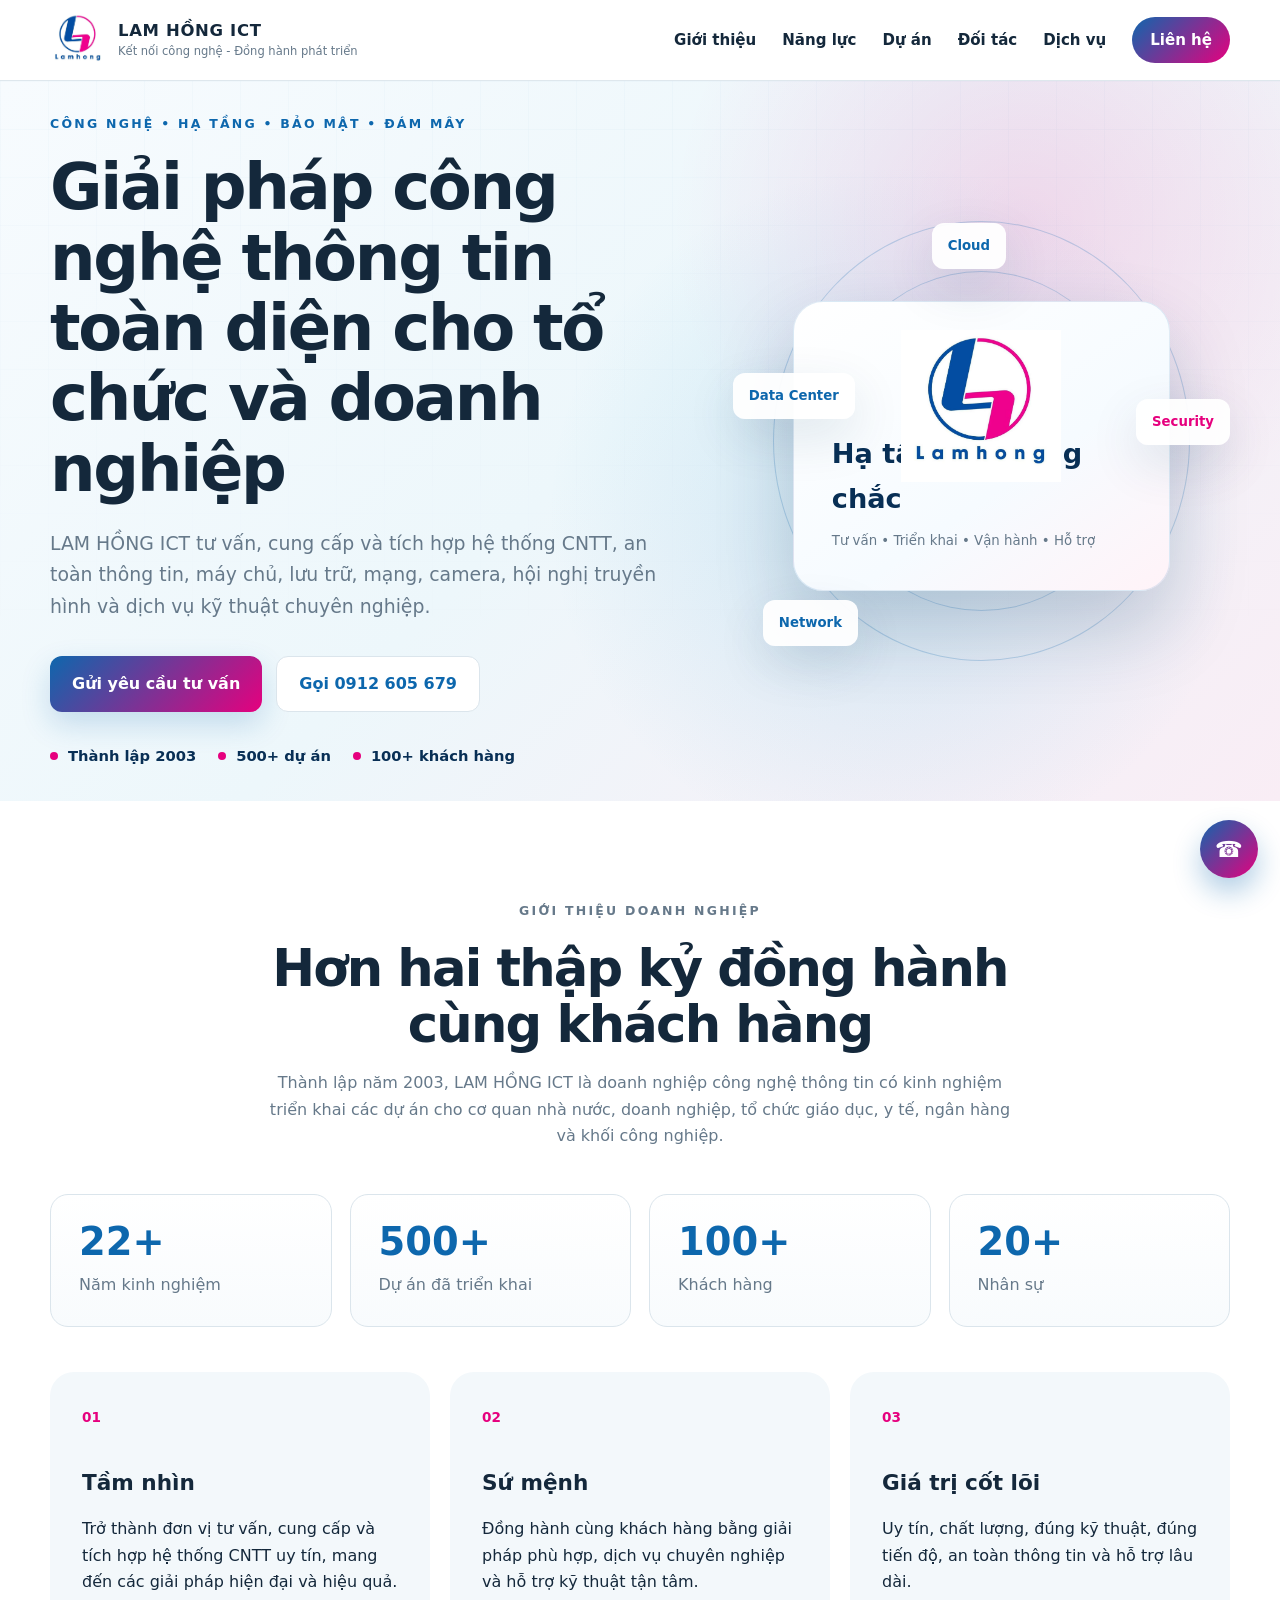
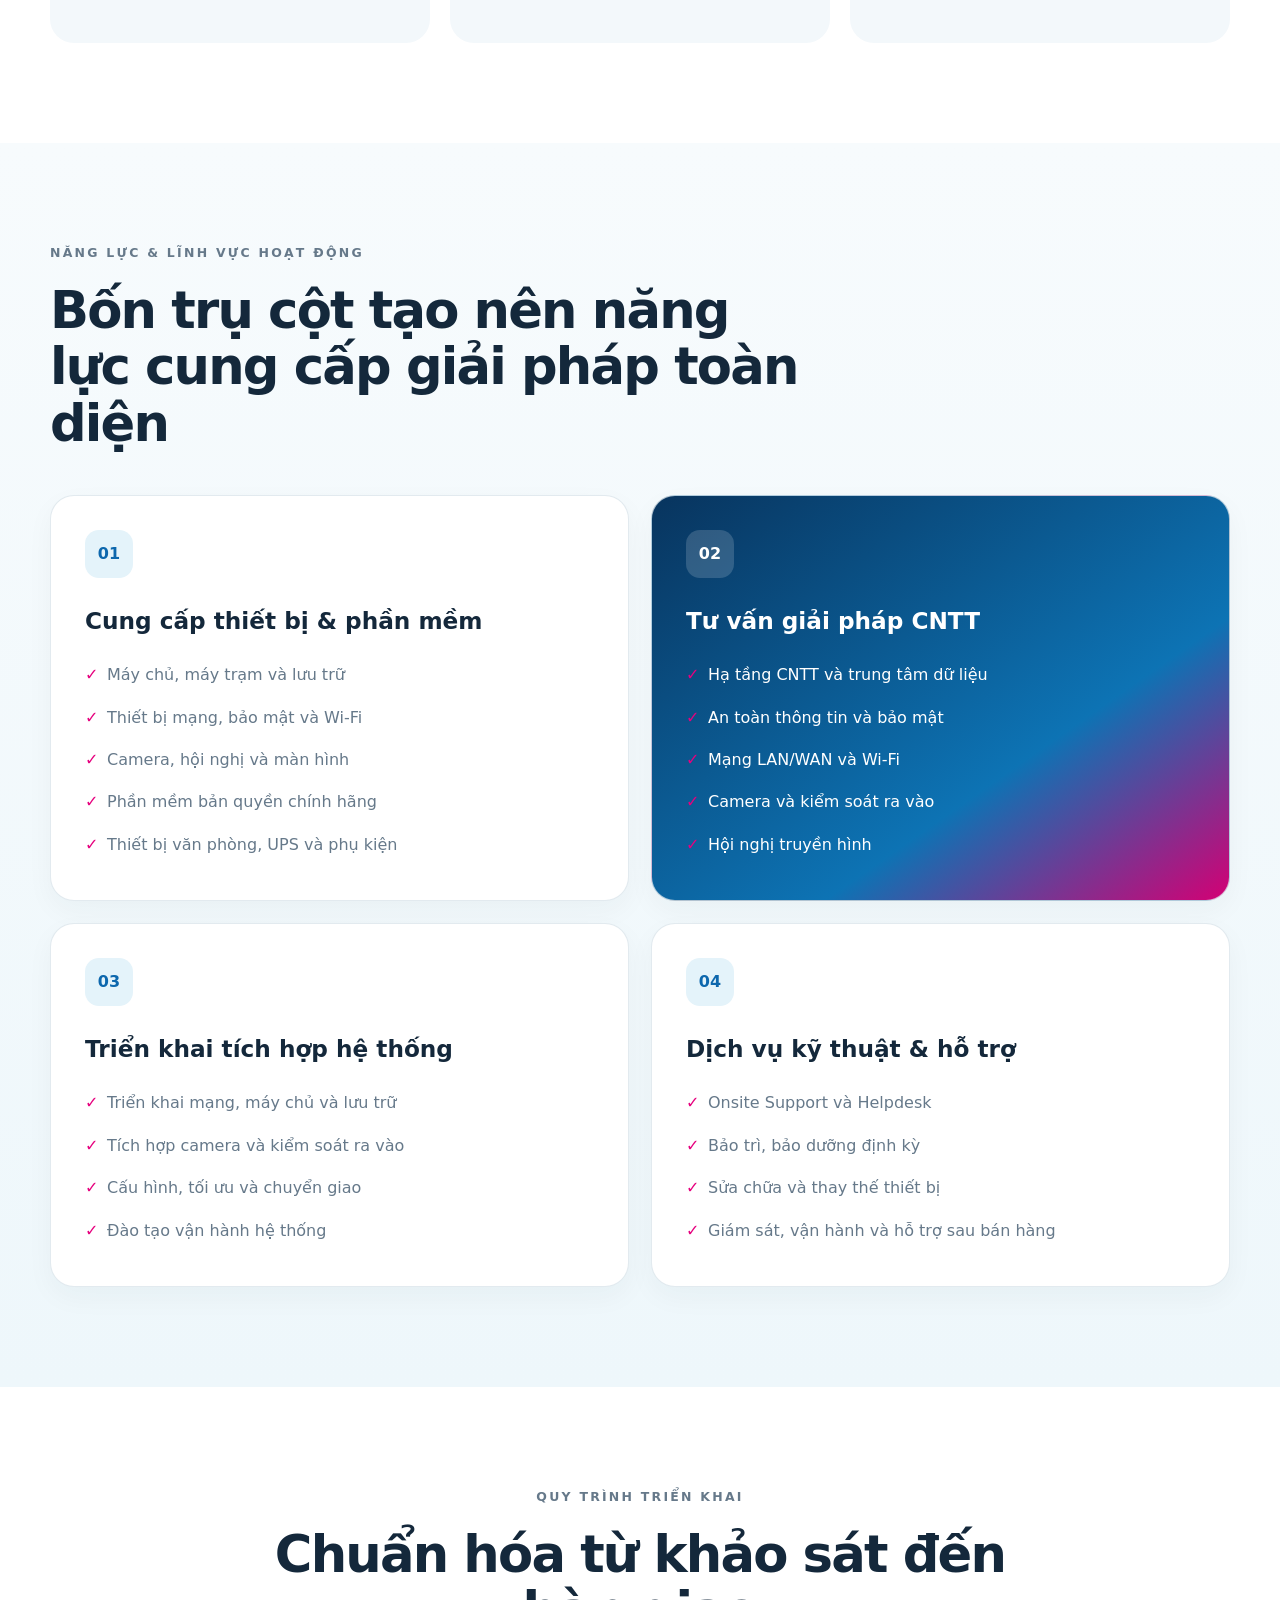
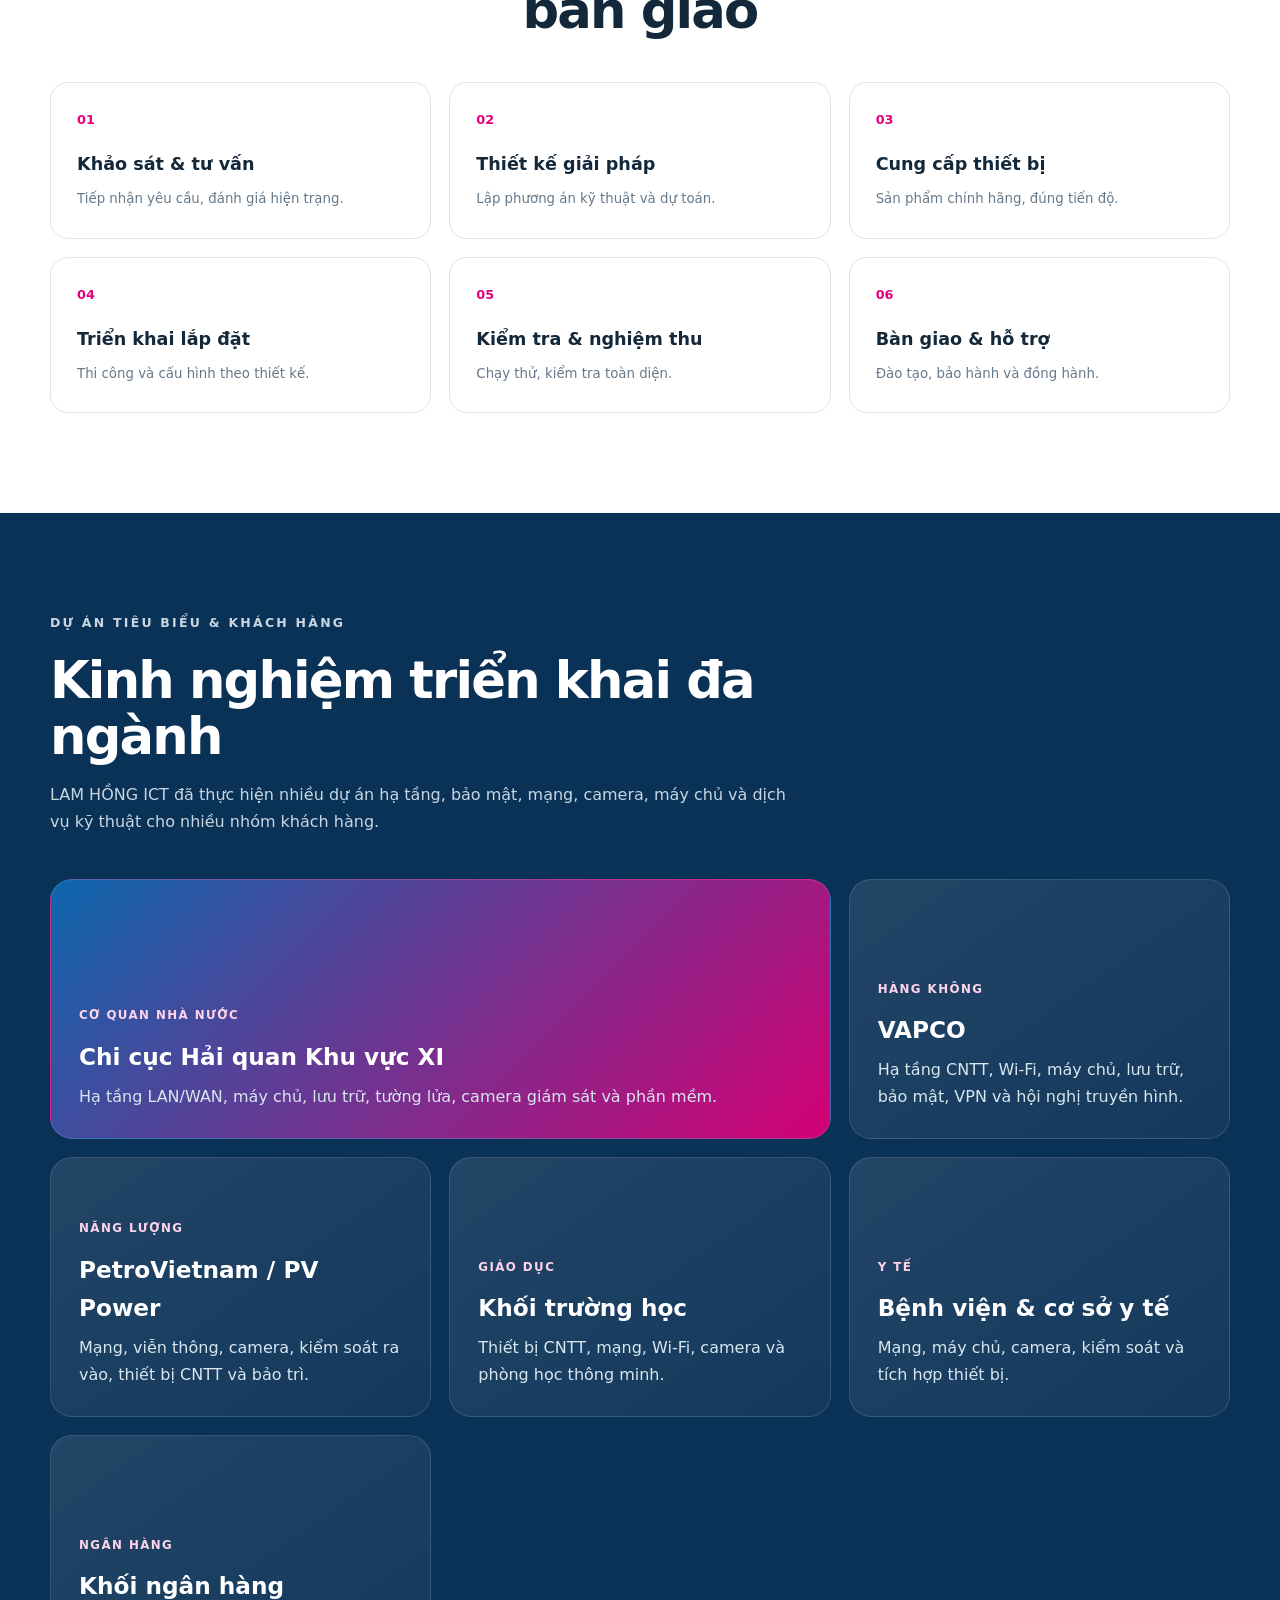
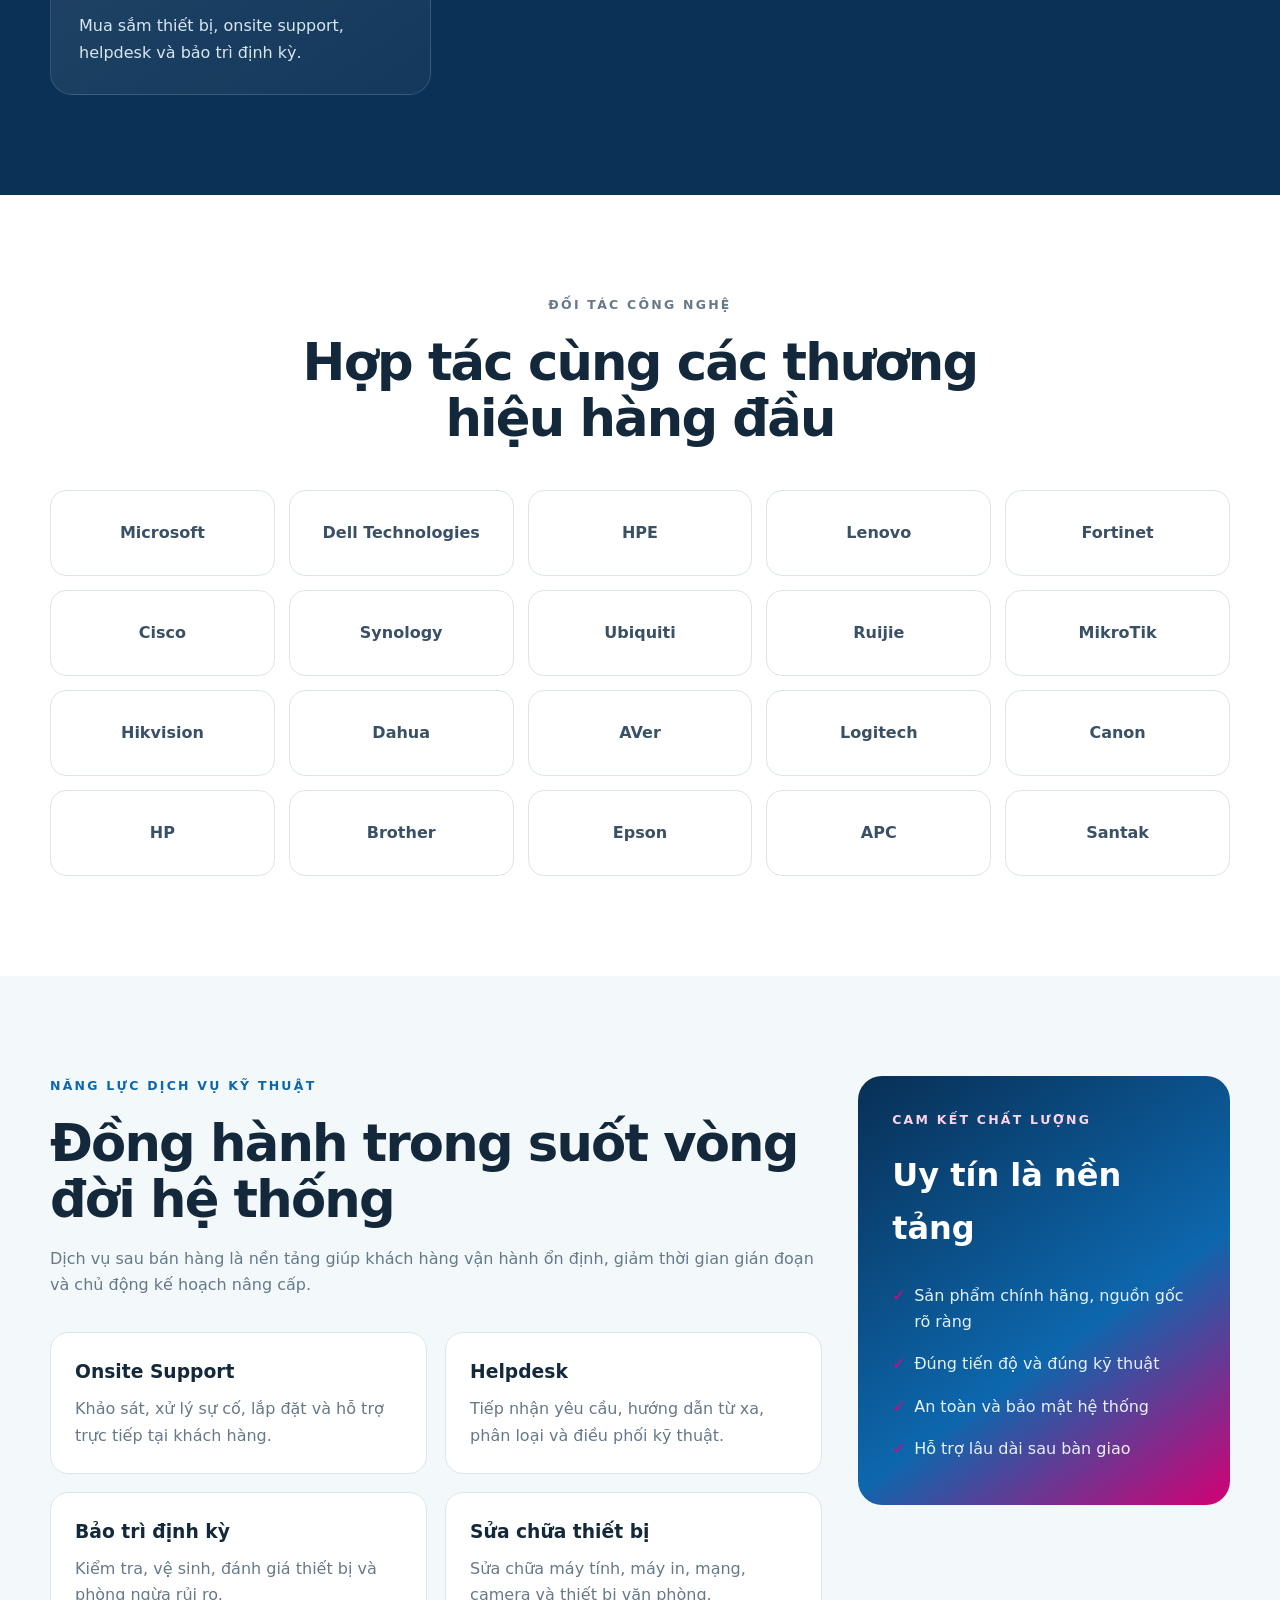
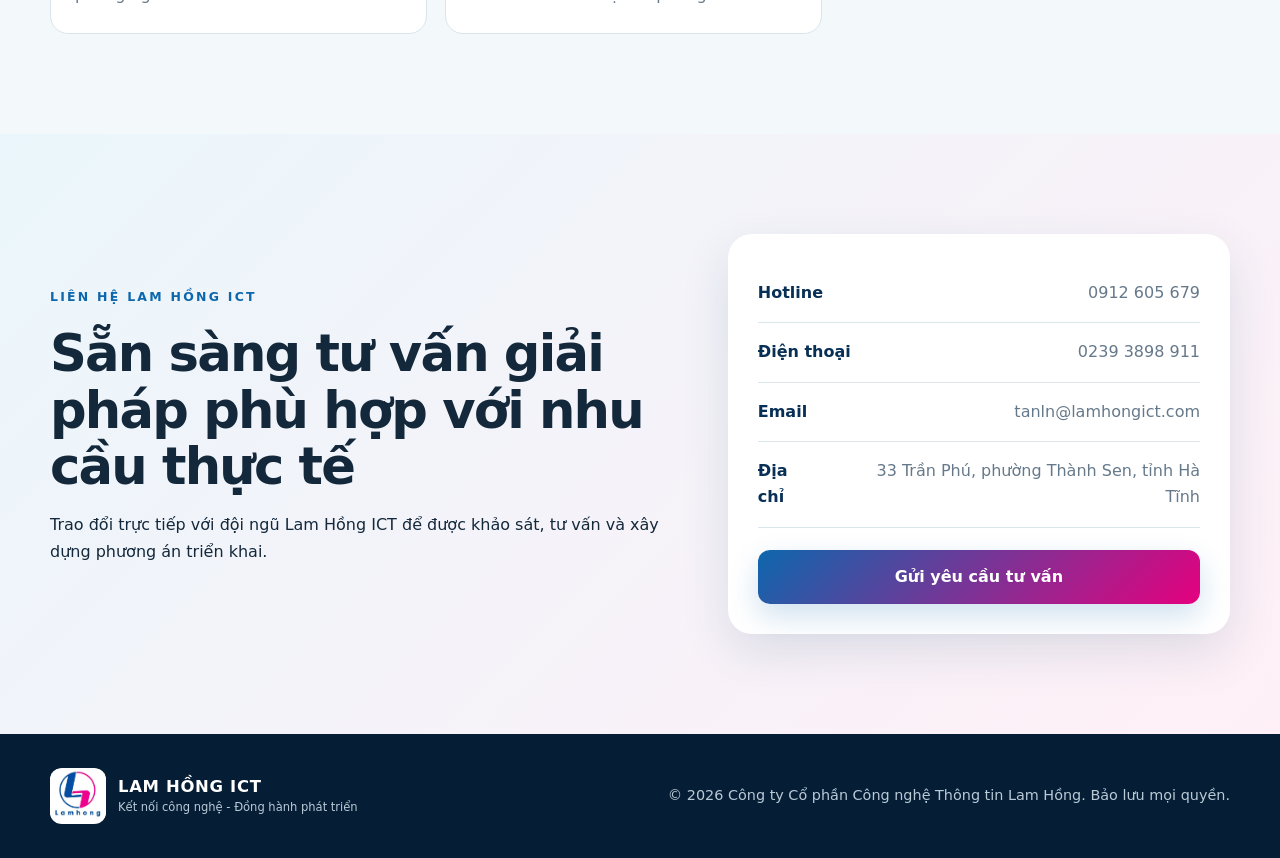
==== index.html @ b2e1f39d "Add files via upload" ====
<!DOCTYPE html>
<html lang="vi">
<head>
  <meta charset="UTF-8" />
  <meta name="viewport" content="width=device-width, initial-scale=1.0" />
  <meta name="description" content="LAM HỒNG ICT - Tư vấn, cung cấp và tích hợp hệ thống công nghệ thông tin, an toàn thông tin, mạng, máy chủ, lưu trữ, camera và dịch vụ kỹ thuật." />
  <meta name="theme-color" content="#0b4f8a" />
  <title>LAM HỒNG ICT | Kết nối công nghệ - Đồng hành phát triển</title>
  <link rel="icon" href="logo.jpg" />
  <link rel="stylesheet" href="styles.css" />
</head>
<body>
  <header class="site-header" id="top">
    <div class="container nav-wrap">
      <a class="brand" href="#top" aria-label="LAM HỒNG ICT">
        <img src="logo.jpg" alt="Logo LAM HỒNG ICT" class="brand-logo" />
        <span class="brand-text">
          <strong>LAM HỒNG ICT</strong>
          <small>Kết nối công nghệ - Đồng hành phát triển</small>
        </span>
      </a>

      <button class="nav-toggle" aria-label="Mở menu" aria-expanded="false">
        <span></span><span></span><span></span>
      </button>

      <nav class="main-nav" aria-label="Điều hướng chính">
        <a href="#gioi-thieu">Giới thiệu</a>
        <a href="#nang-luc">Năng lực</a>
        <a href="#du-an">Dự án</a>
        <a href="#doi-tac">Đối tác</a>
        <a href="#dich-vu">Dịch vụ</a>
        <a href="#lien-he" class="nav-cta">Liên hệ</a>
      </nav>
    </div>
  </header>

  <main>
    <section class="hero">
      <div class="hero-grid"></div>
      <div class="container hero-content">
        <div class="hero-copy">
          <p class="eyebrow">CÔNG NGHỆ • HẠ TẦNG • BẢO MẬT • ĐÁM MÂY</p>
          <h1>Giải pháp công nghệ thông tin toàn diện cho tổ chức và doanh nghiệp</h1>
          <p class="hero-lead">
            LAM HỒNG ICT tư vấn, cung cấp và tích hợp hệ thống CNTT, an toàn thông tin,
            máy chủ, lưu trữ, mạng, camera, hội nghị truyền hình và dịch vụ kỹ thuật chuyên nghiệp.
          </p>
          <div class="hero-actions">
            <a class="btn btn-primary" href="#lien-he">Gửi yêu cầu tư vấn</a>
            <a class="btn btn-secondary" href="tel:+84912605679">Gọi 0912 605 679</a>
          </div>
          <div class="hero-trust">
            <span>Thành lập 2003</span>
            <span>500+ dự án</span>
            <span>100+ khách hàng</span>
          </div>
        </div>

        <div class="hero-visual" aria-hidden="true">
          <div class="tech-orbit orbit-1"></div>
          <div class="tech-orbit orbit-2"></div>
          <div class="core-card">
            <img src="logo.jpg" alt="" class="hero-logo" />
            <strong>Hạ tầng số vững chắc</strong>
            <small>Tư vấn • Triển khai • Vận hành • Hỗ trợ</small>
          </div>
          <div class="float-card f1">Cloud</div>
          <div class="float-card f2">Security</div>
          <div class="float-card f3">Network</div>
          <div class="float-card f4">Data Center</div>
        </div>
      </div>
    </section>

    <section class="section stats-section" id="gioi-thieu">
      <div class="container">
        <div class="section-heading centered">
          <p class="eyebrow">GIỚI THIỆU DOANH NGHIỆP</p>
          <h2>Hơn hai thập kỷ đồng hành cùng khách hàng</h2>
          <p>
            Thành lập năm 2003, LAM HỒNG ICT là doanh nghiệp công nghệ thông tin có kinh nghiệm
            triển khai các dự án cho cơ quan nhà nước, doanh nghiệp, tổ chức giáo dục, y tế,
            ngân hàng và khối công nghiệp.
          </p>
        </div>

        <div class="stats-grid">
          <article><strong>22+</strong><span>Năm kinh nghiệm</span></article>
          <article><strong>500+</strong><span>Dự án đã triển khai</span></article>
          <article><strong>100+</strong><span>Khách hàng</span></article>
          <article><strong>20+</strong><span>Nhân sự</span></article>
        </div>

        <div class="about-grid">
          <article class="about-card">
            <span class="card-number">01</span>
            <h3>Tầm nhìn</h3>
            <p>Trở thành đơn vị tư vấn, cung cấp và tích hợp hệ thống CNTT uy tín, mang đến các giải pháp hiện đại và hiệu quả.</p>
          </article>
          <article class="about-card">
            <span class="card-number">02</span>
            <h3>Sứ mệnh</h3>
            <p>Đồng hành cùng khách hàng bằng giải pháp phù hợp, dịch vụ chuyên nghiệp và hỗ trợ kỹ thuật tận tâm.</p>
          </article>
          <article class="about-card">
            <span class="card-number">03</span>
            <h3>Giá trị cốt lõi</h3>
            <p>Uy tín, chất lượng, đúng kỹ thuật, đúng tiến độ, an toàn thông tin và hỗ trợ lâu dài.</p>
          </article>
        </div>
      </div>
    </section>

    <section class="section capabilities" id="nang-luc">
      <div class="container">
        <div class="section-heading">
          <p class="eyebrow">NĂNG LỰC & LĨNH VỰC HOẠT ĐỘNG</p>
          <h2>Bốn trụ cột tạo nên năng lực cung cấp giải pháp toàn diện</h2>
        </div>

        <div class="capability-grid">
          <article class="capability-card">
            <div class="icon-badge">01</div>
            <h3>Cung cấp thiết bị & phần mềm</h3>
            <ul>
              <li>Máy chủ, máy trạm và lưu trữ</li>
              <li>Thiết bị mạng, bảo mật và Wi-Fi</li>
              <li>Camera, hội nghị và màn hình</li>
              <li>Phần mềm bản quyền chính hãng</li>
              <li>Thiết bị văn phòng, UPS và phụ kiện</li>
            </ul>
          </article>

          <article class="capability-card featured">
            <div class="icon-badge">02</div>
            <h3>Tư vấn giải pháp CNTT</h3>
            <ul>
              <li>Hạ tầng CNTT và trung tâm dữ liệu</li>
              <li>An toàn thông tin và bảo mật</li>
              <li>Mạng LAN/WAN và Wi-Fi</li>
              <li>Camera và kiểm soát ra vào</li>
              <li>Hội nghị truyền hình</li>
            </ul>
          </article>

          <article class="capability-card">
            <div class="icon-badge">03</div>
            <h3>Triển khai tích hợp hệ thống</h3>
            <ul>
              <li>Triển khai mạng, máy chủ và lưu trữ</li>
              <li>Tích hợp camera và kiểm soát ra vào</li>
              <li>Cấu hình, tối ưu và chuyển giao</li>
              <li>Đào tạo vận hành hệ thống</li>
            </ul>
          </article>

          <article class="capability-card">
            <div class="icon-badge">04</div>
            <h3>Dịch vụ kỹ thuật & hỗ trợ</h3>
            <ul>
              <li>Onsite Support và Helpdesk</li>
              <li>Bảo trì, bảo dưỡng định kỳ</li>
              <li>Sửa chữa và thay thế thiết bị</li>
              <li>Giám sát, vận hành và hỗ trợ sau bán hàng</li>
            </ul>
          </article>
        </div>
      </div>
    </section>

    <section class="section process-section">
      <div class="container">
        <div class="section-heading centered">
          <p class="eyebrow">QUY TRÌNH TRIỂN KHAI</p>
          <h2>Chuẩn hóa từ khảo sát đến bàn giao</h2>
        </div>
        <div class="process-grid">
          <div><span>01</span><strong>Khảo sát & tư vấn</strong><small>Tiếp nhận yêu cầu, đánh giá hiện trạng.</small></div>
          <div><span>02</span><strong>Thiết kế giải pháp</strong><small>Lập phương án kỹ thuật và dự toán.</small></div>
          <div><span>03</span><strong>Cung cấp thiết bị</strong><small>Sản phẩm chính hãng, đúng tiến độ.</small></div>
          <div><span>04</span><strong>Triển khai lắp đặt</strong><small>Thi công và cấu hình theo thiết kế.</small></div>
          <div><span>05</span><strong>Kiểm tra & nghiệm thu</strong><small>Chạy thử, kiểm tra toàn diện.</small></div>
          <div><span>06</span><strong>Bàn giao & hỗ trợ</strong><small>Đào tạo, bảo hành và đồng hành.</small></div>
        </div>
      </div>
    </section>

    <section class="section projects-section" id="du-an">
      <div class="container">
        <div class="section-heading">
          <p class="eyebrow">DỰ ÁN TIÊU BIỂU & KHÁCH HÀNG</p>
          <h2>Kinh nghiệm triển khai đa ngành</h2>
          <p>LAM HỒNG ICT đã thực hiện nhiều dự án hạ tầng, bảo mật, mạng, camera, máy chủ và dịch vụ kỹ thuật cho nhiều nhóm khách hàng.</p>
        </div>

        <div class="project-grid">
          <article class="project-card large">
            <span class="project-tag">Cơ quan nhà nước</span>
            <h3>Chi cục Hải quan Khu vực XI</h3>
            <p>Hạ tầng LAN/WAN, máy chủ, lưu trữ, tường lửa, camera giám sát và phần mềm.</p>
          </article>
          <article class="project-card">
            <span class="project-tag">Hàng không</span>
            <h3>VAPCO</h3>
            <p>Hạ tầng CNTT, Wi-Fi, máy chủ, lưu trữ, bảo mật, VPN và hội nghị truyền hình.</p>
          </article>
          <article class="project-card">
            <span class="project-tag">Năng lượng</span>
            <h3>PetroVietnam / PV Power</h3>
            <p>Mạng, viễn thông, camera, kiểm soát ra vào, thiết bị CNTT và bảo trì.</p>
          </article>
          <article class="project-card">
            <span class="project-tag">Giáo dục</span>
            <h3>Khối trường học</h3>
            <p>Thiết bị CNTT, mạng, Wi-Fi, camera và phòng học thông minh.</p>
          </article>
          <article class="project-card">
            <span class="project-tag">Y tế</span>
            <h3>Bệnh viện & cơ sở y tế</h3>
            <p>Mạng, máy chủ, camera, kiểm soát và tích hợp thiết bị.</p>
          </article>
          <article class="project-card">
            <span class="project-tag">Ngân hàng</span>
            <h3>Khối ngân hàng</h3>
            <p>Mua sắm thiết bị, onsite support, helpdesk và bảo trì định kỳ.</p>
          </article>
        </div>
      </div>
    </section>

    <section class="section partners-section" id="doi-tac">
      <div class="container">
        <div class="section-heading centered">
          <p class="eyebrow">ĐỐI TÁC CÔNG NGHỆ</p>
          <h2>Hợp tác cùng các thương hiệu hàng đầu</h2>
        </div>
        <div class="logo-cloud">
          <span>Microsoft</span><span>Dell Technologies</span><span>HPE</span><span>Lenovo</span>
          <span>Fortinet</span><span>Cisco</span><span>Synology</span><span>Ubiquiti</span>
          <span>Ruijie</span><span>MikroTik</span><span>Hikvision</span><span>Dahua</span>
          <span>AVer</span><span>Logitech</span><span>Canon</span><span>HP</span>
          <span>Brother</span><span>Epson</span><span>APC</span><span>Santak</span>
        </div>
      </div>
    </section>

    <section class="section services-section" id="dich-vu">
      <div class="container services-layout">
        <div>
          <p class="eyebrow">NĂNG LỰC DỊCH VỤ KỸ THUẬT</p>
          <h2>Đồng hành trong suốt vòng đời hệ thống</h2>
          <p class="section-intro">
            Dịch vụ sau bán hàng là nền tảng giúp khách hàng vận hành ổn định,
            giảm thời gian gián đoạn và chủ động kế hoạch nâng cấp.
          </p>
          <div class="service-points">
            <article><h3>Onsite Support</h3><p>Khảo sát, xử lý sự cố, lắp đặt và hỗ trợ trực tiếp tại khách hàng.</p></article>
            <article><h3>Helpdesk</h3><p>Tiếp nhận yêu cầu, hướng dẫn từ xa, phân loại và điều phối kỹ thuật.</p></article>
            <article><h3>Bảo trì định kỳ</h3><p>Kiểm tra, vệ sinh, đánh giá thiết bị và phòng ngừa rủi ro.</p></article>
            <article><h3>Sửa chữa thiết bị</h3><p>Sửa chữa máy tính, máy in, mạng, camera và thiết bị văn phòng.</p></article>
          </div>
        </div>

        <aside class="commitment-card">
          <p class="eyebrow">CAM KẾT CHẤT LƯỢNG</p>
          <h3>Uy tín là nền tảng</h3>
          <ul>
            <li>Sản phẩm chính hãng, nguồn gốc rõ ràng</li>
            <li>Đúng tiến độ và đúng kỹ thuật</li>
            <li>An toàn và bảo mật hệ thống</li>
            <li>Hỗ trợ lâu dài sau bàn giao</li>
          </ul>
        </aside>
      </div>
    </section>

    <section class="section contact-section" id="lien-he">
      <div class="container contact-grid">
        <div>
          <p class="eyebrow">LIÊN HỆ LAM HỒNG ICT</p>
          <h2>Sẵn sàng tư vấn giải pháp phù hợp với nhu cầu thực tế</h2>
          <p>Trao đổi trực tiếp với đội ngũ Lam Hồng ICT để được khảo sát, tư vấn và xây dựng phương án triển khai.</p>
        </div>

        <div class="contact-card">
          <a href="tel:+84912605679"><strong>Hotline</strong><span>0912 605 679</span></a>
          <a href="tel:+842393898911"><strong>Điện thoại</strong><span>0239 3898 911</span></a>
          <a href="mailto:tanln@lamhongict.com"><strong>Email</strong><span>tanln@lamhongict.com</span></a>
          <div><strong>Địa chỉ</strong><span>33 Trần Phú, phường Thành Sen, tỉnh Hà Tĩnh</span></div>
          <a class="btn btn-primary full" href="mailto:tanln@lamhongict.com?subject=Yêu cầu tư vấn từ website">Gửi yêu cầu tư vấn</a>
        </div>
      </div>
    </section>
  </main>

  <footer class="site-footer">
    <div class="container footer-grid">
      <a class="brand footer-brand" href="#top">
        <img src="logo.jpg" alt="Logo LAM HỒNG ICT" class="brand-logo" />
        <span class="brand-text">
          <strong>LAM HỒNG ICT</strong>
          <small>Kết nối công nghệ - Đồng hành phát triển</small>
        </span>
      </a>
      <p>© 2026 Công ty Cổ phần Công nghệ Thông tin Lam Hồng. Bảo lưu mọi quyền.</p>
    </div>
  </footer>

  <a class="floating-call" href="tel:+84912605679" aria-label="Gọi hotline">☎</a>
  <script src="main.js"></script>
</body>
</html>
---- styles.css ----
/* LAM HỒNG ICT */
:root{
  --navy:#082f55;--blue:#0d67ad;--sky:#2ca5d9;--pink:#e6007e;
  --ink:#14283b;--muted:#66798a;--line:#dbe5ec;--soft:#f3f8fb;--white:#fff;
  --shadow:0 18px 50px rgba(11,63,100,.12);--radius:24px
}
*{box-sizing:border-box}
html{scroll-behavior:smooth}
body{margin:0;font-family:Inter,ui-sans-serif,system-ui,-apple-system,BlinkMacSystemFont,"Segoe UI",sans-serif;color:var(--ink);background:#fff;line-height:1.65}
a{color:inherit;text-decoration:none}.container{width:min(1180px,calc(100% - 40px));margin:auto}
.site-header{position:sticky;top:0;z-index:100;background:rgba(255,255,255,.94);backdrop-filter:blur(16px);border-bottom:1px solid rgba(219,229,236,.9)}
.nav-wrap{min-height:80px;display:flex;align-items:center;justify-content:space-between;gap:28px}
.brand{display:flex;align-items:center;gap:12px}.brand-logo{width:56px;height:56px;object-fit:contain;border-radius:12px;background:#fff}
.brand-text{display:flex;flex-direction:column;line-height:1.2}.brand-text strong{font-size:1.03rem;letter-spacing:.04em}.brand-text small{font-size:.72rem;color:var(--muted);margin-top:4px}
.main-nav{display:flex;align-items:center;gap:26px;font-size:.94rem;font-weight:650}.main-nav a{position:relative}.main-nav a:not(.nav-cta)::after{content:"";position:absolute;left:0;right:100%;bottom:-8px;height:2px;background:linear-gradient(90deg,var(--blue),var(--pink));transition:.25s}.main-nav a:hover::after{right:0}
.nav-cta{padding:11px 18px;border-radius:999px;background:linear-gradient(135deg,var(--blue),var(--pink));color:#fff}.nav-toggle{display:none;background:none;border:0;padding:8px}.nav-toggle span{display:block;width:24px;height:2px;background:var(--ink);margin:5px}
.hero{position:relative;overflow:hidden;background:radial-gradient(circle at 80% 20%,rgba(230,0,126,.12),transparent 30%),radial-gradient(circle at 70% 60%,rgba(44,165,217,.18),transparent 35%),linear-gradient(135deg,#f7fbfe 0%,#edf7fb 48%,#f9edf5 100%)}
.hero-grid{position:absolute;inset:0;opacity:.28;background-image:linear-gradient(rgba(13,103,173,.08) 1px,transparent 1px),linear-gradient(90deg,rgba(13,103,173,.08) 1px,transparent 1px);background-size:48px 48px;mask-image:linear-gradient(to bottom,black,transparent 90%)}
.hero-content{position:relative;min-height:720px;display:grid;grid-template-columns:1.12fr .88fr;align-items:center;gap:50px}.eyebrow{font-size:.78rem;font-weight:800;letter-spacing:.18em;color:var(--blue);margin:0 0 18px}
.hero h1,.section h2{line-height:1.1;letter-spacing:-.035em}.hero h1{font-size:clamp(2.7rem,5vw,5.3rem);max-width:850px;margin:0 0 24px}.hero-lead{font-size:1.18rem;color:var(--muted);max-width:720px}
.hero-actions{display:flex;gap:14px;flex-wrap:wrap;margin-top:34px}.btn{display:inline-flex;align-items:center;justify-content:center;padding:14px 22px;border-radius:12px;font-weight:750;transition:.25s}.btn-primary{background:linear-gradient(135deg,var(--blue),var(--pink));color:#fff;box-shadow:0 12px 30px rgba(13,103,173,.2)}.btn-primary:hover{transform:translateY(-2px)}.btn-secondary{background:#fff;border:1px solid var(--line);color:var(--blue)}
.hero-trust{display:flex;gap:22px;flex-wrap:wrap;margin-top:32px;color:var(--navy);font-weight:700;font-size:.92rem}.hero-trust span{padding-left:18px;position:relative}.hero-trust span::before{content:"";width:8px;height:8px;border-radius:50%;background:var(--pink);position:absolute;left:0;top:.55em}
.hero-visual{position:relative;min-height:520px}.core-card{position:absolute;inset:120px 60px 110px 60px;border-radius:30px;background:linear-gradient(145deg,#fff,#f6fbff 60%,#fff3f8);padding:38px;display:flex;flex-direction:column;justify-content:flex-end;box-shadow:0 36px 80px rgba(8,47,85,.2);overflow:hidden;border:1px solid rgba(13,103,173,.12)}
.hero-logo{position:absolute;top:24px;left:50%;transform:translateX(-50%);width:160px;height:160px;object-fit:contain}.core-card strong{font-size:1.7rem;color:var(--navy)}.core-card small{color:var(--muted);margin-top:8px}
.tech-orbit{position:absolute;border:1px solid rgba(13,103,173,.22);border-radius:50%}.orbit-1{inset:40px}.orbit-2{inset:90px}.float-card{position:absolute;padding:12px 16px;border-radius:12px;background:rgba(255,255,255,.94);box-shadow:var(--shadow);font-weight:800;color:var(--blue);font-size:.83rem}.f1{top:42px;left:40%}.f2{top:42%;right:0;color:var(--pink)}.f3{bottom:55px;left:30px}.f4{top:37%;left:0}
.section{padding:100px 0}.section-heading{max-width:760px;margin-bottom:44px}.section-heading.centered{text-align:center;margin-left:auto;margin-right:auto}.section-heading h2,.contact-section h2{font-size:clamp(2rem,4vw,3.6rem);margin:0 0 18px}.section-heading p,.section-intro{color:var(--muted)}
.stats-grid{display:grid;grid-template-columns:repeat(4,1fr);gap:18px;margin:45px 0}.stats-grid article{padding:28px;border:1px solid var(--line);border-radius:18px;background:linear-gradient(180deg,#fff,#f8fbfd)}.stats-grid strong{display:block;font-size:2.4rem;color:var(--blue);line-height:1}.stats-grid span{display:block;margin-top:10px;color:var(--muted)}
.about-grid{display:grid;grid-template-columns:repeat(3,1fr);gap:20px}.about-card{padding:32px;border-radius:var(--radius);background:var(--soft);position:relative}.card-number{font-weight:900;color:var(--pink);font-size:.85rem}.about-card h3{font-size:1.35rem;margin:34px 0 10px}
.capabilities{background:linear-gradient(180deg,#f7fbfd,#eef7fb)}.capability-grid{display:grid;grid-template-columns:repeat(2,1fr);gap:22px}.capability-card{padding:34px;border-radius:var(--radius);background:#fff;border:1px solid rgba(219,229,236,.8);box-shadow:0 10px 28px rgba(20,40,59,.04)}.capability-card.featured{background:linear-gradient(145deg,#08345e,#0d73b4 65%,#d40074);color:#fff}.capability-card.featured li,.capability-card.featured h3{color:#fff}.icon-badge{width:48px;height:48px;border-radius:14px;background:#e4f3fa;color:var(--blue);display:grid;place-items:center;font-weight:900}.featured .icon-badge{background:rgba(255,255,255,.16);color:#fff}.capability-card h3{font-size:1.45rem;margin:24px 0 14px}.capability-card ul,.commitment-card ul{list-style:none;padding:0;margin:0}.capability-card li,.commitment-card li{position:relative;padding:8px 0 8px 22px;color:var(--muted)}.capability-card li::before,.commitment-card li::before{content:"✓";position:absolute;left:0;color:var(--pink);font-weight:900}
.process-grid{display:grid;grid-template-columns:repeat(3,1fr);gap:18px}.process-grid div{padding:26px;border-radius:18px;border:1px solid var(--line)}.process-grid span{display:block;font-size:.8rem;font-weight:900;color:var(--pink)}.process-grid strong{display:block;margin:20px 0 6px;font-size:1.1rem}.process-grid small{color:var(--muted)}
.projects-section{background:#0a3156;color:#fff}.projects-section .eyebrow{color:#ff9bd1}.projects-section .section-heading p{color:#c8d6e2}.project-grid{display:grid;grid-template-columns:repeat(3,1fr);gap:18px}.project-card{min-height:260px;border-radius:22px;padding:28px;background:linear-gradient(145deg,rgba(255,255,255,.1),rgba(255,255,255,.04));border:1px solid rgba(255,255,255,.13);display:flex;flex-direction:column;justify-content:flex-end}.project-card.large{grid-column:span 2;background:linear-gradient(135deg,#0d67ad,#d40074)}.project-tag{font-size:.74rem;letter-spacing:.12em;text-transform:uppercase;color:#ffd3ea;font-weight:800}.project-card h3{font-size:1.45rem;margin:12px 0 8px}.project-card p{margin:0;color:#d8e6ef}
.logo-cloud{display:grid;grid-template-columns:repeat(5,1fr);gap:14px}.logo-cloud span{min-height:86px;border:1px solid var(--line);border-radius:16px;display:grid;place-items:center;text-align:center;font-weight:800;color:#395066;background:#fff}
.services-section{background:var(--soft)}.services-layout{display:grid;grid-template-columns:1.35fr .65fr;gap:36px;align-items:start}.services-layout h2{font-size:clamp(2rem,4vw,3.3rem);margin:0 0 18px}.service-points{display:grid;grid-template-columns:repeat(2,1fr);gap:18px;margin-top:34px}.service-points article{padding:24px;background:#fff;border-radius:18px;border:1px solid var(--line)}.service-points h3{margin:0 0 8px}.service-points p{color:var(--muted);margin:0}.commitment-card{padding:34px;border-radius:var(--radius);background:linear-gradient(145deg,#082f55,#0d67ad 60%,#d40074);color:#fff;position:sticky;top:110px}.commitment-card .eyebrow{color:#ffd3ea}.commitment-card h3{font-size:2rem;margin:0 0 20px}.commitment-card li{color:#e5f1f7}
.contact-section{background:linear-gradient(135deg,#eaf6fb,#fff0f7)}.contact-grid{display:grid;grid-template-columns:1fr .8fr;gap:50px;align-items:center}.contact-card{background:#fff;border-radius:24px;padding:30px;box-shadow:var(--shadow)}.contact-card>a:not(.btn),.contact-card>div{display:flex;justify-content:space-between;gap:20px;padding:16px 0;border-bottom:1px solid var(--line)}.contact-card strong{color:var(--navy)}.contact-card span{color:var(--muted);text-align:right}.full{width:100%;margin-top:22px}
.site-footer{padding:34px 0;background:#061e35;color:#fff}.footer-grid{display:flex;align-items:center;justify-content:space-between;gap:30px}.footer-brand .brand-text small{color:#b9cad7}.site-footer p{color:#b9cad7;font-size:.9rem}.floating-call{position:fixed;right:22px;bottom:22px;width:58px;height:58px;border-radius:50%;display:grid;place-items:center;background:linear-gradient(135deg,var(--blue),var(--pink));color:#fff;font-size:1.4rem;box-shadow:0 14px 28px rgba(13,103,173,.32);z-index:50}
@media(max-width:980px){.main-nav{position:absolute;top:80px;left:20px;right:20px;background:#fff;border:1px solid var(--line);border-radius:18px;padding:18px;box-shadow:var(--shadow);display:none;flex-direction:column;align-items:stretch}.main-nav.open{display:flex}.nav-toggle{display:block}.hero-content{grid-template-columns:1fr;min-height:auto;padding:90px 0}.hero-visual{min-height:420px}.stats-grid{grid-template-columns:repeat(2,1fr)}.logo-cloud{grid-template-columns:repeat(3,1fr)}.services-layout,.contact-grid{grid-template-columns:1fr}.commitment-card{position:static}}
@media(max-width:700px){.container{width:min(100% - 28px,1180px)}.brand-text small{display:none}.brand-logo{width:48px;height:48px}.hero h1{font-size:2.55rem}.hero-content{padding:72px 0 52px}.hero-visual{min-height:360px}.core-card{inset:80px 20px 70px}.hero-logo{width:130px;height:130px}.f1{left:30%}.f2{right:4px}.f3{left:5px}.section{padding:76px 0}.stats-grid,.about-grid,.capability-grid,.process-grid,.project-grid,.service-points{grid-template-columns:1fr}.project-card.large{grid-column:span 1}.logo-cloud{grid-template-columns:repeat(2,1fr)}.contact-card>a:not(.btn),.contact-card>div{flex-direction:column}.contact-card span{text-align:left}.footer-grid{flex-direction:column;align-items:flex-start}}
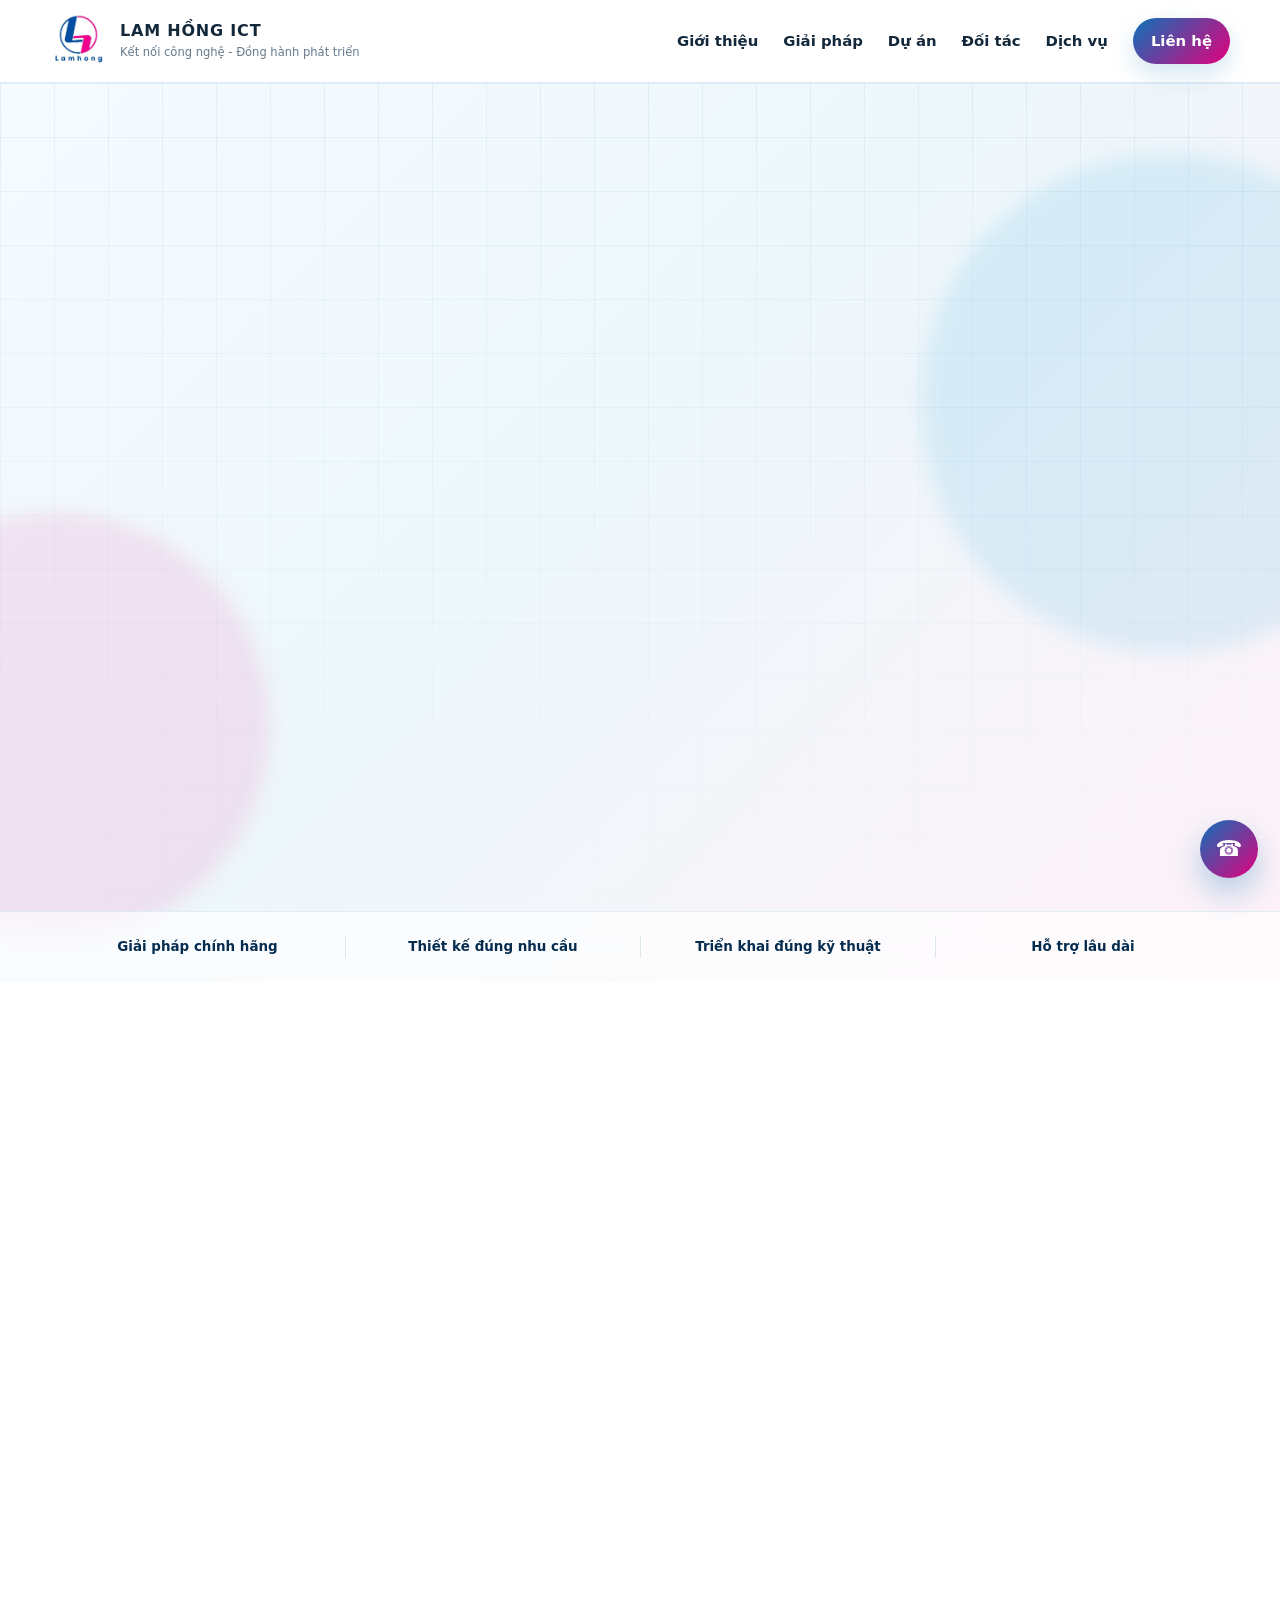
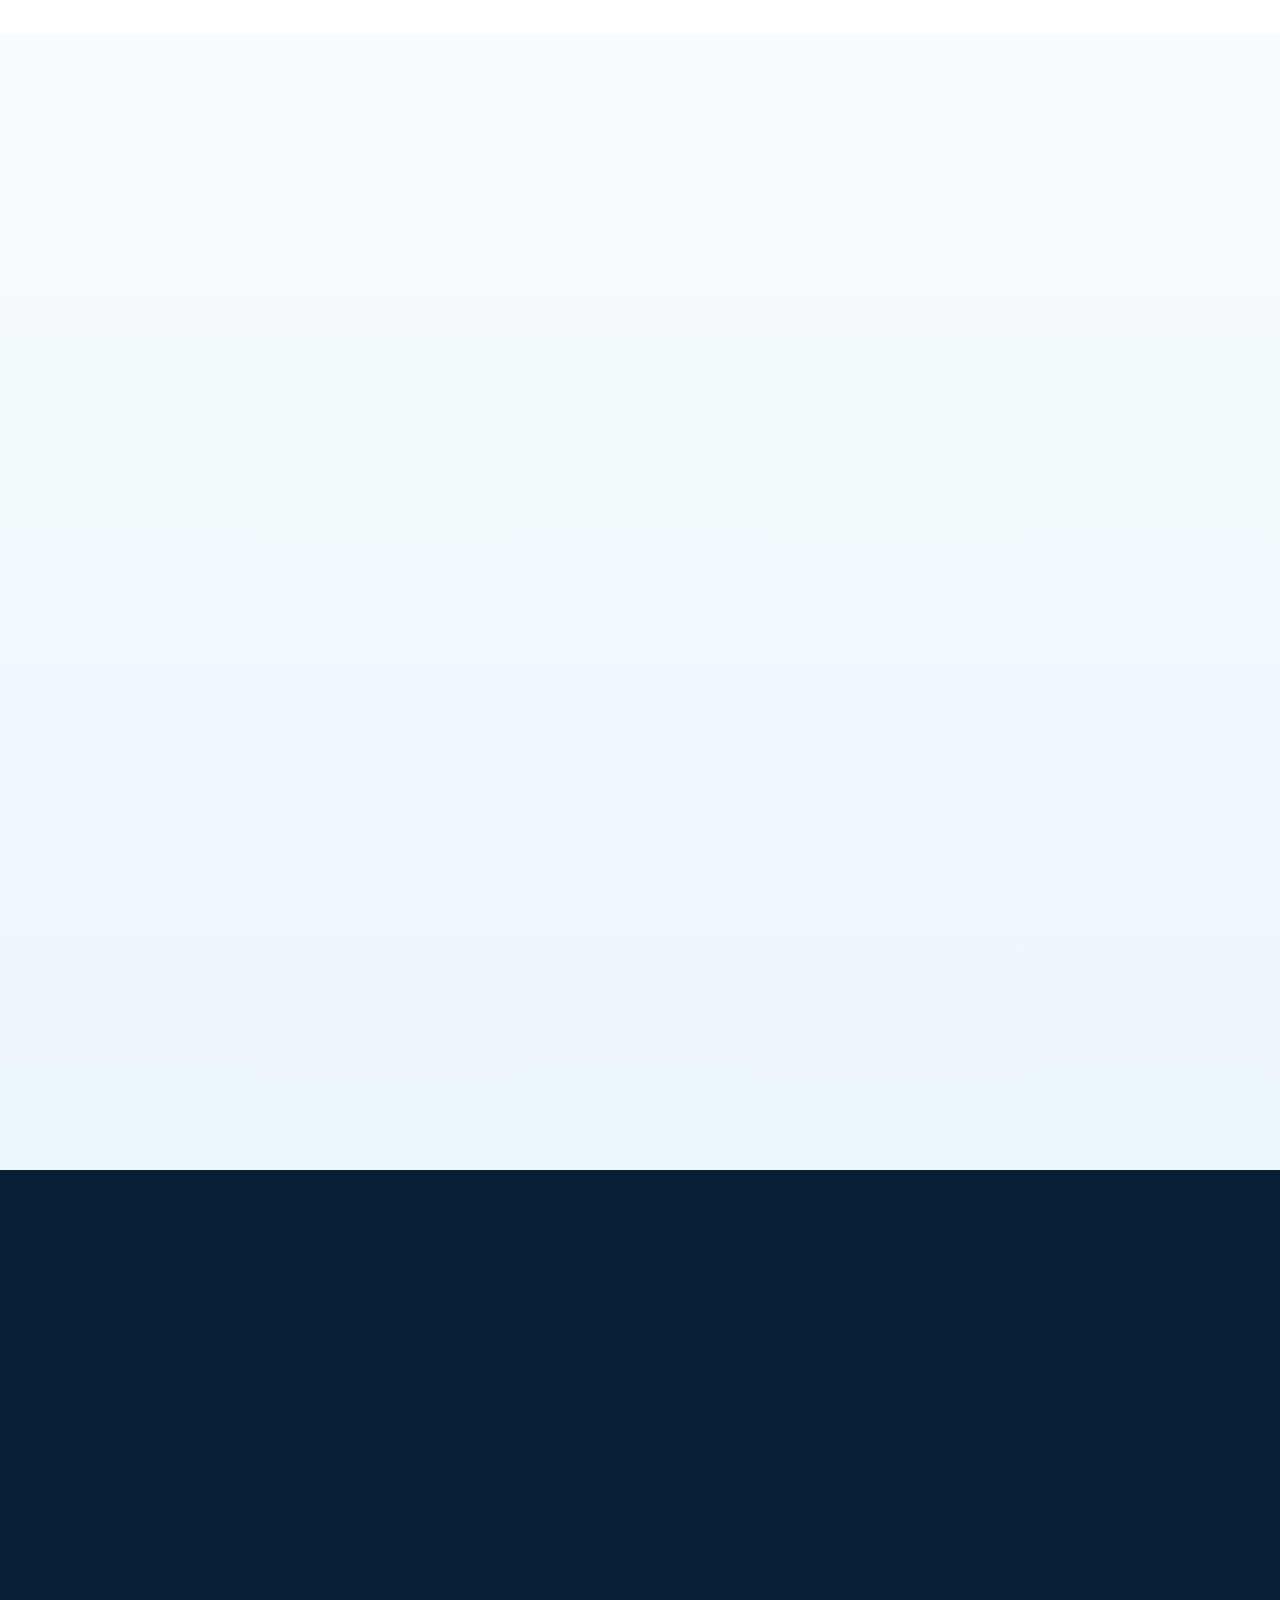
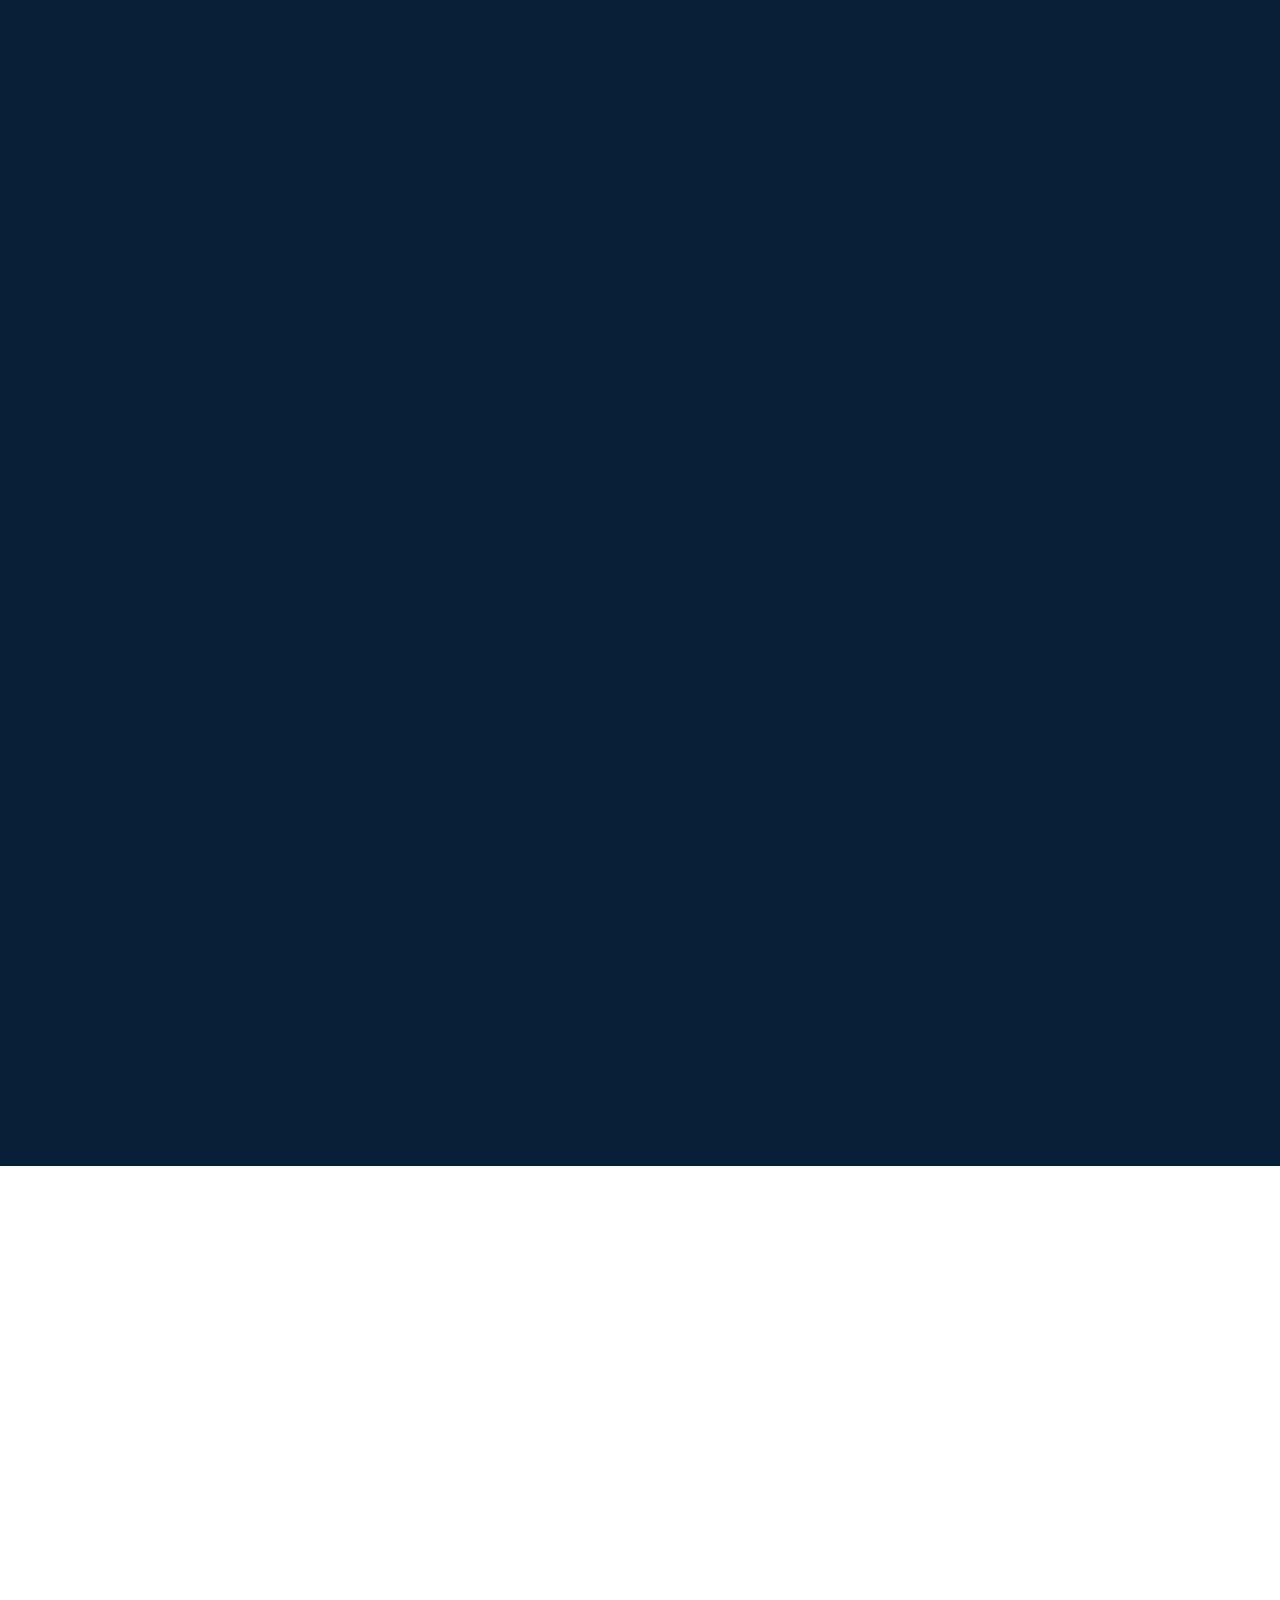
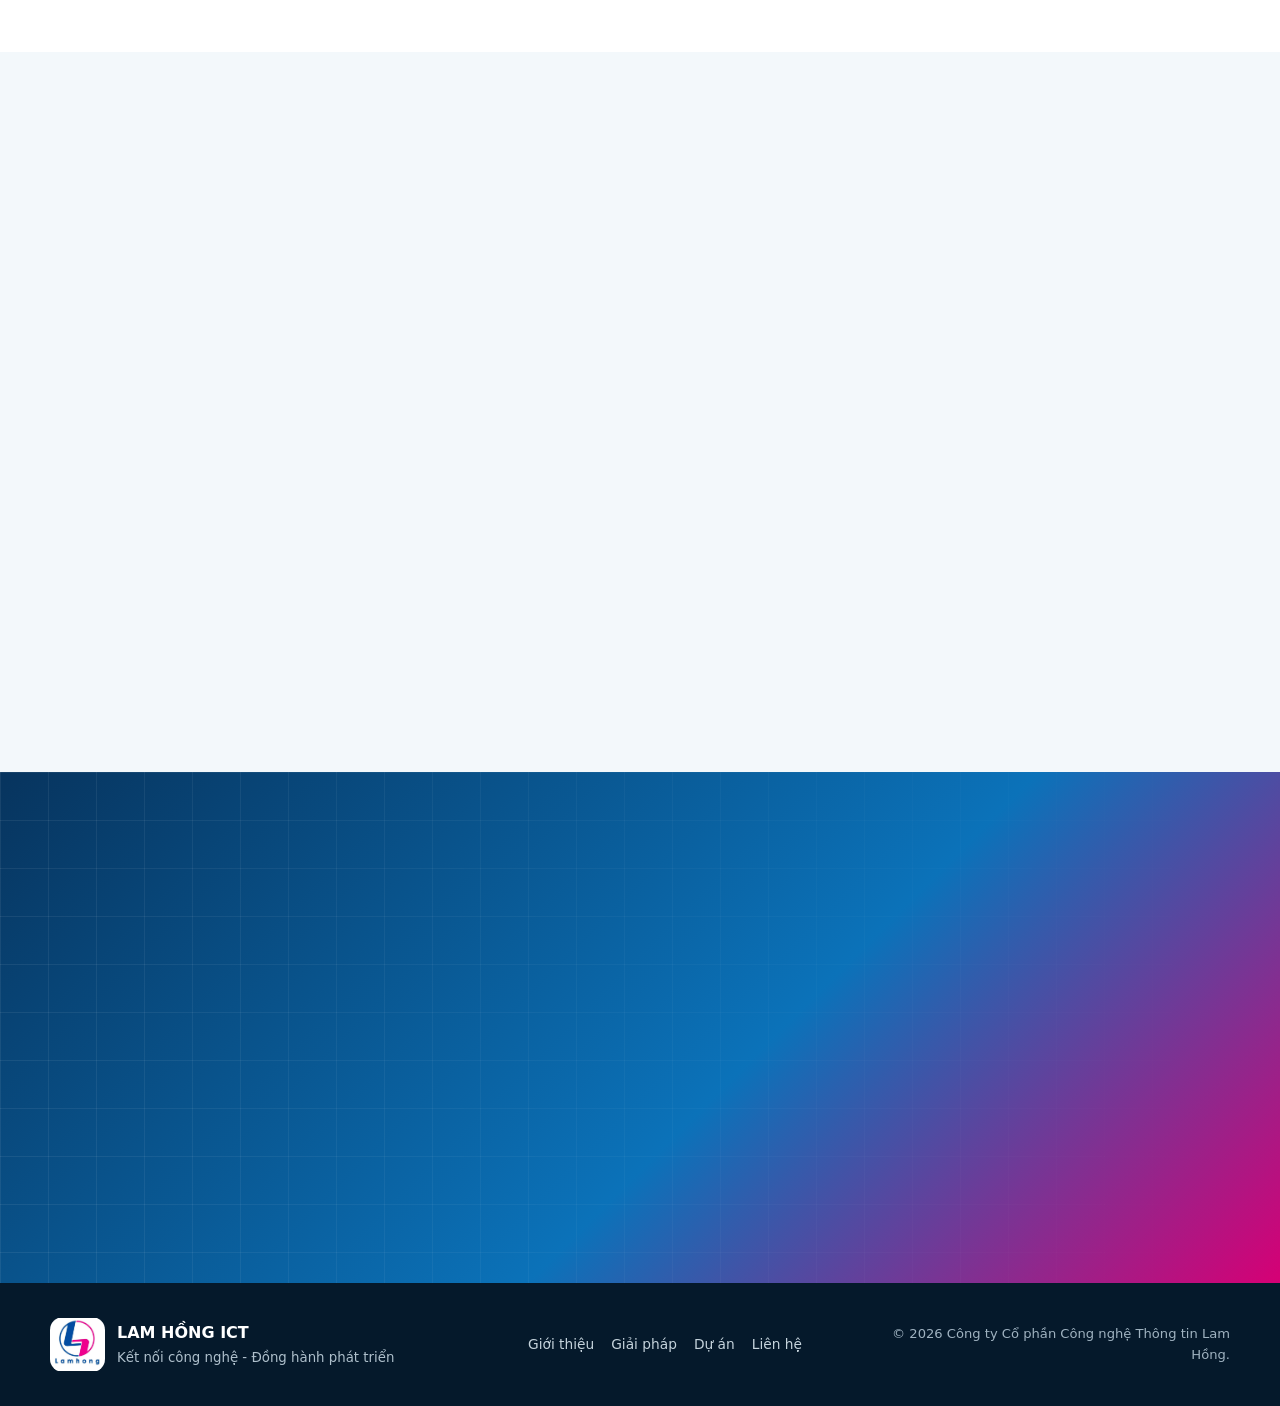
==== commit 3448a94b: "Add files via upload" ====
--- a/index.html
+++ b/index.html
@@ -3,18 +3,20 @@
 <head>
   <meta charset="UTF-8" />
   <meta name="viewport" content="width=device-width, initial-scale=1.0" />
-  <meta name="description" content="LAM HỒNG ICT - Tư vấn, cung cấp và tích hợp hệ thống công nghệ thông tin, an toàn thông tin, mạng, máy chủ, lưu trữ, camera và dịch vụ kỹ thuật." />
-  <meta name="theme-color" content="#0b4f8a" />
+  <meta name="description" content="LAM HỒNG ICT - Tư vấn, cung cấp và tích hợp hệ thống CNTT, an toàn thông tin, mạng, máy chủ, lưu trữ, camera và dịch vụ kỹ thuật." />
+  <meta name="theme-color" content="#07345e" />
   <title>LAM HỒNG ICT | Kết nối công nghệ - Đồng hành phát triển</title>
   <link rel="icon" href="logo.jpg" />
   <link rel="stylesheet" href="styles.css" />
 </head>
 <body>
+  <div class="page-progress" aria-hidden="true"></div>
+
   <header class="site-header" id="top">
     <div class="container nav-wrap">
       <a class="brand" href="#top" aria-label="LAM HỒNG ICT">
         <img src="logo.jpg" alt="Logo LAM HỒNG ICT" class="brand-logo" />
-        <span class="brand-text">
+        <span class="brand-copy">
           <strong>LAM HỒNG ICT</strong>
           <small>Kết nối công nghệ - Đồng hành phát triển</small>
         </span>
@@ -26,7 +28,7 @@
 
       <nav class="main-nav" aria-label="Điều hướng chính">
         <a href="#gioi-thieu">Giới thiệu</a>
-        <a href="#nang-luc">Năng lực</a>
+        <a href="#giai-phap">Giải pháp</a>
         <a href="#du-an">Dự án</a>
         <a href="#doi-tac">Đối tác</a>
         <a href="#dich-vu">Dịch vụ</a>
@@ -37,193 +39,238 @@
 
   <main>
     <section class="hero">
-      <div class="hero-grid"></div>
-      <div class="container hero-content">
-        <div class="hero-copy">
+      <div class="hero-mesh"></div>
+      <div class="hero-glow glow-a"></div>
+      <div class="hero-glow glow-b"></div>
+
+      <div class="container hero-layout">
+        <div class="hero-copy reveal">
+          <div class="status-pill"><span></span> Đồng hành cùng khách hàng từ năm 2003</div>
           <p class="eyebrow">CÔNG NGHỆ • HẠ TẦNG • BẢO MẬT • ĐÁM MÂY</p>
-          <h1>Giải pháp công nghệ thông tin toàn diện cho tổ chức và doanh nghiệp</h1>
+          <h1>
+            Kiến tạo nền tảng số
+            <span>an toàn, ổn định và hiệu quả</span>
+          </h1>
           <p class="hero-lead">
-            LAM HỒNG ICT tư vấn, cung cấp và tích hợp hệ thống CNTT, an toàn thông tin,
-            máy chủ, lưu trữ, mạng, camera, hội nghị truyền hình và dịch vụ kỹ thuật chuyên nghiệp.
+            LAM HỒNG ICT tư vấn, cung cấp và tích hợp hệ thống công nghệ thông tin
+            cho cơ quan nhà nước, doanh nghiệp, y tế, giáo dục và khối công nghiệp.
           </p>
+
           <div class="hero-actions">
-            <a class="btn btn-primary" href="#lien-he">Gửi yêu cầu tư vấn</a>
-            <a class="btn btn-secondary" href="tel:+84912605679">Gọi 0912 605 679</a>
-          </div>
-          <div class="hero-trust">
-            <span>Thành lập 2003</span>
-            <span>500+ dự án</span>
-            <span>100+ khách hàng</span>
-          </div>
-        </div>
-
-        <div class="hero-visual" aria-hidden="true">
-          <div class="tech-orbit orbit-1"></div>
-          <div class="tech-orbit orbit-2"></div>
-          <div class="core-card">
-            <img src="logo.jpg" alt="" class="hero-logo" />
-            <strong>Hạ tầng số vững chắc</strong>
+            <a class="btn btn-primary" href="#lien-he">Nhận tư vấn giải pháp</a>
+            <a class="btn btn-ghost" href="tel:+84912605679">
+              <span class="btn-icon">☎</span> 0912 605 679
+            </a>
+          </div>
+
+          <div class="hero-metrics">
+            <article><strong data-count="22">0</strong><span>+ năm kinh nghiệm</span></article>
+            <article><strong data-count="500">0</strong><span>+ dự án triển khai</span></article>
+            <article><strong data-count="100">0</strong><span>+ khách hàng</span></article>
+          </div>
+        </div>
+
+        <div class="hero-stage reveal" aria-label="Mô hình hệ sinh thái giải pháp LAM HỒNG ICT">
+          <div class="stage-ring ring-one"></div>
+          <div class="stage-ring ring-two"></div>
+          <div class="stage-ring ring-three"></div>
+
+          <div class="center-platform">
+            <div class="logo-shell">
+              <img src="logo.jpg" alt="LAM HỒNG ICT" />
+            </div>
+            <strong>Hệ sinh thái giải pháp CNTT</strong>
             <small>Tư vấn • Triển khai • Vận hành • Hỗ trợ</small>
           </div>
-          <div class="float-card f1">Cloud</div>
-          <div class="float-card f2">Security</div>
-          <div class="float-card f3">Network</div>
-          <div class="float-card f4">Data Center</div>
-        </div>
-      </div>
-    </section>
-
-    <section class="section stats-section" id="gioi-thieu">
+
+          <div class="orbit-card orbit-cloud">
+            <span class="mini-icon">☁</span><strong>Cloud</strong><small>Microsoft 365</small>
+          </div>
+          <div class="orbit-card orbit-security">
+            <span class="mini-icon">◆</span><strong>Security</strong><small>Firewall & VPN</small>
+          </div>
+          <div class="orbit-card orbit-network">
+            <span class="mini-icon">⌘</span><strong>Network</strong><small>LAN / WAN / Wi-Fi</small>
+          </div>
+          <div class="orbit-card orbit-data">
+            <span class="mini-icon">▦</span><strong>Data Center</strong><small>Server & Storage</small>
+          </div>
+
+          <div class="data-dot dot-1"></div><div class="data-dot dot-2"></div>
+          <div class="data-dot dot-3"></div><div class="data-dot dot-4"></div>
+        </div>
+      </div>
+
+      <div class="trust-strip">
+        <div class="container trust-inner">
+          <span>Giải pháp chính hãng</span>
+          <span>Thiết kế đúng nhu cầu</span>
+          <span>Triển khai đúng kỹ thuật</span>
+          <span>Hỗ trợ lâu dài</span>
+        </div>
+      </div>
+    </section>
+
+    <section class="section intro-section" id="gioi-thieu">
+      <div class="container split-layout">
+        <div class="section-heading reveal">
+          <p class="eyebrow">VỀ LAM HỒNG ICT</p>
+          <h2>Hơn hai thập kỷ xây dựng uy tín bằng chất lượng triển khai</h2>
+          <p>
+            Thành lập năm 2003, LAM HỒNG ICT là doanh nghiệp công nghệ thông tin
+            có kinh nghiệm trong tư vấn, cung cấp thiết bị, tích hợp hệ thống
+            và hỗ trợ kỹ thuật trên toàn khu vực miền Trung.
+          </p>
+          <a class="text-link" href="#nang-luc">Khám phá năng lực <span>→</span></a>
+        </div>
+
+        <div class="value-board reveal">
+          <article>
+            <span class="value-index">01</span>
+            <div><h3>Uy tín</h3><p>Cam kết rõ ràng, minh bạch và có trách nhiệm.</p></div>
+          </article>
+          <article>
+            <span class="value-index">02</span>
+            <div><h3>Chuyên môn</h3><p>Giải pháp được thiết kế theo hiện trạng và mục tiêu thực tế.</p></div>
+          </article>
+          <article>
+            <span class="value-index">03</span>
+            <div><h3>Đồng hành</h3><p>Hỗ trợ khách hàng trong toàn bộ vòng đời hệ thống.</p></div>
+          </article>
+        </div>
+      </div>
+    </section>
+
+    <section class="section solution-section" id="giai-phap">
       <div class="container">
-        <div class="section-heading centered">
-          <p class="eyebrow">GIỚI THIỆU DOANH NGHIỆP</p>
-          <h2>Hơn hai thập kỷ đồng hành cùng khách hàng</h2>
-          <p>
-            Thành lập năm 2003, LAM HỒNG ICT là doanh nghiệp công nghệ thông tin có kinh nghiệm
-            triển khai các dự án cho cơ quan nhà nước, doanh nghiệp, tổ chức giáo dục, y tế,
-            ngân hàng và khối công nghiệp.
-          </p>
-        </div>
-
-        <div class="stats-grid">
-          <article><strong>22+</strong><span>Năm kinh nghiệm</span></article>
-          <article><strong>500+</strong><span>Dự án đã triển khai</span></article>
-          <article><strong>100+</strong><span>Khách hàng</span></article>
-          <article><strong>20+</strong><span>Nhân sự</span></article>
-        </div>
-
-        <div class="about-grid">
-          <article class="about-card">
-            <span class="card-number">01</span>
-            <h3>Tầm nhìn</h3>
-            <p>Trở thành đơn vị tư vấn, cung cấp và tích hợp hệ thống CNTT uy tín, mang đến các giải pháp hiện đại và hiệu quả.</p>
-          </article>
-          <article class="about-card">
-            <span class="card-number">02</span>
-            <h3>Sứ mệnh</h3>
-            <p>Đồng hành cùng khách hàng bằng giải pháp phù hợp, dịch vụ chuyên nghiệp và hỗ trợ kỹ thuật tận tâm.</p>
-          </article>
-          <article class="about-card">
-            <span class="card-number">03</span>
-            <h3>Giá trị cốt lõi</h3>
-            <p>Uy tín, chất lượng, đúng kỹ thuật, đúng tiến độ, an toàn thông tin và hỗ trợ lâu dài.</p>
-          </article>
-        </div>
-      </div>
-    </section>
-
-    <section class="section capabilities" id="nang-luc">
-      <div class="container">
-        <div class="section-heading">
-          <p class="eyebrow">NĂNG LỰC & LĨNH VỰC HOẠT ĐỘNG</p>
-          <h2>Bốn trụ cột tạo nên năng lực cung cấp giải pháp toàn diện</h2>
-        </div>
-
-        <div class="capability-grid">
-          <article class="capability-card">
-            <div class="icon-badge">01</div>
-            <h3>Cung cấp thiết bị & phần mềm</h3>
-            <ul>
-              <li>Máy chủ, máy trạm và lưu trữ</li>
-              <li>Thiết bị mạng, bảo mật và Wi-Fi</li>
-              <li>Camera, hội nghị và màn hình</li>
-              <li>Phần mềm bản quyền chính hãng</li>
-              <li>Thiết bị văn phòng, UPS và phụ kiện</li>
-            </ul>
-          </article>
-
-          <article class="capability-card featured">
-            <div class="icon-badge">02</div>
-            <h3>Tư vấn giải pháp CNTT</h3>
-            <ul>
-              <li>Hạ tầng CNTT và trung tâm dữ liệu</li>
-              <li>An toàn thông tin và bảo mật</li>
-              <li>Mạng LAN/WAN và Wi-Fi</li>
-              <li>Camera và kiểm soát ra vào</li>
-              <li>Hội nghị truyền hình</li>
-            </ul>
-          </article>
-
-          <article class="capability-card">
-            <div class="icon-badge">03</div>
-            <h3>Triển khai tích hợp hệ thống</h3>
-            <ul>
-              <li>Triển khai mạng, máy chủ và lưu trữ</li>
-              <li>Tích hợp camera và kiểm soát ra vào</li>
-              <li>Cấu hình, tối ưu và chuyển giao</li>
-              <li>Đào tạo vận hành hệ thống</li>
-            </ul>
-          </article>
-
-          <article class="capability-card">
-            <div class="icon-badge">04</div>
-            <h3>Dịch vụ kỹ thuật & hỗ trợ</h3>
-            <ul>
-              <li>Onsite Support và Helpdesk</li>
-              <li>Bảo trì, bảo dưỡng định kỳ</li>
-              <li>Sửa chữa và thay thế thiết bị</li>
-              <li>Giám sát, vận hành và hỗ trợ sau bán hàng</li>
-            </ul>
-          </article>
-        </div>
-      </div>
-    </section>
-
-    <section class="section process-section">
-      <div class="container">
-        <div class="section-heading centered">
-          <p class="eyebrow">QUY TRÌNH TRIỂN KHAI</p>
-          <h2>Chuẩn hóa từ khảo sát đến bàn giao</h2>
-        </div>
-        <div class="process-grid">
-          <div><span>01</span><strong>Khảo sát & tư vấn</strong><small>Tiếp nhận yêu cầu, đánh giá hiện trạng.</small></div>
-          <div><span>02</span><strong>Thiết kế giải pháp</strong><small>Lập phương án kỹ thuật và dự toán.</small></div>
-          <div><span>03</span><strong>Cung cấp thiết bị</strong><small>Sản phẩm chính hãng, đúng tiến độ.</small></div>
-          <div><span>04</span><strong>Triển khai lắp đặt</strong><small>Thi công và cấu hình theo thiết kế.</small></div>
-          <div><span>05</span><strong>Kiểm tra & nghiệm thu</strong><small>Chạy thử, kiểm tra toàn diện.</small></div>
-          <div><span>06</span><strong>Bàn giao & hỗ trợ</strong><small>Đào tạo, bảo hành và đồng hành.</small></div>
+        <div class="section-heading centered reveal">
+          <p class="eyebrow">HỆ SINH THÁI GIẢI PHÁP</p>
+          <h2>Một đầu mối, nhiều năng lực chuyên sâu</h2>
+          <p>Từ khảo sát hiện trạng đến thiết kế, cung cấp, tích hợp, nghiệm thu và hỗ trợ vận hành.</p>
+        </div>
+
+        <div class="solution-grid" id="nang-luc">
+          <article class="solution-card reveal">
+            <div class="solution-icon">
+              <svg viewBox="0 0 24 24" aria-hidden="true"><path d="M4 4h16v10H4zM8 20h8M12 14v6"/></svg>
+            </div>
+            <span class="solution-no">01</span>
+            <h3>Hạ tầng CNTT</h3>
+            <p>Máy chủ, máy trạm, lưu trữ, trung tâm dữ liệu, UPS và thiết bị đầu cuối.</p>
+            <ul><li>Server & Storage</li><li>Data Center</li><li>Virtualization</li></ul>
+          </article>
+
+          <article class="solution-card featured reveal">
+            <div class="solution-icon">
+              <svg viewBox="0 0 24 24" aria-hidden="true"><path d="M12 3 5 6v5c0 5 3 8 7 10 4-2 7-5 7-10V6zM9 12l2 2 4-5"/></svg>
+            </div>
+            <span class="solution-no">02</span>
+            <h3>An toàn thông tin</h3>
+            <p>Tường lửa, VPN, phân vùng mạng, kiểm soát truy cập và bảo vệ dữ liệu.</p>
+            <ul><li>Firewall</li><li>Endpoint Security</li><li>Backup & Recovery</li></ul>
+          </article>
+
+          <article class="solution-card reveal">
+            <div class="solution-icon">
+              <svg viewBox="0 0 24 24" aria-hidden="true"><circle cx="12" cy="12" r="3"/><path d="M4 12a8 8 0 0 1 16 0M7 12a5 5 0 0 1 10 0"/></svg>
+            </div>
+            <span class="solution-no">03</span>
+            <h3>Mạng & Wi-Fi</h3>
+            <p>Thiết kế LAN/WAN, Wi-Fi doanh nghiệp, kết nối liên văn phòng và giám sát mạng.</p>
+            <ul><li>LAN / WAN</li><li>Enterprise Wi-Fi</li><li>Network Management</li></ul>
+          </article>
+
+          <article class="solution-card reveal">
+            <div class="solution-icon">
+              <svg viewBox="0 0 24 24" aria-hidden="true"><rect x="4" y="6" width="13" height="10" rx="2"/><path d="m17 9 3-2v8l-3-2M8 20h5"/></svg>
+            </div>
+            <span class="solution-no">04</span>
+            <h3>Camera & hội nghị</h3>
+            <p>Camera giám sát, kiểm soát ra vào, hội nghị truyền hình và hiển thị chuyên dụng.</p>
+            <ul><li>CCTV</li><li>Access Control</li><li>Video Conference</li></ul>
+          </article>
+
+          <article class="solution-card reveal">
+            <div class="solution-icon">
+              <svg viewBox="0 0 24 24" aria-hidden="true"><path d="M7 18a4 4 0 1 1 1-7.9A6 6 0 0 1 19 12a3 3 0 0 1-1 5.8H7z"/></svg>
+            </div>
+            <span class="solution-no">05</span>
+            <h3>Cloud & bản quyền</h3>
+            <p>Microsoft 365, Windows, Windows Server, phần mềm bản quyền và dịch vụ đám mây.</p>
+            <ul><li>Microsoft 365</li><li>Licensing</li><li>Cloud Services</li></ul>
+          </article>
+
+          <article class="solution-card reveal">
+            <div class="solution-icon">
+              <svg viewBox="0 0 24 24" aria-hidden="true"><path d="M12 3v3M12 18v3M4.2 7.5l2.6 1.5M17.2 15l2.6 1.5M4.2 16.5 6.8 15M17.2 9l2.6-1.5"/><circle cx="12" cy="12" r="5"/></svg>
+            </div>
+            <span class="solution-no">06</span>
+            <h3>Dịch vụ kỹ thuật</h3>
+            <p>Onsite support, helpdesk, bảo trì, sửa chữa và hỗ trợ vận hành hệ thống.</p>
+            <ul><li>Onsite Support</li><li>Helpdesk</li><li>Maintenance</li></ul>
+          </article>
         </div>
       </div>
     </section>
 
     <section class="section projects-section" id="du-an">
       <div class="container">
-        <div class="section-heading">
-          <p class="eyebrow">DỰ ÁN TIÊU BIỂU & KHÁCH HÀNG</p>
-          <h2>Kinh nghiệm triển khai đa ngành</h2>
-          <p>LAM HỒNG ICT đã thực hiện nhiều dự án hạ tầng, bảo mật, mạng, camera, máy chủ và dịch vụ kỹ thuật cho nhiều nhóm khách hàng.</p>
-        </div>
-
-        <div class="project-grid">
-          <article class="project-card large">
-            <span class="project-tag">Cơ quan nhà nước</span>
-            <h3>Chi cục Hải quan Khu vực XI</h3>
-            <p>Hạ tầng LAN/WAN, máy chủ, lưu trữ, tường lửa, camera giám sát và phần mềm.</p>
-          </article>
-          <article class="project-card">
-            <span class="project-tag">Hàng không</span>
-            <h3>VAPCO</h3>
-            <p>Hạ tầng CNTT, Wi-Fi, máy chủ, lưu trữ, bảo mật, VPN và hội nghị truyền hình.</p>
-          </article>
-          <article class="project-card">
-            <span class="project-tag">Năng lượng</span>
-            <h3>PetroVietnam / PV Power</h3>
-            <p>Mạng, viễn thông, camera, kiểm soát ra vào, thiết bị CNTT và bảo trì.</p>
-          </article>
-          <article class="project-card">
-            <span class="project-tag">Giáo dục</span>
-            <h3>Khối trường học</h3>
-            <p>Thiết bị CNTT, mạng, Wi-Fi, camera và phòng học thông minh.</p>
-          </article>
-          <article class="project-card">
-            <span class="project-tag">Y tế</span>
-            <h3>Bệnh viện & cơ sở y tế</h3>
-            <p>Mạng, máy chủ, camera, kiểm soát và tích hợp thiết bị.</p>
-          </article>
-          <article class="project-card">
-            <span class="project-tag">Ngân hàng</span>
-            <h3>Khối ngân hàng</h3>
-            <p>Mua sắm thiết bị, onsite support, helpdesk và bảo trì định kỳ.</p>
+        <div class="project-heading reveal">
+          <div>
+            <p class="eyebrow">KINH NGHIỆM TRIỂN KHAI</p>
+            <h2>Dự án đa ngành, giải pháp theo từng bài toán</h2>
+          </div>
+          <p>LAM HỒNG ICT đã triển khai nhiều hệ thống cho các nhóm khách hàng có yêu cầu cao về tính ổn định, bảo mật và tiến độ.</p>
+        </div>
+
+        <div class="project-showcase">
+          <article class="project-card project-main reveal">
+            <div class="project-visual visual-government">
+              <span class="visual-label">Government</span>
+              <div class="visual-lines"></div>
+            </div>
+            <div class="project-body">
+              <span class="project-type">CƠ QUAN NHÀ NƯỚC</span>
+              <h3>Chi cục Hải quan Khu vực XI</h3>
+              <p>Hạ tầng mạng, máy chủ, lưu trữ, tường lửa, camera giám sát và phần mềm.</p>
+              <div class="project-tags"><span>Network</span><span>Security</span><span>Server</span></div>
+            </div>
+          </article>
+
+          <article class="project-card reveal">
+            <div class="project-visual visual-energy"><span class="visual-label">Energy</span></div>
+            <div class="project-body">
+              <span class="project-type">NĂNG LƯỢNG</span>
+              <h3>PetroVietnam / PV Power</h3>
+              <p>Mạng, bảo mật, camera, viễn thông và dịch vụ kỹ thuật.</p>
+            </div>
+          </article>
+
+          <article class="project-card reveal">
+            <div class="project-visual visual-aviation"><span class="visual-label">Aviation</span></div>
+            <div class="project-body">
+              <span class="project-type">HÀNG KHÔNG</span>
+              <h3>VAPCO</h3>
+              <p>Hạ tầng CNTT, Wi-Fi, máy chủ, lưu trữ, VPN và hội nghị truyền hình.</p>
+            </div>
+          </article>
+
+          <article class="project-card reveal">
+            <div class="project-visual visual-health"><span class="visual-label">Healthcare</span></div>
+            <div class="project-body">
+              <span class="project-type">Y TẾ</span>
+              <h3>Bệnh viện & cơ sở y tế</h3>
+              <p>Mạng, máy chủ, camera, kiểm soát và thiết bị đầu cuối.</p>
+            </div>
+          </article>
+
+          <article class="project-card reveal">
+            <div class="project-visual visual-education"><span class="visual-label">Education</span></div>
+            <div class="project-body">
+              <span class="project-type">GIÁO DỤC</span>
+              <h3>Khối trường học</h3>
+              <p>Thiết bị CNTT, Wi-Fi, camera và phòng học thông minh.</p>
+            </div>
           </article>
         </div>
       </div>
@@ -231,83 +278,94 @@
 
     <section class="section partners-section" id="doi-tac">
       <div class="container">
-        <div class="section-heading centered">
+        <div class="section-heading centered reveal">
           <p class="eyebrow">ĐỐI TÁC CÔNG NGHỆ</p>
-          <h2>Hợp tác cùng các thương hiệu hàng đầu</h2>
-        </div>
-        <div class="logo-cloud">
-          <span>Microsoft</span><span>Dell Technologies</span><span>HPE</span><span>Lenovo</span>
-          <span>Fortinet</span><span>Cisco</span><span>Synology</span><span>Ubiquiti</span>
-          <span>Ruijie</span><span>MikroTik</span><span>Hikvision</span><span>Dahua</span>
-          <span>AVer</span><span>Logitech</span><span>Canon</span><span>HP</span>
-          <span>Brother</span><span>Epson</span><span>APC</span><span>Santak</span>
-        </div>
-      </div>
-    </section>
-
-    <section class="section services-section" id="dich-vu">
-      <div class="container services-layout">
-        <div>
-          <p class="eyebrow">NĂNG LỰC DỊCH VỤ KỸ THUẬT</p>
-          <h2>Đồng hành trong suốt vòng đời hệ thống</h2>
-          <p class="section-intro">
-            Dịch vụ sau bán hàng là nền tảng giúp khách hàng vận hành ổn định,
-            giảm thời gian gián đoạn và chủ động kế hoạch nâng cấp.
-          </p>
-          <div class="service-points">
-            <article><h3>Onsite Support</h3><p>Khảo sát, xử lý sự cố, lắp đặt và hỗ trợ trực tiếp tại khách hàng.</p></article>
-            <article><h3>Helpdesk</h3><p>Tiếp nhận yêu cầu, hướng dẫn từ xa, phân loại và điều phối kỹ thuật.</p></article>
-            <article><h3>Bảo trì định kỳ</h3><p>Kiểm tra, vệ sinh, đánh giá thiết bị và phòng ngừa rủi ro.</p></article>
-            <article><h3>Sửa chữa thiết bị</h3><p>Sửa chữa máy tính, máy in, mạng, camera và thiết bị văn phòng.</p></article>
-          </div>
-        </div>
-
-        <aside class="commitment-card">
-          <p class="eyebrow">CAM KẾT CHẤT LƯỢNG</p>
-          <h3>Uy tín là nền tảng</h3>
+          <h2>Kết nối với hệ sinh thái công nghệ hàng đầu</h2>
+        </div>
+        <div class="partner-track-wrap reveal">
+          <div class="partner-track">
+            <span>Microsoft</span><span>Dell Technologies</span><span>HPE</span><span>Lenovo</span>
+            <span>Fortinet</span><span>Cisco</span><span>Synology</span><span>Ubiquiti</span>
+            <span>Ruijie</span><span>MikroTik</span><span>Hikvision</span><span>APC</span>
+            <span>Microsoft</span><span>Dell Technologies</span><span>HPE</span><span>Lenovo</span>
+            <span>Fortinet</span><span>Cisco</span><span>Synology</span><span>Ubiquiti</span>
+            <span>Ruijie</span><span>MikroTik</span><span>Hikvision</span><span>APC</span>
+          </div>
+        </div>
+      </div>
+    </section>
+
+    <section class="section service-section" id="dich-vu">
+      <div class="container service-layout">
+        <div class="service-copy reveal">
+          <p class="eyebrow">DỊCH VỤ KỸ THUẬT</p>
+          <h2>Đồng hành trong toàn bộ vòng đời hệ thống</h2>
+          <p>Không chỉ cung cấp thiết bị, LAM HỒNG ICT còn hỗ trợ khách hàng vận hành ổn định, xử lý sự cố nhanh và chủ động kế hoạch nâng cấp.</p>
+
+          <div class="service-list">
+            <article><span>01</span><div><h3>Onsite Support</h3><p>Hỗ trợ trực tiếp tại địa điểm khách hàng.</p></div></article>
+            <article><span>02</span><div><h3>Helpdesk</h3><p>Tiếp nhận, phân loại và xử lý yêu cầu kỹ thuật.</p></div></article>
+            <article><span>03</span><div><h3>Bảo trì định kỳ</h3><p>Kiểm tra, vệ sinh và phòng ngừa rủi ro.</p></div></article>
+            <article><span>04</span><div><h3>Sửa chữa thiết bị</h3><p>Máy tính, máy in, mạng, camera và thiết bị văn phòng.</p></div></article>
+          </div>
+        </div>
+
+        <aside class="promise-panel reveal">
+          <div class="promise-badge">CAM KẾT</div>
+          <h3>Uy tín là nền tảng của mọi dự án</h3>
           <ul>
             <li>Sản phẩm chính hãng, nguồn gốc rõ ràng</li>
-            <li>Đúng tiến độ và đúng kỹ thuật</li>
-            <li>An toàn và bảo mật hệ thống</li>
+            <li>Thiết kế phù hợp nhu cầu và ngân sách</li>
+            <li>Triển khai đúng kỹ thuật, đúng tiến độ</li>
             <li>Hỗ trợ lâu dài sau bàn giao</li>
           </ul>
+          <div class="promise-line"><span></span></div>
         </aside>
       </div>
     </section>
 
-    <section class="section contact-section" id="lien-he">
-      <div class="container contact-grid">
-        <div>
-          <p class="eyebrow">LIÊN HỆ LAM HỒNG ICT</p>
-          <h2>Sẵn sàng tư vấn giải pháp phù hợp với nhu cầu thực tế</h2>
-          <p>Trao đổi trực tiếp với đội ngũ Lam Hồng ICT để được khảo sát, tư vấn và xây dựng phương án triển khai.</p>
-        </div>
-
-        <div class="contact-card">
-          <a href="tel:+84912605679"><strong>Hotline</strong><span>0912 605 679</span></a>
-          <a href="tel:+842393898911"><strong>Điện thoại</strong><span>0239 3898 911</span></a>
-          <a href="mailto:tanln@lamhongict.com"><strong>Email</strong><span>tanln@lamhongict.com</span></a>
-          <div><strong>Địa chỉ</strong><span>33 Trần Phú, phường Thành Sen, tỉnh Hà Tĩnh</span></div>
-          <a class="btn btn-primary full" href="mailto:tanln@lamhongict.com?subject=Yêu cầu tư vấn từ website">Gửi yêu cầu tư vấn</a>
+    <section class="contact-section" id="lien-he">
+      <div class="contact-pattern"></div>
+      <div class="container contact-layout">
+        <div class="contact-copy reveal">
+          <p class="eyebrow">BẮT ĐẦU MỘT DỰ ÁN MỚI</p>
+          <h2>Trao đổi nhu cầu, nhận phương án phù hợp</h2>
+          <p>Đội ngũ LAM HỒNG ICT sẵn sàng khảo sát, tư vấn và xây dựng phương án kỹ thuật cho từng yêu cầu cụ thể.</p>
+          <div class="contact-actions">
+            <a class="btn btn-light" href="mailto:tanln@lamhongict.com?subject=Yêu cầu tư vấn từ website">Gửi email tư vấn</a>
+            <a class="btn btn-outline-light" href="tel:+84912605679">Gọi ngay</a>
+          </div>
+        </div>
+
+        <div class="contact-panel reveal">
+          <a href="tel:+84912605679"><span>Hotline</span><strong>0912 605 679</strong></a>
+          <a href="tel:+842393898911"><span>Điện thoại</span><strong>0239 3898 911</strong></a>
+          <a href="mailto:tanln@lamhongict.com"><span>Email</span><strong>tanln@lamhongict.com</strong></a>
+          <div><span>Địa chỉ</span><strong>33 Trần Phú, phường Thành Sen, tỉnh Hà Tĩnh</strong></div>
         </div>
       </div>
     </section>
   </main>
 
   <footer class="site-footer">
-    <div class="container footer-grid">
-      <a class="brand footer-brand" href="#top">
-        <img src="logo.jpg" alt="Logo LAM HỒNG ICT" class="brand-logo" />
-        <span class="brand-text">
-          <strong>LAM HỒNG ICT</strong>
-          <small>Kết nối công nghệ - Đồng hành phát triển</small>
-        </span>
-      </a>
-      <p>© 2026 Công ty Cổ phần Công nghệ Thông tin Lam Hồng. Bảo lưu mọi quyền.</p>
+    <div class="container footer-layout">
+      <div class="footer-brand">
+        <img src="logo.jpg" alt="Logo LAM HỒNG ICT" />
+        <div><strong>LAM HỒNG ICT</strong><small>Kết nối công nghệ - Đồng hành phát triển</small></div>
+      </div>
+      <div class="footer-links">
+        <a href="#gioi-thieu">Giới thiệu</a>
+        <a href="#giai-phap">Giải pháp</a>
+        <a href="#du-an">Dự án</a>
+        <a href="#lien-he">Liên hệ</a>
+      </div>
+      <p>© 2026 Công ty Cổ phần Công nghệ Thông tin Lam Hồng.</p>
     </div>
   </footer>
 
   <a class="floating-call" href="tel:+84912605679" aria-label="Gọi hotline">☎</a>
+  <button class="back-top" aria-label="Lên đầu trang">↑</button>
+
   <script src="main.js"></script>
 </body>
-</html>
+</html>
--- a/styles.css
+++ b/styles.css
@@ -1,37 +1,56 @@
-/* LAM HỒNG ICT */
 :root{
-  --navy:#082f55;--blue:#0d67ad;--sky:#2ca5d9;--pink:#e6007e;
-  --ink:#14283b;--muted:#66798a;--line:#dbe5ec;--soft:#f3f8fb;--white:#fff;
-  --shadow:0 18px 50px rgba(11,63,100,.12);--radius:24px
+  --navy:#062d50;--navy-2:#0a416f;--blue:#0b72b9;--cyan:#25a7db;
+  --pink:#e4007c;--ink:#14283b;--muted:#667b8e;--line:#dbe7ee;
+  --soft:#f3f8fb;--white:#fff;--radius:24px;
+  --shadow:0 24px 65px rgba(6,45,80,.13)
 }
-*{box-sizing:border-box}
-html{scroll-behavior:smooth}
-body{margin:0;font-family:Inter,ui-sans-serif,system-ui,-apple-system,BlinkMacSystemFont,"Segoe UI",sans-serif;color:var(--ink);background:#fff;line-height:1.65}
-a{color:inherit;text-decoration:none}.container{width:min(1180px,calc(100% - 40px));margin:auto}
-.site-header{position:sticky;top:0;z-index:100;background:rgba(255,255,255,.94);backdrop-filter:blur(16px);border-bottom:1px solid rgba(219,229,236,.9)}
-.nav-wrap{min-height:80px;display:flex;align-items:center;justify-content:space-between;gap:28px}
-.brand{display:flex;align-items:center;gap:12px}.brand-logo{width:56px;height:56px;object-fit:contain;border-radius:12px;background:#fff}
-.brand-text{display:flex;flex-direction:column;line-height:1.2}.brand-text strong{font-size:1.03rem;letter-spacing:.04em}.brand-text small{font-size:.72rem;color:var(--muted);margin-top:4px}
-.main-nav{display:flex;align-items:center;gap:26px;font-size:.94rem;font-weight:650}.main-nav a{position:relative}.main-nav a:not(.nav-cta)::after{content:"";position:absolute;left:0;right:100%;bottom:-8px;height:2px;background:linear-gradient(90deg,var(--blue),var(--pink));transition:.25s}.main-nav a:hover::after{right:0}
-.nav-cta{padding:11px 18px;border-radius:999px;background:linear-gradient(135deg,var(--blue),var(--pink));color:#fff}.nav-toggle{display:none;background:none;border:0;padding:8px}.nav-toggle span{display:block;width:24px;height:2px;background:var(--ink);margin:5px}
-.hero{position:relative;overflow:hidden;background:radial-gradient(circle at 80% 20%,rgba(230,0,126,.12),transparent 30%),radial-gradient(circle at 70% 60%,rgba(44,165,217,.18),transparent 35%),linear-gradient(135deg,#f7fbfe 0%,#edf7fb 48%,#f9edf5 100%)}
-.hero-grid{position:absolute;inset:0;opacity:.28;background-image:linear-gradient(rgba(13,103,173,.08) 1px,transparent 1px),linear-gradient(90deg,rgba(13,103,173,.08) 1px,transparent 1px);background-size:48px 48px;mask-image:linear-gradient(to bottom,black,transparent 90%)}
-.hero-content{position:relative;min-height:720px;display:grid;grid-template-columns:1.12fr .88fr;align-items:center;gap:50px}.eyebrow{font-size:.78rem;font-weight:800;letter-spacing:.18em;color:var(--blue);margin:0 0 18px}
-.hero h1,.section h2{line-height:1.1;letter-spacing:-.035em}.hero h1{font-size:clamp(2.7rem,5vw,5.3rem);max-width:850px;margin:0 0 24px}.hero-lead{font-size:1.18rem;color:var(--muted);max-width:720px}
-.hero-actions{display:flex;gap:14px;flex-wrap:wrap;margin-top:34px}.btn{display:inline-flex;align-items:center;justify-content:center;padding:14px 22px;border-radius:12px;font-weight:750;transition:.25s}.btn-primary{background:linear-gradient(135deg,var(--blue),var(--pink));color:#fff;box-shadow:0 12px 30px rgba(13,103,173,.2)}.btn-primary:hover{transform:translateY(-2px)}.btn-secondary{background:#fff;border:1px solid var(--line);color:var(--blue)}
-.hero-trust{display:flex;gap:22px;flex-wrap:wrap;margin-top:32px;color:var(--navy);font-weight:700;font-size:.92rem}.hero-trust span{padding-left:18px;position:relative}.hero-trust span::before{content:"";width:8px;height:8px;border-radius:50%;background:var(--pink);position:absolute;left:0;top:.55em}
-.hero-visual{position:relative;min-height:520px}.core-card{position:absolute;inset:120px 60px 110px 60px;border-radius:30px;background:linear-gradient(145deg,#fff,#f6fbff 60%,#fff3f8);padding:38px;display:flex;flex-direction:column;justify-content:flex-end;box-shadow:0 36px 80px rgba(8,47,85,.2);overflow:hidden;border:1px solid rgba(13,103,173,.12)}
-.hero-logo{position:absolute;top:24px;left:50%;transform:translateX(-50%);width:160px;height:160px;object-fit:contain}.core-card strong{font-size:1.7rem;color:var(--navy)}.core-card small{color:var(--muted);margin-top:8px}
-.tech-orbit{position:absolute;border:1px solid rgba(13,103,173,.22);border-radius:50%}.orbit-1{inset:40px}.orbit-2{inset:90px}.float-card{position:absolute;padding:12px 16px;border-radius:12px;background:rgba(255,255,255,.94);box-shadow:var(--shadow);font-weight:800;color:var(--blue);font-size:.83rem}.f1{top:42px;left:40%}.f2{top:42%;right:0;color:var(--pink)}.f3{bottom:55px;left:30px}.f4{top:37%;left:0}
-.section{padding:100px 0}.section-heading{max-width:760px;margin-bottom:44px}.section-heading.centered{text-align:center;margin-left:auto;margin-right:auto}.section-heading h2,.contact-section h2{font-size:clamp(2rem,4vw,3.6rem);margin:0 0 18px}.section-heading p,.section-intro{color:var(--muted)}
-.stats-grid{display:grid;grid-template-columns:repeat(4,1fr);gap:18px;margin:45px 0}.stats-grid article{padding:28px;border:1px solid var(--line);border-radius:18px;background:linear-gradient(180deg,#fff,#f8fbfd)}.stats-grid strong{display:block;font-size:2.4rem;color:var(--blue);line-height:1}.stats-grid span{display:block;margin-top:10px;color:var(--muted)}
-.about-grid{display:grid;grid-template-columns:repeat(3,1fr);gap:20px}.about-card{padding:32px;border-radius:var(--radius);background:var(--soft);position:relative}.card-number{font-weight:900;color:var(--pink);font-size:.85rem}.about-card h3{font-size:1.35rem;margin:34px 0 10px}
-.capabilities{background:linear-gradient(180deg,#f7fbfd,#eef7fb)}.capability-grid{display:grid;grid-template-columns:repeat(2,1fr);gap:22px}.capability-card{padding:34px;border-radius:var(--radius);background:#fff;border:1px solid rgba(219,229,236,.8);box-shadow:0 10px 28px rgba(20,40,59,.04)}.capability-card.featured{background:linear-gradient(145deg,#08345e,#0d73b4 65%,#d40074);color:#fff}.capability-card.featured li,.capability-card.featured h3{color:#fff}.icon-badge{width:48px;height:48px;border-radius:14px;background:#e4f3fa;color:var(--blue);display:grid;place-items:center;font-weight:900}.featured .icon-badge{background:rgba(255,255,255,.16);color:#fff}.capability-card h3{font-size:1.45rem;margin:24px 0 14px}.capability-card ul,.commitment-card ul{list-style:none;padding:0;margin:0}.capability-card li,.commitment-card li{position:relative;padding:8px 0 8px 22px;color:var(--muted)}.capability-card li::before,.commitment-card li::before{content:"✓";position:absolute;left:0;color:var(--pink);font-weight:900}
-.process-grid{display:grid;grid-template-columns:repeat(3,1fr);gap:18px}.process-grid div{padding:26px;border-radius:18px;border:1px solid var(--line)}.process-grid span{display:block;font-size:.8rem;font-weight:900;color:var(--pink)}.process-grid strong{display:block;margin:20px 0 6px;font-size:1.1rem}.process-grid small{color:var(--muted)}
-.projects-section{background:#0a3156;color:#fff}.projects-section .eyebrow{color:#ff9bd1}.projects-section .section-heading p{color:#c8d6e2}.project-grid{display:grid;grid-template-columns:repeat(3,1fr);gap:18px}.project-card{min-height:260px;border-radius:22px;padding:28px;background:linear-gradient(145deg,rgba(255,255,255,.1),rgba(255,255,255,.04));border:1px solid rgba(255,255,255,.13);display:flex;flex-direction:column;justify-content:flex-end}.project-card.large{grid-column:span 2;background:linear-gradient(135deg,#0d67ad,#d40074)}.project-tag{font-size:.74rem;letter-spacing:.12em;text-transform:uppercase;color:#ffd3ea;font-weight:800}.project-card h3{font-size:1.45rem;margin:12px 0 8px}.project-card p{margin:0;color:#d8e6ef}
-.logo-cloud{display:grid;grid-template-columns:repeat(5,1fr);gap:14px}.logo-cloud span{min-height:86px;border:1px solid var(--line);border-radius:16px;display:grid;place-items:center;text-align:center;font-weight:800;color:#395066;background:#fff}
-.services-section{background:var(--soft)}.services-layout{display:grid;grid-template-columns:1.35fr .65fr;gap:36px;align-items:start}.services-layout h2{font-size:clamp(2rem,4vw,3.3rem);margin:0 0 18px}.service-points{display:grid;grid-template-columns:repeat(2,1fr);gap:18px;margin-top:34px}.service-points article{padding:24px;background:#fff;border-radius:18px;border:1px solid var(--line)}.service-points h3{margin:0 0 8px}.service-points p{color:var(--muted);margin:0}.commitment-card{padding:34px;border-radius:var(--radius);background:linear-gradient(145deg,#082f55,#0d67ad 60%,#d40074);color:#fff;position:sticky;top:110px}.commitment-card .eyebrow{color:#ffd3ea}.commitment-card h3{font-size:2rem;margin:0 0 20px}.commitment-card li{color:#e5f1f7}
-.contact-section{background:linear-gradient(135deg,#eaf6fb,#fff0f7)}.contact-grid{display:grid;grid-template-columns:1fr .8fr;gap:50px;align-items:center}.contact-card{background:#fff;border-radius:24px;padding:30px;box-shadow:var(--shadow)}.contact-card>a:not(.btn),.contact-card>div{display:flex;justify-content:space-between;gap:20px;padding:16px 0;border-bottom:1px solid var(--line)}.contact-card strong{color:var(--navy)}.contact-card span{color:var(--muted);text-align:right}.full{width:100%;margin-top:22px}
-.site-footer{padding:34px 0;background:#061e35;color:#fff}.footer-grid{display:flex;align-items:center;justify-content:space-between;gap:30px}.footer-brand .brand-text small{color:#b9cad7}.site-footer p{color:#b9cad7;font-size:.9rem}.floating-call{position:fixed;right:22px;bottom:22px;width:58px;height:58px;border-radius:50%;display:grid;place-items:center;background:linear-gradient(135deg,var(--blue),var(--pink));color:#fff;font-size:1.4rem;box-shadow:0 14px 28px rgba(13,103,173,.32);z-index:50}
-@media(max-width:980px){.main-nav{position:absolute;top:80px;left:20px;right:20px;background:#fff;border:1px solid var(--line);border-radius:18px;padding:18px;box-shadow:var(--shadow);display:none;flex-direction:column;align-items:stretch}.main-nav.open{display:flex}.nav-toggle{display:block}.hero-content{grid-template-columns:1fr;min-height:auto;padding:90px 0}.hero-visual{min-height:420px}.stats-grid{grid-template-columns:repeat(2,1fr)}.logo-cloud{grid-template-columns:repeat(3,1fr)}.services-layout,.contact-grid{grid-template-columns:1fr}.commitment-card{position:static}}
-@media(max-width:700px){.container{width:min(100% - 28px,1180px)}.brand-text small{display:none}.brand-logo{width:48px;height:48px}.hero h1{font-size:2.55rem}.hero-content{padding:72px 0 52px}.hero-visual{min-height:360px}.core-card{inset:80px 20px 70px}.hero-logo{width:130px;height:130px}.f1{left:30%}.f2{right:4px}.f3{left:5px}.section{padding:76px 0}.stats-grid,.about-grid,.capability-grid,.process-grid,.project-grid,.service-points{grid-template-columns:1fr}.project-card.large{grid-column:span 1}.logo-cloud{grid-template-columns:repeat(2,1fr)}.contact-card>a:not(.btn),.contact-card>div{flex-direction:column}.contact-card span{text-align:left}.footer-grid{flex-direction:column;align-items:flex-start}}
+*{box-sizing:border-box}html{scroll-behavior:smooth}
+body{margin:0;font-family:Inter,ui-sans-serif,system-ui,-apple-system,BlinkMacSystemFont,"Segoe UI",sans-serif;color:var(--ink);background:#fff;line-height:1.65;overflow-x:hidden}
+a{text-decoration:none;color:inherit}.container{width:min(1180px,calc(100% - 40px));margin:auto}
+.page-progress{position:fixed;top:0;left:0;height:3px;width:0;background:linear-gradient(90deg,var(--blue),var(--pink));z-index:9999}
+.site-header{position:sticky;top:0;z-index:200;background:rgba(255,255,255,.92);backdrop-filter:blur(18px);border-bottom:1px solid rgba(219,231,238,.85);transition:.25s}
+.site-header.scrolled{box-shadow:0 12px 35px rgba(6,45,80,.08)}
+.nav-wrap{min-height:82px;display:flex;align-items:center;justify-content:space-between;gap:28px}
+.brand{display:flex;align-items:center;gap:12px}.brand-logo{width:58px;height:58px;object-fit:contain;border-radius:14px;background:#fff}
+.brand-copy{display:flex;flex-direction:column;line-height:1.18}.brand-copy strong{letter-spacing:.05em}.brand-copy small{font-size:.72rem;color:var(--muted);margin-top:5px}
+.main-nav{display:flex;align-items:center;gap:25px;font-size:.93rem;font-weight:720}.main-nav a{position:relative}.main-nav a:not(.nav-cta)::after{content:"";position:absolute;left:0;right:100%;bottom:-8px;height:2px;background:linear-gradient(90deg,var(--blue),var(--pink));transition:.25s}.main-nav a:hover::after{right:0}
+.nav-cta{padding:11px 18px;border-radius:999px;background:linear-gradient(135deg,var(--blue),var(--pink));color:#fff;box-shadow:0 10px 24px rgba(11,114,185,.18)}
+.nav-toggle{display:none;border:0;background:none;padding:8px}.nav-toggle span{display:block;width:25px;height:2px;background:var(--ink);margin:5px}
+
+.hero{position:relative;overflow:hidden;background:linear-gradient(135deg,#f5fbff 0%,#edf7fb 46%,#fff2f8 100%)}
+.hero-mesh{position:absolute;inset:0;background-image:linear-gradient(rgba(11,114,185,.07) 1px,transparent 1px),linear-gradient(90deg,rgba(11,114,185,.07) 1px,transparent 1px);background-size:54px 54px;mask-image:linear-gradient(to bottom,#000,transparent 95%)}
+.hero-glow{position:absolute;border-radius:50%;filter:blur(10px);opacity:.72}.glow-a{width:500px;height:500px;background:rgba(37,167,219,.18);right:-140px;top:70px}.glow-b{width:430px;height:430px;background:rgba(228,0,124,.13);left:-160px;bottom:40px}
+.hero-layout{position:relative;min-height:720px;display:grid;grid-template-columns:1.08fr .92fr;align-items:center;gap:54px;padding:70px 0}
+.status-pill{display:inline-flex;align-items:center;gap:9px;padding:8px 13px;border-radius:999px;background:rgba(255,255,255,.72);border:1px solid rgba(11,114,185,.15);font-size:.8rem;color:var(--navy);font-weight:750;margin-bottom:22px}.status-pill span{width:8px;height:8px;border-radius:50%;background:#28b675;box-shadow:0 0 0 5px rgba(40,182,117,.12)}
+.eyebrow{font-size:.76rem;font-weight:850;letter-spacing:.18em;color:var(--blue);margin:0 0 17px}
+.hero h1{font-size:clamp(2.85rem,5vw,5.5rem);line-height:1.02;letter-spacing:-.05em;margin:0 0 24px;max-width:860px}.hero h1 span{display:block;background:linear-gradient(90deg,var(--blue),var(--pink));-webkit-background-clip:text;color:transparent}
+.hero-lead{font-size:1.15rem;color:var(--muted);max-width:700px}
+.hero-actions{display:flex;gap:14px;flex-wrap:wrap;margin-top:32px}.btn{display:inline-flex;align-items:center;justify-content:center;gap:9px;padding:14px 22px;border-radius:13px;font-weight:780;transition:.25s}.btn-primary{background:linear-gradient(135deg,var(--blue),var(--pink));color:#fff;box-shadow:0 14px 30px rgba(11,114,185,.22)}.btn-primary:hover{transform:translateY(-3px)}.btn-ghost{background:rgba(255,255,255,.82);border:1px solid rgba(11,114,185,.16);color:var(--navy)}.btn-icon{font-size:1.05rem}
+.hero-metrics{display:grid;grid-template-columns:repeat(3,1fr);gap:12px;margin-top:34px;max-width:680px}.hero-metrics article{padding:17px 18px;border-radius:16px;background:rgba(255,255,255,.68);border:1px solid rgba(11,114,185,.12)}.hero-metrics strong{font-size:1.7rem;color:var(--navy);display:block;line-height:1}.hero-metrics span{font-size:.78rem;color:var(--muted)}
+.hero-stage{position:relative;min-height:560px}.stage-ring{position:absolute;border-radius:50%;border:1px solid rgba(11,114,185,.18)}.ring-one{inset:32px;animation:spin 26s linear infinite}.ring-two{inset:86px;border-style:dashed;animation:spinReverse 20s linear infinite}.ring-three{inset:140px}
+.center-platform{position:absolute;inset:150px 70px 120px;border-radius:32px;background:linear-gradient(145deg,rgba(255,255,255,.97),rgba(246,251,255,.94) 65%,rgba(255,241,248,.97));box-shadow:0 34px 85px rgba(6,45,80,.2);border:1px solid rgba(11,114,185,.13);display:flex;flex-direction:column;justify-content:flex-end;padding:34px;overflow:hidden}
+.logo-shell{position:absolute;top:18px;left:50%;transform:translateX(-50%);width:170px;height:170px;border-radius:26px;background:#fff;display:grid;place-items:center;box-shadow:0 15px 35px rgba(6,45,80,.1)}.logo-shell img{width:145px;height:145px;object-fit:contain}
+.center-platform strong{font-size:1.45rem;color:var(--navy)}.center-platform small{color:var(--muted);margin-top:6px}
+.orbit-card{position:absolute;min-width:140px;padding:13px 15px;border-radius:15px;background:rgba(255,255,255,.94);box-shadow:var(--shadow);border:1px solid rgba(11,114,185,.12);display:grid;grid-template-columns:auto 1fr;column-gap:9px;align-items:center}.orbit-card .mini-icon{grid-row:1/3;width:34px;height:34px;border-radius:10px;background:#e8f5fb;color:var(--blue);display:grid;place-items:center;font-weight:900}.orbit-card strong{font-size:.86rem}.orbit-card small{font-size:.69rem;color:var(--muted)}.orbit-cloud{top:32px;left:35%}.orbit-security{right:0;top:42%}.orbit-network{left:2px;top:45%}.orbit-data{left:35%;bottom:28px}
+.data-dot{position:absolute;width:8px;height:8px;border-radius:50%;background:var(--pink);box-shadow:0 0 0 6px rgba(228,0,124,.12)}.dot-1{top:110px;left:90px}.dot-2{right:70px;top:125px}.dot-3{left:95px;bottom:100px}.dot-4{right:90px;bottom:105px}
+.trust-strip{position:relative;border-top:1px solid rgba(11,114,185,.1);background:rgba(255,255,255,.66);backdrop-filter:blur(12px)}.trust-inner{min-height:70px;display:grid;grid-template-columns:repeat(4,1fr);align-items:center;text-align:center;font-size:.84rem;font-weight:730;color:var(--navy)}.trust-inner span+span{border-left:1px solid var(--line)}
+.section{padding:105px 0}.section-heading{max-width:790px}.section-heading.centered{text-align:center;margin:0 auto 46px}.section-heading h2,.project-heading h2,.service-copy h2,.contact-copy h2{font-size:clamp(2.15rem,4vw,3.75rem);line-height:1.08;letter-spacing:-.04em;margin:0 0 18px}.section-heading p,.project-heading>p,.service-copy>p,.contact-copy>p{color:var(--muted)}
+.split-layout{display:grid;grid-template-columns:1fr .88fr;gap:70px;align-items:center}.text-link{display:inline-flex;gap:10px;margin-top:20px;color:var(--blue);font-weight:800}.value-board{background:var(--soft);border-radius:28px;padding:16px}.value-board article{display:grid;grid-template-columns:60px 1fr;gap:20px;padding:24px;border-radius:19px}.value-board article:hover{background:#fff;box-shadow:0 12px 30px rgba(6,45,80,.06)}.value-index{width:46px;height:46px;border-radius:14px;background:linear-gradient(135deg,var(--blue),var(--pink));color:#fff;display:grid;place-items:center;font-weight:900}.value-board h3{margin:0 0 5px}.value-board p{margin:0;color:var(--muted)}
+.solution-section{background:linear-gradient(180deg,#f8fbfd,#eef7fb)}.solution-grid{display:grid;grid-template-columns:repeat(3,1fr);gap:20px}.solution-card{position:relative;padding:30px;border-radius:24px;background:#fff;border:1px solid rgba(219,231,238,.9);transition:.28s;overflow:hidden}.solution-card:hover{transform:translateY(-7px);box-shadow:var(--shadow)}.solution-card.featured{background:linear-gradient(145deg,#062d50,#0b72b9 66%,#d60075);color:#fff}.solution-icon{width:52px;height:52px;border-radius:15px;background:#e7f4fb;display:grid;place-items:center}.solution-icon svg{width:28px;height:28px;stroke:var(--blue);fill:none;stroke-width:1.8;stroke-linecap:round;stroke-linejoin:round}.featured .solution-icon{background:rgba(255,255,255,.15)}.featured .solution-icon svg{stroke:#fff}.solution-no{position:absolute;top:29px;right:29px;color:var(--pink);font-weight:900;font-size:.78rem}.featured .solution-no{color:#ffd0e8}.solution-card h3{font-size:1.34rem;margin:22px 0 9px}.solution-card p{color:var(--muted);margin:0}.featured p{color:#dceaf3}.solution-card ul{display:flex;gap:8px;flex-wrap:wrap;list-style:none;padding:0;margin:22px 0 0}.solution-card li{padding:7px 10px;border-radius:999px;background:var(--soft);font-size:.7rem;font-weight:720;color:var(--navy)}.featured li{background:rgba(255,255,255,.13);color:#fff}
+.projects-section{background:#071f37;color:#fff}.projects-section .eyebrow{color:#ff9bd0}.project-heading{display:grid;grid-template-columns:1fr .7fr;gap:60px;align-items:end;margin-bottom:44px}.project-heading>p{color:#bfceda}.project-showcase{display:grid;grid-template-columns:repeat(2,1fr);gap:20px}.project-card{border-radius:24px;overflow:hidden;background:rgba(255,255,255,.07);border:1px solid rgba(255,255,255,.11)}.project-main{grid-column:span 2;display:grid;grid-template-columns:1.15fr .85fr}.project-visual{min-height:210px;position:relative;overflow:hidden;background:radial-gradient(circle at 70% 30%,rgba(255,255,255,.24),transparent 25%),linear-gradient(135deg,#0b72b9,#234b7f)}.project-main .project-visual{min-height:350px}.visual-energy{background:radial-gradient(circle at 65% 30%,rgba(255,255,255,.2),transparent 25%),linear-gradient(135deg,#714313,#e08c2c)}.visual-aviation{background:radial-gradient(circle at 70% 30%,rgba(255,255,255,.24),transparent 25%),linear-gradient(135deg,#183f6a,#25a7db)}.visual-health{background:radial-gradient(circle at 70% 30%,rgba(255,255,255,.24),transparent 25%),linear-gradient(135deg,#0b6b68,#2ab6a7)}.visual-education{background:radial-gradient(circle at 70% 30%,rgba(255,255,255,.2),transparent 25%),linear-gradient(135deg,#5d2f7d,#d54b92)}.project-visual::before,.project-visual::after{content:"";position:absolute;border:1px solid rgba(255,255,255,.23);border-radius:50%}.project-visual::before{width:260px;height:260px;right:-40px;top:-55px}.project-visual::after{width:150px;height:150px;left:28px;bottom:-55px}.visual-label{position:absolute;left:26px;top:24px;padding:8px 12px;border-radius:999px;background:rgba(255,255,255,.15);backdrop-filter:blur(10px);font-size:.72rem;font-weight:800;letter-spacing:.1em;text-transform:uppercase}.visual-lines{position:absolute;inset:0;background-image:linear-gradient(rgba(255,255,255,.1) 1px,transparent 1px),linear-gradient(90deg,rgba(255,255,255,.1) 1px,transparent 1px);background-size:42px 42px}
+.project-body{padding:28px}.project-main .project-body{display:flex;flex-direction:column;justify-content:center}.project-type{font-size:.72rem;letter-spacing:.13em;color:#ff9bd0;font-weight:850}.project-body h3{font-size:1.45rem;margin:11px 0 9px}.project-main h3{font-size:2.25rem}.project-body p{margin:0;color:#c7d6e1}.project-tags{display:flex;gap:8px;margin-top:22px}.project-tags span{padding:7px 10px;border-radius:999px;background:rgba(255,255,255,.1);font-size:.7rem}
+.partners-section{overflow:hidden}.partner-track-wrap{overflow:hidden;mask-image:linear-gradient(90deg,transparent,#000 7%,#000 93%,transparent)}.partner-track{display:flex;width:max-content;gap:14px;animation:marquee 34s linear infinite}.partner-track span{min-width:175px;height:82px;border:1px solid var(--line);border-radius:17px;background:#fff;display:grid;place-items:center;font-weight:850;color:#40566a;box-shadow:0 9px 24px rgba(6,45,80,.04)}
+.service-section{background:var(--soft)}.service-layout{display:grid;grid-template-columns:1.15fr .65fr;gap:46px;align-items:start}.service-list{display:grid;grid-template-columns:repeat(2,1fr);gap:15px;margin-top:34px}.service-list article{display:flex;gap:15px;padding:21px;border-radius:18px;background:#fff;border:1px solid var(--line)}.service-list span{width:37px;height:37px;border-radius:11px;background:#e8f4fa;color:var(--blue);display:grid;place-items:center;font-size:.72rem;font-weight:900;flex:0 0 auto}.service-list h3{margin:0 0 5px;font-size:1rem}.service-list p{margin:0;color:var(--muted);font-size:.87rem}
+.promise-panel{position:sticky;top:112px;padding:36px;border-radius:26px;background:linear-gradient(145deg,#062d50,#0b72b9 65%,#d60075);color:#fff;box-shadow:var(--shadow)}.promise-badge{display:inline-block;padding:7px 10px;border-radius:999px;background:rgba(255,255,255,.14);font-size:.7rem;font-weight:850;letter-spacing:.12em}.promise-panel h3{font-size:2rem;line-height:1.14;margin:22px 0}.promise-panel ul{list-style:none;padding:0;margin:0}.promise-panel li{position:relative;padding:10px 0 10px 24px;color:#e2eef5}.promise-panel li::before{content:"✓";position:absolute;left:0;color:#ffd0e8;font-weight:900}.promise-line{height:1px;background:rgba(255,255,255,.15);margin-top:25px}.promise-line span{display:block;width:38%;height:1px;background:#fff}
+.contact-section{position:relative;overflow:hidden;background:linear-gradient(135deg,#07345e,#0b72b9 58%,#d60075);color:#fff;padding:95px 0}.contact-pattern{position:absolute;inset:0;background-image:linear-gradient(rgba(255,255,255,.07) 1px,transparent 1px),linear-gradient(90deg,rgba(255,255,255,.07) 1px,transparent 1px);background-size:48px 48px;mask-image:linear-gradient(90deg,#000,transparent)}.contact-layout{position:relative;display:grid;grid-template-columns:1fr .8fr;gap:58px;align-items:center}.contact-copy .eyebrow{color:#ffd0e8}.contact-copy>p{color:#d8e9f4}.contact-actions{display:flex;gap:12px;flex-wrap:wrap;margin-top:28px}.btn-light{background:#fff;color:var(--navy)}.btn-outline-light{border:1px solid rgba(255,255,255,.45);color:#fff}.contact-panel{padding:28px;border-radius:24px;background:rgba(255,255,255,.1);border:1px solid rgba(255,255,255,.18);backdrop-filter:blur(16px)}.contact-panel>a,.contact-panel>div{display:flex;justify-content:space-between;gap:20px;padding:16px 0;border-bottom:1px solid rgba(255,255,255,.14)}.contact-panel>a:last-child,.contact-panel>div:last-child{border-bottom:0}.contact-panel span{font-size:.8rem;color:#cfe0eb}.contact-panel strong{text-align:right}
+.site-footer{background:#05192b;color:#fff;padding:34px 0}.footer-layout{display:grid;grid-template-columns:1.2fr .8fr 1fr;gap:30px;align-items:center}.footer-brand{display:flex;align-items:center;gap:12px}.footer-brand img{width:55px;height:55px;object-fit:contain;border-radius:13px}.footer-brand div{display:flex;flex-direction:column}.footer-brand small{color:#aebfcb}.footer-links{display:flex;gap:17px;font-size:.86rem;color:#c5d3dc}.site-footer p{margin:0;text-align:right;color:#9fb2c0;font-size:.82rem}
+.floating-call{position:fixed;right:22px;bottom:22px;width:58px;height:58px;border-radius:50%;display:grid;place-items:center;background:linear-gradient(135deg,var(--blue),var(--pink));color:#fff;font-size:1.35rem;box-shadow:0 15px 32px rgba(11,114,185,.3);z-index:90}.back-top{position:fixed;right:22px;bottom:92px;width:43px;height:43px;border-radius:50%;border:1px solid var(--line);background:#fff;color:var(--navy);box-shadow:0 9px 24px rgba(6,45,80,.12);opacity:0;pointer-events:none;transition:.25s;z-index:90}.back-top.show{opacity:1;pointer-events:auto}
+.reveal{opacity:0;transform:translateY(24px);transition:opacity .7s ease,transform .7s ease}.reveal.visible{opacity:1;transform:none}
+@keyframes spin{to{transform:rotate(360deg)}}@keyframes spinReverse{to{transform:rotate(-360deg)}}@keyframes marquee{to{transform:translateX(-50%)}}
+@media(max-width:980px){
+  .main-nav{position:absolute;top:82px;left:20px;right:20px;display:none;flex-direction:column;align-items:stretch;background:#fff;padding:18px;border-radius:18px;border:1px solid var(--line);box-shadow:var(--shadow)}.main-nav.open{display:flex}.nav-toggle{display:block}
+  .hero-layout,.split-layout,.service-layout,.contact-layout{grid-template-columns:1fr}.hero-layout{padding:85px 0 55px}.hero-stage{min-height:500px}.solution-grid{grid-template-columns:repeat(2,1fr)}.project-heading{grid-template-columns:1fr}.promise-panel{position:static}.footer-layout{grid-template-columns:1fr;text-align:left}.site-footer p{text-align:left}
+}
+@media(max-width:700px){
+  .container{width:min(100% - 28px,1180px)}.brand-copy small{display:none}.brand-logo{width:49px;height:49px}.hero h1{font-size:2.65rem}.hero-layout{padding-top:68px}.hero-metrics{grid-template-columns:1fr}.hero-stage{min-height:390px}.stage-ring{display:none}.center-platform{inset:80px 18px 65px}.logo-shell{width:125px;height:125px}.logo-shell img{width:110px;height:110px}.center-platform{padding:26px}.orbit-card{min-width:125px;padding:10px 11px}.orbit-cloud{top:12px;left:28%}.orbit-security{right:0;top:44%}.orbit-network{left:0;top:45%}.orbit-data{left:29%;bottom:5px}.trust-inner{grid-template-columns:1fr 1fr;padding:12px 0}.trust-inner span{padding:10px}.trust-inner span+span{border-left:0}.section{padding:78px 0}.solution-grid,.project-showcase,.service-list{grid-template-columns:1fr}.project-main{grid-column:span 1;grid-template-columns:1fr}.project-main .project-visual{min-height:240px}.project-main h3{font-size:1.55rem}.project-heading{gap:12px}.partner-track span{min-width:145px;height:72px}.contact-panel>a,.contact-panel>div{flex-direction:column}.contact-panel strong{text-align:left}.footer-links{flex-wrap:wrap}
+}
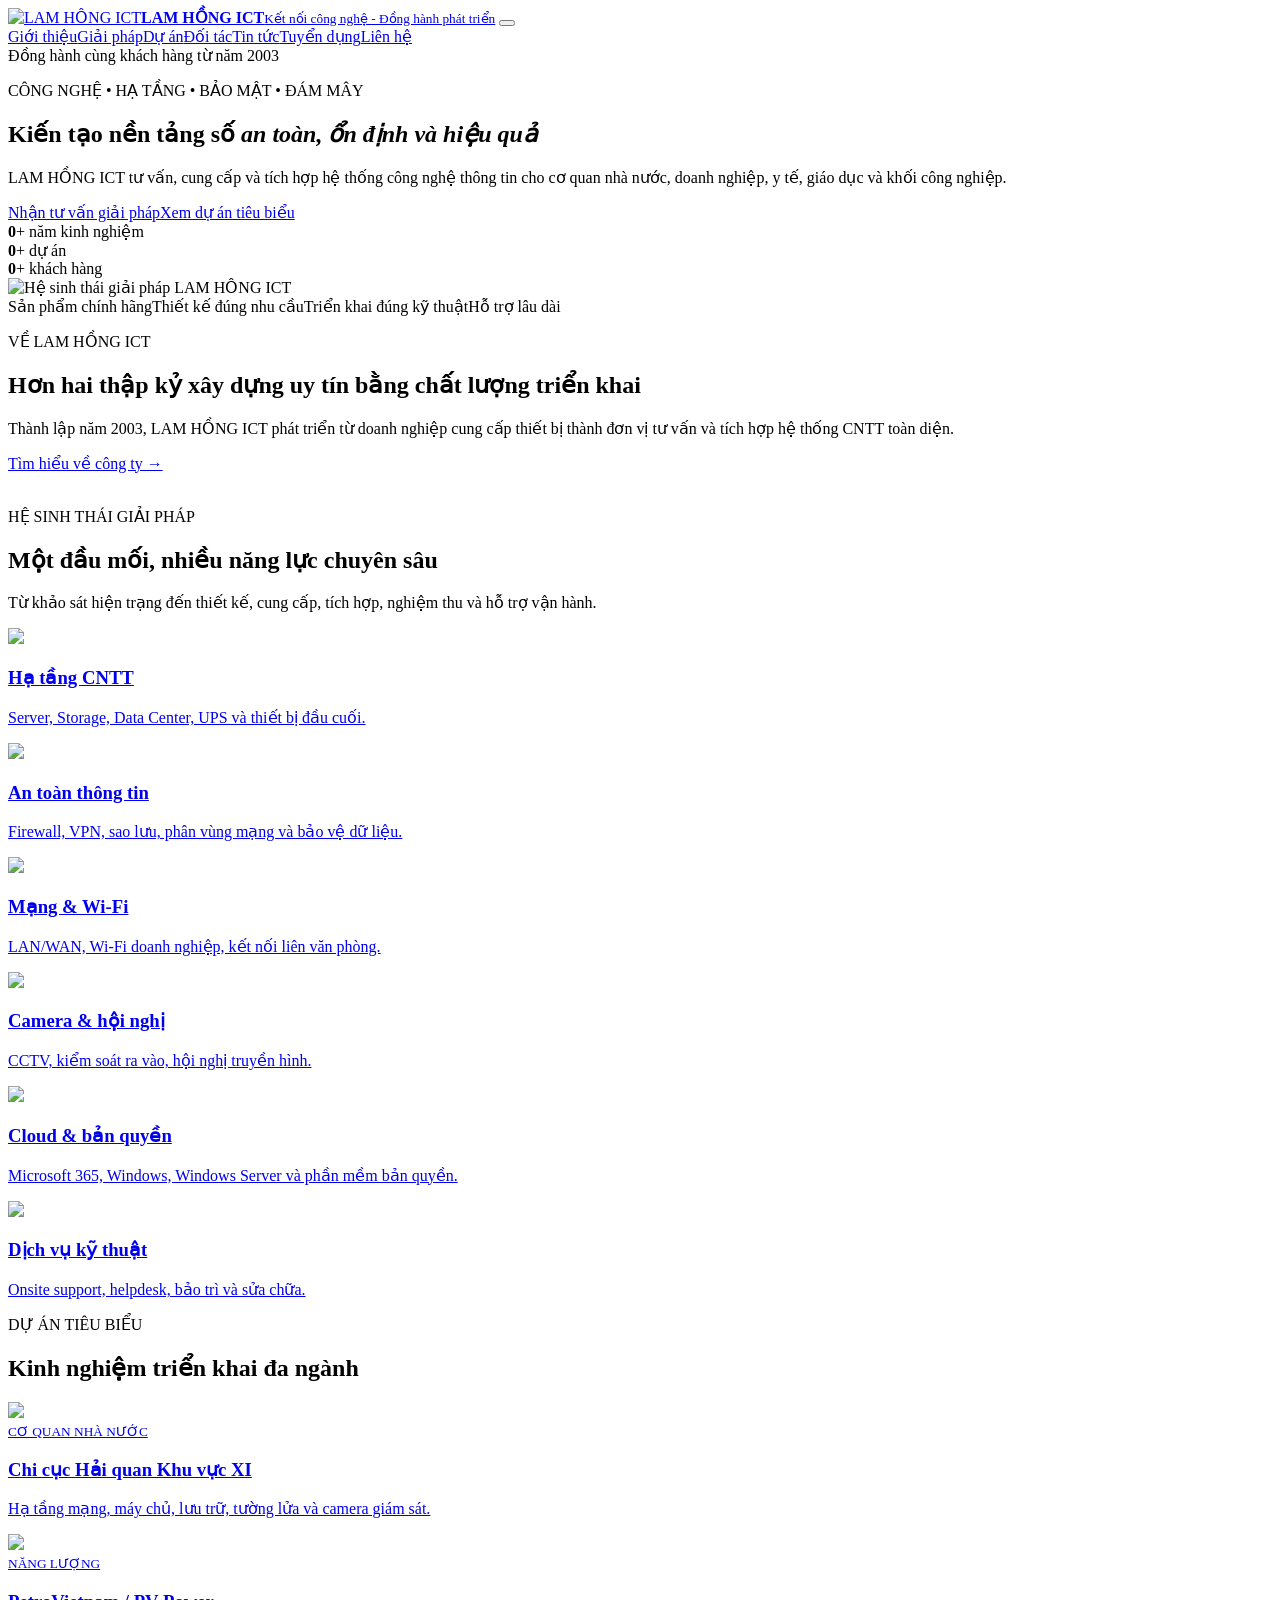
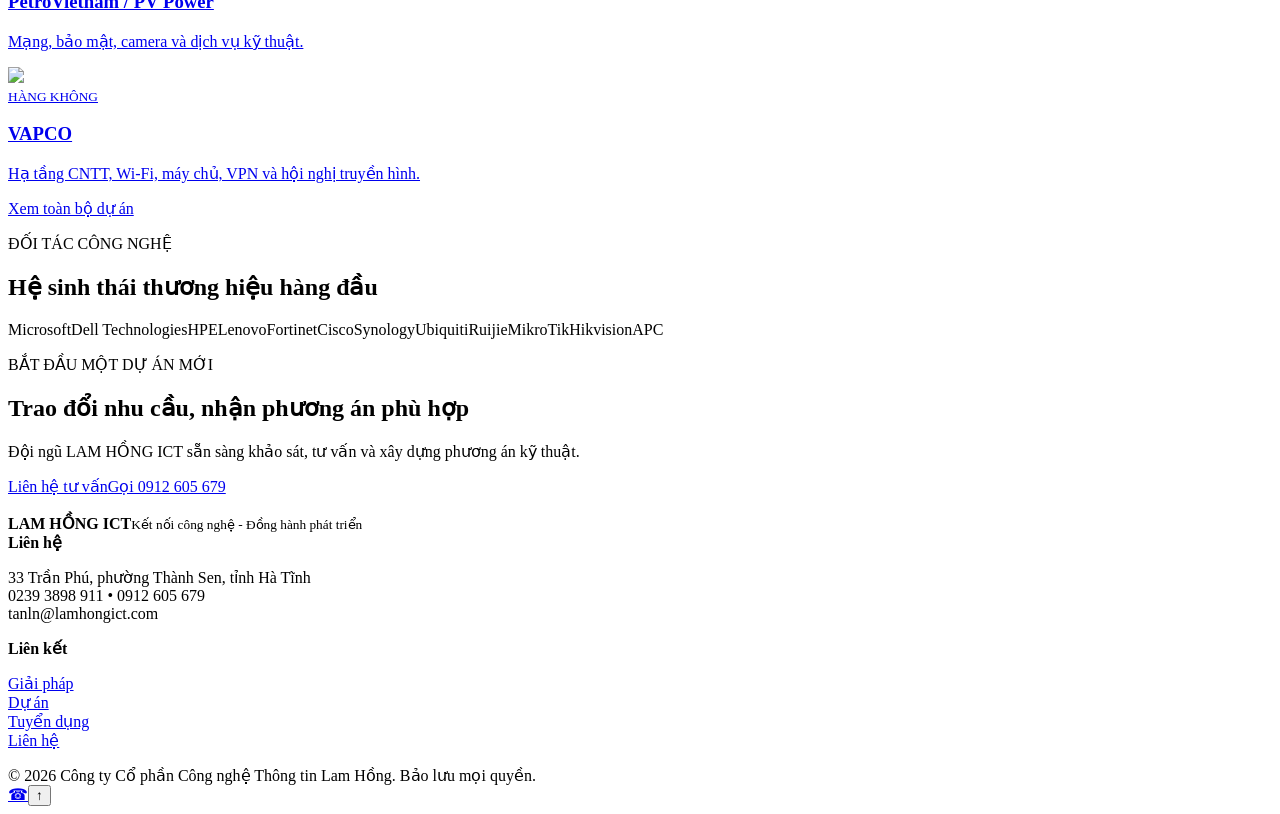
==== commit 39f63db7: "Add files via upload" ====
--- a/index.html
+++ b/index.html
@@ -1,371 +1,32 @@
-<!DOCTYPE html>
-<html lang="vi">
-<head>
-  <meta charset="UTF-8" />
-  <meta name="viewport" content="width=device-width, initial-scale=1.0" />
-  <meta name="description" content="LAM HỒNG ICT - Tư vấn, cung cấp và tích hợp hệ thống CNTT, an toàn thông tin, mạng, máy chủ, lưu trữ, camera và dịch vụ kỹ thuật." />
-  <meta name="theme-color" content="#07345e" />
-  <title>LAM HỒNG ICT | Kết nối công nghệ - Đồng hành phát triển</title>
-  <link rel="icon" href="logo.jpg" />
-  <link rel="stylesheet" href="styles.css" />
-</head>
-<body>
-  <div class="page-progress" aria-hidden="true"></div>
-
-  <header class="site-header" id="top">
-    <div class="container nav-wrap">
-      <a class="brand" href="#top" aria-label="LAM HỒNG ICT">
-        <img src="logo.jpg" alt="Logo LAM HỒNG ICT" class="brand-logo" />
-        <span class="brand-copy">
-          <strong>LAM HỒNG ICT</strong>
-          <small>Kết nối công nghệ - Đồng hành phát triển</small>
-        </span>
-      </a>
-
-      <button class="nav-toggle" aria-label="Mở menu" aria-expanded="false">
-        <span></span><span></span><span></span>
-      </button>
-
-      <nav class="main-nav" aria-label="Điều hướng chính">
-        <a href="#gioi-thieu">Giới thiệu</a>
-        <a href="#giai-phap">Giải pháp</a>
-        <a href="#du-an">Dự án</a>
-        <a href="#doi-tac">Đối tác</a>
-        <a href="#dich-vu">Dịch vụ</a>
-        <a href="#lien-he" class="nav-cta">Liên hệ</a>
-      </nav>
-    </div>
-  </header>
-
-  <main>
-    <section class="hero">
-      <div class="hero-mesh"></div>
-      <div class="hero-glow glow-a"></div>
-      <div class="hero-glow glow-b"></div>
-
-      <div class="container hero-layout">
-        <div class="hero-copy reveal">
-          <div class="status-pill"><span></span> Đồng hành cùng khách hàng từ năm 2003</div>
-          <p class="eyebrow">CÔNG NGHỆ • HẠ TẦNG • BẢO MẬT • ĐÁM MÂY</p>
-          <h1>
-            Kiến tạo nền tảng số
-            <span>an toàn, ổn định và hiệu quả</span>
-          </h1>
-          <p class="hero-lead">
-            LAM HỒNG ICT tư vấn, cung cấp và tích hợp hệ thống công nghệ thông tin
-            cho cơ quan nhà nước, doanh nghiệp, y tế, giáo dục và khối công nghiệp.
-          </p>
-
-          <div class="hero-actions">
-            <a class="btn btn-primary" href="#lien-he">Nhận tư vấn giải pháp</a>
-            <a class="btn btn-ghost" href="tel:+84912605679">
-              <span class="btn-icon">☎</span> 0912 605 679
-            </a>
-          </div>
-
-          <div class="hero-metrics">
-            <article><strong data-count="22">0</strong><span>+ năm kinh nghiệm</span></article>
-            <article><strong data-count="500">0</strong><span>+ dự án triển khai</span></article>
-            <article><strong data-count="100">0</strong><span>+ khách hàng</span></article>
-          </div>
-        </div>
-
-        <div class="hero-stage reveal" aria-label="Mô hình hệ sinh thái giải pháp LAM HỒNG ICT">
-          <div class="stage-ring ring-one"></div>
-          <div class="stage-ring ring-two"></div>
-          <div class="stage-ring ring-three"></div>
-
-          <div class="center-platform">
-            <div class="logo-shell">
-              <img src="logo.jpg" alt="LAM HỒNG ICT" />
-            </div>
-            <strong>Hệ sinh thái giải pháp CNTT</strong>
-            <small>Tư vấn • Triển khai • Vận hành • Hỗ trợ</small>
-          </div>
-
-          <div class="orbit-card orbit-cloud">
-            <span class="mini-icon">☁</span><strong>Cloud</strong><small>Microsoft 365</small>
-          </div>
-          <div class="orbit-card orbit-security">
-            <span class="mini-icon">◆</span><strong>Security</strong><small>Firewall & VPN</small>
-          </div>
-          <div class="orbit-card orbit-network">
-            <span class="mini-icon">⌘</span><strong>Network</strong><small>LAN / WAN / Wi-Fi</small>
-          </div>
-          <div class="orbit-card orbit-data">
-            <span class="mini-icon">▦</span><strong>Data Center</strong><small>Server & Storage</small>
-          </div>
-
-          <div class="data-dot dot-1"></div><div class="data-dot dot-2"></div>
-          <div class="data-dot dot-3"></div><div class="data-dot dot-4"></div>
-        </div>
-      </div>
-
-      <div class="trust-strip">
-        <div class="container trust-inner">
-          <span>Giải pháp chính hãng</span>
-          <span>Thiết kế đúng nhu cầu</span>
-          <span>Triển khai đúng kỹ thuật</span>
-          <span>Hỗ trợ lâu dài</span>
-        </div>
-      </div>
-    </section>
-
-    <section class="section intro-section" id="gioi-thieu">
-      <div class="container split-layout">
-        <div class="section-heading reveal">
-          <p class="eyebrow">VỀ LAM HỒNG ICT</p>
-          <h2>Hơn hai thập kỷ xây dựng uy tín bằng chất lượng triển khai</h2>
-          <p>
-            Thành lập năm 2003, LAM HỒNG ICT là doanh nghiệp công nghệ thông tin
-            có kinh nghiệm trong tư vấn, cung cấp thiết bị, tích hợp hệ thống
-            và hỗ trợ kỹ thuật trên toàn khu vực miền Trung.
-          </p>
-          <a class="text-link" href="#nang-luc">Khám phá năng lực <span>→</span></a>
-        </div>
-
-        <div class="value-board reveal">
-          <article>
-            <span class="value-index">01</span>
-            <div><h3>Uy tín</h3><p>Cam kết rõ ràng, minh bạch và có trách nhiệm.</p></div>
-          </article>
-          <article>
-            <span class="value-index">02</span>
-            <div><h3>Chuyên môn</h3><p>Giải pháp được thiết kế theo hiện trạng và mục tiêu thực tế.</p></div>
-          </article>
-          <article>
-            <span class="value-index">03</span>
-            <div><h3>Đồng hành</h3><p>Hỗ trợ khách hàng trong toàn bộ vòng đời hệ thống.</p></div>
-          </article>
-        </div>
-      </div>
-    </section>
-
-    <section class="section solution-section" id="giai-phap">
-      <div class="container">
-        <div class="section-heading centered reveal">
-          <p class="eyebrow">HỆ SINH THÁI GIẢI PHÁP</p>
-          <h2>Một đầu mối, nhiều năng lực chuyên sâu</h2>
-          <p>Từ khảo sát hiện trạng đến thiết kế, cung cấp, tích hợp, nghiệm thu và hỗ trợ vận hành.</p>
-        </div>
-
-        <div class="solution-grid" id="nang-luc">
-          <article class="solution-card reveal">
-            <div class="solution-icon">
-              <svg viewBox="0 0 24 24" aria-hidden="true"><path d="M4 4h16v10H4zM8 20h8M12 14v6"/></svg>
-            </div>
-            <span class="solution-no">01</span>
-            <h3>Hạ tầng CNTT</h3>
-            <p>Máy chủ, máy trạm, lưu trữ, trung tâm dữ liệu, UPS và thiết bị đầu cuối.</p>
-            <ul><li>Server & Storage</li><li>Data Center</li><li>Virtualization</li></ul>
-          </article>
-
-          <article class="solution-card featured reveal">
-            <div class="solution-icon">
-              <svg viewBox="0 0 24 24" aria-hidden="true"><path d="M12 3 5 6v5c0 5 3 8 7 10 4-2 7-5 7-10V6zM9 12l2 2 4-5"/></svg>
-            </div>
-            <span class="solution-no">02</span>
-            <h3>An toàn thông tin</h3>
-            <p>Tường lửa, VPN, phân vùng mạng, kiểm soát truy cập và bảo vệ dữ liệu.</p>
-            <ul><li>Firewall</li><li>Endpoint Security</li><li>Backup & Recovery</li></ul>
-          </article>
-
-          <article class="solution-card reveal">
-            <div class="solution-icon">
-              <svg viewBox="0 0 24 24" aria-hidden="true"><circle cx="12" cy="12" r="3"/><path d="M4 12a8 8 0 0 1 16 0M7 12a5 5 0 0 1 10 0"/></svg>
-            </div>
-            <span class="solution-no">03</span>
-            <h3>Mạng & Wi-Fi</h3>
-            <p>Thiết kế LAN/WAN, Wi-Fi doanh nghiệp, kết nối liên văn phòng và giám sát mạng.</p>
-            <ul><li>LAN / WAN</li><li>Enterprise Wi-Fi</li><li>Network Management</li></ul>
-          </article>
-
-          <article class="solution-card reveal">
-            <div class="solution-icon">
-              <svg viewBox="0 0 24 24" aria-hidden="true"><rect x="4" y="6" width="13" height="10" rx="2"/><path d="m17 9 3-2v8l-3-2M8 20h5"/></svg>
-            </div>
-            <span class="solution-no">04</span>
-            <h3>Camera & hội nghị</h3>
-            <p>Camera giám sát, kiểm soát ra vào, hội nghị truyền hình và hiển thị chuyên dụng.</p>
-            <ul><li>CCTV</li><li>Access Control</li><li>Video Conference</li></ul>
-          </article>
-
-          <article class="solution-card reveal">
-            <div class="solution-icon">
-              <svg viewBox="0 0 24 24" aria-hidden="true"><path d="M7 18a4 4 0 1 1 1-7.9A6 6 0 0 1 19 12a3 3 0 0 1-1 5.8H7z"/></svg>
-            </div>
-            <span class="solution-no">05</span>
-            <h3>Cloud & bản quyền</h3>
-            <p>Microsoft 365, Windows, Windows Server, phần mềm bản quyền và dịch vụ đám mây.</p>
-            <ul><li>Microsoft 365</li><li>Licensing</li><li>Cloud Services</li></ul>
-          </article>
-
-          <article class="solution-card reveal">
-            <div class="solution-icon">
-              <svg viewBox="0 0 24 24" aria-hidden="true"><path d="M12 3v3M12 18v3M4.2 7.5l2.6 1.5M17.2 15l2.6 1.5M4.2 16.5 6.8 15M17.2 9l2.6-1.5"/><circle cx="12" cy="12" r="5"/></svg>
-            </div>
-            <span class="solution-no">06</span>
-            <h3>Dịch vụ kỹ thuật</h3>
-            <p>Onsite support, helpdesk, bảo trì, sửa chữa và hỗ trợ vận hành hệ thống.</p>
-            <ul><li>Onsite Support</li><li>Helpdesk</li><li>Maintenance</li></ul>
-          </article>
-        </div>
-      </div>
-    </section>
-
-    <section class="section projects-section" id="du-an">
-      <div class="container">
-        <div class="project-heading reveal">
-          <div>
-            <p class="eyebrow">KINH NGHIỆM TRIỂN KHAI</p>
-            <h2>Dự án đa ngành, giải pháp theo từng bài toán</h2>
-          </div>
-          <p>LAM HỒNG ICT đã triển khai nhiều hệ thống cho các nhóm khách hàng có yêu cầu cao về tính ổn định, bảo mật và tiến độ.</p>
-        </div>
-
-        <div class="project-showcase">
-          <article class="project-card project-main reveal">
-            <div class="project-visual visual-government">
-              <span class="visual-label">Government</span>
-              <div class="visual-lines"></div>
-            </div>
-            <div class="project-body">
-              <span class="project-type">CƠ QUAN NHÀ NƯỚC</span>
-              <h3>Chi cục Hải quan Khu vực XI</h3>
-              <p>Hạ tầng mạng, máy chủ, lưu trữ, tường lửa, camera giám sát và phần mềm.</p>
-              <div class="project-tags"><span>Network</span><span>Security</span><span>Server</span></div>
-            </div>
-          </article>
-
-          <article class="project-card reveal">
-            <div class="project-visual visual-energy"><span class="visual-label">Energy</span></div>
-            <div class="project-body">
-              <span class="project-type">NĂNG LƯỢNG</span>
-              <h3>PetroVietnam / PV Power</h3>
-              <p>Mạng, bảo mật, camera, viễn thông và dịch vụ kỹ thuật.</p>
-            </div>
-          </article>
-
-          <article class="project-card reveal">
-            <div class="project-visual visual-aviation"><span class="visual-label">Aviation</span></div>
-            <div class="project-body">
-              <span class="project-type">HÀNG KHÔNG</span>
-              <h3>VAPCO</h3>
-              <p>Hạ tầng CNTT, Wi-Fi, máy chủ, lưu trữ, VPN và hội nghị truyền hình.</p>
-            </div>
-          </article>
-
-          <article class="project-card reveal">
-            <div class="project-visual visual-health"><span class="visual-label">Healthcare</span></div>
-            <div class="project-body">
-              <span class="project-type">Y TẾ</span>
-              <h3>Bệnh viện & cơ sở y tế</h3>
-              <p>Mạng, máy chủ, camera, kiểm soát và thiết bị đầu cuối.</p>
-            </div>
-          </article>
-
-          <article class="project-card reveal">
-            <div class="project-visual visual-education"><span class="visual-label">Education</span></div>
-            <div class="project-body">
-              <span class="project-type">GIÁO DỤC</span>
-              <h3>Khối trường học</h3>
-              <p>Thiết bị CNTT, Wi-Fi, camera và phòng học thông minh.</p>
-            </div>
-          </article>
-        </div>
-      </div>
-    </section>
-
-    <section class="section partners-section" id="doi-tac">
-      <div class="container">
-        <div class="section-heading centered reveal">
-          <p class="eyebrow">ĐỐI TÁC CÔNG NGHỆ</p>
-          <h2>Kết nối với hệ sinh thái công nghệ hàng đầu</h2>
-        </div>
-        <div class="partner-track-wrap reveal">
-          <div class="partner-track">
-            <span>Microsoft</span><span>Dell Technologies</span><span>HPE</span><span>Lenovo</span>
-            <span>Fortinet</span><span>Cisco</span><span>Synology</span><span>Ubiquiti</span>
-            <span>Ruijie</span><span>MikroTik</span><span>Hikvision</span><span>APC</span>
-            <span>Microsoft</span><span>Dell Technologies</span><span>HPE</span><span>Lenovo</span>
-            <span>Fortinet</span><span>Cisco</span><span>Synology</span><span>Ubiquiti</span>
-            <span>Ruijie</span><span>MikroTik</span><span>Hikvision</span><span>APC</span>
-          </div>
-        </div>
-      </div>
-    </section>
-
-    <section class="section service-section" id="dich-vu">
-      <div class="container service-layout">
-        <div class="service-copy reveal">
-          <p class="eyebrow">DỊCH VỤ KỸ THUẬT</p>
-          <h2>Đồng hành trong toàn bộ vòng đời hệ thống</h2>
-          <p>Không chỉ cung cấp thiết bị, LAM HỒNG ICT còn hỗ trợ khách hàng vận hành ổn định, xử lý sự cố nhanh và chủ động kế hoạch nâng cấp.</p>
-
-          <div class="service-list">
-            <article><span>01</span><div><h3>Onsite Support</h3><p>Hỗ trợ trực tiếp tại địa điểm khách hàng.</p></div></article>
-            <article><span>02</span><div><h3>Helpdesk</h3><p>Tiếp nhận, phân loại và xử lý yêu cầu kỹ thuật.</p></div></article>
-            <article><span>03</span><div><h3>Bảo trì định kỳ</h3><p>Kiểm tra, vệ sinh và phòng ngừa rủi ro.</p></div></article>
-            <article><span>04</span><div><h3>Sửa chữa thiết bị</h3><p>Máy tính, máy in, mạng, camera và thiết bị văn phòng.</p></div></article>
-          </div>
-        </div>
-
-        <aside class="promise-panel reveal">
-          <div class="promise-badge">CAM KẾT</div>
-          <h3>Uy tín là nền tảng của mọi dự án</h3>
-          <ul>
-            <li>Sản phẩm chính hãng, nguồn gốc rõ ràng</li>
-            <li>Thiết kế phù hợp nhu cầu và ngân sách</li>
-            <li>Triển khai đúng kỹ thuật, đúng tiến độ</li>
-            <li>Hỗ trợ lâu dài sau bàn giao</li>
-          </ul>
-          <div class="promise-line"><span></span></div>
-        </aside>
-      </div>
-    </section>
-
-    <section class="contact-section" id="lien-he">
-      <div class="contact-pattern"></div>
-      <div class="container contact-layout">
-        <div class="contact-copy reveal">
-          <p class="eyebrow">BẮT ĐẦU MỘT DỰ ÁN MỚI</p>
-          <h2>Trao đổi nhu cầu, nhận phương án phù hợp</h2>
-          <p>Đội ngũ LAM HỒNG ICT sẵn sàng khảo sát, tư vấn và xây dựng phương án kỹ thuật cho từng yêu cầu cụ thể.</p>
-          <div class="contact-actions">
-            <a class="btn btn-light" href="mailto:tanln@lamhongict.com?subject=Yêu cầu tư vấn từ website">Gửi email tư vấn</a>
-            <a class="btn btn-outline-light" href="tel:+84912605679">Gọi ngay</a>
-          </div>
-        </div>
-
-        <div class="contact-panel reveal">
-          <a href="tel:+84912605679"><span>Hotline</span><strong>0912 605 679</strong></a>
-          <a href="tel:+842393898911"><span>Điện thoại</span><strong>0239 3898 911</strong></a>
-          <a href="mailto:tanln@lamhongict.com"><span>Email</span><strong>tanln@lamhongict.com</strong></a>
-          <div><span>Địa chỉ</span><strong>33 Trần Phú, phường Thành Sen, tỉnh Hà Tĩnh</strong></div>
-        </div>
-      </div>
-    </section>
-  </main>
-
-  <footer class="site-footer">
-    <div class="container footer-layout">
-      <div class="footer-brand">
-        <img src="logo.jpg" alt="Logo LAM HỒNG ICT" />
-        <div><strong>LAM HỒNG ICT</strong><small>Kết nối công nghệ - Đồng hành phát triển</small></div>
-      </div>
-      <div class="footer-links">
-        <a href="#gioi-thieu">Giới thiệu</a>
-        <a href="#giai-phap">Giải pháp</a>
-        <a href="#du-an">Dự án</a>
-        <a href="#lien-he">Liên hệ</a>
-      </div>
-      <p>© 2026 Công ty Cổ phần Công nghệ Thông tin Lam Hồng.</p>
-    </div>
-  </footer>
-
-  <a class="floating-call" href="tel:+84912605679" aria-label="Gọi hotline">☎</a>
-  <button class="back-top" aria-label="Lên đầu trang">↑</button>
-
-  <script src="main.js"></script>
-</body>
-</html>+<!doctype html><html lang="vi"><head><meta charset="UTF-8"><meta name="viewport" content="width=device-width,initial-scale=1.0">
+<meta name="theme-color" content="#062d50"><link rel="icon" href="assets/images/logo.jpg">
+<link rel="stylesheet" href="assets/css/style.css"><title>LAM HỒNG ICT | Giải pháp công nghệ toàn diện</title><meta name="description" content="Tư vấn, cung cấp và tích hợp hệ thống CNTT, bảo mật, mạng, máy chủ, lưu trữ, camera và Microsoft 365."></head><body><div class="page-progress"></div><header class="site-header"><div class="container nav-wrap">
+<a class="brand" href="index.html"><img src="assets/images/logo.jpg" alt="LAM HỒNG ICT"><span><strong>LAM HỒNG ICT</strong><small>Kết nối công nghệ - Đồng hành phát triển</small></span></a>
+<button class="nav-toggle" aria-label="Mở menu" aria-expanded="false"><i></i><i></i><i></i></button>
+<nav class="main-nav"><a href="about.html">Giới thiệu</a><a href="solutions.html">Giải pháp</a><a href="projects.html">Dự án</a><a href="partners.html">Đối tác</a><a href="news.html">Tin tức</a><a href="careers.html">Tuyển dụng</a><a class="nav-cta" href="contact.html">Liên hệ</a></nav>
+</div></header><main>
+<section class="hero"><div class="container hero-grid">
+<div class="hero-copy reveal"><span class="pill">Đồng hành cùng khách hàng từ năm 2003</span><p class="eyebrow">CÔNG NGHỆ • HẠ TẦNG • BẢO MẬT • ĐÁM MÂY</p>
+<h1>Kiến tạo nền tảng số <em>an toàn, ổn định và hiệu quả</em></h1>
+<p>LAM HỒNG ICT tư vấn, cung cấp và tích hợp hệ thống công nghệ thông tin cho cơ quan nhà nước, doanh nghiệp, y tế, giáo dục và khối công nghiệp.</p>
+<div class="actions"><a class="btn primary" href="contact.html">Nhận tư vấn giải pháp</a><a class="btn secondary" href="projects.html">Xem dự án tiêu biểu</a></div>
+<div class="metrics"><article><strong data-count="22">0</strong><span>+ năm kinh nghiệm</span></article><article><strong data-count="500">0</strong><span>+ dự án</span></article><article><strong data-count="100">0</strong><span>+ khách hàng</span></article></div></div>
+<div class="hero-image reveal"><img src="assets/images/hero.svg" alt="Hệ sinh thái giải pháp LAM HỒNG ICT"></div></div></section>
+<section class="trust-bar"><div class="container"><span>Sản phẩm chính hãng</span><span>Thiết kế đúng nhu cầu</span><span>Triển khai đúng kỹ thuật</span><span>Hỗ trợ lâu dài</span></div></section>
+<section class="section"><div class="container split"><div class="reveal"><p class="eyebrow">VỀ LAM HỒNG ICT</p><h2>Hơn hai thập kỷ xây dựng uy tín bằng chất lượng triển khai</h2><p>Thành lập năm 2003, LAM HỒNG ICT phát triển từ doanh nghiệp cung cấp thiết bị thành đơn vị tư vấn và tích hợp hệ thống CNTT toàn diện.</p><a class="text-link" href="about.html">Tìm hiểu về công ty →</a></div><div class="reveal"><img class="feature-image" src="assets/images/about.svg" alt=""></div></div></section>
+<section class="section soft"><div class="container"><div class="heading center reveal"><p class="eyebrow">HỆ SINH THÁI GIẢI PHÁP</p><h2>Một đầu mối, nhiều năng lực chuyên sâu</h2><p>Từ khảo sát hiện trạng đến thiết kế, cung cấp, tích hợp, nghiệm thu và hỗ trợ vận hành.</p></div>
+<div class="visual-grid"><a class="visual-card reveal" href="solutions.html"><img src="assets/images/server.svg"><div><h3>Hạ tầng CNTT</h3><p>Server, Storage, Data Center, UPS và thiết bị đầu cuối.</p></div></a><a class="visual-card reveal" href="solutions.html"><img src="assets/images/security.svg"><div><h3>An toàn thông tin</h3><p>Firewall, VPN, sao lưu, phân vùng mạng và bảo vệ dữ liệu.</p></div></a><a class="visual-card reveal" href="solutions.html"><img src="assets/images/network.svg"><div><h3>Mạng & Wi‑Fi</h3><p>LAN/WAN, Wi‑Fi doanh nghiệp, kết nối liên văn phòng.</p></div></a><a class="visual-card reveal" href="solutions.html"><img src="assets/images/camera.svg"><div><h3>Camera & hội nghị</h3><p>CCTV, kiểm soát ra vào, hội nghị truyền hình.</p></div></a><a class="visual-card reveal" href="solutions.html"><img src="assets/images/cloud.svg"><div><h3>Cloud & bản quyền</h3><p>Microsoft 365, Windows, Windows Server và phần mềm bản quyền.</p></div></a><a class="visual-card reveal" href="solutions.html"><img src="assets/images/support.svg"><div><h3>Dịch vụ kỹ thuật</h3><p>Onsite support, helpdesk, bảo trì và sửa chữa.</p></div></a></div></div></section>
+<section class="section dark"><div class="container"><div class="heading reveal"><p class="eyebrow">DỰ ÁN TIÊU BIỂU</p><h2>Kinh nghiệm triển khai đa ngành</h2></div>
+<div class="project-grid">
+<a class="project-card wide reveal" href="projects.html"><img src="assets/images/gov.svg"><div><small>CƠ QUAN NHÀ NƯỚC</small><h3>Chi cục Hải quan Khu vực XI</h3><p>Hạ tầng mạng, máy chủ, lưu trữ, tường lửa và camera giám sát.</p></div></a>
+<a class="project-card reveal" href="projects.html"><img src="assets/images/energy.svg"><div><small>NĂNG LƯỢNG</small><h3>PetroVietnam / PV Power</h3><p>Mạng, bảo mật, camera và dịch vụ kỹ thuật.</p></div></a>
+<a class="project-card reveal" href="projects.html"><img src="assets/images/aviation.svg"><div><small>HÀNG KHÔNG</small><h3>VAPCO</h3><p>Hạ tầng CNTT, Wi‑Fi, máy chủ, VPN và hội nghị truyền hình.</p></div></a>
+</div><div class="center"><a class="btn light" href="projects.html">Xem toàn bộ dự án</a></div></div></section>
+<section class="section"><div class="container"><div class="heading center reveal"><p class="eyebrow">ĐỐI TÁC CÔNG NGHỆ</p><h2>Hệ sinh thái thương hiệu hàng đầu</h2></div>
+<div class="partners reveal"><span>Microsoft</span><span>Dell Technologies</span><span>HPE</span><span>Lenovo</span><span>Fortinet</span><span>Cisco</span><span>Synology</span><span>Ubiquiti</span><span>Ruijie</span><span>MikroTik</span><span>Hikvision</span><span>APC</span></div></div></section>
+<section class="cta"><div class="container cta-grid"><div><p class="eyebrow">BẮT ĐẦU MỘT DỰ ÁN MỚI</p><h2>Trao đổi nhu cầu, nhận phương án phù hợp</h2><p>Đội ngũ LAM HỒNG ICT sẵn sàng khảo sát, tư vấn và xây dựng phương án kỹ thuật.</p></div><div class="actions"><a class="btn light" href="contact.html">Liên hệ tư vấn</a><a class="btn outline" href="tel:+84912605679">Gọi 0912 605 679</a></div></div></section></main><footer class="site-footer"><div class="container footer-grid">
+<div class="footer-brand"><img src="assets/images/logo.jpg" alt=""><div><strong>LAM HỒNG ICT</strong><small>Kết nối công nghệ - Đồng hành phát triển</small></div></div>
+<div><strong>Liên hệ</strong><p>33 Trần Phú, phường Thành Sen, tỉnh Hà Tĩnh<br>0239 3898 911 • 0912 605 679<br>tanln@lamhongict.com</p></div>
+<div><strong>Liên kết</strong><p><a href="solutions.html">Giải pháp</a><br><a href="projects.html">Dự án</a><br><a href="careers.html">Tuyển dụng</a><br><a href="contact.html">Liên hệ</a></p></div>
+</div><div class="container copyright">© 2026 Công ty Cổ phần Công nghệ Thông tin Lam Hồng. Bảo lưu mọi quyền.</div></footer>
+<a class="floating-call" href="tel:+84912605679" aria-label="Gọi hotline">☎</a><button class="back-top" aria-label="Lên đầu trang">↑</button><script src="assets/js/main.js"></script></body></html>
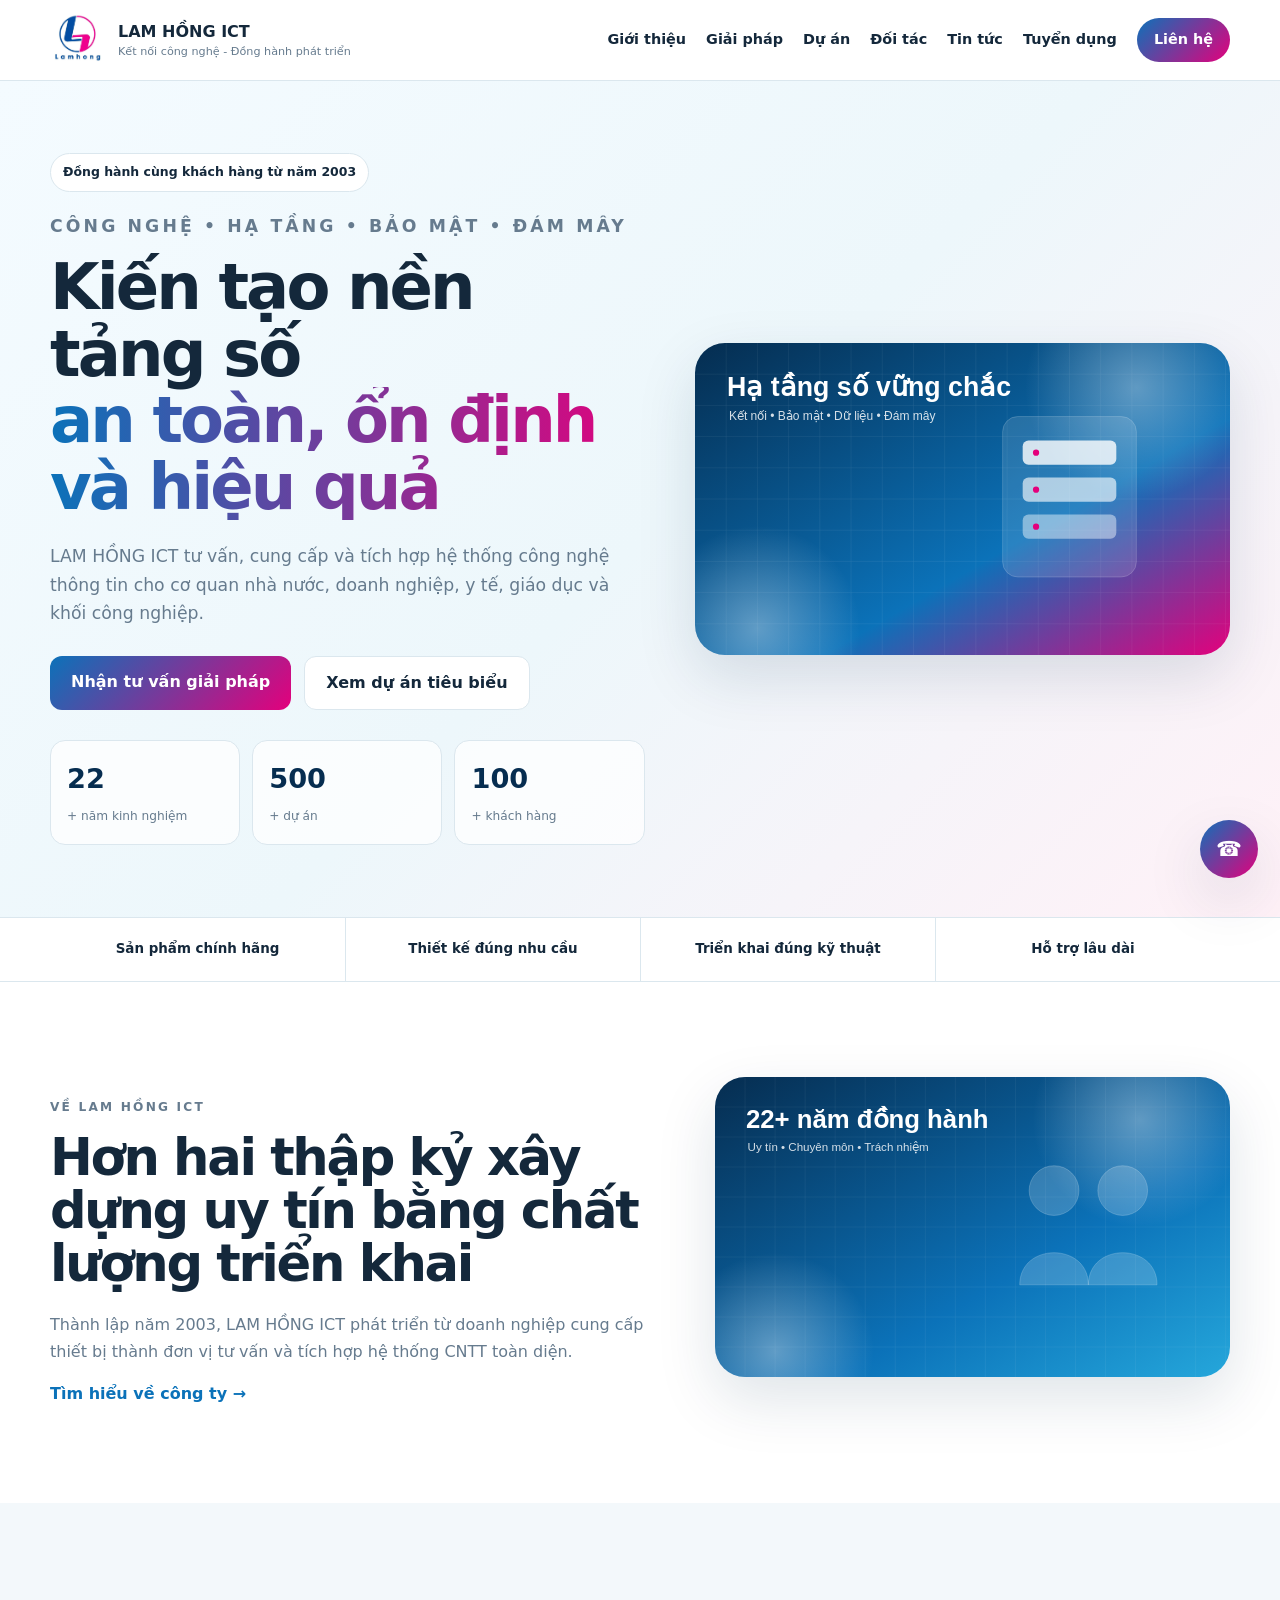
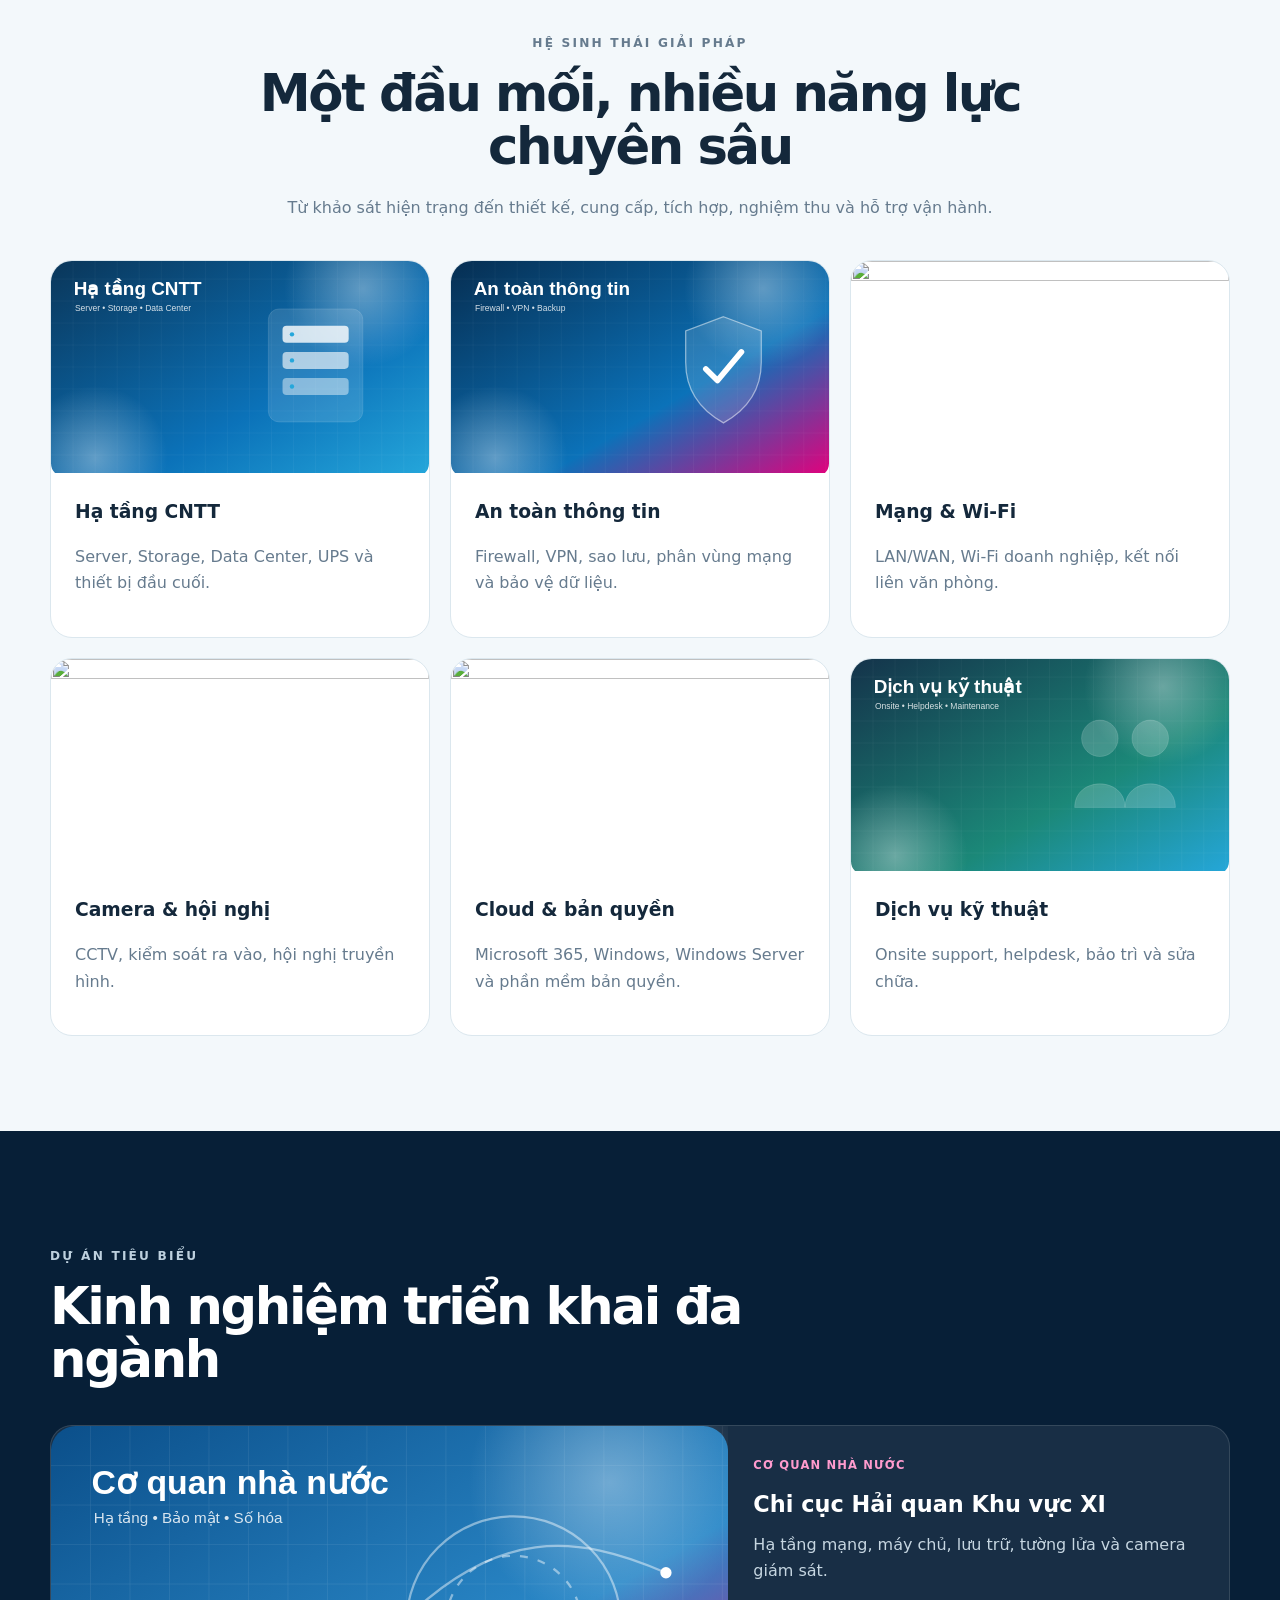
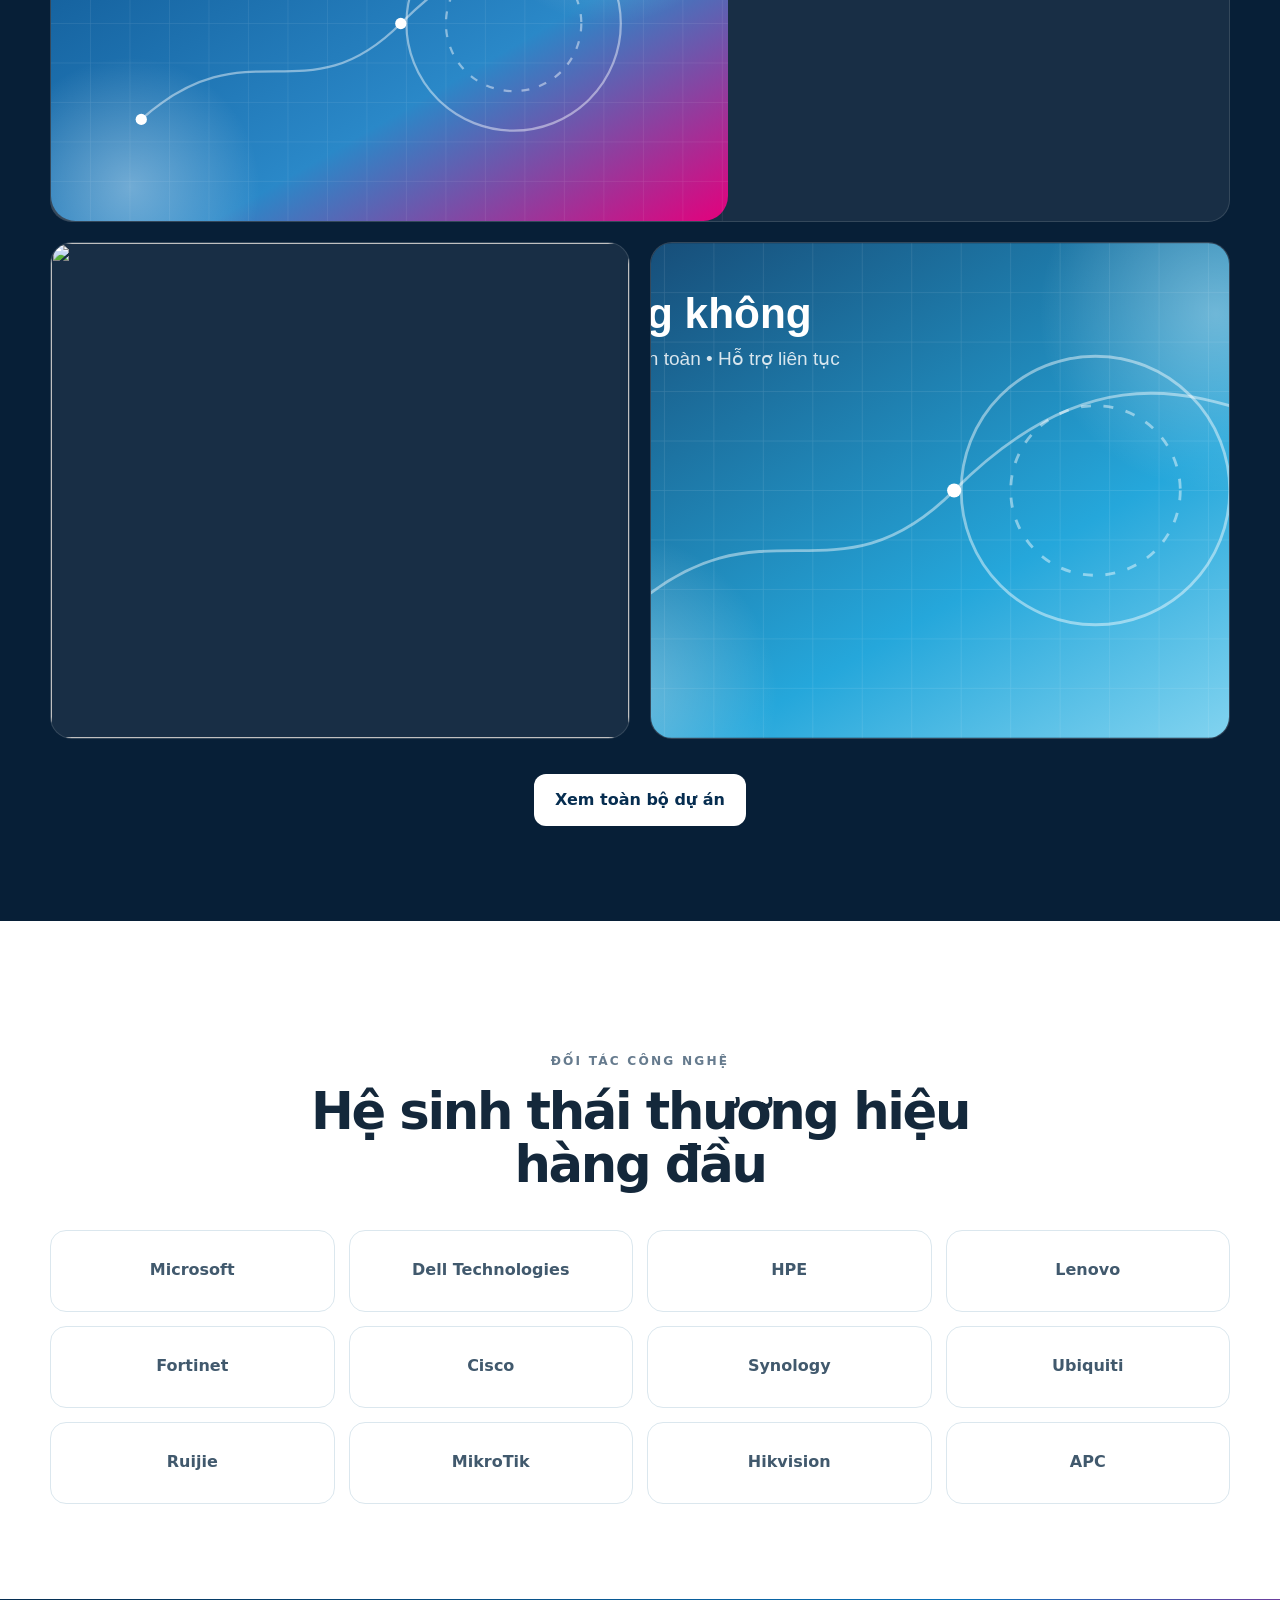
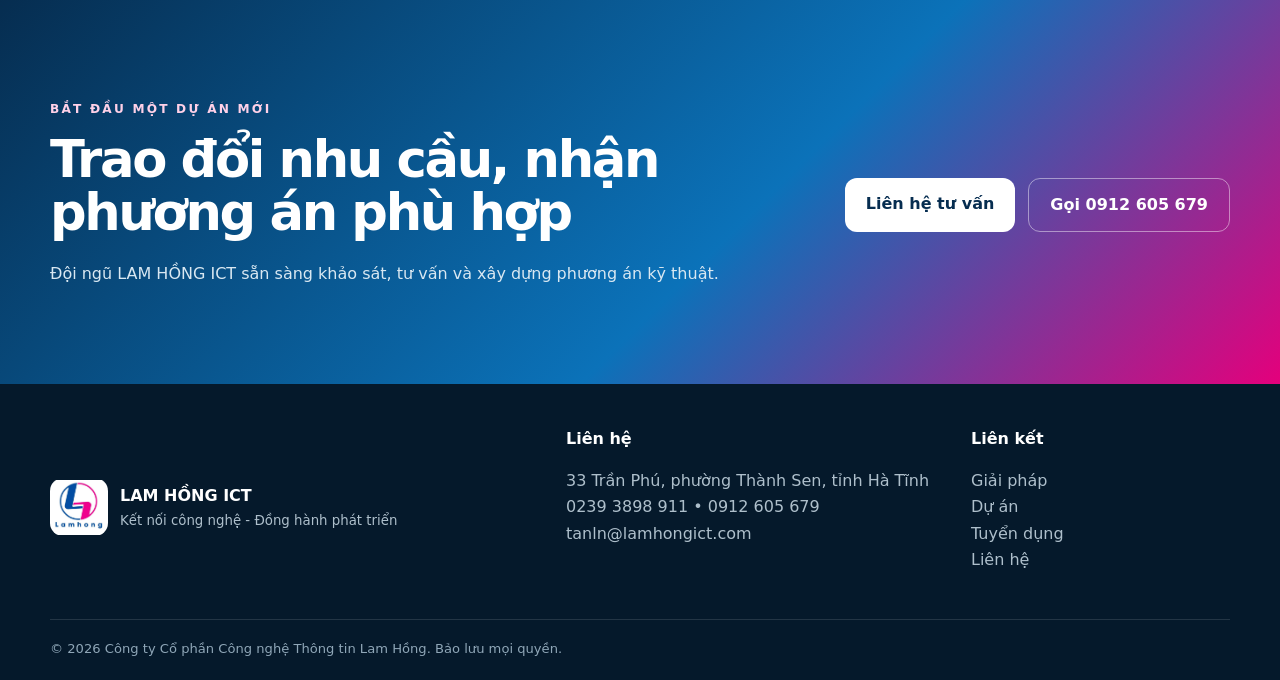
==== commit 6381704d: "Add files via upload" ====
--- a/index.html
+++ b/index.html
@@ -1,7 +1,7 @@
 <!doctype html><html lang="vi"><head><meta charset="UTF-8"><meta name="viewport" content="width=device-width,initial-scale=1.0">
-<meta name="theme-color" content="#062d50"><link rel="icon" href="assets/images/logo.jpg">
-<link rel="stylesheet" href="assets/css/style.css"><title>LAM HỒNG ICT | Giải pháp công nghệ toàn diện</title><meta name="description" content="Tư vấn, cung cấp và tích hợp hệ thống CNTT, bảo mật, mạng, máy chủ, lưu trữ, camera và Microsoft 365."></head><body><div class="page-progress"></div><header class="site-header"><div class="container nav-wrap">
-<a class="brand" href="index.html"><img src="assets/images/logo.jpg" alt="LAM HỒNG ICT"><span><strong>LAM HỒNG ICT</strong><small>Kết nối công nghệ - Đồng hành phát triển</small></span></a>
+<meta name="theme-color" content="#062d50"><link rel="icon" href="logo.jpg">
+<link rel="stylesheet" href="styles.css"><title>LAM HỒNG ICT | Giải pháp công nghệ toàn diện</title><meta name="description" content="Tư vấn, cung cấp và tích hợp hệ thống CNTT, bảo mật, mạng, máy chủ, lưu trữ, camera và Microsoft 365."></head><body><div class="page-progress"></div><header class="site-header"><div class="container nav-wrap">
+<a class="brand" href="index.html"><img src="logo.jpg" alt="LAM HỒNG ICT"><span><strong>LAM HỒNG ICT</strong><small>Kết nối công nghệ - Đồng hành phát triển</small></span></a>
 <button class="nav-toggle" aria-label="Mở menu" aria-expanded="false"><i></i><i></i><i></i></button>
 <nav class="main-nav"><a href="about.html">Giới thiệu</a><a href="solutions.html">Giải pháp</a><a href="projects.html">Dự án</a><a href="partners.html">Đối tác</a><a href="news.html">Tin tức</a><a href="careers.html">Tuyển dụng</a><a class="nav-cta" href="contact.html">Liên hệ</a></nav>
 </div></header><main>
@@ -11,22 +11,22 @@
 <p>LAM HỒNG ICT tư vấn, cung cấp và tích hợp hệ thống công nghệ thông tin cho cơ quan nhà nước, doanh nghiệp, y tế, giáo dục và khối công nghiệp.</p>
 <div class="actions"><a class="btn primary" href="contact.html">Nhận tư vấn giải pháp</a><a class="btn secondary" href="projects.html">Xem dự án tiêu biểu</a></div>
 <div class="metrics"><article><strong data-count="22">0</strong><span>+ năm kinh nghiệm</span></article><article><strong data-count="500">0</strong><span>+ dự án</span></article><article><strong data-count="100">0</strong><span>+ khách hàng</span></article></div></div>
-<div class="hero-image reveal"><img src="assets/images/hero.svg" alt="Hệ sinh thái giải pháp LAM HỒNG ICT"></div></div></section>
+<div class="hero-image reveal"><img src="[data-uri]" alt="Hệ sinh thái giải pháp LAM HỒNG ICT"></div></div></section>
 <section class="trust-bar"><div class="container"><span>Sản phẩm chính hãng</span><span>Thiết kế đúng nhu cầu</span><span>Triển khai đúng kỹ thuật</span><span>Hỗ trợ lâu dài</span></div></section>
-<section class="section"><div class="container split"><div class="reveal"><p class="eyebrow">VỀ LAM HỒNG ICT</p><h2>Hơn hai thập kỷ xây dựng uy tín bằng chất lượng triển khai</h2><p>Thành lập năm 2003, LAM HỒNG ICT phát triển từ doanh nghiệp cung cấp thiết bị thành đơn vị tư vấn và tích hợp hệ thống CNTT toàn diện.</p><a class="text-link" href="about.html">Tìm hiểu về công ty →</a></div><div class="reveal"><img class="feature-image" src="assets/images/about.svg" alt=""></div></div></section>
+<section class="section"><div class="container split"><div class="reveal"><p class="eyebrow">VỀ LAM HỒNG ICT</p><h2>Hơn hai thập kỷ xây dựng uy tín bằng chất lượng triển khai</h2><p>Thành lập năm 2003, LAM HỒNG ICT phát triển từ doanh nghiệp cung cấp thiết bị thành đơn vị tư vấn và tích hợp hệ thống CNTT toàn diện.</p><a class="text-link" href="about.html">Tìm hiểu về công ty →</a></div><div class="reveal"><img class="feature-image" src="[data-uri]" alt=""></div></div></section>
 <section class="section soft"><div class="container"><div class="heading center reveal"><p class="eyebrow">HỆ SINH THÁI GIẢI PHÁP</p><h2>Một đầu mối, nhiều năng lực chuyên sâu</h2><p>Từ khảo sát hiện trạng đến thiết kế, cung cấp, tích hợp, nghiệm thu và hỗ trợ vận hành.</p></div>
-<div class="visual-grid"><a class="visual-card reveal" href="solutions.html"><img src="assets/images/server.svg"><div><h3>Hạ tầng CNTT</h3><p>Server, Storage, Data Center, UPS và thiết bị đầu cuối.</p></div></a><a class="visual-card reveal" href="solutions.html"><img src="assets/images/security.svg"><div><h3>An toàn thông tin</h3><p>Firewall, VPN, sao lưu, phân vùng mạng và bảo vệ dữ liệu.</p></div></a><a class="visual-card reveal" href="solutions.html"><img src="assets/images/network.svg"><div><h3>Mạng & Wi‑Fi</h3><p>LAN/WAN, Wi‑Fi doanh nghiệp, kết nối liên văn phòng.</p></div></a><a class="visual-card reveal" href="solutions.html"><img src="assets/images/camera.svg"><div><h3>Camera & hội nghị</h3><p>CCTV, kiểm soát ra vào, hội nghị truyền hình.</p></div></a><a class="visual-card reveal" href="solutions.html"><img src="assets/images/cloud.svg"><div><h3>Cloud & bản quyền</h3><p>Microsoft 365, Windows, Windows Server và phần mềm bản quyền.</p></div></a><a class="visual-card reveal" href="solutions.html"><img src="assets/images/support.svg"><div><h3>Dịch vụ kỹ thuật</h3><p>Onsite support, helpdesk, bảo trì và sửa chữa.</p></div></a></div></div></section>
+<div class="visual-grid"><a class="visual-card reveal" href="solutions.html"><img src="[data-uri]"><div><h3>Hạ tầng CNTT</h3><p>Server, Storage, Data Center, UPS và thiết bị đầu cuối.</p></div></a><a class="visual-card reveal" href="solutions.html"><img src="[data-uri]"><div><h3>An toàn thông tin</h3><p>Firewall, VPN, sao lưu, phân vùng mạng và bảo vệ dữ liệu.</p></div></a><a class="visual-card reveal" href="solutions.html"><img src="[data-uri]"><div><h3>Mạng & Wi‑Fi</h3><p>LAN/WAN, Wi‑Fi doanh nghiệp, kết nối liên văn phòng.</p></div></a><a class="visual-card reveal" href="solutions.html"><img src="[data-uri]"><div><h3>Camera & hội nghị</h3><p>CCTV, kiểm soát ra vào, hội nghị truyền hình.</p></div></a><a class="visual-card reveal" href="solutions.html"><img src="[data-uri]"><div><h3>Cloud & bản quyền</h3><p>Microsoft 365, Windows, Windows Server và phần mềm bản quyền.</p></div></a><a class="visual-card reveal" href="solutions.html"><img src="[data-uri]"><div><h3>Dịch vụ kỹ thuật</h3><p>Onsite support, helpdesk, bảo trì và sửa chữa.</p></div></a></div></div></section>
 <section class="section dark"><div class="container"><div class="heading reveal"><p class="eyebrow">DỰ ÁN TIÊU BIỂU</p><h2>Kinh nghiệm triển khai đa ngành</h2></div>
 <div class="project-grid">
-<a class="project-card wide reveal" href="projects.html"><img src="assets/images/gov.svg"><div><small>CƠ QUAN NHÀ NƯỚC</small><h3>Chi cục Hải quan Khu vực XI</h3><p>Hạ tầng mạng, máy chủ, lưu trữ, tường lửa và camera giám sát.</p></div></a>
-<a class="project-card reveal" href="projects.html"><img src="assets/images/energy.svg"><div><small>NĂNG LƯỢNG</small><h3>PetroVietnam / PV Power</h3><p>Mạng, bảo mật, camera và dịch vụ kỹ thuật.</p></div></a>
-<a class="project-card reveal" href="projects.html"><img src="assets/images/aviation.svg"><div><small>HÀNG KHÔNG</small><h3>VAPCO</h3><p>Hạ tầng CNTT, Wi‑Fi, máy chủ, VPN và hội nghị truyền hình.</p></div></a>
+<a class="project-card wide reveal" href="projects.html"><img src="[data-uri]"><div><small>CƠ QUAN NHÀ NƯỚC</small><h3>Chi cục Hải quan Khu vực XI</h3><p>Hạ tầng mạng, máy chủ, lưu trữ, tường lửa và camera giám sát.</p></div></a>
+<a class="project-card reveal" href="projects.html"><img src="[data-uri]"><div><small>NĂNG LƯỢNG</small><h3>PetroVietnam / PV Power</h3><p>Mạng, bảo mật, camera và dịch vụ kỹ thuật.</p></div></a>
+<a class="project-card reveal" href="projects.html"><img src="[data-uri]"><div><small>HÀNG KHÔNG</small><h3>VAPCO</h3><p>Hạ tầng CNTT, Wi‑Fi, máy chủ, VPN và hội nghị truyền hình.</p></div></a>
 </div><div class="center"><a class="btn light" href="projects.html">Xem toàn bộ dự án</a></div></div></section>
 <section class="section"><div class="container"><div class="heading center reveal"><p class="eyebrow">ĐỐI TÁC CÔNG NGHỆ</p><h2>Hệ sinh thái thương hiệu hàng đầu</h2></div>
 <div class="partners reveal"><span>Microsoft</span><span>Dell Technologies</span><span>HPE</span><span>Lenovo</span><span>Fortinet</span><span>Cisco</span><span>Synology</span><span>Ubiquiti</span><span>Ruijie</span><span>MikroTik</span><span>Hikvision</span><span>APC</span></div></div></section>
 <section class="cta"><div class="container cta-grid"><div><p class="eyebrow">BẮT ĐẦU MỘT DỰ ÁN MỚI</p><h2>Trao đổi nhu cầu, nhận phương án phù hợp</h2><p>Đội ngũ LAM HỒNG ICT sẵn sàng khảo sát, tư vấn và xây dựng phương án kỹ thuật.</p></div><div class="actions"><a class="btn light" href="contact.html">Liên hệ tư vấn</a><a class="btn outline" href="tel:+84912605679">Gọi 0912 605 679</a></div></div></section></main><footer class="site-footer"><div class="container footer-grid">
-<div class="footer-brand"><img src="assets/images/logo.jpg" alt=""><div><strong>LAM HỒNG ICT</strong><small>Kết nối công nghệ - Đồng hành phát triển</small></div></div>
+<div class="footer-brand"><img src="logo.jpg" alt=""><div><strong>LAM HỒNG ICT</strong><small>Kết nối công nghệ - Đồng hành phát triển</small></div></div>
 <div><strong>Liên hệ</strong><p>33 Trần Phú, phường Thành Sen, tỉnh Hà Tĩnh<br>0239 3898 911 • 0912 605 679<br>tanln@lamhongict.com</p></div>
 <div><strong>Liên kết</strong><p><a href="solutions.html">Giải pháp</a><br><a href="projects.html">Dự án</a><br><a href="careers.html">Tuyển dụng</a><br><a href="contact.html">Liên hệ</a></p></div>
 </div><div class="container copyright">© 2026 Công ty Cổ phần Công nghệ Thông tin Lam Hồng. Bảo lưu mọi quyền.</div></footer>
-<a class="floating-call" href="tel:+84912605679" aria-label="Gọi hotline">☎</a><button class="back-top" aria-label="Lên đầu trang">↑</button><script src="assets/js/main.js"></script></body></html>+<a class="floating-call" href="tel:+84912605679" aria-label="Gọi hotline">☎</a><button class="back-top" aria-label="Lên đầu trang">↑</button><script src="main.js"></script></body></html>
--- a/styles.css
+++ b/styles.css
@@ -0,0 +1,19 @@
+
+:root{--navy:#062d50;--blue:#0b72b9;--pink:#e4007c;--ink:#14283b;--muted:#667b8e;--line:#dbe7ee;--soft:#f3f8fb;--white:#fff;--radius:22px;--shadow:0 22px 60px rgba(6,45,80,.13)}
+*{box-sizing:border-box}html{scroll-behavior:smooth}body{margin:0;font-family:Inter,system-ui,-apple-system,"Segoe UI",sans-serif;color:var(--ink);line-height:1.65;overflow-x:hidden}a{text-decoration:none;color:inherit}.container{width:min(1180px,calc(100% - 40px));margin:auto}.page-progress{position:fixed;left:0;top:0;height:3px;width:0;background:linear-gradient(90deg,var(--blue),var(--pink));z-index:999}
+.site-header{position:sticky;top:0;z-index:99;background:rgba(255,255,255,.94);backdrop-filter:blur(16px);border-bottom:1px solid var(--line);transition:.25s}.site-header.scrolled{box-shadow:0 12px 35px rgba(6,45,80,.08)}.nav-wrap{min-height:80px;display:flex;align-items:center;justify-content:space-between;gap:24px}.brand{display:flex;align-items:center;gap:12px}.brand img{width:56px;height:56px;object-fit:contain;border-radius:13px}.brand span{display:flex;flex-direction:column;line-height:1.2}.brand small{color:var(--muted);font-size:.7rem;margin-top:4px}.main-nav{display:flex;gap:20px;align-items:center;font-weight:700;font-size:.9rem}.main-nav a{position:relative}.main-nav a:not(.nav-cta)::after{content:"";position:absolute;left:0;right:100%;bottom:-8px;height:2px;background:linear-gradient(90deg,var(--blue),var(--pink));transition:.25s}.main-nav a:hover::after{right:0}.nav-cta{padding:10px 17px;color:#fff;border-radius:999px;background:linear-gradient(135deg,var(--blue),var(--pink))}.nav-toggle{display:none;border:0;background:none}.nav-toggle i{display:block;width:24px;height:2px;background:var(--ink);margin:5px}
+.hero{background:linear-gradient(135deg,#f4fbff,#edf7fb 52%,#fff1f7);padding:72px 0}.hero-grid{display:grid;grid-template-columns:1fr .9fr;align-items:center;gap:50px}.pill{display:inline-block;padding:8px 12px;border-radius:999px;background:#fff;border:1px solid var(--line);font-size:.78rem;font-weight:750}.eyebrow{font-size:.76rem;letter-spacing:.18em;font-weight:850;color:var(--blue);margin:20px 0 14px}.hero h1,.heading h2,.page-hero h1,.section h2,.cta h2{font-size:clamp(2.45rem,5vw,5rem);line-height:1.04;letter-spacing:-.045em;margin:0 0 22px}.hero h1 em{font-style:normal;display:block;background:linear-gradient(90deg,var(--blue),var(--pink));-webkit-background-clip:text;color:transparent}.hero-copy>p{color:var(--muted);font-size:1.08rem}.hero-image img,.feature-image{width:100%;display:block;border-radius:30px;box-shadow:var(--shadow)}.actions{display:flex;gap:13px;flex-wrap:wrap;margin-top:28px}.btn{display:inline-flex;padding:13px 21px;border-radius:12px;font-weight:780;border:0}.primary{background:linear-gradient(135deg,var(--blue),var(--pink));color:#fff}.secondary{background:#fff;border:1px solid var(--line)}.light{background:#fff;color:var(--navy)}.outline{border:1px solid rgba(255,255,255,.45);color:#fff}.metrics{display:grid;grid-template-columns:repeat(3,1fr);gap:12px;margin-top:30px}.metrics article{padding:16px;background:rgba(255,255,255,.75);border:1px solid var(--line);border-radius:15px}.metrics strong{font-size:1.7rem;color:var(--navy);display:block}.metrics span{font-size:.76rem;color:var(--muted)}
+.trust-bar{border-top:1px solid var(--line);border-bottom:1px solid var(--line)}.trust-bar .container{display:grid;grid-template-columns:repeat(4,1fr);text-align:center}.trust-bar span{padding:20px 10px;font-size:.84rem;font-weight:750}.trust-bar span+span{border-left:1px solid var(--line)}
+.section{padding:95px 0}.soft{background:var(--soft)}.dark{background:#071f37;color:#fff}.heading{max-width:780px;margin-bottom:38px}.heading.center{text-align:center;margin-left:auto;margin-right:auto}.heading h2,.section h2{font-size:clamp(2rem,4vw,3.6rem)}.heading p,.section p{color:var(--muted)}.dark .heading p{color:#bdd0de}.center{text-align:center;margin-top:35px}
+.split,.prose-grid,.contact-grid{display:grid;grid-template-columns:1fr .85fr;gap:60px;align-items:start}.text-link{color:var(--blue);font-weight:800}.facts{display:grid;grid-template-columns:1fr 1fr;gap:15px}.facts article{padding:25px;background:var(--soft);border-radius:18px}.facts strong{font-size:2rem;color:var(--blue);display:block}.value-grid{display:grid;grid-template-columns:repeat(3,1fr);gap:18px}.value-grid article{padding:28px;background:#fff;border:1px solid var(--line);border-radius:18px}
+.visual-grid{display:grid;grid-template-columns:repeat(3,1fr);gap:20px}.visual-card{background:#fff;border:1px solid var(--line);border-radius:22px;overflow:hidden;transition:.25s}.visual-card:hover{transform:translateY(-6px);box-shadow:var(--shadow)}.visual-card img{width:100%;aspect-ratio:16/9;object-fit:cover;display:block}.visual-card>div{padding:24px}.visual-card h3{margin:0 0 8px}.visual-card p{color:var(--muted)}.visual-card ul{padding-left:18px;color:var(--muted)}
+.project-grid{display:grid;grid-template-columns:repeat(2,1fr);gap:20px}.project-card{background:rgba(255,255,255,.07);border:1px solid rgba(255,255,255,.12);border-radius:22px;overflow:hidden}.project-card.wide{grid-column:span 2;display:grid;grid-template-columns:1.15fr .85fr}.project-card img{width:100%;height:100%;min-height:220px;object-fit:cover;display:block}.project-card>div{padding:25px}.project-card small{color:#ff9bce;font-size:.72rem;font-weight:850;letter-spacing:.1em}.project-card h3{font-size:1.4rem;margin:9px 0}.project-card p{color:#c6d6e1;margin:0}
+.partners{display:grid;grid-template-columns:repeat(4,1fr);gap:14px}.partners span{height:82px;border:1px solid var(--line);border-radius:16px;display:grid;place-items:center;font-weight:800;color:#41596d;text-align:center;padding:8px}.partners-large{grid-template-columns:repeat(5,1fr)}
+.cta{padding:80px 0;background:linear-gradient(135deg,var(--navy),var(--blue) 58%,var(--pink));color:#fff}.cta-grid{display:grid;grid-template-columns:1fr auto;align-items:center;gap:40px}.cta h2{font-size:clamp(2rem,4vw,3.5rem)}.cta p{color:#d9e8f2}.cta .eyebrow{color:#ffd1e8}
+.page-hero{padding:80px 0;background:linear-gradient(135deg,#f4fbff,#fff0f7)}.page-hero-grid{display:grid;grid-template-columns:1fr .75fr;gap:45px;align-items:center}.page-hero h1{font-size:clamp(2.5rem,5vw,4.6rem)}.page-hero p{max-width:760px;color:var(--muted);font-size:1.08rem}.page-hero img{width:100%;border-radius:25px;box-shadow:var(--shadow)}
+.contact-box,.contact-form{padding:28px;background:var(--soft);border-radius:22px}.contact-form label{display:block;font-weight:700;margin-bottom:16px}.contact-form input,.contact-form textarea{width:100%;margin-top:7px;padding:13px;border:1px solid var(--line);border-radius:10px;font:inherit}
+.news-grid{display:grid;grid-template-columns:repeat(3,1fr);gap:20px}.news-card{border:1px solid var(--line);border-radius:20px;overflow:hidden}.news-card img{width:100%;aspect-ratio:16/9;object-fit:cover}.news-card>div{padding:24px}.news-card span{color:var(--pink);font-size:.72rem;font-weight:850}.news-card a{color:var(--blue);font-weight:800}
+.site-footer{background:#05192b;color:#fff;padding:42px 0 20px}.footer-grid{display:grid;grid-template-columns:1.3fr 1fr .7fr;gap:35px}.footer-brand{display:flex;gap:12px;align-items:center}.footer-brand img{width:58px;height:58px;object-fit:contain;border-radius:13px}.footer-brand div{display:flex;flex-direction:column}.site-footer p,.site-footer small{color:#aebfcb}.copyright{border-top:1px solid rgba(255,255,255,.12);padding-top:18px;margin-top:30px;color:#8fa6b7;font-size:.82rem}.floating-call{position:fixed;right:22px;bottom:22px;width:58px;height:58px;border-radius:50%;display:grid;place-items:center;background:linear-gradient(135deg,var(--blue),var(--pink));color:#fff;font-size:1.3rem;box-shadow:var(--shadow);z-index:80}.back-top{position:fixed;right:22px;bottom:92px;width:44px;height:44px;border:1px solid var(--line);border-radius:50%;background:#fff;opacity:0;pointer-events:none;transition:.25s;z-index:80}.back-top.show{opacity:1;pointer-events:auto}
+.reveal{opacity:0;transform:translateY(22px);transition:.65s}.reveal.visible{opacity:1;transform:none}
+@media(max-width:1000px){.main-nav{display:none;position:absolute;top:80px;left:20px;right:20px;flex-direction:column;align-items:stretch;background:#fff;padding:18px;border-radius:16px;box-shadow:var(--shadow)}.main-nav.open{display:flex}.nav-toggle{display:block}.hero-grid,.split,.prose-grid,.contact-grid,.cta-grid,.page-hero-grid{grid-template-columns:1fr}.visual-grid{grid-template-columns:repeat(2,1fr)}.partners,.partners-large{grid-template-columns:repeat(3,1fr)}}
+@media(max-width:650px){.container{width:min(100% - 28px,1180px)}.brand small{display:none}.hero{padding:55px 0}.hero h1{font-size:2.6rem}.metrics,.visual-grid,.project-grid,.news-grid,.value-grid{grid-template-columns:1fr}.project-card.wide{grid-column:span 1;display:block}.partners,.partners-large{grid-template-columns:repeat(2,1fr)}.footer-grid{grid-template-columns:1fr}.section{padding:72px 0}.trust-bar .container{grid-template-columns:1fr 1fr}.trust-bar span+span{border-left:0}}
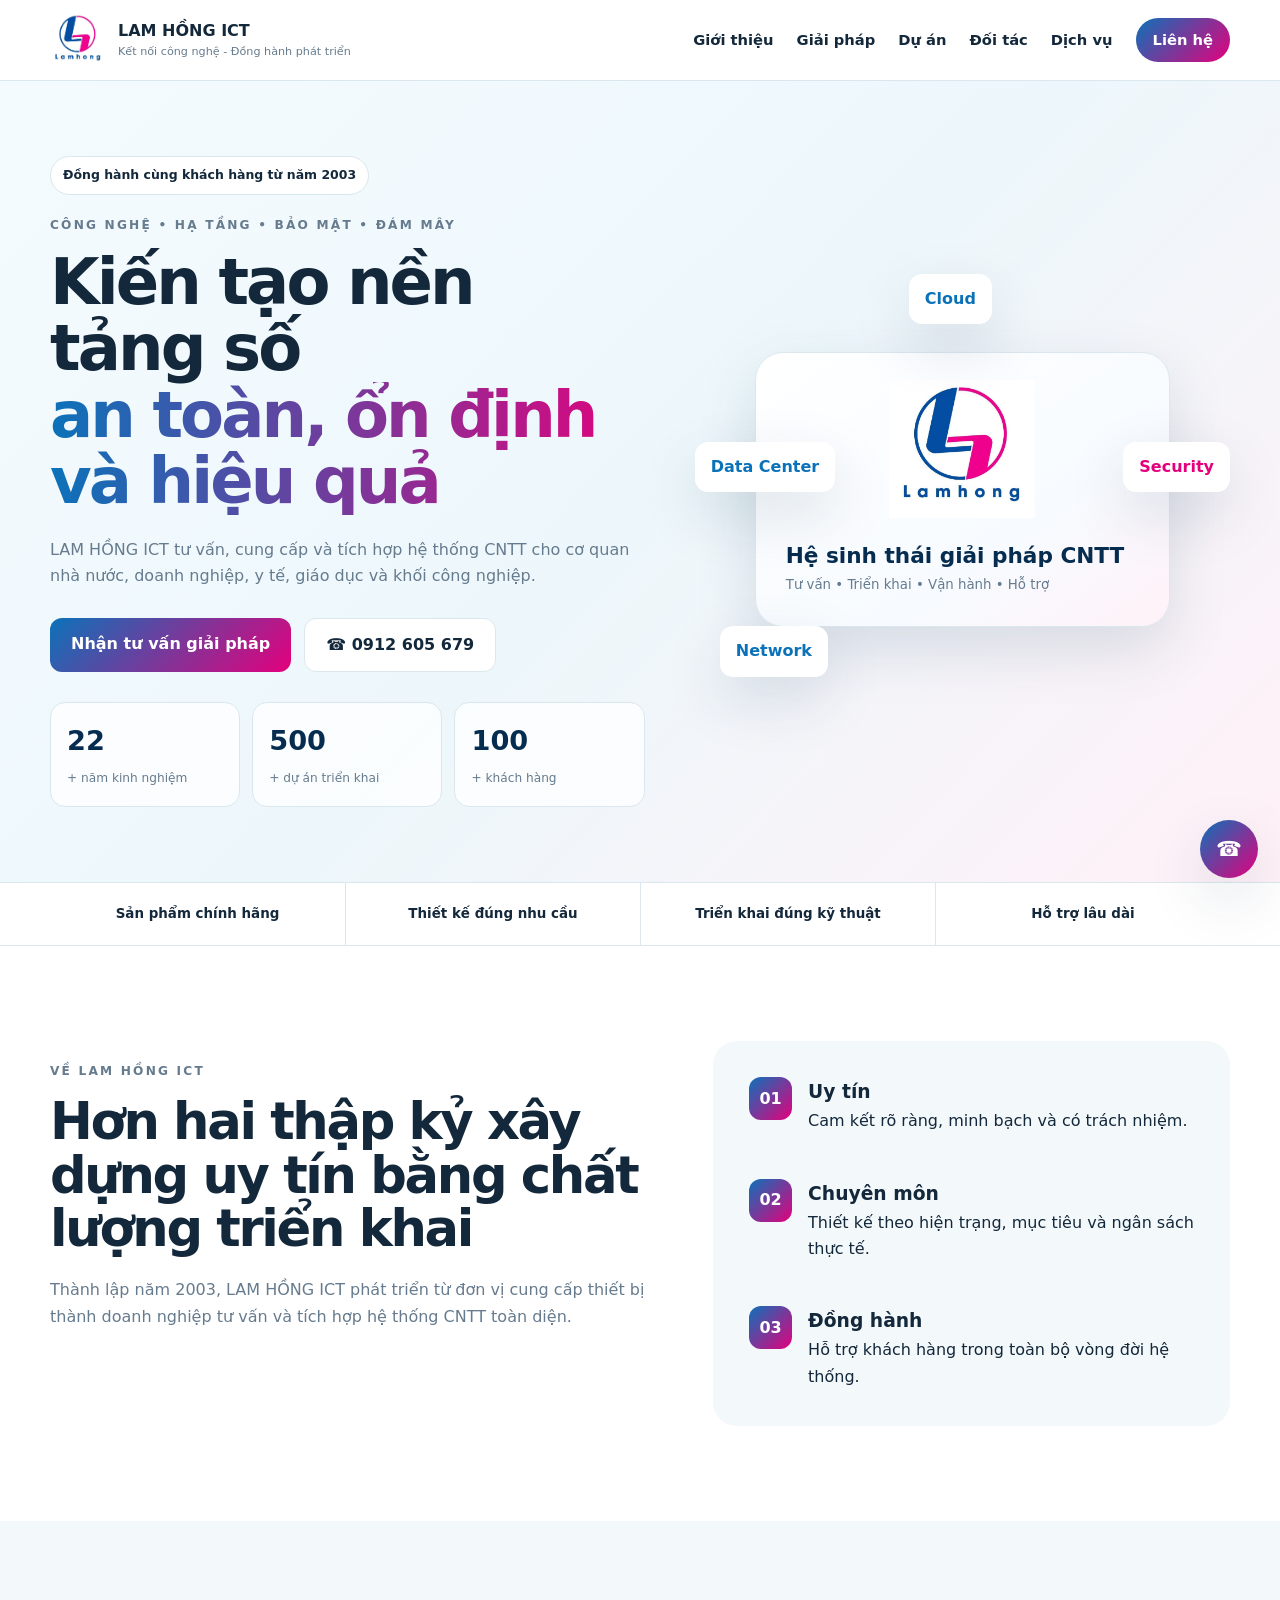
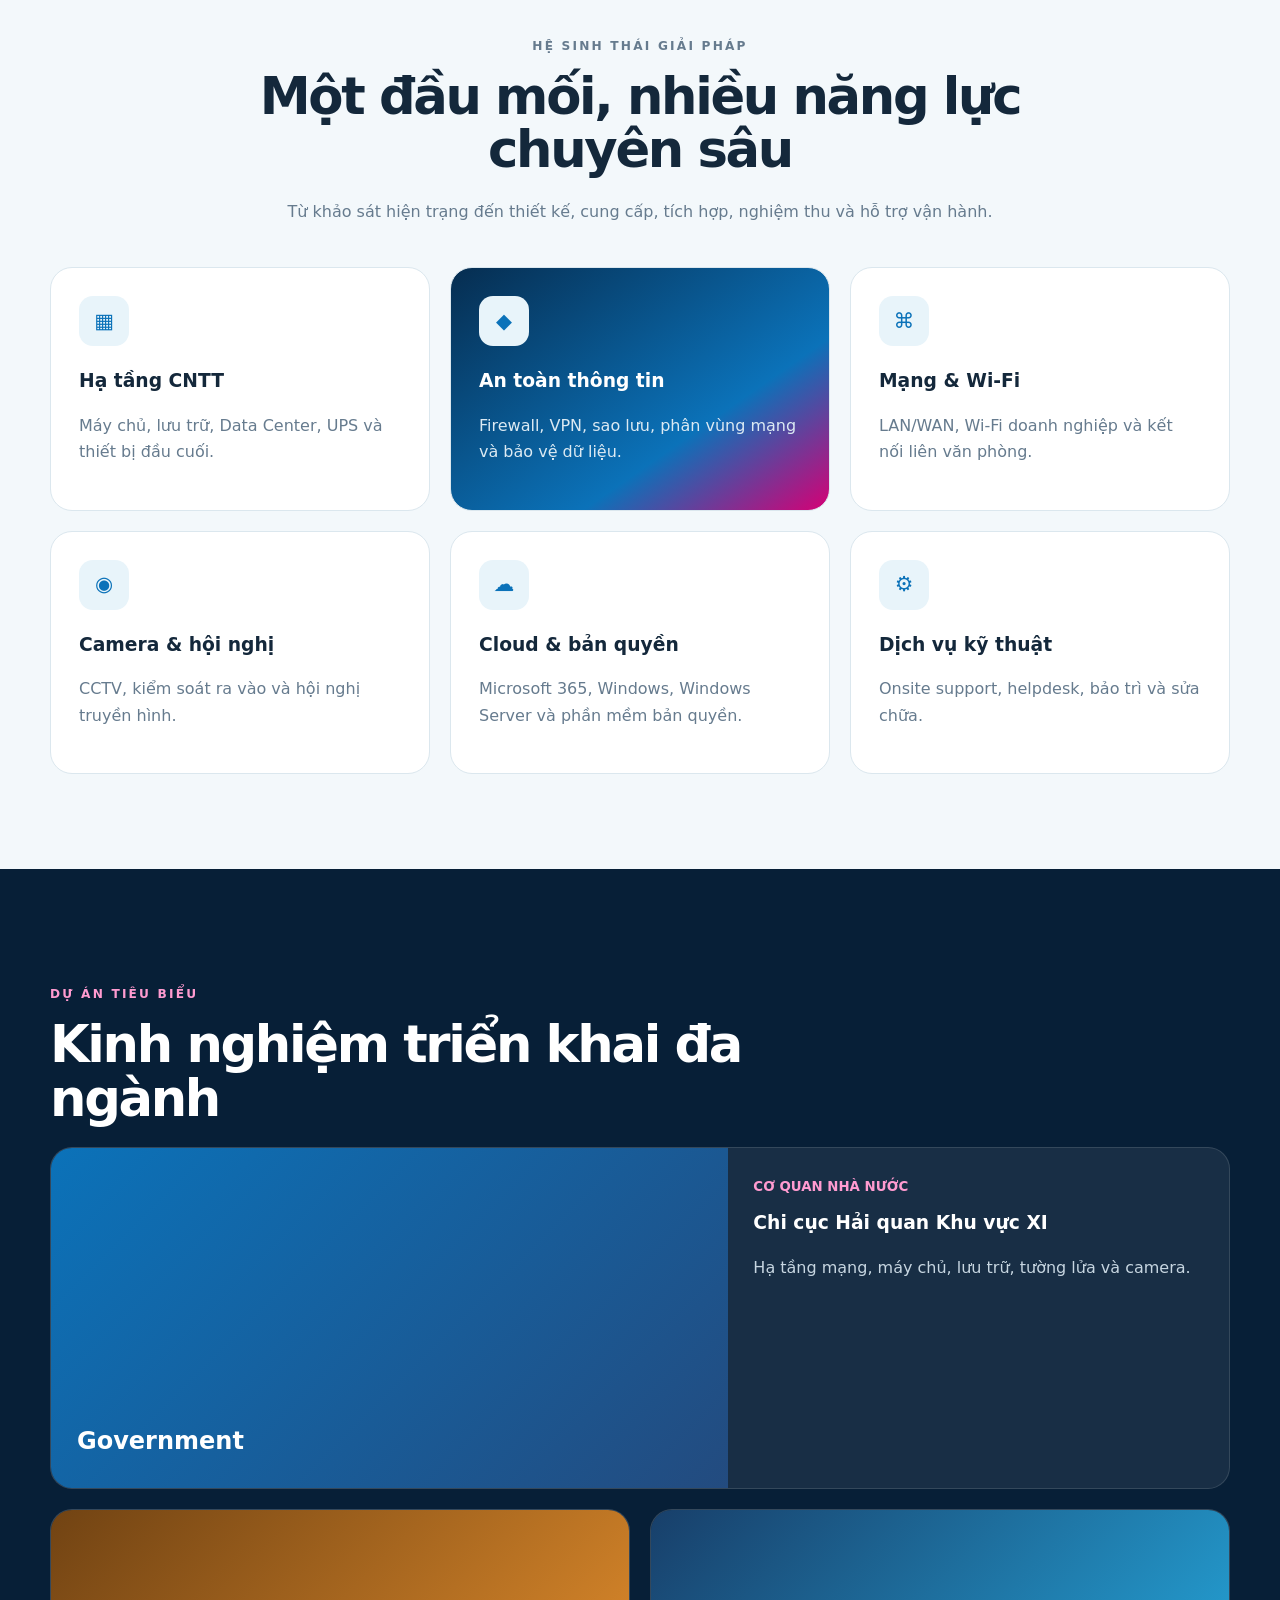
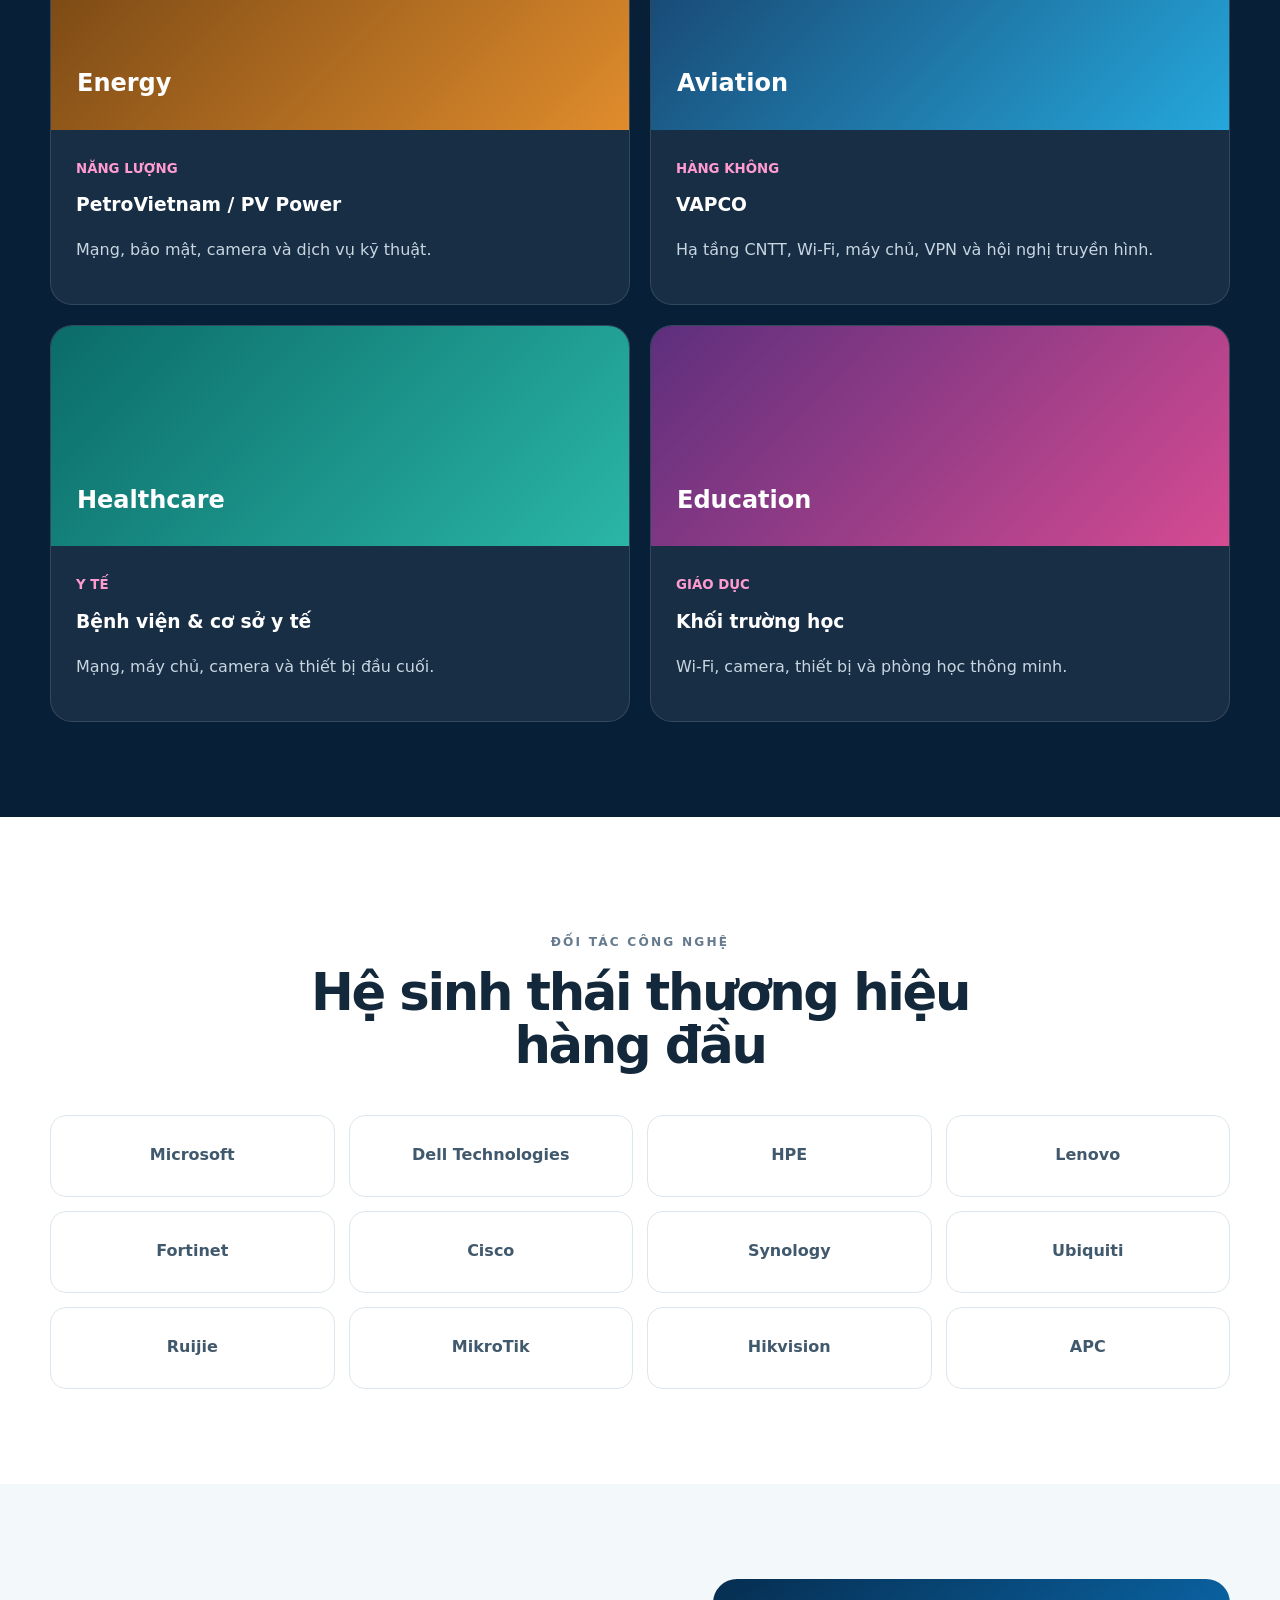
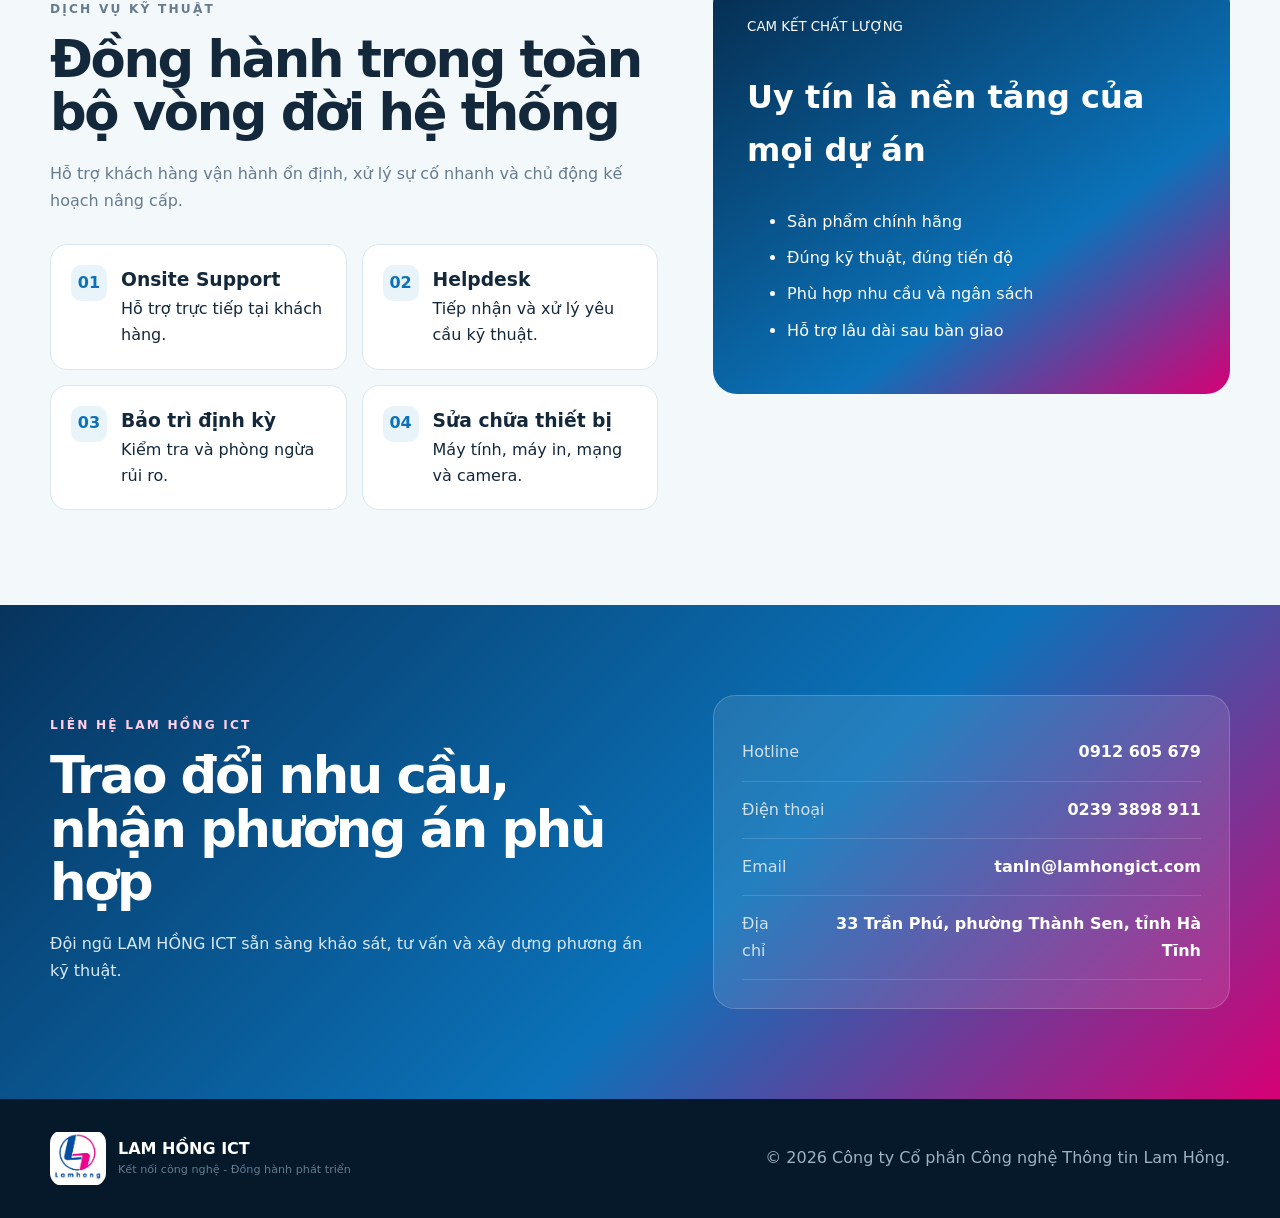
==== commit 38bfd12e: "Add files via upload" ====
--- a/index.html
+++ b/index.html
@@ -1,32 +1,173 @@
-<!doctype html><html lang="vi"><head><meta charset="UTF-8"><meta name="viewport" content="width=device-width,initial-scale=1.0">
-<meta name="theme-color" content="#062d50"><link rel="icon" href="logo.jpg">
-<link rel="stylesheet" href="styles.css"><title>LAM HỒNG ICT | Giải pháp công nghệ toàn diện</title><meta name="description" content="Tư vấn, cung cấp và tích hợp hệ thống CNTT, bảo mật, mạng, máy chủ, lưu trữ, camera và Microsoft 365."></head><body><div class="page-progress"></div><header class="site-header"><div class="container nav-wrap">
-<a class="brand" href="index.html"><img src="logo.jpg" alt="LAM HỒNG ICT"><span><strong>LAM HỒNG ICT</strong><small>Kết nối công nghệ - Đồng hành phát triển</small></span></a>
-<button class="nav-toggle" aria-label="Mở menu" aria-expanded="false"><i></i><i></i><i></i></button>
-<nav class="main-nav"><a href="about.html">Giới thiệu</a><a href="solutions.html">Giải pháp</a><a href="projects.html">Dự án</a><a href="partners.html">Đối tác</a><a href="news.html">Tin tức</a><a href="careers.html">Tuyển dụng</a><a class="nav-cta" href="contact.html">Liên hệ</a></nav>
-</div></header><main>
-<section class="hero"><div class="container hero-grid">
-<div class="hero-copy reveal"><span class="pill">Đồng hành cùng khách hàng từ năm 2003</span><p class="eyebrow">CÔNG NGHỆ • HẠ TẦNG • BẢO MẬT • ĐÁM MÂY</p>
-<h1>Kiến tạo nền tảng số <em>an toàn, ổn định và hiệu quả</em></h1>
-<p>LAM HỒNG ICT tư vấn, cung cấp và tích hợp hệ thống công nghệ thông tin cho cơ quan nhà nước, doanh nghiệp, y tế, giáo dục và khối công nghiệp.</p>
-<div class="actions"><a class="btn primary" href="contact.html">Nhận tư vấn giải pháp</a><a class="btn secondary" href="projects.html">Xem dự án tiêu biểu</a></div>
-<div class="metrics"><article><strong data-count="22">0</strong><span>+ năm kinh nghiệm</span></article><article><strong data-count="500">0</strong><span>+ dự án</span></article><article><strong data-count="100">0</strong><span>+ khách hàng</span></article></div></div>
-<div class="hero-image reveal"><img src="[data-uri]" alt="Hệ sinh thái giải pháp LAM HỒNG ICT"></div></div></section>
-<section class="trust-bar"><div class="container"><span>Sản phẩm chính hãng</span><span>Thiết kế đúng nhu cầu</span><span>Triển khai đúng kỹ thuật</span><span>Hỗ trợ lâu dài</span></div></section>
-<section class="section"><div class="container split"><div class="reveal"><p class="eyebrow">VỀ LAM HỒNG ICT</p><h2>Hơn hai thập kỷ xây dựng uy tín bằng chất lượng triển khai</h2><p>Thành lập năm 2003, LAM HỒNG ICT phát triển từ doanh nghiệp cung cấp thiết bị thành đơn vị tư vấn và tích hợp hệ thống CNTT toàn diện.</p><a class="text-link" href="about.html">Tìm hiểu về công ty →</a></div><div class="reveal"><img class="feature-image" src="[data-uri]" alt=""></div></div></section>
-<section class="section soft"><div class="container"><div class="heading center reveal"><p class="eyebrow">HỆ SINH THÁI GIẢI PHÁP</p><h2>Một đầu mối, nhiều năng lực chuyên sâu</h2><p>Từ khảo sát hiện trạng đến thiết kế, cung cấp, tích hợp, nghiệm thu và hỗ trợ vận hành.</p></div>
-<div class="visual-grid"><a class="visual-card reveal" href="solutions.html"><img src="[data-uri]"><div><h3>Hạ tầng CNTT</h3><p>Server, Storage, Data Center, UPS và thiết bị đầu cuối.</p></div></a><a class="visual-card reveal" href="solutions.html"><img src="[data-uri]"><div><h3>An toàn thông tin</h3><p>Firewall, VPN, sao lưu, phân vùng mạng và bảo vệ dữ liệu.</p></div></a><a class="visual-card reveal" href="solutions.html"><img src="[data-uri]"><div><h3>Mạng & Wi‑Fi</h3><p>LAN/WAN, Wi‑Fi doanh nghiệp, kết nối liên văn phòng.</p></div></a><a class="visual-card reveal" href="solutions.html"><img src="[data-uri]"><div><h3>Camera & hội nghị</h3><p>CCTV, kiểm soát ra vào, hội nghị truyền hình.</p></div></a><a class="visual-card reveal" href="solutions.html"><img src="[data-uri]"><div><h3>Cloud & bản quyền</h3><p>Microsoft 365, Windows, Windows Server và phần mềm bản quyền.</p></div></a><a class="visual-card reveal" href="solutions.html"><img src="[data-uri]"><div><h3>Dịch vụ kỹ thuật</h3><p>Onsite support, helpdesk, bảo trì và sửa chữa.</p></div></a></div></div></section>
-<section class="section dark"><div class="container"><div class="heading reveal"><p class="eyebrow">DỰ ÁN TIÊU BIỂU</p><h2>Kinh nghiệm triển khai đa ngành</h2></div>
-<div class="project-grid">
-<a class="project-card wide reveal" href="projects.html"><img src="[data-uri]"><div><small>CƠ QUAN NHÀ NƯỚC</small><h3>Chi cục Hải quan Khu vực XI</h3><p>Hạ tầng mạng, máy chủ, lưu trữ, tường lửa và camera giám sát.</p></div></a>
-<a class="project-card reveal" href="projects.html"><img src="[data-uri]"><div><small>NĂNG LƯỢNG</small><h3>PetroVietnam / PV Power</h3><p>Mạng, bảo mật, camera và dịch vụ kỹ thuật.</p></div></a>
-<a class="project-card reveal" href="projects.html"><img src="[data-uri]"><div><small>HÀNG KHÔNG</small><h3>VAPCO</h3><p>Hạ tầng CNTT, Wi‑Fi, máy chủ, VPN và hội nghị truyền hình.</p></div></a>
-</div><div class="center"><a class="btn light" href="projects.html">Xem toàn bộ dự án</a></div></div></section>
-<section class="section"><div class="container"><div class="heading center reveal"><p class="eyebrow">ĐỐI TÁC CÔNG NGHỆ</p><h2>Hệ sinh thái thương hiệu hàng đầu</h2></div>
-<div class="partners reveal"><span>Microsoft</span><span>Dell Technologies</span><span>HPE</span><span>Lenovo</span><span>Fortinet</span><span>Cisco</span><span>Synology</span><span>Ubiquiti</span><span>Ruijie</span><span>MikroTik</span><span>Hikvision</span><span>APC</span></div></div></section>
-<section class="cta"><div class="container cta-grid"><div><p class="eyebrow">BẮT ĐẦU MỘT DỰ ÁN MỚI</p><h2>Trao đổi nhu cầu, nhận phương án phù hợp</h2><p>Đội ngũ LAM HỒNG ICT sẵn sàng khảo sát, tư vấn và xây dựng phương án kỹ thuật.</p></div><div class="actions"><a class="btn light" href="contact.html">Liên hệ tư vấn</a><a class="btn outline" href="tel:+84912605679">Gọi 0912 605 679</a></div></div></section></main><footer class="site-footer"><div class="container footer-grid">
-<div class="footer-brand"><img src="logo.jpg" alt=""><div><strong>LAM HỒNG ICT</strong><small>Kết nối công nghệ - Đồng hành phát triển</small></div></div>
-<div><strong>Liên hệ</strong><p>33 Trần Phú, phường Thành Sen, tỉnh Hà Tĩnh<br>0239 3898 911 • 0912 605 679<br>tanln@lamhongict.com</p></div>
-<div><strong>Liên kết</strong><p><a href="solutions.html">Giải pháp</a><br><a href="projects.html">Dự án</a><br><a href="careers.html">Tuyển dụng</a><br><a href="contact.html">Liên hệ</a></p></div>
-</div><div class="container copyright">© 2026 Công ty Cổ phần Công nghệ Thông tin Lam Hồng. Bảo lưu mọi quyền.</div></footer>
-<a class="floating-call" href="tel:+84912605679" aria-label="Gọi hotline">☎</a><button class="back-top" aria-label="Lên đầu trang">↑</button><script src="main.js"></script></body></html>+<!doctype html>
+<html lang="vi">
+<head>
+  <meta charset="utf-8">
+  <meta name="viewport" content="width=device-width,initial-scale=1">
+  <meta name="theme-color" content="#062d50">
+  <meta name="description" content="LAM HỒNG ICT - Giải pháp công nghệ thông tin toàn diện.">
+  <link rel="icon" href="logo.jpg">
+  <link rel="stylesheet" href="styles.css">
+  <title>LAM HỒNG ICT</title>
+</head>
+<body>
+<div class="progress"></div>
+<header class="site-header">
+  <div class="container nav-wrap">
+    <a class="brand" href="#top">
+      <img src="logo.jpg" alt="LAM HỒNG ICT">
+      <span><strong>LAM HỒNG ICT</strong><small>Kết nối công nghệ - Đồng hành phát triển</small></span>
+    </a>
+    <button class="nav-toggle" aria-label="Mở menu" aria-expanded="false"><i></i><i></i><i></i></button>
+    <nav class="main-nav">
+      <a href="#gioi-thieu">Giới thiệu</a>
+      <a href="#giai-phap">Giải pháp</a>
+      <a href="#du-an">Dự án</a>
+      <a href="#doi-tac">Đối tác</a>
+      <a href="#dich-vu">Dịch vụ</a>
+      <a class="nav-cta" href="#lien-he">Liên hệ</a>
+    </nav>
+  </div>
+</header>
+
+<main id="top">
+<section class="hero">
+  <div class="container hero-grid">
+    <div class="hero-copy reveal">
+      <span class="pill">Đồng hành cùng khách hàng từ năm 2003</span>
+      <p class="eyebrow">CÔNG NGHỆ • HẠ TẦNG • BẢO MẬT • ĐÁM MÂY</p>
+      <h1>Kiến tạo nền tảng số <em>an toàn, ổn định và hiệu quả</em></h1>
+      <p>LAM HỒNG ICT tư vấn, cung cấp và tích hợp hệ thống CNTT cho cơ quan nhà nước, doanh nghiệp, y tế, giáo dục và khối công nghiệp.</p>
+      <div class="actions">
+        <a class="btn primary" href="#lien-he">Nhận tư vấn giải pháp</a>
+        <a class="btn secondary" href="tel:+84912605679">☎ 0912 605 679</a>
+      </div>
+      <div class="metrics">
+        <article><strong data-count="22">0</strong><span>+ năm kinh nghiệm</span></article>
+        <article><strong data-count="500">0</strong><span>+ dự án triển khai</span></article>
+        <article><strong data-count="100">0</strong><span>+ khách hàng</span></article>
+      </div>
+    </div>
+
+    <div class="tech-visual reveal">
+      <div class="core">
+        <img src="logo.jpg" alt="">
+        <b>Hệ sinh thái giải pháp CNTT</b>
+        <small>Tư vấn • Triển khai • Vận hành • Hỗ trợ</small>
+      </div>
+      <div class="chip c1">Cloud</div>
+      <div class="chip c2">Security</div>
+      <div class="chip c3">Network</div>
+      <div class="chip c4">Data Center</div>
+    </div>
+  </div>
+</section>
+
+<section class="trust">
+  <div class="container"><span>Sản phẩm chính hãng</span><span>Thiết kế đúng nhu cầu</span><span>Triển khai đúng kỹ thuật</span><span>Hỗ trợ lâu dài</span></div>
+</section>
+
+<section class="section" id="gioi-thieu">
+  <div class="container split">
+    <div class="heading reveal">
+      <p class="eyebrow">VỀ LAM HỒNG ICT</p>
+      <h2>Hơn hai thập kỷ xây dựng uy tín bằng chất lượng triển khai</h2>
+      <p>Thành lập năm 2003, LAM HỒNG ICT phát triển từ đơn vị cung cấp thiết bị thành doanh nghiệp tư vấn và tích hợp hệ thống CNTT toàn diện.</p>
+    </div>
+    <div class="values reveal">
+      <article><b>01</b><div><h3>Uy tín</h3><p>Cam kết rõ ràng, minh bạch và có trách nhiệm.</p></div></article>
+      <article><b>02</b><div><h3>Chuyên môn</h3><p>Thiết kế theo hiện trạng, mục tiêu và ngân sách thực tế.</p></div></article>
+      <article><b>03</b><div><h3>Đồng hành</h3><p>Hỗ trợ khách hàng trong toàn bộ vòng đời hệ thống.</p></div></article>
+    </div>
+  </div>
+</section>
+
+<section class="section soft" id="giai-phap">
+  <div class="container">
+    <div class="heading center reveal">
+      <p class="eyebrow">HỆ SINH THÁI GIẢI PHÁP</p>
+      <h2>Một đầu mối, nhiều năng lực chuyên sâu</h2>
+      <p>Từ khảo sát hiện trạng đến thiết kế, cung cấp, tích hợp, nghiệm thu và hỗ trợ vận hành.</p>
+    </div>
+    <div class="cards">
+      <article class="card reveal"><span>▦</span><h3>Hạ tầng CNTT</h3><p>Máy chủ, lưu trữ, Data Center, UPS và thiết bị đầu cuối.</p></article>
+      <article class="card featured reveal"><span>◆</span><h3>An toàn thông tin</h3><p>Firewall, VPN, sao lưu, phân vùng mạng và bảo vệ dữ liệu.</p></article>
+      <article class="card reveal"><span>⌘</span><h3>Mạng & Wi‑Fi</h3><p>LAN/WAN, Wi‑Fi doanh nghiệp và kết nối liên văn phòng.</p></article>
+      <article class="card reveal"><span>◉</span><h3>Camera & hội nghị</h3><p>CCTV, kiểm soát ra vào và hội nghị truyền hình.</p></article>
+      <article class="card reveal"><span>☁</span><h3>Cloud & bản quyền</h3><p>Microsoft 365, Windows, Windows Server và phần mềm bản quyền.</p></article>
+      <article class="card reveal"><span>⚙</span><h3>Dịch vụ kỹ thuật</h3><p>Onsite support, helpdesk, bảo trì và sửa chữa.</p></article>
+    </div>
+  </div>
+</section>
+
+<section class="section projects" id="du-an">
+  <div class="container">
+    <div class="heading reveal">
+      <p class="eyebrow">DỰ ÁN TIÊU BIỂU</p>
+      <h2>Kinh nghiệm triển khai đa ngành</h2>
+    </div>
+    <div class="project-grid">
+      <article class="project large reveal"><div class="visual gov"><b>Government</b></div><div><small>CƠ QUAN NHÀ NƯỚC</small><h3>Chi cục Hải quan Khu vực XI</h3><p>Hạ tầng mạng, máy chủ, lưu trữ, tường lửa và camera.</p></div></article>
+      <article class="project reveal"><div class="visual energy"><b>Energy</b></div><div><small>NĂNG LƯỢNG</small><h3>PetroVietnam / PV Power</h3><p>Mạng, bảo mật, camera và dịch vụ kỹ thuật.</p></div></article>
+      <article class="project reveal"><div class="visual aviation"><b>Aviation</b></div><div><small>HÀNG KHÔNG</small><h3>VAPCO</h3><p>Hạ tầng CNTT, Wi‑Fi, máy chủ, VPN và hội nghị truyền hình.</p></div></article>
+      <article class="project reveal"><div class="visual health"><b>Healthcare</b></div><div><small>Y TẾ</small><h3>Bệnh viện & cơ sở y tế</h3><p>Mạng, máy chủ, camera và thiết bị đầu cuối.</p></div></article>
+      <article class="project reveal"><div class="visual education"><b>Education</b></div><div><small>GIÁO DỤC</small><h3>Khối trường học</h3><p>Wi‑Fi, camera, thiết bị và phòng học thông minh.</p></div></article>
+    </div>
+  </div>
+</section>
+
+<section class="section" id="doi-tac">
+  <div class="container">
+    <div class="heading center reveal"><p class="eyebrow">ĐỐI TÁC CÔNG NGHỆ</p><h2>Hệ sinh thái thương hiệu hàng đầu</h2></div>
+    <div class="partners reveal">
+      <span>Microsoft</span><span>Dell Technologies</span><span>HPE</span><span>Lenovo</span>
+      <span>Fortinet</span><span>Cisco</span><span>Synology</span><span>Ubiquiti</span>
+      <span>Ruijie</span><span>MikroTik</span><span>Hikvision</span><span>APC</span>
+    </div>
+  </div>
+</section>
+
+<section class="section soft" id="dich-vu">
+  <div class="container service-grid">
+    <div class="heading reveal">
+      <p class="eyebrow">DỊCH VỤ KỸ THUẬT</p>
+      <h2>Đồng hành trong toàn bộ vòng đời hệ thống</h2>
+      <p>Hỗ trợ khách hàng vận hành ổn định, xử lý sự cố nhanh và chủ động kế hoạch nâng cấp.</p>
+      <div class="service-list">
+        <article><b>01</b><span><h3>Onsite Support</h3><p>Hỗ trợ trực tiếp tại khách hàng.</p></span></article>
+        <article><b>02</b><span><h3>Helpdesk</h3><p>Tiếp nhận và xử lý yêu cầu kỹ thuật.</p></span></article>
+        <article><b>03</b><span><h3>Bảo trì định kỳ</h3><p>Kiểm tra và phòng ngừa rủi ro.</p></span></article>
+        <article><b>04</b><span><h3>Sửa chữa thiết bị</h3><p>Máy tính, máy in, mạng và camera.</p></span></article>
+      </div>
+    </div>
+    <aside class="promise reveal">
+      <small>CAM KẾT CHẤT LƯỢNG</small>
+      <h3>Uy tín là nền tảng của mọi dự án</h3>
+      <ul><li>Sản phẩm chính hãng</li><li>Đúng kỹ thuật, đúng tiến độ</li><li>Phù hợp nhu cầu và ngân sách</li><li>Hỗ trợ lâu dài sau bàn giao</li></ul>
+    </aside>
+  </div>
+</section>
+
+<section class="contact" id="lien-he">
+  <div class="container contact-grid">
+    <div class="reveal"><p class="eyebrow">LIÊN HỆ LAM HỒNG ICT</p><h2>Trao đổi nhu cầu, nhận phương án phù hợp</h2><p>Đội ngũ LAM HỒNG ICT sẵn sàng khảo sát, tư vấn và xây dựng phương án kỹ thuật.</p></div>
+    <div class="contact-panel reveal">
+      <a href="tel:+84912605679"><span>Hotline</span><b>0912 605 679</b></a>
+      <a href="tel:+842393898911"><span>Điện thoại</span><b>0239 3898 911</b></a>
+      <a href="mailto:tanln@lamhongict.com"><span>Email</span><b>tanln@lamhongict.com</b></a>
+      <div><span>Địa chỉ</span><b>33 Trần Phú, phường Thành Sen, tỉnh Hà Tĩnh</b></div>
+    </div>
+  </div>
+</section>
+</main>
+
+<footer class="footer">
+  <div class="container footer-grid">
+    <div class="brand"><img src="logo.jpg" alt=""><span><strong>LAM HỒNG ICT</strong><small>Kết nối công nghệ - Đồng hành phát triển</small></span></div>
+    <p>© 2026 Công ty Cổ phần Công nghệ Thông tin Lam Hồng.</p>
+  </div>
+</footer>
+<a class="call" href="tel:+84912605679">☎</a>
+<button class="top">↑</button>
+<script src="main.js"></script>
+</body>
+</html>
--- a/styles.css
+++ b/styles.css
@@ -1,19 +1,15 @@
-
-:root{--navy:#062d50;--blue:#0b72b9;--pink:#e4007c;--ink:#14283b;--muted:#667b8e;--line:#dbe7ee;--soft:#f3f8fb;--white:#fff;--radius:22px;--shadow:0 22px 60px rgba(6,45,80,.13)}
-*{box-sizing:border-box}html{scroll-behavior:smooth}body{margin:0;font-family:Inter,system-ui,-apple-system,"Segoe UI",sans-serif;color:var(--ink);line-height:1.65;overflow-x:hidden}a{text-decoration:none;color:inherit}.container{width:min(1180px,calc(100% - 40px));margin:auto}.page-progress{position:fixed;left:0;top:0;height:3px;width:0;background:linear-gradient(90deg,var(--blue),var(--pink));z-index:999}
-.site-header{position:sticky;top:0;z-index:99;background:rgba(255,255,255,.94);backdrop-filter:blur(16px);border-bottom:1px solid var(--line);transition:.25s}.site-header.scrolled{box-shadow:0 12px 35px rgba(6,45,80,.08)}.nav-wrap{min-height:80px;display:flex;align-items:center;justify-content:space-between;gap:24px}.brand{display:flex;align-items:center;gap:12px}.brand img{width:56px;height:56px;object-fit:contain;border-radius:13px}.brand span{display:flex;flex-direction:column;line-height:1.2}.brand small{color:var(--muted);font-size:.7rem;margin-top:4px}.main-nav{display:flex;gap:20px;align-items:center;font-weight:700;font-size:.9rem}.main-nav a{position:relative}.main-nav a:not(.nav-cta)::after{content:"";position:absolute;left:0;right:100%;bottom:-8px;height:2px;background:linear-gradient(90deg,var(--blue),var(--pink));transition:.25s}.main-nav a:hover::after{right:0}.nav-cta{padding:10px 17px;color:#fff;border-radius:999px;background:linear-gradient(135deg,var(--blue),var(--pink))}.nav-toggle{display:none;border:0;background:none}.nav-toggle i{display:block;width:24px;height:2px;background:var(--ink);margin:5px}
-.hero{background:linear-gradient(135deg,#f4fbff,#edf7fb 52%,#fff1f7);padding:72px 0}.hero-grid{display:grid;grid-template-columns:1fr .9fr;align-items:center;gap:50px}.pill{display:inline-block;padding:8px 12px;border-radius:999px;background:#fff;border:1px solid var(--line);font-size:.78rem;font-weight:750}.eyebrow{font-size:.76rem;letter-spacing:.18em;font-weight:850;color:var(--blue);margin:20px 0 14px}.hero h1,.heading h2,.page-hero h1,.section h2,.cta h2{font-size:clamp(2.45rem,5vw,5rem);line-height:1.04;letter-spacing:-.045em;margin:0 0 22px}.hero h1 em{font-style:normal;display:block;background:linear-gradient(90deg,var(--blue),var(--pink));-webkit-background-clip:text;color:transparent}.hero-copy>p{color:var(--muted);font-size:1.08rem}.hero-image img,.feature-image{width:100%;display:block;border-radius:30px;box-shadow:var(--shadow)}.actions{display:flex;gap:13px;flex-wrap:wrap;margin-top:28px}.btn{display:inline-flex;padding:13px 21px;border-radius:12px;font-weight:780;border:0}.primary{background:linear-gradient(135deg,var(--blue),var(--pink));color:#fff}.secondary{background:#fff;border:1px solid var(--line)}.light{background:#fff;color:var(--navy)}.outline{border:1px solid rgba(255,255,255,.45);color:#fff}.metrics{display:grid;grid-template-columns:repeat(3,1fr);gap:12px;margin-top:30px}.metrics article{padding:16px;background:rgba(255,255,255,.75);border:1px solid var(--line);border-radius:15px}.metrics strong{font-size:1.7rem;color:var(--navy);display:block}.metrics span{font-size:.76rem;color:var(--muted)}
-.trust-bar{border-top:1px solid var(--line);border-bottom:1px solid var(--line)}.trust-bar .container{display:grid;grid-template-columns:repeat(4,1fr);text-align:center}.trust-bar span{padding:20px 10px;font-size:.84rem;font-weight:750}.trust-bar span+span{border-left:1px solid var(--line)}
-.section{padding:95px 0}.soft{background:var(--soft)}.dark{background:#071f37;color:#fff}.heading{max-width:780px;margin-bottom:38px}.heading.center{text-align:center;margin-left:auto;margin-right:auto}.heading h2,.section h2{font-size:clamp(2rem,4vw,3.6rem)}.heading p,.section p{color:var(--muted)}.dark .heading p{color:#bdd0de}.center{text-align:center;margin-top:35px}
-.split,.prose-grid,.contact-grid{display:grid;grid-template-columns:1fr .85fr;gap:60px;align-items:start}.text-link{color:var(--blue);font-weight:800}.facts{display:grid;grid-template-columns:1fr 1fr;gap:15px}.facts article{padding:25px;background:var(--soft);border-radius:18px}.facts strong{font-size:2rem;color:var(--blue);display:block}.value-grid{display:grid;grid-template-columns:repeat(3,1fr);gap:18px}.value-grid article{padding:28px;background:#fff;border:1px solid var(--line);border-radius:18px}
-.visual-grid{display:grid;grid-template-columns:repeat(3,1fr);gap:20px}.visual-card{background:#fff;border:1px solid var(--line);border-radius:22px;overflow:hidden;transition:.25s}.visual-card:hover{transform:translateY(-6px);box-shadow:var(--shadow)}.visual-card img{width:100%;aspect-ratio:16/9;object-fit:cover;display:block}.visual-card>div{padding:24px}.visual-card h3{margin:0 0 8px}.visual-card p{color:var(--muted)}.visual-card ul{padding-left:18px;color:var(--muted)}
-.project-grid{display:grid;grid-template-columns:repeat(2,1fr);gap:20px}.project-card{background:rgba(255,255,255,.07);border:1px solid rgba(255,255,255,.12);border-radius:22px;overflow:hidden}.project-card.wide{grid-column:span 2;display:grid;grid-template-columns:1.15fr .85fr}.project-card img{width:100%;height:100%;min-height:220px;object-fit:cover;display:block}.project-card>div{padding:25px}.project-card small{color:#ff9bce;font-size:.72rem;font-weight:850;letter-spacing:.1em}.project-card h3{font-size:1.4rem;margin:9px 0}.project-card p{color:#c6d6e1;margin:0}
-.partners{display:grid;grid-template-columns:repeat(4,1fr);gap:14px}.partners span{height:82px;border:1px solid var(--line);border-radius:16px;display:grid;place-items:center;font-weight:800;color:#41596d;text-align:center;padding:8px}.partners-large{grid-template-columns:repeat(5,1fr)}
-.cta{padding:80px 0;background:linear-gradient(135deg,var(--navy),var(--blue) 58%,var(--pink));color:#fff}.cta-grid{display:grid;grid-template-columns:1fr auto;align-items:center;gap:40px}.cta h2{font-size:clamp(2rem,4vw,3.5rem)}.cta p{color:#d9e8f2}.cta .eyebrow{color:#ffd1e8}
-.page-hero{padding:80px 0;background:linear-gradient(135deg,#f4fbff,#fff0f7)}.page-hero-grid{display:grid;grid-template-columns:1fr .75fr;gap:45px;align-items:center}.page-hero h1{font-size:clamp(2.5rem,5vw,4.6rem)}.page-hero p{max-width:760px;color:var(--muted);font-size:1.08rem}.page-hero img{width:100%;border-radius:25px;box-shadow:var(--shadow)}
-.contact-box,.contact-form{padding:28px;background:var(--soft);border-radius:22px}.contact-form label{display:block;font-weight:700;margin-bottom:16px}.contact-form input,.contact-form textarea{width:100%;margin-top:7px;padding:13px;border:1px solid var(--line);border-radius:10px;font:inherit}
-.news-grid{display:grid;grid-template-columns:repeat(3,1fr);gap:20px}.news-card{border:1px solid var(--line);border-radius:20px;overflow:hidden}.news-card img{width:100%;aspect-ratio:16/9;object-fit:cover}.news-card>div{padding:24px}.news-card span{color:var(--pink);font-size:.72rem;font-weight:850}.news-card a{color:var(--blue);font-weight:800}
-.site-footer{background:#05192b;color:#fff;padding:42px 0 20px}.footer-grid{display:grid;grid-template-columns:1.3fr 1fr .7fr;gap:35px}.footer-brand{display:flex;gap:12px;align-items:center}.footer-brand img{width:58px;height:58px;object-fit:contain;border-radius:13px}.footer-brand div{display:flex;flex-direction:column}.site-footer p,.site-footer small{color:#aebfcb}.copyright{border-top:1px solid rgba(255,255,255,.12);padding-top:18px;margin-top:30px;color:#8fa6b7;font-size:.82rem}.floating-call{position:fixed;right:22px;bottom:22px;width:58px;height:58px;border-radius:50%;display:grid;place-items:center;background:linear-gradient(135deg,var(--blue),var(--pink));color:#fff;font-size:1.3rem;box-shadow:var(--shadow);z-index:80}.back-top{position:fixed;right:22px;bottom:92px;width:44px;height:44px;border:1px solid var(--line);border-radius:50%;background:#fff;opacity:0;pointer-events:none;transition:.25s;z-index:80}.back-top.show{opacity:1;pointer-events:auto}
-.reveal{opacity:0;transform:translateY(22px);transition:.65s}.reveal.visible{opacity:1;transform:none}
-@media(max-width:1000px){.main-nav{display:none;position:absolute;top:80px;left:20px;right:20px;flex-direction:column;align-items:stretch;background:#fff;padding:18px;border-radius:16px;box-shadow:var(--shadow)}.main-nav.open{display:flex}.nav-toggle{display:block}.hero-grid,.split,.prose-grid,.contact-grid,.cta-grid,.page-hero-grid{grid-template-columns:1fr}.visual-grid{grid-template-columns:repeat(2,1fr)}.partners,.partners-large{grid-template-columns:repeat(3,1fr)}}
-@media(max-width:650px){.container{width:min(100% - 28px,1180px)}.brand small{display:none}.hero{padding:55px 0}.hero h1{font-size:2.6rem}.metrics,.visual-grid,.project-grid,.news-grid,.value-grid{grid-template-columns:1fr}.project-card.wide{grid-column:span 1;display:block}.partners,.partners-large{grid-template-columns:repeat(2,1fr)}.footer-grid{grid-template-columns:1fr}.section{padding:72px 0}.trust-bar .container{grid-template-columns:1fr 1fr}.trust-bar span+span{border-left:0}}
+:root{--navy:#062d50;--blue:#0b72b9;--pink:#e4007c;--ink:#14283b;--muted:#667b8e;--line:#dbe7ee;--soft:#f3f8fb;--shadow:0 22px 60px rgba(6,45,80,.13)}
+*{box-sizing:border-box}html{scroll-behavior:smooth}body{margin:0;font-family:Inter,system-ui,-apple-system,"Segoe UI",sans-serif;color:var(--ink);line-height:1.65;overflow-x:hidden}a{text-decoration:none;color:inherit}.container{width:min(1180px,calc(100% - 40px));margin:auto}.progress{position:fixed;top:0;left:0;height:3px;width:0;background:linear-gradient(90deg,var(--blue),var(--pink));z-index:999}
+.site-header{position:sticky;top:0;z-index:99;background:rgba(255,255,255,.94);backdrop-filter:blur(16px);border-bottom:1px solid var(--line)}.site-header.scrolled{box-shadow:0 10px 30px rgba(6,45,80,.08)}.nav-wrap{min-height:80px;display:flex;align-items:center;justify-content:space-between;gap:24px}.brand{display:flex;align-items:center;gap:12px}.brand img{width:56px;height:56px;object-fit:contain;border-radius:13px}.brand span{display:flex;flex-direction:column;line-height:1.18}.brand small{font-size:.7rem;color:var(--muted);margin-top:4px}.main-nav{display:flex;gap:23px;align-items:center;font-weight:700;font-size:.92rem}.nav-cta{padding:10px 17px;color:#fff;border-radius:999px;background:linear-gradient(135deg,var(--blue),var(--pink))}.nav-toggle{display:none;border:0;background:none}.nav-toggle i{display:block;width:24px;height:2px;background:var(--ink);margin:5px}
+.hero{position:relative;background:linear-gradient(135deg,#f4fbff,#edf7fb 52%,#fff1f7);padding:75px 0}.hero-grid{display:grid;grid-template-columns:1fr .9fr;align-items:center;gap:50px}.pill{display:inline-block;padding:8px 12px;border-radius:999px;background:#fff;border:1px solid var(--line);font-size:.78rem;font-weight:750}.eyebrow{font-size:.76rem;letter-spacing:.18em;font-weight:850;color:var(--blue);margin:20px 0 14px}.hero h1,.heading h2,.contact h2{font-size:clamp(2.45rem,5vw,5rem);line-height:1.04;letter-spacing:-.045em;margin:0 0 22px}.hero h1 em{font-style:normal;display:block;background:linear-gradient(90deg,var(--blue),var(--pink));-webkit-background-clip:text;color:transparent}.hero-copy>p,.heading>p{color:var(--muted)}.actions{display:flex;gap:13px;flex-wrap:wrap;margin-top:28px}.btn{display:inline-flex;padding:13px 21px;border-radius:12px;font-weight:780}.primary{background:linear-gradient(135deg,var(--blue),var(--pink));color:#fff}.secondary{background:#fff;border:1px solid var(--line)}.metrics{display:grid;grid-template-columns:repeat(3,1fr);gap:12px;margin-top:30px}.metrics article{padding:16px;background:rgba(255,255,255,.75);border:1px solid var(--line);border-radius:15px}.metrics strong{font-size:1.7rem;color:var(--navy);display:block}.metrics span{font-size:.76rem;color:var(--muted)}
+.tech-visual{position:relative;min-height:500px}.core{position:absolute;inset:120px 60px 105px;border-radius:28px;background:linear-gradient(145deg,#fff,#f7fbff 65%,#fff2f8);box-shadow:var(--shadow);display:flex;flex-direction:column;justify-content:flex-end;padding:30px;border:1px solid var(--line)}.core img{position:absolute;top:24px;left:50%;transform:translateX(-50%);width:145px;height:145px;object-fit:contain}.core b{font-size:1.35rem;color:var(--navy)}.core small{color:var(--muted)}.chip{position:absolute;padding:12px 16px;border-radius:13px;background:#fff;box-shadow:var(--shadow);font-weight:800;color:var(--blue)}.c1{top:42px;left:40%}.c2{top:42%;right:0;color:var(--pink)}.c3{bottom:55px;left:25px}.c4{top:42%;left:0}
+.trust{border-top:1px solid var(--line);border-bottom:1px solid var(--line)}.trust .container{display:grid;grid-template-columns:repeat(4,1fr);text-align:center}.trust span{padding:20px 10px;font-size:.84rem;font-weight:750}.trust span+span{border-left:1px solid var(--line)}
+.section{padding:95px 0}.soft{background:var(--soft)}.heading{max-width:780px}.heading.center{text-align:center;margin:0 auto 42px}.heading h2,.contact h2{font-size:clamp(2rem,4vw,3.6rem)}.split,.service-grid,.contact-grid{display:grid;grid-template-columns:1fr .85fr;gap:55px;align-items:start}.values{padding:14px;background:var(--soft);border-radius:24px}.values article{display:flex;gap:16px;padding:22px;border-radius:17px}.values article:hover{background:#fff}.values>b{}.values b{width:43px;height:43px;border-radius:12px;display:grid;place-items:center;background:linear-gradient(135deg,var(--blue),var(--pink));color:#fff;flex:0 0 auto}.values h3,.values p{margin:0}
+.cards{display:grid;grid-template-columns:repeat(3,1fr);gap:20px}.card{padding:28px;background:#fff;border:1px solid var(--line);border-radius:22px}.card:hover{transform:translateY(-5px);box-shadow:var(--shadow)}.card>span{width:50px;height:50px;border-radius:14px;background:#e8f4fa;display:grid;place-items:center;color:var(--blue);font-size:1.3rem}.card.featured{background:linear-gradient(145deg,#062d50,#0b72b9 66%,#d60075);color:#fff}.card.featured p{color:#dceaf3}.card h3{margin:20px 0 8px}.card p{color:var(--muted)}
+.projects{background:#071f37;color:#fff}.projects .eyebrow{color:#ff9bd0}.project-grid{display:grid;grid-template-columns:repeat(2,1fr);gap:20px}.project{border-radius:22px;overflow:hidden;background:rgba(255,255,255,.07);border:1px solid rgba(255,255,255,.12)}.project.large{grid-column:span 2;display:grid;grid-template-columns:1.15fr .85fr}.visual{min-height:220px;padding:26px;display:flex;align-items:flex-end;background:linear-gradient(135deg,#0b72b9,#234b7f);font-size:1.5rem}.large .visual{min-height:340px}.energy{background:linear-gradient(135deg,#714313,#e08c2c)}.aviation{background:linear-gradient(135deg,#183f6a,#25a7db)}.health{background:linear-gradient(135deg,#0b6b68,#2ab6a7)}.education{background:linear-gradient(135deg,#5d2f7d,#d54b92)}.project>div:last-child{padding:25px}.project small{color:#ff9bd0;font-weight:850}.project h3{margin:9px 0}.project p{color:#c7d6e1}
+.partners{display:grid;grid-template-columns:repeat(4,1fr);gap:14px}.partners span{height:82px;border:1px solid var(--line);border-radius:16px;display:grid;place-items:center;text-align:center;font-weight:800;color:#41596d}
+.service-list{display:grid;grid-template-columns:1fr 1fr;gap:15px;margin-top:30px}.service-list article{display:flex;gap:14px;padding:20px;background:#fff;border:1px solid var(--line);border-radius:17px}.service-list b{width:36px;height:36px;border-radius:10px;background:#e8f4fa;display:grid;place-items:center;color:var(--blue);flex:0 0 auto}.service-list h3,.service-list p{margin:0}.promise{padding:34px;border-radius:24px;background:linear-gradient(145deg,#062d50,#0b72b9 65%,#d60075);color:#fff}.promise h3{font-size:2rem}.promise li{margin:10px 0}
+.contact{padding:90px 0;background:linear-gradient(135deg,#07345e,#0b72b9 58%,#d60075);color:#fff}.contact .eyebrow{color:#ffd0e8}.contact p{color:#d8e9f4}.contact-panel{padding:28px;border-radius:22px;background:rgba(255,255,255,.1);border:1px solid rgba(255,255,255,.18)}.contact-panel>a,.contact-panel>div{display:flex;justify-content:space-between;gap:20px;padding:15px 0;border-bottom:1px solid rgba(255,255,255,.14)}.contact-panel span{color:#cfe0eb}.contact-panel b{text-align:right}
+.footer{background:#05192b;color:#fff;padding:30px 0}.footer-grid{display:flex;align-items:center;justify-content:space-between;gap:30px}.footer p{color:#9fb2c0}.call{position:fixed;right:22px;bottom:22px;width:58px;height:58px;border-radius:50%;display:grid;place-items:center;background:linear-gradient(135deg,var(--blue),var(--pink));color:#fff;font-size:1.3rem;box-shadow:var(--shadow)}.top{position:fixed;right:22px;bottom:92px;width:43px;height:43px;border-radius:50%;border:1px solid var(--line);background:#fff;opacity:0;pointer-events:none}.top.show{opacity:1;pointer-events:auto}.reveal{opacity:0;transform:translateY(22px);transition:.65s}.reveal.visible{opacity:1;transform:none}
+@media(max-width:900px){.main-nav{display:none;position:absolute;top:80px;left:20px;right:20px;flex-direction:column;align-items:stretch;background:#fff;padding:18px;border-radius:16px;box-shadow:var(--shadow)}.main-nav.open{display:flex}.nav-toggle{display:block}.hero-grid,.split,.service-grid,.contact-grid{grid-template-columns:1fr}.cards{grid-template-columns:repeat(2,1fr)}}
+@media(max-width:650px){.container{width:min(100% - 28px,1180px)}.brand small{display:none}.hero{padding:55px 0}.hero h1{font-size:2.6rem}.metrics,.cards,.project-grid,.service-list{grid-template-columns:1fr}.project.large{grid-column:span 1;display:block}.partners{grid-template-columns:repeat(2,1fr)}.footer-grid{flex-direction:column;align-items:flex-start}.trust .container{grid-template-columns:1fr 1fr}.trust span+span{border-left:0}.section{padding:72px 0}}
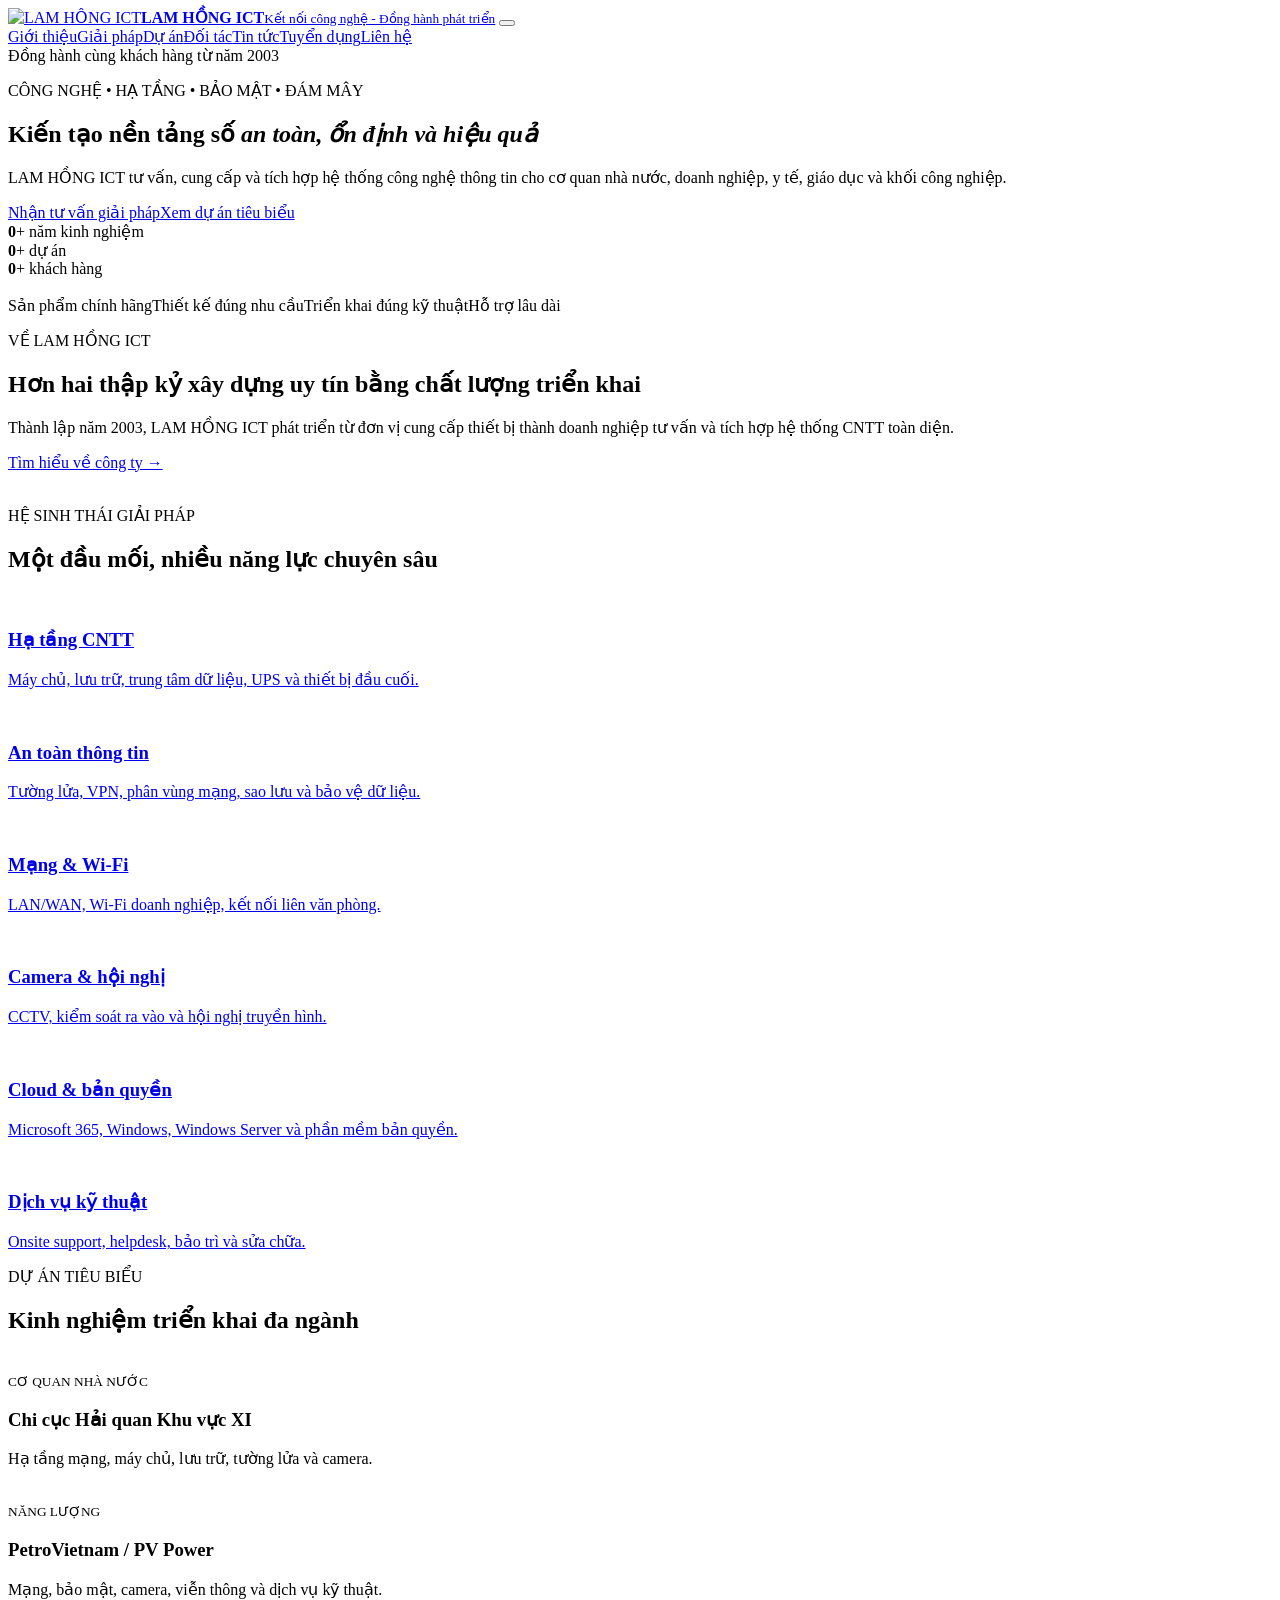
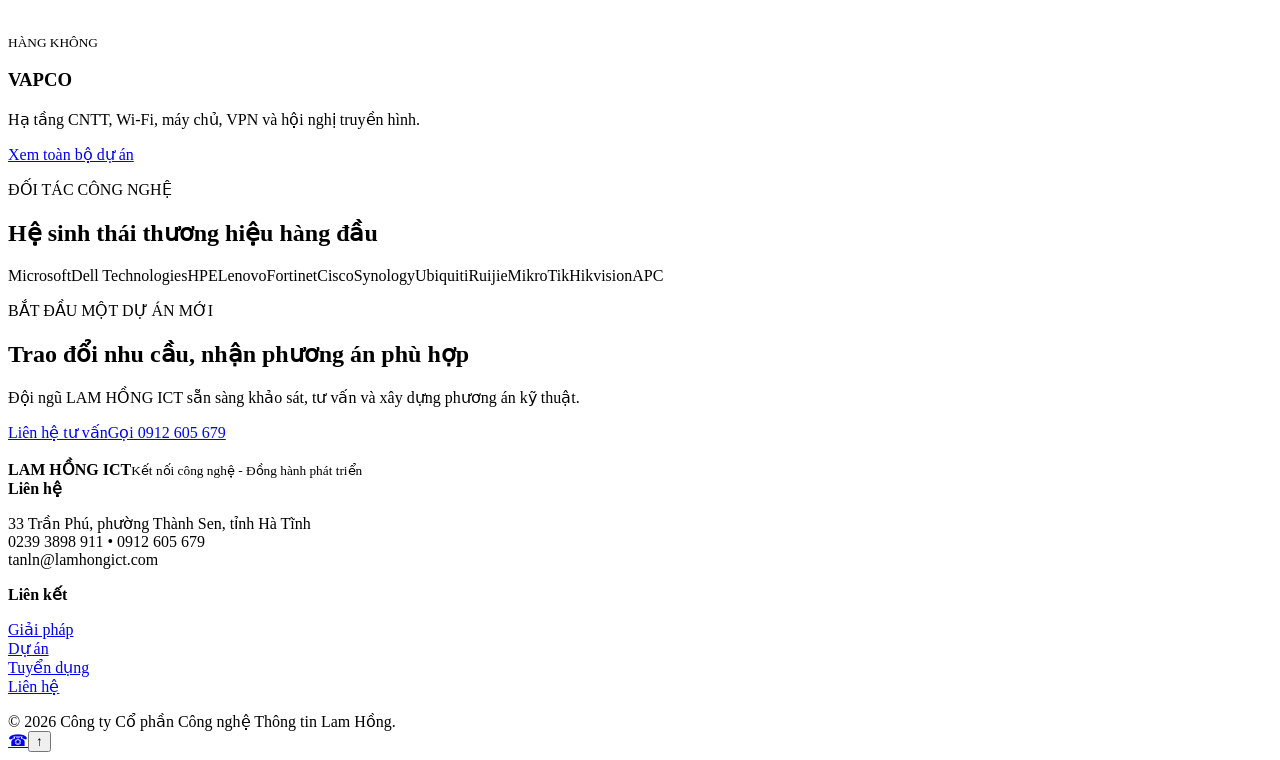
==== commit 27d6a93a: "Add files via upload" ====
--- a/index.html
+++ b/index.html
@@ -1,173 +1,28 @@
-<!doctype html>
-<html lang="vi">
-<head>
-  <meta charset="utf-8">
-  <meta name="viewport" content="width=device-width,initial-scale=1">
-  <meta name="theme-color" content="#062d50">
-  <meta name="description" content="LAM HỒNG ICT - Giải pháp công nghệ thông tin toàn diện.">
-  <link rel="icon" href="logo.jpg">
-  <link rel="stylesheet" href="styles.css">
-  <title>LAM HỒNG ICT</title>
-</head>
-<body>
-<div class="progress"></div>
-<header class="site-header">
-  <div class="container nav-wrap">
-    <a class="brand" href="#top">
-      <img src="logo.jpg" alt="LAM HỒNG ICT">
-      <span><strong>LAM HỒNG ICT</strong><small>Kết nối công nghệ - Đồng hành phát triển</small></span>
-    </a>
-    <button class="nav-toggle" aria-label="Mở menu" aria-expanded="false"><i></i><i></i><i></i></button>
-    <nav class="main-nav">
-      <a href="#gioi-thieu">Giới thiệu</a>
-      <a href="#giai-phap">Giải pháp</a>
-      <a href="#du-an">Dự án</a>
-      <a href="#doi-tac">Đối tác</a>
-      <a href="#dich-vu">Dịch vụ</a>
-      <a class="nav-cta" href="#lien-he">Liên hệ</a>
-    </nav>
-  </div>
-</header>
-
-<main id="top">
-<section class="hero">
-  <div class="container hero-grid">
-    <div class="hero-copy reveal">
-      <span class="pill">Đồng hành cùng khách hàng từ năm 2003</span>
-      <p class="eyebrow">CÔNG NGHỆ • HẠ TẦNG • BẢO MẬT • ĐÁM MÂY</p>
-      <h1>Kiến tạo nền tảng số <em>an toàn, ổn định và hiệu quả</em></h1>
-      <p>LAM HỒNG ICT tư vấn, cung cấp và tích hợp hệ thống CNTT cho cơ quan nhà nước, doanh nghiệp, y tế, giáo dục và khối công nghiệp.</p>
-      <div class="actions">
-        <a class="btn primary" href="#lien-he">Nhận tư vấn giải pháp</a>
-        <a class="btn secondary" href="tel:+84912605679">☎ 0912 605 679</a>
-      </div>
-      <div class="metrics">
-        <article><strong data-count="22">0</strong><span>+ năm kinh nghiệm</span></article>
-        <article><strong data-count="500">0</strong><span>+ dự án triển khai</span></article>
-        <article><strong data-count="100">0</strong><span>+ khách hàng</span></article>
-      </div>
-    </div>
-
-    <div class="tech-visual reveal">
-      <div class="core">
-        <img src="logo.jpg" alt="">
-        <b>Hệ sinh thái giải pháp CNTT</b>
-        <small>Tư vấn • Triển khai • Vận hành • Hỗ trợ</small>
-      </div>
-      <div class="chip c1">Cloud</div>
-      <div class="chip c2">Security</div>
-      <div class="chip c3">Network</div>
-      <div class="chip c4">Data Center</div>
-    </div>
-  </div>
-</section>
-
-<section class="trust">
-  <div class="container"><span>Sản phẩm chính hãng</span><span>Thiết kế đúng nhu cầu</span><span>Triển khai đúng kỹ thuật</span><span>Hỗ trợ lâu dài</span></div>
-</section>
-
-<section class="section" id="gioi-thieu">
-  <div class="container split">
-    <div class="heading reveal">
-      <p class="eyebrow">VỀ LAM HỒNG ICT</p>
-      <h2>Hơn hai thập kỷ xây dựng uy tín bằng chất lượng triển khai</h2>
-      <p>Thành lập năm 2003, LAM HỒNG ICT phát triển từ đơn vị cung cấp thiết bị thành doanh nghiệp tư vấn và tích hợp hệ thống CNTT toàn diện.</p>
-    </div>
-    <div class="values reveal">
-      <article><b>01</b><div><h3>Uy tín</h3><p>Cam kết rõ ràng, minh bạch và có trách nhiệm.</p></div></article>
-      <article><b>02</b><div><h3>Chuyên môn</h3><p>Thiết kế theo hiện trạng, mục tiêu và ngân sách thực tế.</p></div></article>
-      <article><b>03</b><div><h3>Đồng hành</h3><p>Hỗ trợ khách hàng trong toàn bộ vòng đời hệ thống.</p></div></article>
-    </div>
-  </div>
-</section>
-
-<section class="section soft" id="giai-phap">
-  <div class="container">
-    <div class="heading center reveal">
-      <p class="eyebrow">HỆ SINH THÁI GIẢI PHÁP</p>
-      <h2>Một đầu mối, nhiều năng lực chuyên sâu</h2>
-      <p>Từ khảo sát hiện trạng đến thiết kế, cung cấp, tích hợp, nghiệm thu và hỗ trợ vận hành.</p>
-    </div>
-    <div class="cards">
-      <article class="card reveal"><span>▦</span><h3>Hạ tầng CNTT</h3><p>Máy chủ, lưu trữ, Data Center, UPS và thiết bị đầu cuối.</p></article>
-      <article class="card featured reveal"><span>◆</span><h3>An toàn thông tin</h3><p>Firewall, VPN, sao lưu, phân vùng mạng và bảo vệ dữ liệu.</p></article>
-      <article class="card reveal"><span>⌘</span><h3>Mạng & Wi‑Fi</h3><p>LAN/WAN, Wi‑Fi doanh nghiệp và kết nối liên văn phòng.</p></article>
-      <article class="card reveal"><span>◉</span><h3>Camera & hội nghị</h3><p>CCTV, kiểm soát ra vào và hội nghị truyền hình.</p></article>
-      <article class="card reveal"><span>☁</span><h3>Cloud & bản quyền</h3><p>Microsoft 365, Windows, Windows Server và phần mềm bản quyền.</p></article>
-      <article class="card reveal"><span>⚙</span><h3>Dịch vụ kỹ thuật</h3><p>Onsite support, helpdesk, bảo trì và sửa chữa.</p></article>
-    </div>
-  </div>
-</section>
-
-<section class="section projects" id="du-an">
-  <div class="container">
-    <div class="heading reveal">
-      <p class="eyebrow">DỰ ÁN TIÊU BIỂU</p>
-      <h2>Kinh nghiệm triển khai đa ngành</h2>
-    </div>
-    <div class="project-grid">
-      <article class="project large reveal"><div class="visual gov"><b>Government</b></div><div><small>CƠ QUAN NHÀ NƯỚC</small><h3>Chi cục Hải quan Khu vực XI</h3><p>Hạ tầng mạng, máy chủ, lưu trữ, tường lửa và camera.</p></div></article>
-      <article class="project reveal"><div class="visual energy"><b>Energy</b></div><div><small>NĂNG LƯỢNG</small><h3>PetroVietnam / PV Power</h3><p>Mạng, bảo mật, camera và dịch vụ kỹ thuật.</p></div></article>
-      <article class="project reveal"><div class="visual aviation"><b>Aviation</b></div><div><small>HÀNG KHÔNG</small><h3>VAPCO</h3><p>Hạ tầng CNTT, Wi‑Fi, máy chủ, VPN và hội nghị truyền hình.</p></div></article>
-      <article class="project reveal"><div class="visual health"><b>Healthcare</b></div><div><small>Y TẾ</small><h3>Bệnh viện & cơ sở y tế</h3><p>Mạng, máy chủ, camera và thiết bị đầu cuối.</p></div></article>
-      <article class="project reveal"><div class="visual education"><b>Education</b></div><div><small>GIÁO DỤC</small><h3>Khối trường học</h3><p>Wi‑Fi, camera, thiết bị và phòng học thông minh.</p></div></article>
-    </div>
-  </div>
-</section>
-
-<section class="section" id="doi-tac">
-  <div class="container">
-    <div class="heading center reveal"><p class="eyebrow">ĐỐI TÁC CÔNG NGHỆ</p><h2>Hệ sinh thái thương hiệu hàng đầu</h2></div>
-    <div class="partners reveal">
-      <span>Microsoft</span><span>Dell Technologies</span><span>HPE</span><span>Lenovo</span>
-      <span>Fortinet</span><span>Cisco</span><span>Synology</span><span>Ubiquiti</span>
-      <span>Ruijie</span><span>MikroTik</span><span>Hikvision</span><span>APC</span>
-    </div>
-  </div>
-</section>
-
-<section class="section soft" id="dich-vu">
-  <div class="container service-grid">
-    <div class="heading reveal">
-      <p class="eyebrow">DỊCH VỤ KỸ THUẬT</p>
-      <h2>Đồng hành trong toàn bộ vòng đời hệ thống</h2>
-      <p>Hỗ trợ khách hàng vận hành ổn định, xử lý sự cố nhanh và chủ động kế hoạch nâng cấp.</p>
-      <div class="service-list">
-        <article><b>01</b><span><h3>Onsite Support</h3><p>Hỗ trợ trực tiếp tại khách hàng.</p></span></article>
-        <article><b>02</b><span><h3>Helpdesk</h3><p>Tiếp nhận và xử lý yêu cầu kỹ thuật.</p></span></article>
-        <article><b>03</b><span><h3>Bảo trì định kỳ</h3><p>Kiểm tra và phòng ngừa rủi ro.</p></span></article>
-        <article><b>04</b><span><h3>Sửa chữa thiết bị</h3><p>Máy tính, máy in, mạng và camera.</p></span></article>
-      </div>
-    </div>
-    <aside class="promise reveal">
-      <small>CAM KẾT CHẤT LƯỢNG</small>
-      <h3>Uy tín là nền tảng của mọi dự án</h3>
-      <ul><li>Sản phẩm chính hãng</li><li>Đúng kỹ thuật, đúng tiến độ</li><li>Phù hợp nhu cầu và ngân sách</li><li>Hỗ trợ lâu dài sau bàn giao</li></ul>
-    </aside>
-  </div>
-</section>
-
-<section class="contact" id="lien-he">
-  <div class="container contact-grid">
-    <div class="reveal"><p class="eyebrow">LIÊN HỆ LAM HỒNG ICT</p><h2>Trao đổi nhu cầu, nhận phương án phù hợp</h2><p>Đội ngũ LAM HỒNG ICT sẵn sàng khảo sát, tư vấn và xây dựng phương án kỹ thuật.</p></div>
-    <div class="contact-panel reveal">
-      <a href="tel:+84912605679"><span>Hotline</span><b>0912 605 679</b></a>
-      <a href="tel:+842393898911"><span>Điện thoại</span><b>0239 3898 911</b></a>
-      <a href="mailto:tanln@lamhongict.com"><span>Email</span><b>tanln@lamhongict.com</b></a>
-      <div><span>Địa chỉ</span><b>33 Trần Phú, phường Thành Sen, tỉnh Hà Tĩnh</b></div>
-    </div>
-  </div>
-</section>
-</main>
-
-<footer class="footer">
-  <div class="container footer-grid">
-    <div class="brand"><img src="logo.jpg" alt=""><span><strong>LAM HỒNG ICT</strong><small>Kết nối công nghệ - Đồng hành phát triển</small></span></div>
-    <p>© 2026 Công ty Cổ phần Công nghệ Thông tin Lam Hồng.</p>
-  </div>
-</footer>
-<a class="call" href="tel:+84912605679">☎</a>
-<button class="top">↑</button>
-<script src="main.js"></script>
-</body>
-</html>+<!doctype html><html lang="vi"><head><meta charset="utf-8"><meta name="viewport" content="width=device-width,initial-scale=1">
+<meta name="theme-color" content="#062d50"><link rel="icon" href="assets/images/logo.jpg">
+<link rel="stylesheet" href="assets/css/style.css"><title>LAM HỒNG ICT | Giải pháp công nghệ toàn diện</title><meta name="description" content="Tư vấn, cung cấp và tích hợp hệ thống CNTT."></head><body><div class="page-progress"></div><header class="site-header"><div class="container nav-wrap">
+<a class="brand" href="index.html"><img src="assets/images/logo.jpg" alt="LAM HỒNG ICT"><span><strong>LAM HỒNG ICT</strong><small>Kết nối công nghệ - Đồng hành phát triển</small></span></a>
+<button class="nav-toggle" aria-label="Mở menu" aria-expanded="false"><i></i><i></i><i></i></button>
+<nav class="main-nav"><a href="about.html">Giới thiệu</a><a href="solutions.html">Giải pháp</a><a href="projects.html">Dự án</a><a href="partners.html">Đối tác</a><a href="news.html">Tin tức</a><a href="careers.html">Tuyển dụng</a><a class="nav-cta" href="contact.html">Liên hệ</a></nav>
+</div></header><main>
+<section class="hero"><div class="container hero-grid">
+<div class="hero-copy reveal"><span class="pill">Đồng hành cùng khách hàng từ năm 2003</span><p class="eyebrow">CÔNG NGHỆ • HẠ TẦNG • BẢO MẬT • ĐÁM MÂY</p>
+<h1>Kiến tạo nền tảng số <em>an toàn, ổn định và hiệu quả</em></h1>
+<p>LAM HỒNG ICT tư vấn, cung cấp và tích hợp hệ thống công nghệ thông tin cho cơ quan nhà nước, doanh nghiệp, y tế, giáo dục và khối công nghiệp.</p>
+<div class="actions"><a class="btn primary" href="contact.html">Nhận tư vấn giải pháp</a><a class="btn secondary" href="projects.html">Xem dự án tiêu biểu</a></div>
+<div class="metrics"><article><strong data-count="22">0</strong><span>+ năm kinh nghiệm</span></article><article><strong data-count="500">0</strong><span>+ dự án</span></article><article><strong data-count="100">0</strong><span>+ khách hàng</span></article></div>
+</div><div class="hero-image reveal"><img src="assets/images/hero.jpg" alt=""></div></div></section>
+<section class="trust"><div class="container"><span>Sản phẩm chính hãng</span><span>Thiết kế đúng nhu cầu</span><span>Triển khai đúng kỹ thuật</span><span>Hỗ trợ lâu dài</span></div></section>
+<section class="section"><div class="container split"><div class="heading reveal"><p class="eyebrow">VỀ LAM HỒNG ICT</p><h2>Hơn hai thập kỷ xây dựng uy tín bằng chất lượng triển khai</h2><p>Thành lập năm 2003, LAM HỒNG ICT phát triển từ đơn vị cung cấp thiết bị thành doanh nghiệp tư vấn và tích hợp hệ thống CNTT toàn diện.</p><a class="text-link" href="about.html">Tìm hiểu về công ty →</a></div><img class="feature-image reveal" src="assets/images/about.jpg" alt=""></div></section>
+<section class="section soft"><div class="container"><div class="heading center reveal"><p class="eyebrow">HỆ SINH THÁI GIẢI PHÁP</p><h2>Một đầu mối, nhiều năng lực chuyên sâu</h2></div>
+<div class="visual-grid"><a class="visual-card reveal" href="solutions.html"><img src="assets/images/server.jpg" alt=""><div><h3>Hạ tầng CNTT</h3><p>Máy chủ, lưu trữ, trung tâm dữ liệu, UPS và thiết bị đầu cuối.</p></div></a><a class="visual-card reveal" href="solutions.html"><img src="assets/images/security.jpg" alt=""><div><h3>An toàn thông tin</h3><p>Tường lửa, VPN, phân vùng mạng, sao lưu và bảo vệ dữ liệu.</p></div></a><a class="visual-card reveal" href="solutions.html"><img src="assets/images/network.jpg" alt=""><div><h3>Mạng & Wi‑Fi</h3><p>LAN/WAN, Wi‑Fi doanh nghiệp, kết nối liên văn phòng.</p></div></a><a class="visual-card reveal" href="solutions.html"><img src="assets/images/camera.jpg" alt=""><div><h3>Camera & hội nghị</h3><p>CCTV, kiểm soát ra vào và hội nghị truyền hình.</p></div></a><a class="visual-card reveal" href="solutions.html"><img src="assets/images/cloud.jpg" alt=""><div><h3>Cloud & bản quyền</h3><p>Microsoft 365, Windows, Windows Server và phần mềm bản quyền.</p></div></a><a class="visual-card reveal" href="solutions.html"><img src="assets/images/support.jpg" alt=""><div><h3>Dịch vụ kỹ thuật</h3><p>Onsite support, helpdesk, bảo trì và sửa chữa.</p></div></a></div></div></section>
+<section class="section dark"><div class="container"><div class="heading reveal"><p class="eyebrow">DỰ ÁN TIÊU BIỂU</p><h2>Kinh nghiệm triển khai đa ngành</h2></div>
+<div class="project-grid"><article class="project-card reveal"><img src="assets/images/gov.jpg" alt=""><div><small>CƠ QUAN NHÀ NƯỚC</small><h3>Chi cục Hải quan Khu vực XI</h3><p>Hạ tầng mạng, máy chủ, lưu trữ, tường lửa và camera.</p></div></article><article class="project-card reveal"><img src="assets/images/energy.jpg" alt=""><div><small>NĂNG LƯỢNG</small><h3>PetroVietnam / PV Power</h3><p>Mạng, bảo mật, camera, viễn thông và dịch vụ kỹ thuật.</p></div></article><article class="project-card reveal"><img src="assets/images/aviation.jpg" alt=""><div><small>HÀNG KHÔNG</small><h3>VAPCO</h3><p>Hạ tầng CNTT, Wi‑Fi, máy chủ, VPN và hội nghị truyền hình.</p></div></article></div>
+<div class="center"><a class="btn light" href="projects.html">Xem toàn bộ dự án</a></div></div></section>
+<section class="section"><div class="container"><div class="heading center reveal"><p class="eyebrow">ĐỐI TÁC CÔNG NGHỆ</p><h2>Hệ sinh thái thương hiệu hàng đầu</h2></div><div class="partners reveal"><span>Microsoft</span><span>Dell Technologies</span><span>HPE</span><span>Lenovo</span><span>Fortinet</span><span>Cisco</span><span>Synology</span><span>Ubiquiti</span><span>Ruijie</span><span>MikroTik</span><span>Hikvision</span><span>APC</span></div></div></section>
+<section class="cta"><div class="container cta-grid"><div><p class="eyebrow">BẮT ĐẦU MỘT DỰ ÁN MỚI</p><h2>Trao đổi nhu cầu, nhận phương án phù hợp</h2><p>Đội ngũ LAM HỒNG ICT sẵn sàng khảo sát, tư vấn và xây dựng phương án kỹ thuật.</p></div><div class="actions"><a class="btn light" href="contact.html">Liên hệ tư vấn</a><a class="btn outline" href="tel:+84912605679">Gọi 0912 605 679</a></div></div></section></main><footer class="site-footer"><div class="container footer-grid">
+<div class="footer-brand"><img src="assets/images/logo.jpg" alt=""><div><strong>LAM HỒNG ICT</strong><small>Kết nối công nghệ - Đồng hành phát triển</small></div></div>
+<div><strong>Liên hệ</strong><p>33 Trần Phú, phường Thành Sen, tỉnh Hà Tĩnh<br>0239 3898 911 • 0912 605 679<br>tanln@lamhongict.com</p></div>
+<div><strong>Liên kết</strong><p><a href="solutions.html">Giải pháp</a><br><a href="projects.html">Dự án</a><br><a href="careers.html">Tuyển dụng</a><br><a href="contact.html">Liên hệ</a></p></div>
+</div><div class="container copyright">© 2026 Công ty Cổ phần Công nghệ Thông tin Lam Hồng.</div></footer>
+<a class="floating-call" href="tel:+84912605679">☎</a><button class="back-top">↑</button><script src="assets/js/main.js"></script></body></html>
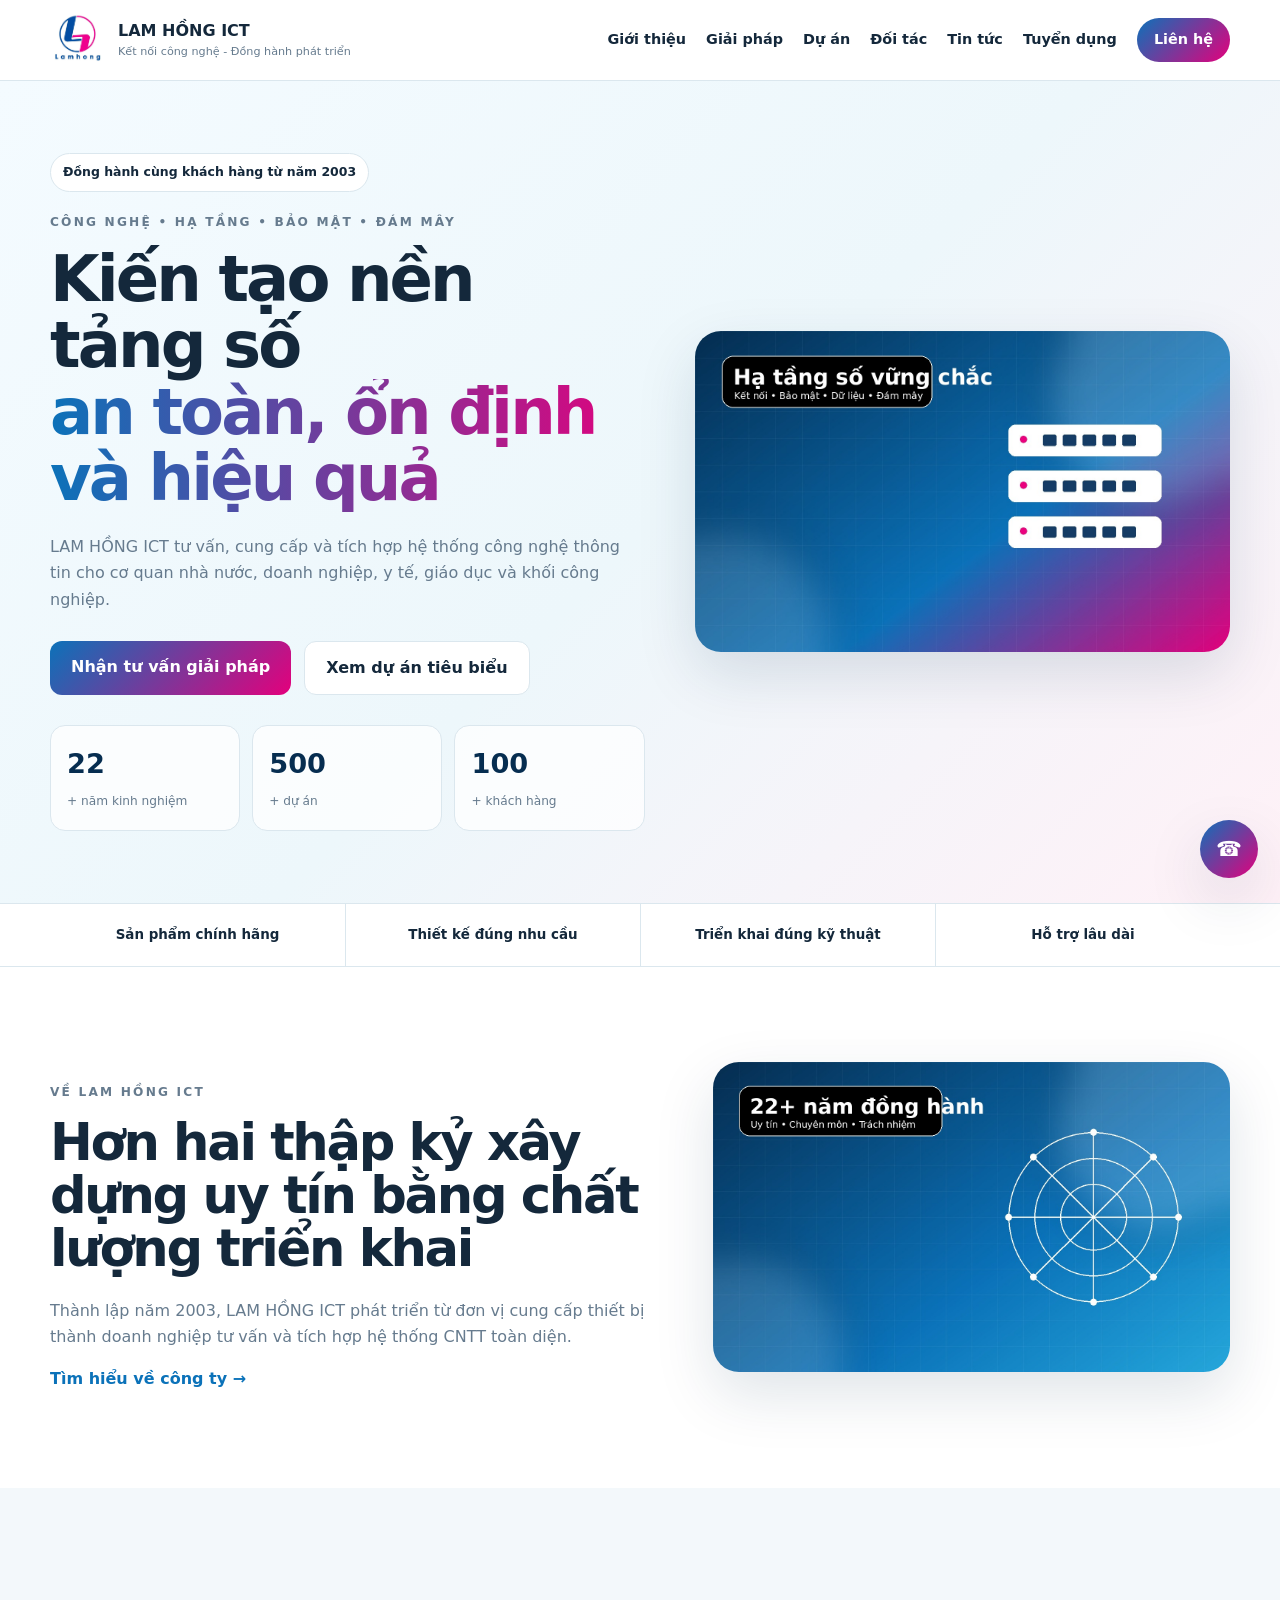
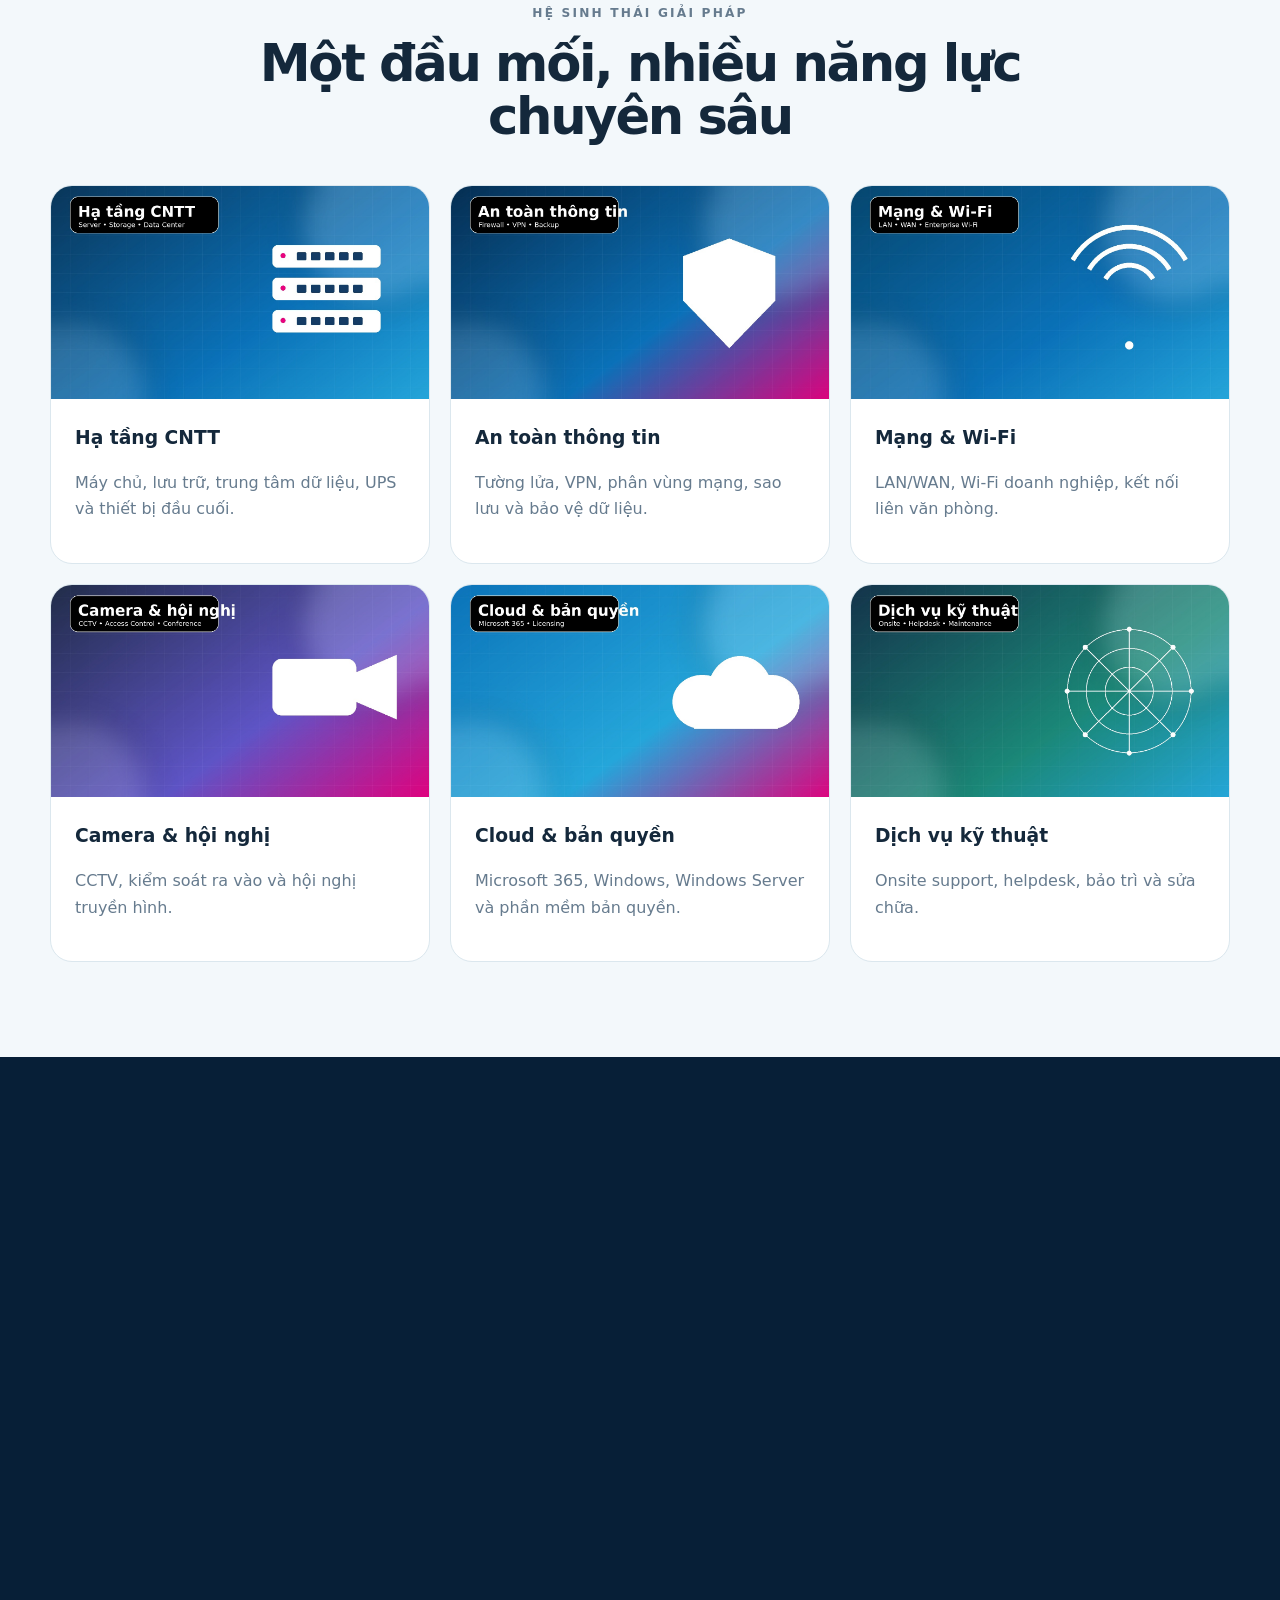
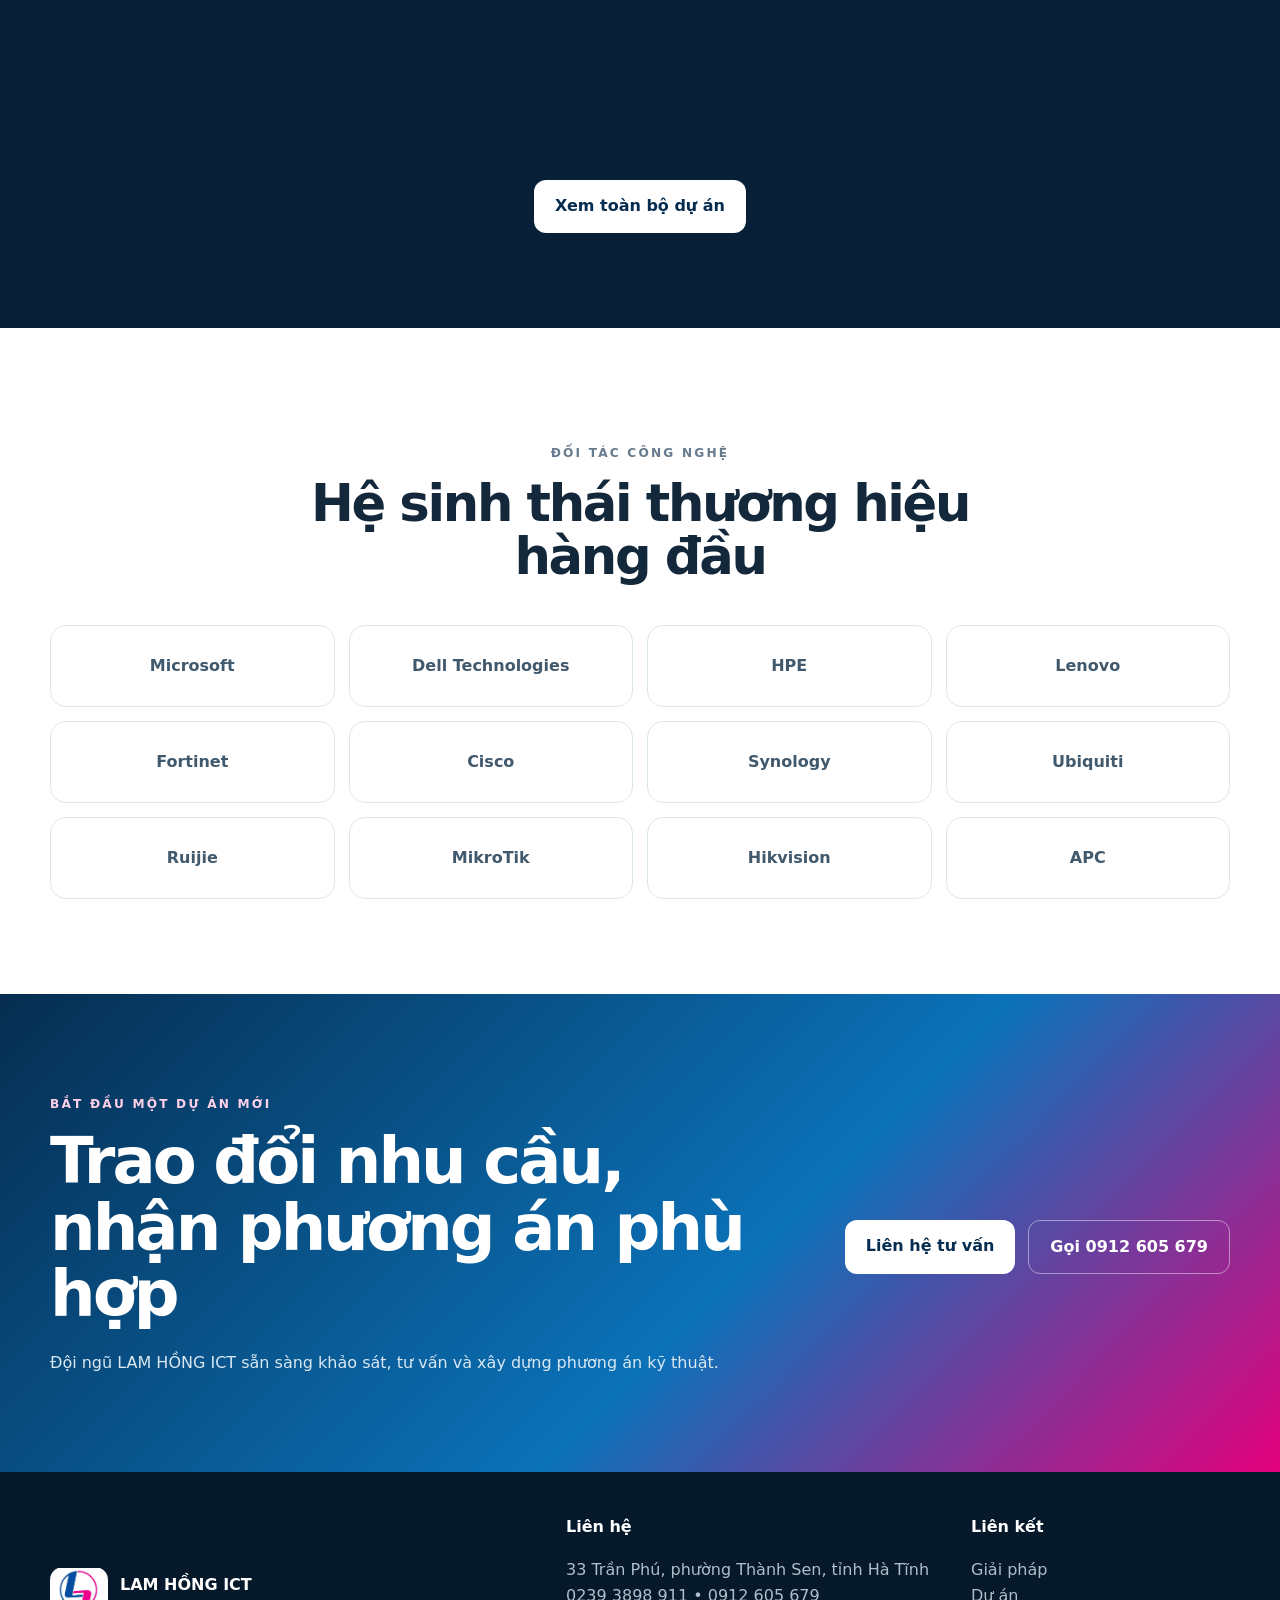
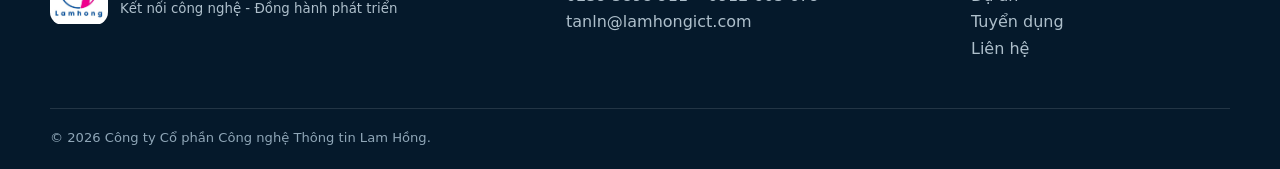
==== commit a6ef150c: "Add files via upload" ====
--- a/index.html
+++ b/index.html
@@ -1,7 +1,7 @@
 <!doctype html><html lang="vi"><head><meta charset="utf-8"><meta name="viewport" content="width=device-width,initial-scale=1">
-<meta name="theme-color" content="#062d50"><link rel="icon" href="assets/images/logo.jpg">
-<link rel="stylesheet" href="assets/css/style.css"><title>LAM HỒNG ICT | Giải pháp công nghệ toàn diện</title><meta name="description" content="Tư vấn, cung cấp và tích hợp hệ thống CNTT."></head><body><div class="page-progress"></div><header class="site-header"><div class="container nav-wrap">
-<a class="brand" href="index.html"><img src="assets/images/logo.jpg" alt="LAM HỒNG ICT"><span><strong>LAM HỒNG ICT</strong><small>Kết nối công nghệ - Đồng hành phát triển</small></span></a>
+<meta name="theme-color" content="#062d50"><link rel="icon" href="logo.jpg">
+<link rel="stylesheet" href="style.css"><title>LAM HỒNG ICT | Giải pháp công nghệ toàn diện</title><meta name="description" content="Tư vấn, cung cấp và tích hợp hệ thống CNTT."></head><body><div class="page-progress"></div><header class="site-header"><div class="container nav-wrap">
+<a class="brand" href="index.html"><img src="logo.jpg" alt="LAM HỒNG ICT"><span><strong>LAM HỒNG ICT</strong><small>Kết nối công nghệ - Đồng hành phát triển</small></span></a>
 <button class="nav-toggle" aria-label="Mở menu" aria-expanded="false"><i></i><i></i><i></i></button>
 <nav class="main-nav"><a href="about.html">Giới thiệu</a><a href="solutions.html">Giải pháp</a><a href="projects.html">Dự án</a><a href="partners.html">Đối tác</a><a href="news.html">Tin tức</a><a href="careers.html">Tuyển dụng</a><a class="nav-cta" href="contact.html">Liên hệ</a></nav>
 </div></header><main>
@@ -11,18 +11,18 @@
 <p>LAM HỒNG ICT tư vấn, cung cấp và tích hợp hệ thống công nghệ thông tin cho cơ quan nhà nước, doanh nghiệp, y tế, giáo dục và khối công nghiệp.</p>
 <div class="actions"><a class="btn primary" href="contact.html">Nhận tư vấn giải pháp</a><a class="btn secondary" href="projects.html">Xem dự án tiêu biểu</a></div>
 <div class="metrics"><article><strong data-count="22">0</strong><span>+ năm kinh nghiệm</span></article><article><strong data-count="500">0</strong><span>+ dự án</span></article><article><strong data-count="100">0</strong><span>+ khách hàng</span></article></div>
-</div><div class="hero-image reveal"><img src="assets/images/hero.jpg" alt=""></div></div></section>
+</div><div class="hero-image reveal"><img src="hero.jpg" alt=""></div></div></section>
 <section class="trust"><div class="container"><span>Sản phẩm chính hãng</span><span>Thiết kế đúng nhu cầu</span><span>Triển khai đúng kỹ thuật</span><span>Hỗ trợ lâu dài</span></div></section>
-<section class="section"><div class="container split"><div class="heading reveal"><p class="eyebrow">VỀ LAM HỒNG ICT</p><h2>Hơn hai thập kỷ xây dựng uy tín bằng chất lượng triển khai</h2><p>Thành lập năm 2003, LAM HỒNG ICT phát triển từ đơn vị cung cấp thiết bị thành doanh nghiệp tư vấn và tích hợp hệ thống CNTT toàn diện.</p><a class="text-link" href="about.html">Tìm hiểu về công ty →</a></div><img class="feature-image reveal" src="assets/images/about.jpg" alt=""></div></section>
+<section class="section"><div class="container split"><div class="heading reveal"><p class="eyebrow">VỀ LAM HỒNG ICT</p><h2>Hơn hai thập kỷ xây dựng uy tín bằng chất lượng triển khai</h2><p>Thành lập năm 2003, LAM HỒNG ICT phát triển từ đơn vị cung cấp thiết bị thành doanh nghiệp tư vấn và tích hợp hệ thống CNTT toàn diện.</p><a class="text-link" href="about.html">Tìm hiểu về công ty →</a></div><img class="feature-image reveal" src="about.jpg" alt=""></div></section>
 <section class="section soft"><div class="container"><div class="heading center reveal"><p class="eyebrow">HỆ SINH THÁI GIẢI PHÁP</p><h2>Một đầu mối, nhiều năng lực chuyên sâu</h2></div>
-<div class="visual-grid"><a class="visual-card reveal" href="solutions.html"><img src="assets/images/server.jpg" alt=""><div><h3>Hạ tầng CNTT</h3><p>Máy chủ, lưu trữ, trung tâm dữ liệu, UPS và thiết bị đầu cuối.</p></div></a><a class="visual-card reveal" href="solutions.html"><img src="assets/images/security.jpg" alt=""><div><h3>An toàn thông tin</h3><p>Tường lửa, VPN, phân vùng mạng, sao lưu và bảo vệ dữ liệu.</p></div></a><a class="visual-card reveal" href="solutions.html"><img src="assets/images/network.jpg" alt=""><div><h3>Mạng & Wi‑Fi</h3><p>LAN/WAN, Wi‑Fi doanh nghiệp, kết nối liên văn phòng.</p></div></a><a class="visual-card reveal" href="solutions.html"><img src="assets/images/camera.jpg" alt=""><div><h3>Camera & hội nghị</h3><p>CCTV, kiểm soát ra vào và hội nghị truyền hình.</p></div></a><a class="visual-card reveal" href="solutions.html"><img src="assets/images/cloud.jpg" alt=""><div><h3>Cloud & bản quyền</h3><p>Microsoft 365, Windows, Windows Server và phần mềm bản quyền.</p></div></a><a class="visual-card reveal" href="solutions.html"><img src="assets/images/support.jpg" alt=""><div><h3>Dịch vụ kỹ thuật</h3><p>Onsite support, helpdesk, bảo trì và sửa chữa.</p></div></a></div></div></section>
+<div class="visual-grid"><a class="visual-card reveal" href="solutions.html"><img src="server.jpg" alt=""><div><h3>Hạ tầng CNTT</h3><p>Máy chủ, lưu trữ, trung tâm dữ liệu, UPS và thiết bị đầu cuối.</p></div></a><a class="visual-card reveal" href="solutions.html"><img src="security.jpg" alt=""><div><h3>An toàn thông tin</h3><p>Tường lửa, VPN, phân vùng mạng, sao lưu và bảo vệ dữ liệu.</p></div></a><a class="visual-card reveal" href="solutions.html"><img src="network.jpg" alt=""><div><h3>Mạng & Wi‑Fi</h3><p>LAN/WAN, Wi‑Fi doanh nghiệp, kết nối liên văn phòng.</p></div></a><a class="visual-card reveal" href="solutions.html"><img src="camera.jpg" alt=""><div><h3>Camera & hội nghị</h3><p>CCTV, kiểm soát ra vào và hội nghị truyền hình.</p></div></a><a class="visual-card reveal" href="solutions.html"><img src="cloud.jpg" alt=""><div><h3>Cloud & bản quyền</h3><p>Microsoft 365, Windows, Windows Server và phần mềm bản quyền.</p></div></a><a class="visual-card reveal" href="solutions.html"><img src="support.jpg" alt=""><div><h3>Dịch vụ kỹ thuật</h3><p>Onsite support, helpdesk, bảo trì và sửa chữa.</p></div></a></div></div></section>
 <section class="section dark"><div class="container"><div class="heading reveal"><p class="eyebrow">DỰ ÁN TIÊU BIỂU</p><h2>Kinh nghiệm triển khai đa ngành</h2></div>
-<div class="project-grid"><article class="project-card reveal"><img src="assets/images/gov.jpg" alt=""><div><small>CƠ QUAN NHÀ NƯỚC</small><h3>Chi cục Hải quan Khu vực XI</h3><p>Hạ tầng mạng, máy chủ, lưu trữ, tường lửa và camera.</p></div></article><article class="project-card reveal"><img src="assets/images/energy.jpg" alt=""><div><small>NĂNG LƯỢNG</small><h3>PetroVietnam / PV Power</h3><p>Mạng, bảo mật, camera, viễn thông và dịch vụ kỹ thuật.</p></div></article><article class="project-card reveal"><img src="assets/images/aviation.jpg" alt=""><div><small>HÀNG KHÔNG</small><h3>VAPCO</h3><p>Hạ tầng CNTT, Wi‑Fi, máy chủ, VPN và hội nghị truyền hình.</p></div></article></div>
+<div class="project-grid"><article class="project-card reveal"><img src="gov.jpg" alt=""><div><small>CƠ QUAN NHÀ NƯỚC</small><h3>Chi cục Hải quan Khu vực XI</h3><p>Hạ tầng mạng, máy chủ, lưu trữ, tường lửa và camera.</p></div></article><article class="project-card reveal"><img src="energy.jpg" alt=""><div><small>NĂNG LƯỢNG</small><h3>PetroVietnam / PV Power</h3><p>Mạng, bảo mật, camera, viễn thông và dịch vụ kỹ thuật.</p></div></article><article class="project-card reveal"><img src="aviation.jpg" alt=""><div><small>HÀNG KHÔNG</small><h3>VAPCO</h3><p>Hạ tầng CNTT, Wi‑Fi, máy chủ, VPN và hội nghị truyền hình.</p></div></article></div>
 <div class="center"><a class="btn light" href="projects.html">Xem toàn bộ dự án</a></div></div></section>
 <section class="section"><div class="container"><div class="heading center reveal"><p class="eyebrow">ĐỐI TÁC CÔNG NGHỆ</p><h2>Hệ sinh thái thương hiệu hàng đầu</h2></div><div class="partners reveal"><span>Microsoft</span><span>Dell Technologies</span><span>HPE</span><span>Lenovo</span><span>Fortinet</span><span>Cisco</span><span>Synology</span><span>Ubiquiti</span><span>Ruijie</span><span>MikroTik</span><span>Hikvision</span><span>APC</span></div></div></section>
 <section class="cta"><div class="container cta-grid"><div><p class="eyebrow">BẮT ĐẦU MỘT DỰ ÁN MỚI</p><h2>Trao đổi nhu cầu, nhận phương án phù hợp</h2><p>Đội ngũ LAM HỒNG ICT sẵn sàng khảo sát, tư vấn và xây dựng phương án kỹ thuật.</p></div><div class="actions"><a class="btn light" href="contact.html">Liên hệ tư vấn</a><a class="btn outline" href="tel:+84912605679">Gọi 0912 605 679</a></div></div></section></main><footer class="site-footer"><div class="container footer-grid">
-<div class="footer-brand"><img src="assets/images/logo.jpg" alt=""><div><strong>LAM HỒNG ICT</strong><small>Kết nối công nghệ - Đồng hành phát triển</small></div></div>
+<div class="footer-brand"><img src="logo.jpg" alt=""><div><strong>LAM HỒNG ICT</strong><small>Kết nối công nghệ - Đồng hành phát triển</small></div></div>
 <div><strong>Liên hệ</strong><p>33 Trần Phú, phường Thành Sen, tỉnh Hà Tĩnh<br>0239 3898 911 • 0912 605 679<br>tanln@lamhongict.com</p></div>
 <div><strong>Liên kết</strong><p><a href="solutions.html">Giải pháp</a><br><a href="projects.html">Dự án</a><br><a href="careers.html">Tuyển dụng</a><br><a href="contact.html">Liên hệ</a></p></div>
 </div><div class="container copyright">© 2026 Công ty Cổ phần Công nghệ Thông tin Lam Hồng.</div></footer>
-<a class="floating-call" href="tel:+84912605679">☎</a><button class="back-top">↑</button><script src="assets/js/main.js"></script></body></html>+<a class="floating-call" href="tel:+84912605679">☎</a><button class="back-top">↑</button><script src="main.js"></script></body></html>
--- a/style.css
+++ b/style.css
@@ -0,0 +1,15 @@
+:root{--navy:#062d50;--blue:#0b72b9;--pink:#e4007c;--ink:#14283b;--muted:#667b8e;--line:#dbe7ee;--soft:#f3f8fb;--shadow:0 22px 60px rgba(6,45,80,.13)}
+*{box-sizing:border-box}html{scroll-behavior:smooth}body{margin:0;font-family:Inter,system-ui,-apple-system,"Segoe UI",sans-serif;color:var(--ink);line-height:1.65;overflow-x:hidden}a{text-decoration:none;color:inherit}.container{width:min(1180px,calc(100% - 40px));margin:auto}.page-progress{position:fixed;top:0;left:0;height:3px;width:0;background:linear-gradient(90deg,var(--blue),var(--pink));z-index:999}
+.site-header{position:sticky;top:0;z-index:99;background:rgba(255,255,255,.94);backdrop-filter:blur(16px);border-bottom:1px solid var(--line)}.site-header.scrolled{box-shadow:0 10px 30px rgba(6,45,80,.08)}.nav-wrap{min-height:80px;display:flex;align-items:center;justify-content:space-between;gap:24px}.brand{display:flex;align-items:center;gap:12px}.brand img{width:56px;height:56px;object-fit:contain;border-radius:13px}.brand span{display:flex;flex-direction:column;line-height:1.18}.brand small{font-size:.7rem;color:var(--muted);margin-top:4px}.main-nav{display:flex;gap:20px;align-items:center;font-weight:700;font-size:.9rem}.nav-cta{padding:10px 17px;color:#fff;border-radius:999px;background:linear-gradient(135deg,var(--blue),var(--pink))}.nav-toggle{display:none;border:0;background:none}.nav-toggle i{display:block;width:24px;height:2px;background:var(--ink);margin:5px}
+.hero{background:linear-gradient(135deg,#f4fbff,#edf7fb 52%,#fff1f7);padding:72px 0}.hero-grid{display:grid;grid-template-columns:1fr .9fr;align-items:center;gap:50px}.pill{display:inline-block;padding:8px 12px;border-radius:999px;background:#fff;border:1px solid var(--line);font-size:.78rem;font-weight:750}.eyebrow{font-size:.76rem;letter-spacing:.18em;font-weight:850;color:var(--blue);margin:20px 0 14px}.hero h1,.heading h2,.page-hero h1,.cta h2{font-size:clamp(2.45rem,5vw,5rem);line-height:1.04;letter-spacing:-.045em;margin:0 0 22px}.hero h1 em{font-style:normal;display:block;background:linear-gradient(90deg,var(--blue),var(--pink));-webkit-background-clip:text;color:transparent}.hero-copy>p,.heading>p,.page-hero p{color:var(--muted)}.hero-image img,.feature-image,.page-hero img{width:100%;display:block;border-radius:26px;box-shadow:var(--shadow)}.actions{display:flex;gap:13px;flex-wrap:wrap;margin-top:28px}.btn{display:inline-flex;padding:13px 21px;border-radius:12px;font-weight:780}.primary{background:linear-gradient(135deg,var(--blue),var(--pink));color:#fff}.secondary{background:#fff;border:1px solid var(--line)}.light{background:#fff;color:var(--navy)}.outline{border:1px solid rgba(255,255,255,.45);color:#fff}.metrics{display:grid;grid-template-columns:repeat(3,1fr);gap:12px;margin-top:30px}.metrics article{padding:16px;background:rgba(255,255,255,.75);border:1px solid var(--line);border-radius:15px}.metrics strong{font-size:1.7rem;color:var(--navy);display:block}.metrics span{font-size:.76rem;color:var(--muted)}
+.trust{border-top:1px solid var(--line);border-bottom:1px solid var(--line)}.trust .container{display:grid;grid-template-columns:repeat(4,1fr);text-align:center}.trust span{padding:20px 10px;font-size:.84rem;font-weight:750}.trust span+span{border-left:1px solid var(--line)}
+.section{padding:95px 0}.soft{background:var(--soft)}.dark{background:#071f37;color:#fff}.heading{max-width:780px}.heading.center{text-align:center;margin:0 auto 42px}.heading h2{font-size:clamp(2rem,4vw,3.6rem)}.dark .heading p{color:#bdd0de}.split,.prose-grid,.contact-grid{display:grid;grid-template-columns:1fr .85fr;gap:55px;align-items:start}.text-link{color:var(--blue);font-weight:800}.facts{display:grid;grid-template-columns:1fr 1fr;gap:15px}.facts article{padding:25px;background:var(--soft);border-radius:18px}.facts strong{font-size:2rem;color:var(--blue);display:block}
+.visual-grid{display:grid;grid-template-columns:repeat(3,1fr);gap:20px}.visual-card{background:#fff;border:1px solid var(--line);border-radius:22px;overflow:hidden;transition:.25s}.visual-card:hover{transform:translateY(-6px);box-shadow:var(--shadow)}.visual-card img{width:100%;aspect-ratio:16/9;object-fit:cover;display:block}.visual-card>div{padding:24px}.visual-card h3{margin:0 0 8px}.visual-card p{color:var(--muted)}.visual-card ul{padding-left:18px;color:var(--muted)}
+.project-grid{display:grid;grid-template-columns:repeat(3,1fr);gap:20px}.project-card{background:rgba(255,255,255,.07);border:1px solid rgba(255,255,255,.12);border-radius:22px;overflow:hidden}.project-card img{width:100%;aspect-ratio:16/9;object-fit:cover;display:block}.project-card>div{padding:25px}.project-card small{color:#ff9bd0;font-weight:850}.project-card h3{margin:9px 0}.project-card p{color:#c7d6e1}.center{text-align:center;margin-top:30px}
+.partners{display:grid;grid-template-columns:repeat(4,1fr);gap:14px}.partners span{height:82px;border:1px solid var(--line);border-radius:16px;display:grid;place-items:center;text-align:center;font-weight:800;color:#41596d}.partners-large{grid-template-columns:repeat(5,1fr)}
+.cta{padding:80px 0;background:linear-gradient(135deg,var(--navy),var(--blue) 58%,var(--pink));color:#fff}.cta-grid{display:grid;grid-template-columns:1fr auto;align-items:center;gap:40px}.cta p{color:#d9e8f2}.cta .eyebrow{color:#ffd1e8}
+.page-hero{padding:78px 0;background:linear-gradient(135deg,#f4fbff,#fff0f7)}.page-hero-grid{display:grid;grid-template-columns:1fr .75fr;gap:45px;align-items:center}.page-hero h1{font-size:clamp(2.5rem,5vw,4.6rem)}
+.news-grid{display:grid;grid-template-columns:repeat(3,1fr);gap:20px}.news-grid article{border:1px solid var(--line);border-radius:20px;overflow:hidden}.news-grid img{width:100%;aspect-ratio:16/9;object-fit:cover}.news-grid article>div{padding:24px}.news-grid span{color:var(--pink);font-weight:850;font-size:.72rem}.contact-box,.contact-form{padding:28px;background:var(--soft);border-radius:22px}.contact-form label{display:block;font-weight:700;margin-bottom:16px}.contact-form input,.contact-form textarea{width:100%;margin-top:7px;padding:13px;border:1px solid var(--line);border-radius:10px;font:inherit}
+.site-footer{background:#05192b;color:#fff;padding:42px 0 20px}.footer-grid{display:grid;grid-template-columns:1.3fr 1fr .7fr;gap:35px}.footer-brand{display:flex;gap:12px;align-items:center}.footer-brand img{width:58px;height:58px;object-fit:contain;border-radius:13px}.footer-brand div{display:flex;flex-direction:column}.site-footer p,.site-footer small{color:#aebfcb}.copyright{border-top:1px solid rgba(255,255,255,.12);padding-top:18px;margin-top:30px;color:#8fa6b7;font-size:.82rem}.floating-call{position:fixed;right:22px;bottom:22px;width:58px;height:58px;border-radius:50%;display:grid;place-items:center;background:linear-gradient(135deg,var(--blue),var(--pink));color:#fff;font-size:1.3rem;box-shadow:var(--shadow)}.back-top{position:fixed;right:22px;bottom:92px;width:43px;height:43px;border-radius:50%;border:1px solid var(--line);background:#fff;opacity:0;pointer-events:none}.back-top.show{opacity:1;pointer-events:auto}.reveal{opacity:0;transform:translateY(22px);transition:.65s}.reveal.visible{opacity:1;transform:none}
+@media(max-width:1000px){.main-nav{display:none;position:absolute;top:80px;left:20px;right:20px;flex-direction:column;align-items:stretch;background:#fff;padding:18px;border-radius:16px;box-shadow:var(--shadow)}.main-nav.open{display:flex}.nav-toggle{display:block}.hero-grid,.split,.prose-grid,.contact-grid,.cta-grid,.page-hero-grid{grid-template-columns:1fr}.visual-grid,.project-grid{grid-template-columns:repeat(2,1fr)}.partners,.partners-large{grid-template-columns:repeat(3,1fr)}}
+@media(max-width:650px){.container{width:min(100% - 28px,1180px)}.brand small{display:none}.hero{padding:55px 0}.hero h1{font-size:2.6rem}.metrics,.visual-grid,.project-grid,.news-grid{grid-template-columns:1fr}.partners,.partners-large{grid-template-columns:repeat(2,1fr)}.footer-grid{grid-template-columns:1fr}.trust .container{grid-template-columns:1fr 1fr}.trust span+span{border-left:0}.section{padding:72px 0}}
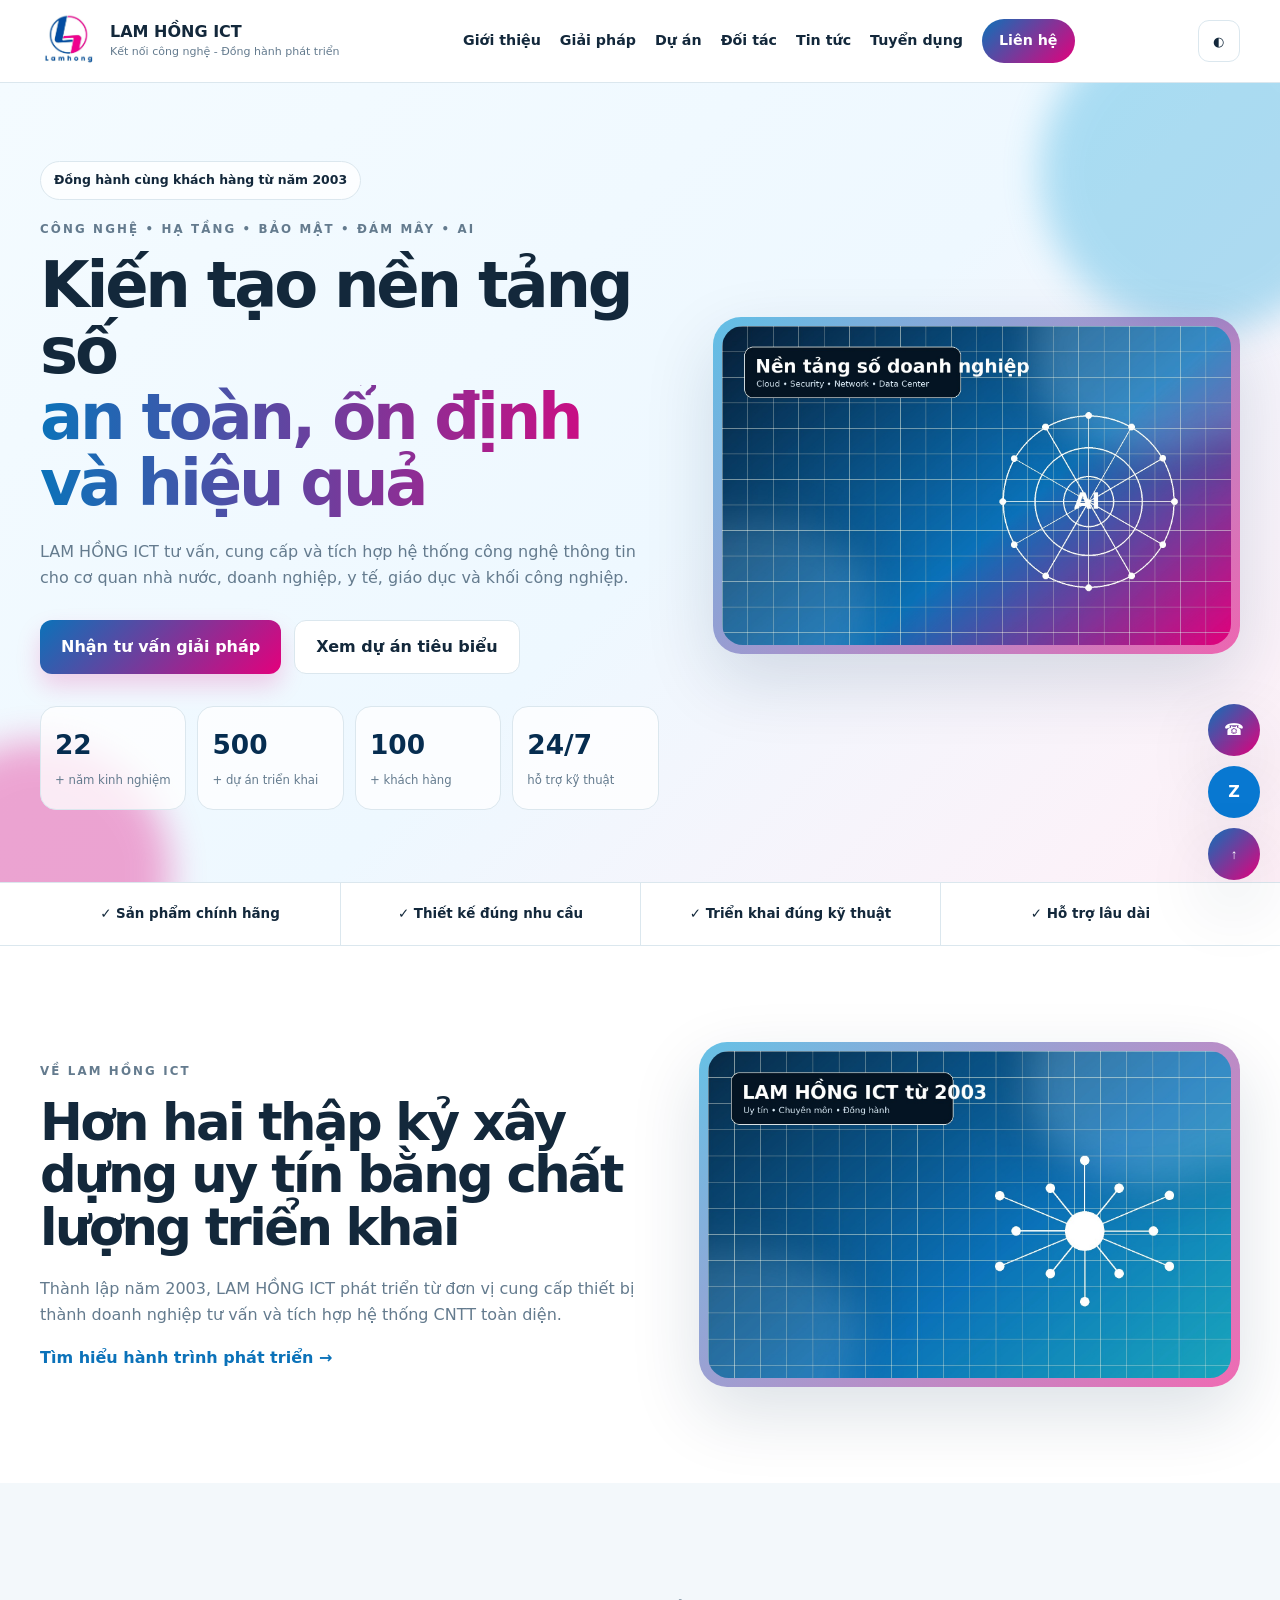
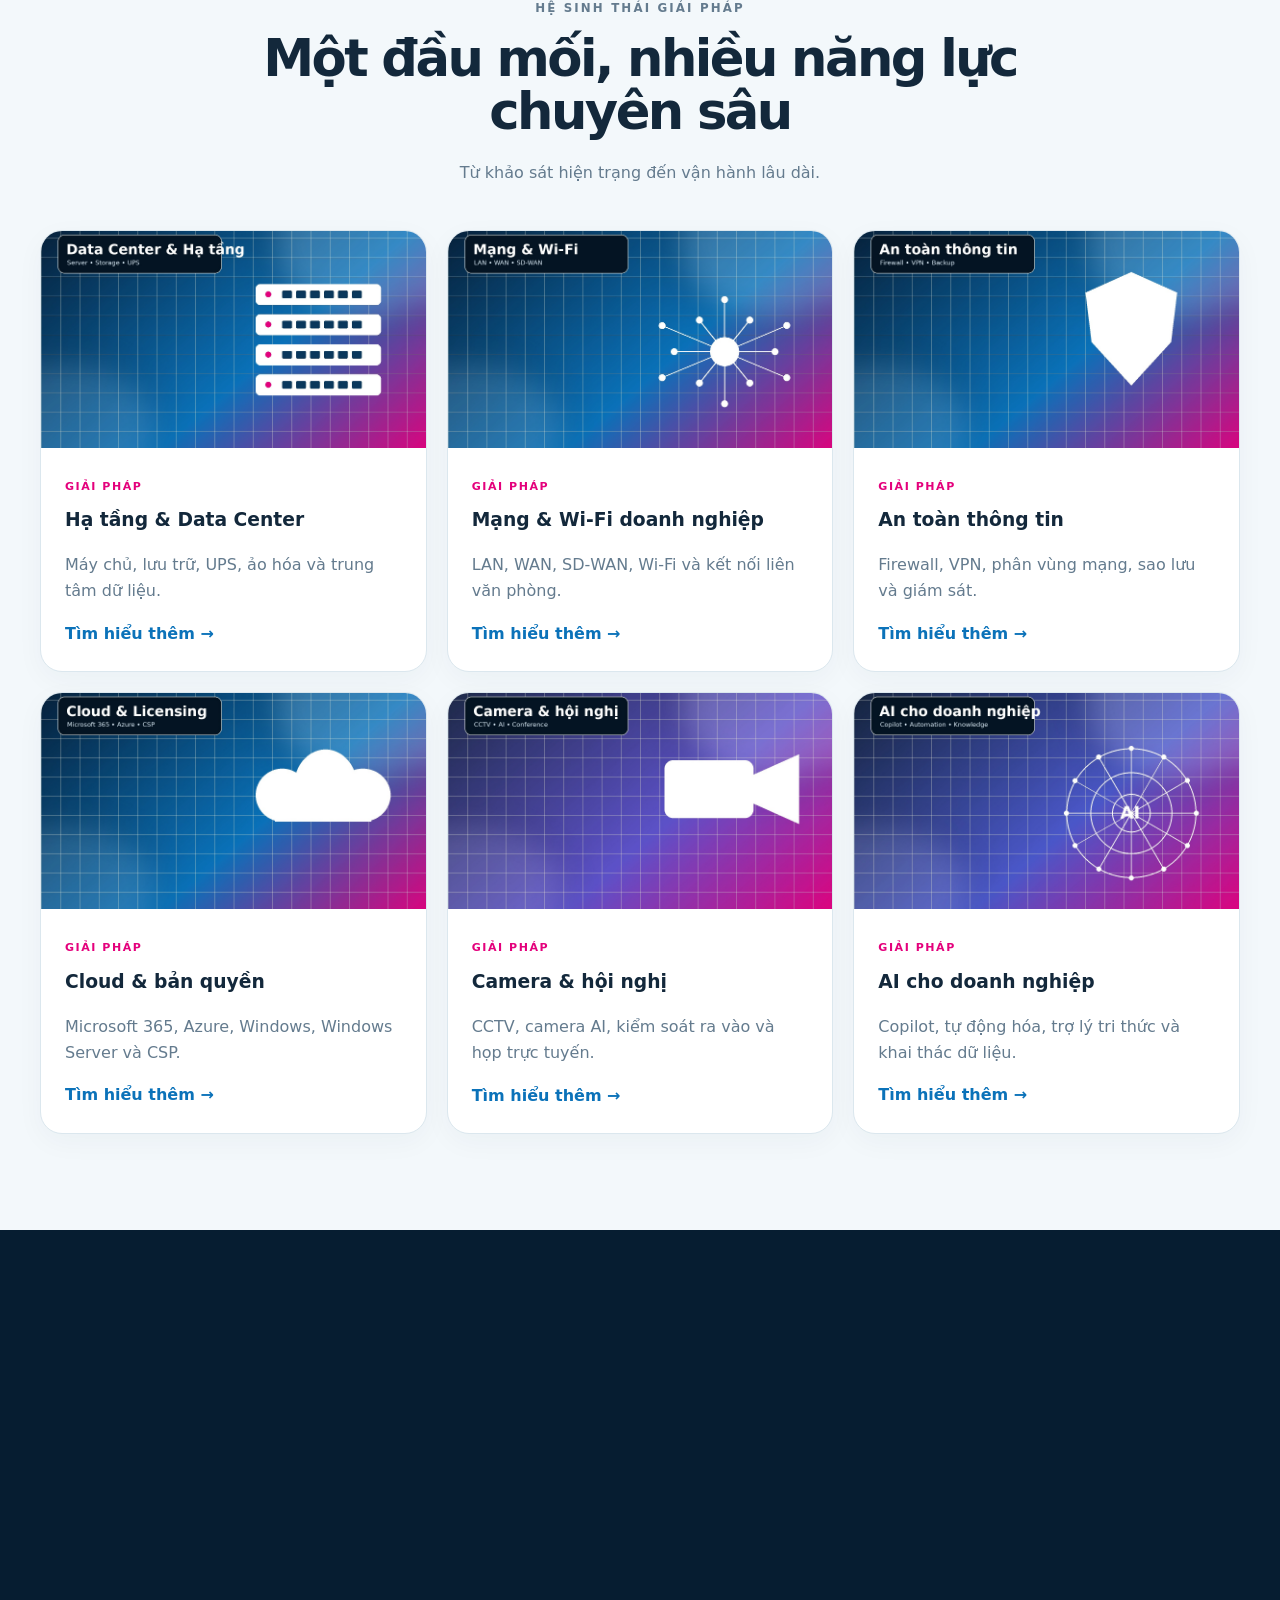
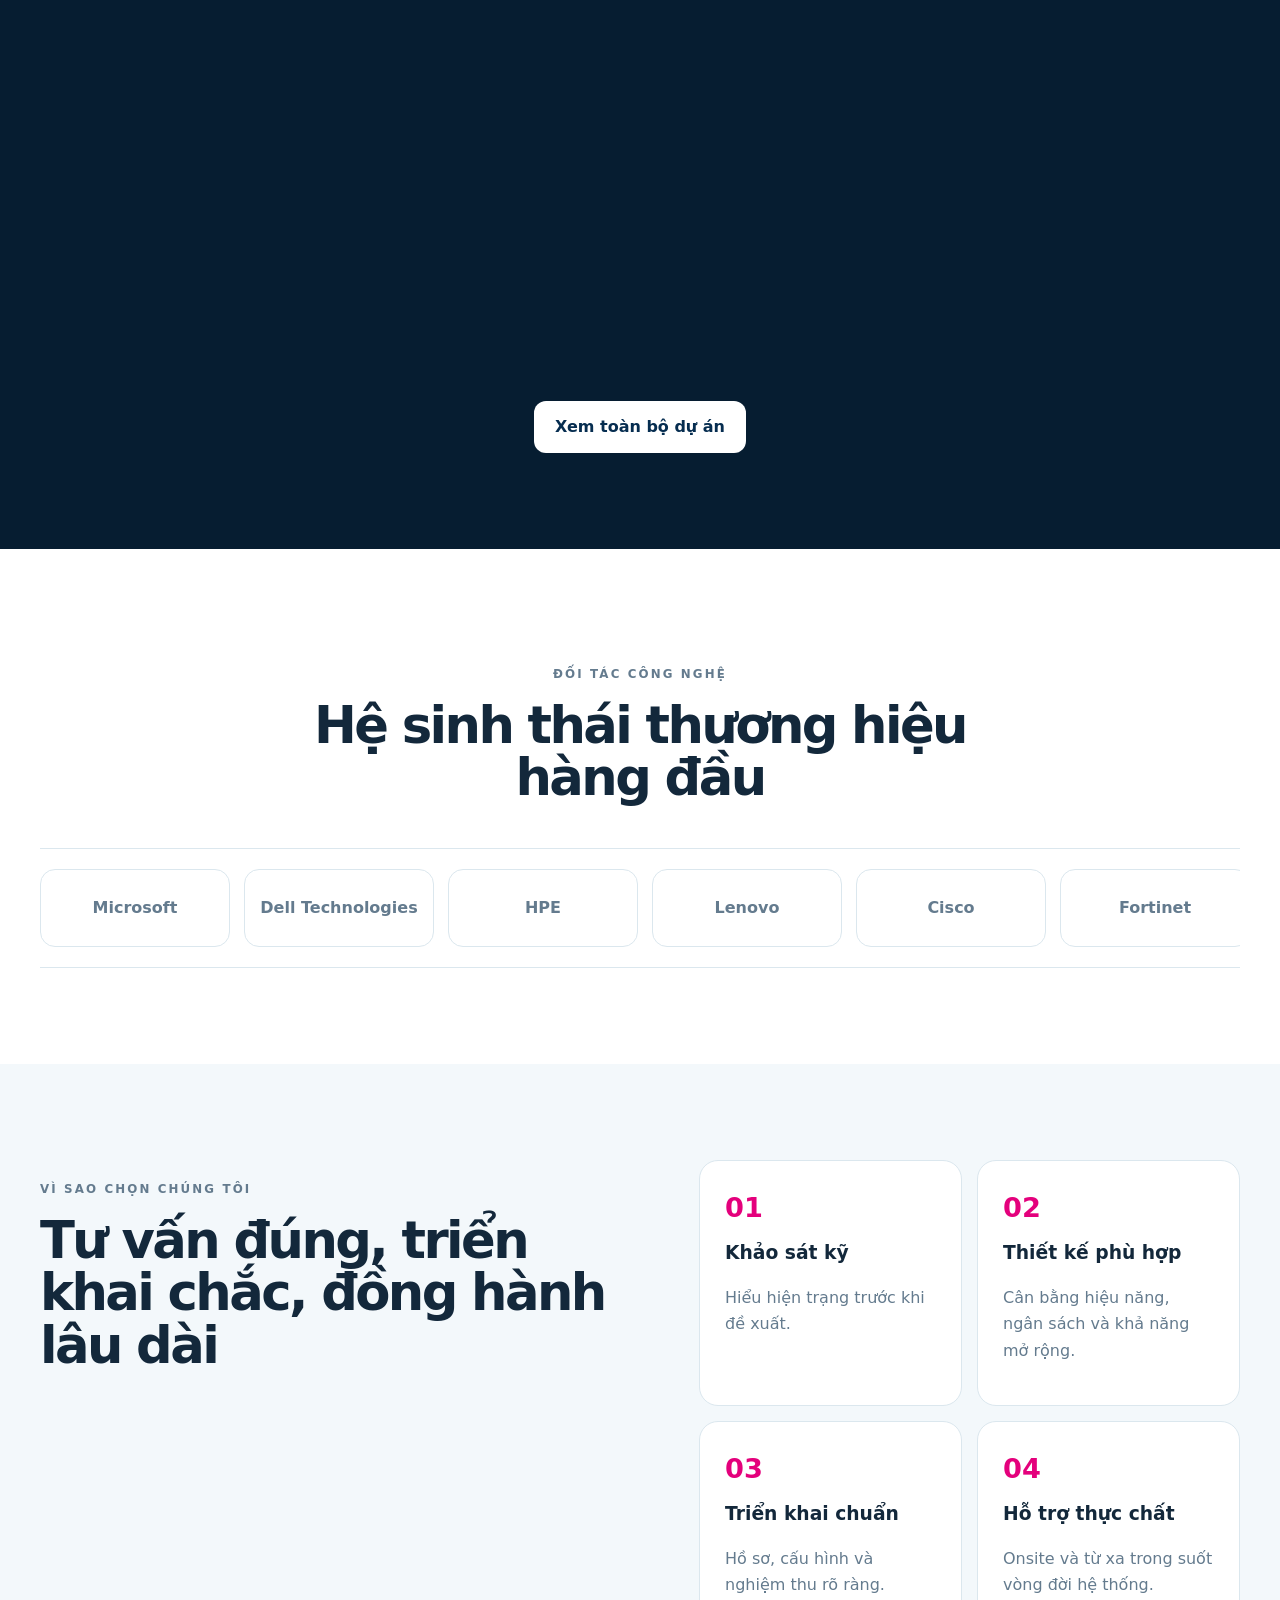
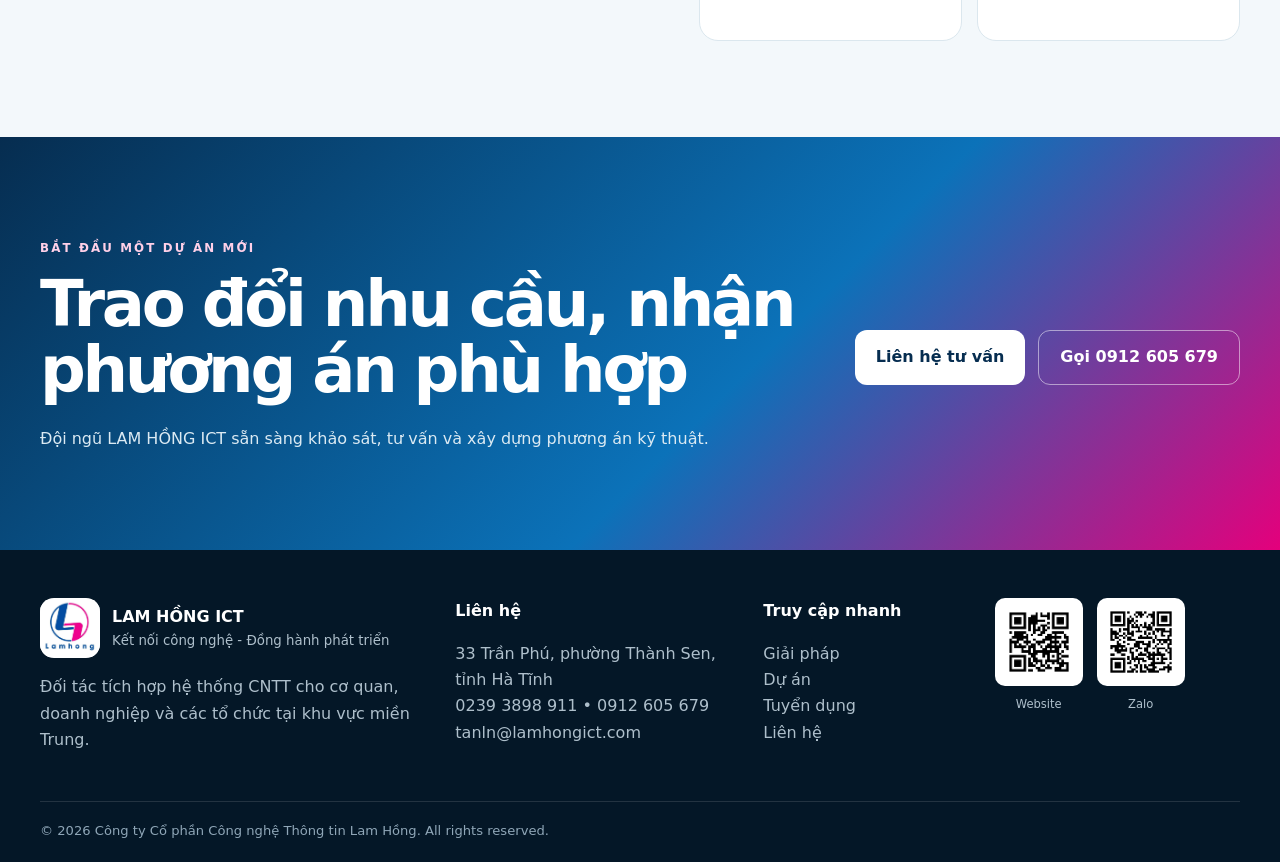
==== commit ff5c5fea: "Add files via upload" ====
--- a/index.html
+++ b/index.html
@@ -1,28 +1,37 @@
 <!doctype html><html lang="vi"><head><meta charset="utf-8"><meta name="viewport" content="width=device-width,initial-scale=1">
-<meta name="theme-color" content="#062d50"><link rel="icon" href="logo.jpg">
-<link rel="stylesheet" href="style.css"><title>LAM HỒNG ICT | Giải pháp công nghệ toàn diện</title><meta name="description" content="Tư vấn, cung cấp và tích hợp hệ thống CNTT."></head><body><div class="page-progress"></div><header class="site-header"><div class="container nav-wrap">
-<a class="brand" href="index.html"><img src="logo.jpg" alt="LAM HỒNG ICT"><span><strong>LAM HỒNG ICT</strong><small>Kết nối công nghệ - Đồng hành phát triển</small></span></a>
+<meta name="theme-color" content="#062d50"><meta name="robots" content="index,follow">
+<link rel="icon" href="logo.jpg"><link rel="apple-touch-icon" href="logo.jpg">
+<link rel="manifest" href="manifest.webmanifest"><link rel="stylesheet" href="style.css">
+<meta property="og:type" content="website"><meta property="og:site_name" content="LAM HỒNG ICT">
+<meta property="og:image" content="https://www.lamhongict.com/hero.jpg">
+<meta name="twitter:card" content="summary_large_image">
+<title>LAM HỒNG ICT | Giải pháp công nghệ toàn diện</title><meta name="description" content="Tư vấn, cung cấp và tích hợp hệ thống CNTT cho cơ quan và doanh nghiệp.">
+<link rel="canonical" href="https://www.lamhongict.com/"><meta property="og:title" content="LAM HỒNG ICT | Giải pháp công nghệ toàn diện"><meta property="og:description" content="Tư vấn, cung cấp và tích hợp hệ thống CNTT cho cơ quan và doanh nghiệp."><meta property="og:url" content="https://www.lamhongict.com/">
+<script type="application/ld+json">{"@context": "https://schema.org", "@type": "Organization", "name": "Công ty Cổ phần Công nghệ Thông tin Lam Hồng", "alternateName": "LAM HỒNG ICT", "url": "https://www.lamhongict.com", "logo": "https://www.lamhongict.com/logo.jpg", "email": "tanln@lamhongict.com", "telephone": "+84-912-605-679", "address": {"@type": "PostalAddress", "streetAddress": "33 Trần Phú", "addressLocality": "Thành Sen", "addressRegion": "Hà Tĩnh", "addressCountry": "VN"}, "foundingDate": "2003"}</script></head>
+<body><div class="page-progress"></div><header class="site-header"><div class="container nav-wrap">
+<a class="brand" href="index.html"><img src="logo.jpg" alt="Logo LAM HỒNG ICT"><span><strong>LAM HỒNG ICT</strong><small>Kết nối công nghệ - Đồng hành phát triển</small></span></a>
 <button class="nav-toggle" aria-label="Mở menu" aria-expanded="false"><i></i><i></i><i></i></button>
 <nav class="main-nav"><a href="about.html">Giới thiệu</a><a href="solutions.html">Giải pháp</a><a href="projects.html">Dự án</a><a href="partners.html">Đối tác</a><a href="news.html">Tin tức</a><a href="careers.html">Tuyển dụng</a><a class="nav-cta" href="contact.html">Liên hệ</a></nav>
-</div></header><main>
-<section class="hero"><div class="container hero-grid">
-<div class="hero-copy reveal"><span class="pill">Đồng hành cùng khách hàng từ năm 2003</span><p class="eyebrow">CÔNG NGHỆ • HẠ TẦNG • BẢO MẬT • ĐÁM MÂY</p>
+<div class="nav-actions"><button class="theme-toggle" aria-label="Đổi giao diện">◐</button></div></div></header><main>
+<section class="hero"><div class="hero-orb orb1"></div><div class="hero-orb orb2"></div><div class="container hero-grid">
+<div class="hero-copy reveal"><span class="pill">Đồng hành cùng khách hàng từ năm 2003</span><p class="eyebrow">CÔNG NGHỆ • HẠ TẦNG • BẢO MẬT • ĐÁM MÂY • AI</p>
 <h1>Kiến tạo nền tảng số <em>an toàn, ổn định và hiệu quả</em></h1>
 <p>LAM HỒNG ICT tư vấn, cung cấp và tích hợp hệ thống công nghệ thông tin cho cơ quan nhà nước, doanh nghiệp, y tế, giáo dục và khối công nghiệp.</p>
 <div class="actions"><a class="btn primary" href="contact.html">Nhận tư vấn giải pháp</a><a class="btn secondary" href="projects.html">Xem dự án tiêu biểu</a></div>
-<div class="metrics"><article><strong data-count="22">0</strong><span>+ năm kinh nghiệm</span></article><article><strong data-count="500">0</strong><span>+ dự án</span></article><article><strong data-count="100">0</strong><span>+ khách hàng</span></article></div>
-</div><div class="hero-image reveal"><img src="hero.jpg" alt=""></div></div></section>
-<section class="trust"><div class="container"><span>Sản phẩm chính hãng</span><span>Thiết kế đúng nhu cầu</span><span>Triển khai đúng kỹ thuật</span><span>Hỗ trợ lâu dài</span></div></section>
-<section class="section"><div class="container split"><div class="heading reveal"><p class="eyebrow">VỀ LAM HỒNG ICT</p><h2>Hơn hai thập kỷ xây dựng uy tín bằng chất lượng triển khai</h2><p>Thành lập năm 2003, LAM HỒNG ICT phát triển từ đơn vị cung cấp thiết bị thành doanh nghiệp tư vấn và tích hợp hệ thống CNTT toàn diện.</p><a class="text-link" href="about.html">Tìm hiểu về công ty →</a></div><img class="feature-image reveal" src="about.jpg" alt=""></div></section>
-<section class="section soft"><div class="container"><div class="heading center reveal"><p class="eyebrow">HỆ SINH THÁI GIẢI PHÁP</p><h2>Một đầu mối, nhiều năng lực chuyên sâu</h2></div>
-<div class="visual-grid"><a class="visual-card reveal" href="solutions.html"><img src="server.jpg" alt=""><div><h3>Hạ tầng CNTT</h3><p>Máy chủ, lưu trữ, trung tâm dữ liệu, UPS và thiết bị đầu cuối.</p></div></a><a class="visual-card reveal" href="solutions.html"><img src="security.jpg" alt=""><div><h3>An toàn thông tin</h3><p>Tường lửa, VPN, phân vùng mạng, sao lưu và bảo vệ dữ liệu.</p></div></a><a class="visual-card reveal" href="solutions.html"><img src="network.jpg" alt=""><div><h3>Mạng & Wi‑Fi</h3><p>LAN/WAN, Wi‑Fi doanh nghiệp, kết nối liên văn phòng.</p></div></a><a class="visual-card reveal" href="solutions.html"><img src="camera.jpg" alt=""><div><h3>Camera & hội nghị</h3><p>CCTV, kiểm soát ra vào và hội nghị truyền hình.</p></div></a><a class="visual-card reveal" href="solutions.html"><img src="cloud.jpg" alt=""><div><h3>Cloud & bản quyền</h3><p>Microsoft 365, Windows, Windows Server và phần mềm bản quyền.</p></div></a><a class="visual-card reveal" href="solutions.html"><img src="support.jpg" alt=""><div><h3>Dịch vụ kỹ thuật</h3><p>Onsite support, helpdesk, bảo trì và sửa chữa.</p></div></a></div></div></section>
-<section class="section dark"><div class="container"><div class="heading reveal"><p class="eyebrow">DỰ ÁN TIÊU BIỂU</p><h2>Kinh nghiệm triển khai đa ngành</h2></div>
-<div class="project-grid"><article class="project-card reveal"><img src="gov.jpg" alt=""><div><small>CƠ QUAN NHÀ NƯỚC</small><h3>Chi cục Hải quan Khu vực XI</h3><p>Hạ tầng mạng, máy chủ, lưu trữ, tường lửa và camera.</p></div></article><article class="project-card reveal"><img src="energy.jpg" alt=""><div><small>NĂNG LƯỢNG</small><h3>PetroVietnam / PV Power</h3><p>Mạng, bảo mật, camera, viễn thông và dịch vụ kỹ thuật.</p></div></article><article class="project-card reveal"><img src="aviation.jpg" alt=""><div><small>HÀNG KHÔNG</small><h3>VAPCO</h3><p>Hạ tầng CNTT, Wi‑Fi, máy chủ, VPN và hội nghị truyền hình.</p></div></article></div>
-<div class="center"><a class="btn light" href="projects.html">Xem toàn bộ dự án</a></div></div></section>
-<section class="section"><div class="container"><div class="heading center reveal"><p class="eyebrow">ĐỐI TÁC CÔNG NGHỆ</p><h2>Hệ sinh thái thương hiệu hàng đầu</h2></div><div class="partners reveal"><span>Microsoft</span><span>Dell Technologies</span><span>HPE</span><span>Lenovo</span><span>Fortinet</span><span>Cisco</span><span>Synology</span><span>Ubiquiti</span><span>Ruijie</span><span>MikroTik</span><span>Hikvision</span><span>APC</span></div></div></section>
-<section class="cta"><div class="container cta-grid"><div><p class="eyebrow">BẮT ĐẦU MỘT DỰ ÁN MỚI</p><h2>Trao đổi nhu cầu, nhận phương án phù hợp</h2><p>Đội ngũ LAM HỒNG ICT sẵn sàng khảo sát, tư vấn và xây dựng phương án kỹ thuật.</p></div><div class="actions"><a class="btn light" href="contact.html">Liên hệ tư vấn</a><a class="btn outline" href="tel:+84912605679">Gọi 0912 605 679</a></div></div></section></main><footer class="site-footer"><div class="container footer-grid">
-<div class="footer-brand"><img src="logo.jpg" alt=""><div><strong>LAM HỒNG ICT</strong><small>Kết nối công nghệ - Đồng hành phát triển</small></div></div>
-<div><strong>Liên hệ</strong><p>33 Trần Phú, phường Thành Sen, tỉnh Hà Tĩnh<br>0239 3898 911 • 0912 605 679<br>tanln@lamhongict.com</p></div>
-<div><strong>Liên kết</strong><p><a href="solutions.html">Giải pháp</a><br><a href="projects.html">Dự án</a><br><a href="careers.html">Tuyển dụng</a><br><a href="contact.html">Liên hệ</a></p></div>
-</div><div class="container copyright">© 2026 Công ty Cổ phần Công nghệ Thông tin Lam Hồng.</div></footer>
-<a class="floating-call" href="tel:+84912605679">☎</a><button class="back-top">↑</button><script src="main.js"></script></body></html>+<div class="metrics"><article><strong data-count="22">0</strong><span>+ năm kinh nghiệm</span></article><article><strong data-count="500">0</strong><span>+ dự án triển khai</span></article><article><strong data-count="100">0</strong><span>+ khách hàng</span></article><article><strong>24/7</strong><span>hỗ trợ kỹ thuật</span></article></div>
+</div><div class="media-frame hero-media reveal"><img src="hero.jpg" alt="Nền tảng số doanh nghiệp"></div></div></section>
+<section class="trustbar"><div class="container"><span>✓ Sản phẩm chính hãng</span><span>✓ Thiết kế đúng nhu cầu</span><span>✓ Triển khai đúng kỹ thuật</span><span>✓ Hỗ trợ lâu dài</span></div></section>
+<section class="section"><div class="container split"><div class="heading reveal"><p class="eyebrow">VỀ LAM HỒNG ICT</p><h2>Hơn hai thập kỷ xây dựng uy tín bằng chất lượng triển khai</h2><p>Thành lập năm 2003, LAM HỒNG ICT phát triển từ đơn vị cung cấp thiết bị thành doanh nghiệp tư vấn và tích hợp hệ thống CNTT toàn diện.</p><a class="text-link" href="about.html">Tìm hiểu hành trình phát triển →</a></div><div class="media-frame reveal"><img src="about.jpg" alt=""></div></div></section>
+<section class="section soft"><div class="container"><div class="heading center reveal"><p class="eyebrow">HỆ SINH THÁI GIẢI PHÁP</p><h2>Một đầu mối, nhiều năng lực chuyên sâu</h2><p>Từ khảo sát hiện trạng đến vận hành lâu dài.</p></div><div class="visual-grid"><a class="visual-card reveal" href="solutions.html"><img src="solution-server.jpg" loading="lazy"><div><span class="card-kicker">GIẢI PHÁP</span><h3>Hạ tầng & Data Center</h3><p>Máy chủ, lưu trữ, UPS, ảo hóa và trung tâm dữ liệu.</p><b>Tìm hiểu thêm →</b></div></a><a class="visual-card reveal" href="solutions.html"><img src="solution-network.jpg" loading="lazy"><div><span class="card-kicker">GIẢI PHÁP</span><h3>Mạng & Wi‑Fi doanh nghiệp</h3><p>LAN, WAN, SD‑WAN, Wi‑Fi và kết nối liên văn phòng.</p><b>Tìm hiểu thêm →</b></div></a><a class="visual-card reveal" href="solutions.html"><img src="solution-security.jpg" loading="lazy"><div><span class="card-kicker">GIẢI PHÁP</span><h3>An toàn thông tin</h3><p>Firewall, VPN, phân vùng mạng, sao lưu và giám sát.</p><b>Tìm hiểu thêm →</b></div></a><a class="visual-card reveal" href="solutions.html"><img src="solution-cloud.jpg" loading="lazy"><div><span class="card-kicker">GIẢI PHÁP</span><h3>Cloud & bản quyền</h3><p>Microsoft 365, Azure, Windows, Windows Server và CSP.</p><b>Tìm hiểu thêm →</b></div></a><a class="visual-card reveal" href="solutions.html"><img src="solution-camera.jpg" loading="lazy"><div><span class="card-kicker">GIẢI PHÁP</span><h3>Camera & hội nghị</h3><p>CCTV, camera AI, kiểm soát ra vào và họp trực tuyến.</p><b>Tìm hiểu thêm →</b></div></a><a class="visual-card reveal" href="solutions.html"><img src="solution-ai.jpg" loading="lazy"><div><span class="card-kicker">GIẢI PHÁP</span><h3>AI cho doanh nghiệp</h3><p>Copilot, tự động hóa, trợ lý tri thức và khai thác dữ liệu.</p><b>Tìm hiểu thêm →</b></div></a></div></div></section>
+<section class="section dark"><div class="container"><div class="heading reveal"><p class="eyebrow">DỰ ÁN TIÊU BIỂU</p><h2>Kinh nghiệm triển khai đa ngành</h2><p>Năng lực được kiểm chứng qua các dự án thực tế.</p></div><div class="project-grid"><article class="project-card reveal"><img src="project-gov.jpg" loading="lazy"><div><small>CƠ QUAN NHÀ NƯỚC</small><h3>Hải quan & đơn vị hành chính</h3><p>Hạ tầng mạng, máy chủ, lưu trữ, bảo mật và camera.</p></div></article><article class="project-card reveal"><img src="project-energy.jpg" loading="lazy"><div><small>NĂNG LƯỢNG</small><h3>PV Power TSC miền Trung</h3><p>Firewall, kết nối liên văn phòng, NAS và chuẩn hóa vận hành.</p></div></article><article class="project-card reveal"><img src="project-energy.jpg" loading="lazy"><div><small>CÔNG NGHIỆP</small><h3>Nhiệt điện Vũng Áng II</h3><p>Camera, cáp quang, wireless bridge và hạ tầng giám sát ngoài trời.</p></div></article></div><div class="center"><a class="btn light" href="projects.html">Xem toàn bộ dự án</a></div></div></section>
+<section class="section"><div class="container"><div class="heading center reveal"><p class="eyebrow">ĐỐI TÁC CÔNG NGHỆ</p><h2>Hệ sinh thái thương hiệu hàng đầu</h2></div><div class="logo-marquee"><div class="logo-track"><span>Microsoft</span><span>Dell Technologies</span><span>HPE</span><span>Lenovo</span><span>Cisco</span><span>Fortinet</span><span>Synology</span><span>Ubiquiti</span><span>Ruijie</span><span>MikroTik</span><span>Hikvision</span><span>APC</span><span>Canon</span><span>HP</span><span>Brother</span><span>Epson</span><span>Microsoft</span><span>Dell Technologies</span><span>HPE</span><span>Lenovo</span><span>Cisco</span><span>Fortinet</span><span>Synology</span><span>Ubiquiti</span><span>Ruijie</span><span>MikroTik</span><span>Hikvision</span><span>APC</span><span>Canon</span><span>HP</span><span>Brother</span><span>Epson</span></div></div></div></section>
+<section class="section soft"><div class="container why-grid"><div class="heading reveal"><p class="eyebrow">VÌ SAO CHỌN CHÚNG TÔI</p><h2>Tư vấn đúng, triển khai chắc, đồng hành lâu dài</h2></div><div class="why-cards"><article><b>01</b><h3>Khảo sát kỹ</h3><p>Hiểu hiện trạng trước khi đề xuất.</p></article><article><b>02</b><h3>Thiết kế phù hợp</h3><p>Cân bằng hiệu năng, ngân sách và khả năng mở rộng.</p></article><article><b>03</b><h3>Triển khai chuẩn</h3><p>Hồ sơ, cấu hình và nghiệm thu rõ ràng.</p></article><article><b>04</b><h3>Hỗ trợ thực chất</h3><p>Onsite và từ xa trong suốt vòng đời hệ thống.</p></article></div></div></section>
+<section class="cta"><div class="container cta-grid"><div><p class="eyebrow">BẮT ĐẦU MỘT DỰ ÁN MỚI</p><h2>Trao đổi nhu cầu, nhận phương án phù hợp</h2><p>Đội ngũ LAM HỒNG ICT sẵn sàng khảo sát, tư vấn và xây dựng phương án kỹ thuật.</p></div><div class="actions"><a class="btn light" href="contact.html">Liên hệ tư vấn</a><a class="btn outline" href="tel:+84912605679">Gọi 0912 605 679</a></div></div></section>
+</main><footer class="site-footer"><div class="container footer-grid">
+<div class="footer-about"><div class="footer-brand"><img src="logo.jpg" alt=""><div><strong>LAM HỒNG ICT</strong><small>Kết nối công nghệ - Đồng hành phát triển</small></div></div><p>Đối tác tích hợp hệ thống CNTT cho cơ quan, doanh nghiệp và các tổ chức tại khu vực miền Trung.</p></div>
+<div><strong>Liên hệ</strong><p>33 Trần Phú, phường Thành Sen, tỉnh Hà Tĩnh<br>0239 3898 911 • 0912 605 679<br><a href="mailto:tanln@lamhongict.com">tanln@lamhongict.com</a></p></div>
+<div><strong>Truy cập nhanh</strong><p><a href="solutions.html">Giải pháp</a><br><a href="projects.html">Dự án</a><br><a href="careers.html">Tuyển dụng</a><br><a href="contact.html">Liên hệ</a></p></div>
+<div class="qr-group"><figure><img src="qr-website.png"><figcaption>Website</figcaption></figure><figure><img src="qr-zalo.png"><figcaption>Zalo</figcaption></figure></div>
+</div><div class="container copyright">© 2026 Công ty Cổ phần Công nghệ Thông tin Lam Hồng. All rights reserved.</div></footer>
+<div class="float-stack"><a class="float-btn" href="tel:+84912605679" aria-label="Gọi điện">☎</a><a class="float-btn zalo" href="https://zalo.me/84912605679" target="_blank" rel="noopener" aria-label="Zalo">Z</a><button class="float-btn back-top" aria-label="Lên đầu trang">↑</button></div>
+<script src="main.js"></script></body></html>
--- a/style.css
+++ b/style.css
@@ -1,15 +1,19 @@
-:root{--navy:#062d50;--blue:#0b72b9;--pink:#e4007c;--ink:#14283b;--muted:#667b8e;--line:#dbe7ee;--soft:#f3f8fb;--shadow:0 22px 60px rgba(6,45,80,.13)}
-*{box-sizing:border-box}html{scroll-behavior:smooth}body{margin:0;font-family:Inter,system-ui,-apple-system,"Segoe UI",sans-serif;color:var(--ink);line-height:1.65;overflow-x:hidden}a{text-decoration:none;color:inherit}.container{width:min(1180px,calc(100% - 40px));margin:auto}.page-progress{position:fixed;top:0;left:0;height:3px;width:0;background:linear-gradient(90deg,var(--blue),var(--pink));z-index:999}
-.site-header{position:sticky;top:0;z-index:99;background:rgba(255,255,255,.94);backdrop-filter:blur(16px);border-bottom:1px solid var(--line)}.site-header.scrolled{box-shadow:0 10px 30px rgba(6,45,80,.08)}.nav-wrap{min-height:80px;display:flex;align-items:center;justify-content:space-between;gap:24px}.brand{display:flex;align-items:center;gap:12px}.brand img{width:56px;height:56px;object-fit:contain;border-radius:13px}.brand span{display:flex;flex-direction:column;line-height:1.18}.brand small{font-size:.7rem;color:var(--muted);margin-top:4px}.main-nav{display:flex;gap:20px;align-items:center;font-weight:700;font-size:.9rem}.nav-cta{padding:10px 17px;color:#fff;border-radius:999px;background:linear-gradient(135deg,var(--blue),var(--pink))}.nav-toggle{display:none;border:0;background:none}.nav-toggle i{display:block;width:24px;height:2px;background:var(--ink);margin:5px}
-.hero{background:linear-gradient(135deg,#f4fbff,#edf7fb 52%,#fff1f7);padding:72px 0}.hero-grid{display:grid;grid-template-columns:1fr .9fr;align-items:center;gap:50px}.pill{display:inline-block;padding:8px 12px;border-radius:999px;background:#fff;border:1px solid var(--line);font-size:.78rem;font-weight:750}.eyebrow{font-size:.76rem;letter-spacing:.18em;font-weight:850;color:var(--blue);margin:20px 0 14px}.hero h1,.heading h2,.page-hero h1,.cta h2{font-size:clamp(2.45rem,5vw,5rem);line-height:1.04;letter-spacing:-.045em;margin:0 0 22px}.hero h1 em{font-style:normal;display:block;background:linear-gradient(90deg,var(--blue),var(--pink));-webkit-background-clip:text;color:transparent}.hero-copy>p,.heading>p,.page-hero p{color:var(--muted)}.hero-image img,.feature-image,.page-hero img{width:100%;display:block;border-radius:26px;box-shadow:var(--shadow)}.actions{display:flex;gap:13px;flex-wrap:wrap;margin-top:28px}.btn{display:inline-flex;padding:13px 21px;border-radius:12px;font-weight:780}.primary{background:linear-gradient(135deg,var(--blue),var(--pink));color:#fff}.secondary{background:#fff;border:1px solid var(--line)}.light{background:#fff;color:var(--navy)}.outline{border:1px solid rgba(255,255,255,.45);color:#fff}.metrics{display:grid;grid-template-columns:repeat(3,1fr);gap:12px;margin-top:30px}.metrics article{padding:16px;background:rgba(255,255,255,.75);border:1px solid var(--line);border-radius:15px}.metrics strong{font-size:1.7rem;color:var(--navy);display:block}.metrics span{font-size:.76rem;color:var(--muted)}
-.trust{border-top:1px solid var(--line);border-bottom:1px solid var(--line)}.trust .container{display:grid;grid-template-columns:repeat(4,1fr);text-align:center}.trust span{padding:20px 10px;font-size:.84rem;font-weight:750}.trust span+span{border-left:1px solid var(--line)}
-.section{padding:95px 0}.soft{background:var(--soft)}.dark{background:#071f37;color:#fff}.heading{max-width:780px}.heading.center{text-align:center;margin:0 auto 42px}.heading h2{font-size:clamp(2rem,4vw,3.6rem)}.dark .heading p{color:#bdd0de}.split,.prose-grid,.contact-grid{display:grid;grid-template-columns:1fr .85fr;gap:55px;align-items:start}.text-link{color:var(--blue);font-weight:800}.facts{display:grid;grid-template-columns:1fr 1fr;gap:15px}.facts article{padding:25px;background:var(--soft);border-radius:18px}.facts strong{font-size:2rem;color:var(--blue);display:block}
-.visual-grid{display:grid;grid-template-columns:repeat(3,1fr);gap:20px}.visual-card{background:#fff;border:1px solid var(--line);border-radius:22px;overflow:hidden;transition:.25s}.visual-card:hover{transform:translateY(-6px);box-shadow:var(--shadow)}.visual-card img{width:100%;aspect-ratio:16/9;object-fit:cover;display:block}.visual-card>div{padding:24px}.visual-card h3{margin:0 0 8px}.visual-card p{color:var(--muted)}.visual-card ul{padding-left:18px;color:var(--muted)}
-.project-grid{display:grid;grid-template-columns:repeat(3,1fr);gap:20px}.project-card{background:rgba(255,255,255,.07);border:1px solid rgba(255,255,255,.12);border-radius:22px;overflow:hidden}.project-card img{width:100%;aspect-ratio:16/9;object-fit:cover;display:block}.project-card>div{padding:25px}.project-card small{color:#ff9bd0;font-weight:850}.project-card h3{margin:9px 0}.project-card p{color:#c7d6e1}.center{text-align:center;margin-top:30px}
-.partners{display:grid;grid-template-columns:repeat(4,1fr);gap:14px}.partners span{height:82px;border:1px solid var(--line);border-radius:16px;display:grid;place-items:center;text-align:center;font-weight:800;color:#41596d}.partners-large{grid-template-columns:repeat(5,1fr)}
-.cta{padding:80px 0;background:linear-gradient(135deg,var(--navy),var(--blue) 58%,var(--pink));color:#fff}.cta-grid{display:grid;grid-template-columns:1fr auto;align-items:center;gap:40px}.cta p{color:#d9e8f2}.cta .eyebrow{color:#ffd1e8}
-.page-hero{padding:78px 0;background:linear-gradient(135deg,#f4fbff,#fff0f7)}.page-hero-grid{display:grid;grid-template-columns:1fr .75fr;gap:45px;align-items:center}.page-hero h1{font-size:clamp(2.5rem,5vw,4.6rem)}
-.news-grid{display:grid;grid-template-columns:repeat(3,1fr);gap:20px}.news-grid article{border:1px solid var(--line);border-radius:20px;overflow:hidden}.news-grid img{width:100%;aspect-ratio:16/9;object-fit:cover}.news-grid article>div{padding:24px}.news-grid span{color:var(--pink);font-weight:850;font-size:.72rem}.contact-box,.contact-form{padding:28px;background:var(--soft);border-radius:22px}.contact-form label{display:block;font-weight:700;margin-bottom:16px}.contact-form input,.contact-form textarea{width:100%;margin-top:7px;padding:13px;border:1px solid var(--line);border-radius:10px;font:inherit}
-.site-footer{background:#05192b;color:#fff;padding:42px 0 20px}.footer-grid{display:grid;grid-template-columns:1.3fr 1fr .7fr;gap:35px}.footer-brand{display:flex;gap:12px;align-items:center}.footer-brand img{width:58px;height:58px;object-fit:contain;border-radius:13px}.footer-brand div{display:flex;flex-direction:column}.site-footer p,.site-footer small{color:#aebfcb}.copyright{border-top:1px solid rgba(255,255,255,.12);padding-top:18px;margin-top:30px;color:#8fa6b7;font-size:.82rem}.floating-call{position:fixed;right:22px;bottom:22px;width:58px;height:58px;border-radius:50%;display:grid;place-items:center;background:linear-gradient(135deg,var(--blue),var(--pink));color:#fff;font-size:1.3rem;box-shadow:var(--shadow)}.back-top{position:fixed;right:22px;bottom:92px;width:43px;height:43px;border-radius:50%;border:1px solid var(--line);background:#fff;opacity:0;pointer-events:none}.back-top.show{opacity:1;pointer-events:auto}.reveal{opacity:0;transform:translateY(22px);transition:.65s}.reveal.visible{opacity:1;transform:none}
-@media(max-width:1000px){.main-nav{display:none;position:absolute;top:80px;left:20px;right:20px;flex-direction:column;align-items:stretch;background:#fff;padding:18px;border-radius:16px;box-shadow:var(--shadow)}.main-nav.open{display:flex}.nav-toggle{display:block}.hero-grid,.split,.prose-grid,.contact-grid,.cta-grid,.page-hero-grid{grid-template-columns:1fr}.visual-grid,.project-grid{grid-template-columns:repeat(2,1fr)}.partners,.partners-large{grid-template-columns:repeat(3,1fr)}}
-@media(max-width:650px){.container{width:min(100% - 28px,1180px)}.brand small{display:none}.hero{padding:55px 0}.hero h1{font-size:2.6rem}.metrics,.visual-grid,.project-grid,.news-grid{grid-template-columns:1fr}.partners,.partners-large{grid-template-columns:repeat(2,1fr)}.footer-grid{grid-template-columns:1fr}.trust .container{grid-template-columns:1fr 1fr}.trust span+span{border-left:0}.section{padding:72px 0}}
+
+:root{--navy:#062d50;--navy2:#071f37;--blue:#0b72b9;--cyan:#25a7db;--pink:#e4007c;--ink:#13283b;--muted:#647b8e;--line:#dbe7ee;--soft:#f3f8fb;--card:#fff;--shadow:0 26px 70px rgba(6,45,80,.14)}
+html[data-theme="dark"]{--ink:#e7f0f6;--muted:#9fb5c4;--line:#23435a;--soft:#0b2236;--card:#0e2a40}
+*{box-sizing:border-box}html{scroll-behavior:smooth}body{margin:0;font-family:Inter,system-ui,-apple-system,"Segoe UI",sans-serif;color:var(--ink);background:var(--card);line-height:1.65;overflow-x:hidden;transition:.25s}a{text-decoration:none;color:inherit}img{max-width:100%}.container{width:min(1200px,calc(100% - 40px));margin:auto}.page-progress{position:fixed;left:0;top:0;height:3px;width:0;background:linear-gradient(90deg,var(--cyan),var(--pink));z-index:999}
+.site-header{position:sticky;top:0;z-index:100;background:color-mix(in srgb,var(--card) 88%,transparent);backdrop-filter:blur(18px);border-bottom:1px solid var(--line)}.site-header.scrolled{box-shadow:0 10px 35px rgba(3,25,44,.09)}.nav-wrap{min-height:82px;display:flex;align-items:center;justify-content:space-between;gap:18px}.brand{display:flex;align-items:center;gap:12px}.brand img{width:58px;height:58px;object-fit:contain;border-radius:15px;background:#fff}.brand span{display:flex;flex-direction:column;line-height:1.15}.brand small{font-size:.69rem;color:var(--muted);margin-top:4px}.main-nav{display:flex;align-items:center;gap:19px;font-weight:760;font-size:.89rem}.main-nav a{position:relative}.main-nav a:not(.nav-cta):after{content:"";position:absolute;left:0;right:100%;bottom:-7px;height:2px;background:linear-gradient(90deg,var(--blue),var(--pink));transition:.25s}.main-nav a:hover:after{right:0}.nav-cta{padding:10px 17px;border-radius:999px;color:#fff;background:linear-gradient(135deg,var(--blue),var(--pink))}.nav-actions{display:flex}.theme-toggle,.nav-toggle{border:1px solid var(--line);background:var(--card);color:var(--ink);border-radius:11px}.theme-toggle{width:42px;height:42px}.nav-toggle{display:none;padding:8px}.nav-toggle i{display:block;width:24px;height:2px;background:var(--ink);margin:5px}
+.hero{position:relative;padding:78px 0 72px;background:linear-gradient(135deg,#f4fbff,#eef8ff 54%,#fff0f7);overflow:hidden}html[data-theme="dark"] .hero,html[data-theme="dark"] .page-hero{background:linear-gradient(135deg,#071f37,#0b2942 54%,#30182b)}.hero-orb{position:absolute;border-radius:50%;filter:blur(18px);opacity:.34}.orb1{width:320px;height:320px;background:#25a7db;right:-80px;top:-70px}.orb2{width:260px;height:260px;background:#e4007c;left:-90px;bottom:-120px}.hero-grid{display:grid;grid-template-columns:1.08fr .92fr;align-items:center;gap:54px;position:relative}.pill{display:inline-flex;padding:8px 13px;border-radius:999px;background:color-mix(in srgb,var(--card) 78%,transparent);border:1px solid var(--line);font-size:.78rem;font-weight:760}.eyebrow{font-size:.74rem;letter-spacing:.18em;font-weight:900;color:var(--blue);margin:20px 0 14px}.hero h1,.heading h2,.page-hero h1,.cta h2{font-size:clamp(2.5rem,5vw,5.1rem);line-height:1.03;letter-spacing:-.05em;margin:0 0 22px}.hero h1 em{font-style:normal;display:block;background:linear-gradient(90deg,var(--blue),var(--pink));-webkit-background-clip:text;color:transparent}.hero-copy>p,.heading>p,.page-hero p{color:var(--muted)}.actions{display:flex;gap:13px;flex-wrap:wrap;margin-top:28px}.btn{display:inline-flex;align-items:center;justify-content:center;padding:13px 21px;border-radius:12px;font-weight:800;border:0}.primary{color:#fff;background:linear-gradient(135deg,var(--blue),var(--pink));box-shadow:0 12px 25px rgba(228,0,124,.18)}.secondary{background:var(--card);border:1px solid var(--line)}.light{background:#fff;color:var(--navy)}.outline{border:1px solid rgba(255,255,255,.5);color:#fff}.metrics{display:grid;grid-template-columns:repeat(4,1fr);gap:11px;margin-top:32px}.metrics article{padding:16px 14px;background:color-mix(in srgb,var(--card) 78%,transparent);border:1px solid var(--line);border-radius:16px}.metrics strong{font-size:1.65rem;color:var(--navy);display:block}html[data-theme="dark"] .metrics strong{color:#fff}.metrics span{font-size:.73rem;color:var(--muted)}.media-frame{position:relative;border-radius:28px;padding:9px;background:linear-gradient(135deg,rgba(37,167,219,.7),rgba(228,0,124,.58));box-shadow:var(--shadow)}.media-frame img{width:100%;display:block;border-radius:21px}.hero-media{transform:perspective(900px) rotateY(-4deg) rotateX(2deg)}
+.trustbar{border-top:1px solid var(--line);border-bottom:1px solid var(--line);background:var(--card)}.trustbar .container{display:grid;grid-template-columns:repeat(4,1fr);text-align:center}.trustbar span{padding:20px 10px;font-size:.84rem;font-weight:760}.trustbar span+span{border-left:1px solid var(--line)}
+.section{padding:96px 0}.soft{background:var(--soft)}.dark{background:#061d31;color:#fff}.heading{max-width:800px}.heading.center{text-align:center;margin:0 auto 44px}.heading h2{font-size:clamp(2rem,4vw,3.65rem)}.dark .heading p{color:#bdd0de}.split,.prose-grid,.contact-grid,.why-grid{display:grid;grid-template-columns:1fr .9fr;gap:58px;align-items:start}.text-link{color:var(--blue);font-weight:850}.visual-grid{display:grid;grid-template-columns:repeat(3,1fr);gap:20px}.visual-card{background:var(--card);border:1px solid var(--line);border-radius:22px;overflow:hidden;transition:.28s;box-shadow:0 8px 28px rgba(6,45,80,.04)}.visual-card:hover{transform:translateY(-8px);box-shadow:var(--shadow)}.visual-card img{width:100%;aspect-ratio:16/9;object-fit:cover;display:block}.visual-card>div{padding:24px}.visual-card h3{margin:7px 0 8px}.visual-card p,.visual-card li{color:var(--muted)}.visual-card b{color:var(--blue)}.visual-card ul{padding-left:18px}.card-kicker{font-size:.69rem;letter-spacing:.14em;font-weight:900;color:var(--pink)}
+.project-grid{display:grid;grid-template-columns:repeat(3,1fr);gap:20px}.project-card{background:rgba(255,255,255,.07);border:1px solid rgba(255,255,255,.13);border-radius:22px;overflow:hidden;transition:.25s}.project-card:hover{transform:translateY(-6px)}.project-card img{width:100%;aspect-ratio:16/9;object-fit:cover;display:block}.project-card>div{padding:25px}.project-card small{color:#ff9bd0;font-weight:900}.project-card h3{margin:9px 0}.project-card p{color:#c8d7e2}.tags{display:flex;gap:7px;flex-wrap:wrap}.tags span{padding:5px 9px;border:1px solid rgba(255,255,255,.15);border-radius:999px;font-size:.68rem;color:#c8d7e2}.center{text-align:center;margin-top:32px}
+.logo-marquee{overflow:hidden;border-top:1px solid var(--line);border-bottom:1px solid var(--line);padding:20px 0}.logo-track{display:flex;width:max-content;gap:14px;animation:marquee 28s linear infinite}.logo-track span{width:190px;height:78px;display:grid;place-items:center;border:1px solid var(--line);border-radius:15px;font-weight:850;color:var(--muted);background:var(--card)}@keyframes marquee{to{transform:translateX(-50%)}}
+.why-cards{display:grid;grid-template-columns:1fr 1fr;gap:15px}.why-cards article,.values-grid article,.facts article{padding:25px;background:var(--card);border:1px solid var(--line);border-radius:19px}.why-cards b{font-size:1.7rem;color:var(--pink)}.why-cards h3{margin:7px 0}.why-cards p{color:var(--muted)}.facts{display:grid;grid-template-columns:1fr 1fr;gap:15px}.facts strong{font-size:2rem;color:var(--blue);display:block}.timeline{border-left:2px solid var(--line);padding-left:25px}.timeline article{position:relative;padding:3px 0 24px}.timeline article:before{content:"";position:absolute;width:13px;height:13px;border-radius:50%;background:var(--pink);left:-32px;top:8px}.timeline b{color:var(--blue)}.values-grid{display:grid;grid-template-columns:repeat(3,1fr);gap:18px}
+.cta{padding:82px 0;background:linear-gradient(135deg,var(--navy),var(--blue) 58%,var(--pink));color:#fff}.cta-grid{display:grid;grid-template-columns:1fr auto;align-items:center;gap:40px}.cta p{color:#dbeaf3}.cta .eyebrow{color:#ffd0e8}
+.page-hero{padding:80px 0;background:linear-gradient(135deg,#f4fbff,#fff0f7)}.page-hero-grid{display:grid;grid-template-columns:1fr .82fr;align-items:center;gap:48px}.page-hero h1{font-size:clamp(2.5rem,5vw,4.7rem)}
+.partners-grid{display:grid;grid-template-columns:repeat(4,1fr);gap:15px}.partners-grid article{height:120px;border:1px solid var(--line);border-radius:18px;display:flex;flex-direction:column;align-items:center;justify-content:center;background:var(--card)}.partners-grid span{font-weight:900}.partners-grid small{color:var(--muted)}
+.news-grid{display:grid;grid-template-columns:repeat(3,1fr);gap:20px}.news-grid article{border:1px solid var(--line);border-radius:20px;overflow:hidden;background:var(--card)}.news-grid img{width:100%;aspect-ratio:16/9;object-fit:cover}.news-grid article>div{padding:24px}.news-grid span{color:var(--pink);font-weight:900;font-size:.7rem}.contact-box,.contact-form{padding:28px;background:var(--soft);border-radius:22px}.contact-form label{display:block;font-weight:760;margin-bottom:16px}.contact-form input,.contact-form textarea{width:100%;margin-top:7px;padding:13px;border:1px solid var(--line);border-radius:10px;background:var(--card);color:var(--ink);font:inherit}.contact-actions{display:flex;gap:12px;flex-wrap:wrap}.map-wrap{margin-top:40px}.map-wrap iframe{width:100%;height:420px;border:0;border-radius:22px}
+.site-footer{background:#041727;color:#fff;padding:48px 0 20px}.footer-grid{display:grid;grid-template-columns:1.25fr .9fr .65fr .8fr;gap:32px}.footer-brand{display:flex;gap:12px;align-items:center}.footer-brand img{width:60px;height:60px;object-fit:contain;border-radius:14px;background:#fff}.footer-brand div{display:flex;flex-direction:column}.site-footer p,.site-footer small{color:#aebfcb}.qr-group{display:flex;gap:14px}.qr-group figure{margin:0;text-align:center}.qr-group img{width:88px;border-radius:10px;background:#fff;padding:5px}.qr-group figcaption{font-size:.72rem;color:#aebfcb}.copyright{border-top:1px solid rgba(255,255,255,.12);padding-top:18px;margin-top:32px;color:#8fa6b7;font-size:.82rem}
+.float-stack{position:fixed;right:20px;bottom:20px;display:flex;flex-direction:column;gap:10px;z-index:90}.float-btn{width:52px;height:52px;border-radius:50%;display:grid;place-items:center;border:0;background:linear-gradient(135deg,var(--blue),var(--pink));color:#fff;font-weight:900;box-shadow:var(--shadow)}.zalo{background:#0878d1}.back-top{opacity:0;pointer-events:none}.back-top.show{opacity:1;pointer-events:auto}.reveal{opacity:0;transform:translateY(24px);transition:.7s}.reveal.visible{opacity:1;transform:none}
+@media(max-width:1020px){.main-nav{display:none;position:absolute;top:82px;left:20px;right:20px;flex-direction:column;align-items:stretch;background:var(--card);padding:18px;border:1px solid var(--line);border-radius:16px;box-shadow:var(--shadow)}.main-nav.open{display:flex}.nav-toggle{display:block}.hero-grid,.split,.prose-grid,.contact-grid,.why-grid,.cta-grid,.page-hero-grid{grid-template-columns:1fr}.visual-grid,.project-grid{grid-template-columns:repeat(2,1fr)}.partners-grid{grid-template-columns:repeat(3,1fr)}.metrics{grid-template-columns:repeat(2,1fr)}.footer-grid{grid-template-columns:1fr 1fr}}
+@media(max-width:680px){.container{width:min(100% - 28px,1200px)}.brand small{display:none}.brand strong{font-size:.92rem}.nav-actions{gap:6px}.hero{padding:56px 0}.hero h1{font-size:2.62rem}.section{padding:72px 0}.visual-grid,.project-grid,.news-grid,.values-grid,.partners-grid,.why-cards{grid-template-columns:1fr}.trustbar .container{grid-template-columns:1fr 1fr}.trustbar span+span{border-left:0}.footer-grid{grid-template-columns:1fr}.qr-group{justify-content:flex-start}.hero-media{transform:none}}
